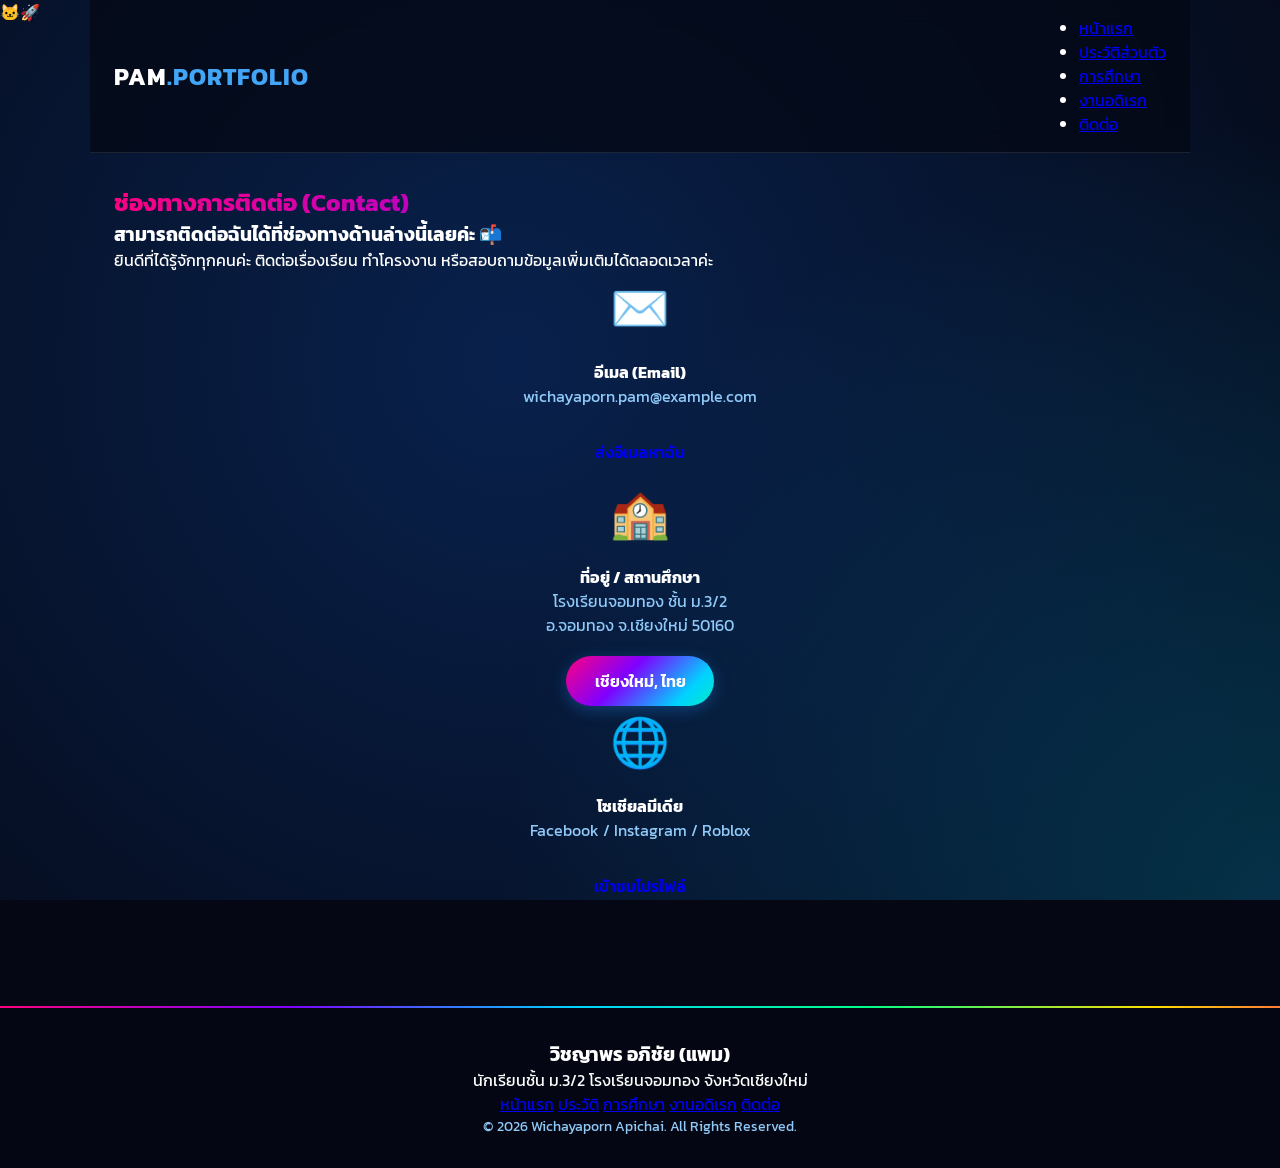
==== contact.html @ 052b51fb "Update contact.html" ====
<!DOCTYPE html>
<html lang="th">
<head>
    <meta charset="UTF-8">
    <meta name="viewport" content="width=device-width, initial-scale=1.0">
    <title>ติดต่อ | Pam Wichayaporn Portfolio</title>
    <link rel="stylesheet" href="style.css">
    <link href="https://fonts.googleapis.com/css2?family=Kanit:wght@300;400;600;700&display=swap" rel="stylesheet">
</head>
<body>
    <div class="space-bg"></div>
    <div class="stars"></div>
    <div class="floating-animal space-cat">🐱‍🚀</div>

    <header class="navbar">
        <div class="logo">PAM<span>.PORTFOLIO</span></div>
        <nav>
            <ul>
                <li><a href="index.html">หน้าแรก</a></li>
                <li><a href="profile.html">ประวัติส่วนตัว</a></li>
                <li><a href="education.html">การศึกษา</a></li>
                <li><a href="hobby.html">งานอดิเรก</a></li>
                <li><a href="contact.html" class="active">ติดต่อ</a></li>
            </ul>
        </nav>
    </header>

    <main class="container">
        <h2 class="page-title rainbow-text">ช่องทางการติดต่อ (Contact)</h2>

        <section class="contact-section">
            <div class="contact-cta">
                <h3>สามารถติดต่อฉันได้ที่ช่องทางด้านล่างนี้เลยค่ะ 📬</h3>
                <p>ยินดีที่ได้รู้จักทุกคนค่ะ ติดต่อเรื่องเรียน ทำโครงงาน หรือสอบถามข้อมูลเพิ่มเติมได้ตลอดเวลาค่ะ</p>
            </div>

            <div class="contact-grid">
                <div class="contact-card">
                    <div class="contact-icon">✉️</div>
                    <h4>อีเมล (Email)</h4>
                    <p>wichayaporn.pam@example.com</p>
                    <a href="mailto:wichayaporn.pam@example.com" class="btn btn-outline">ส่งอีเมลหาฉัน</a>
                </div>

                <div class="contact-card">
                    <div class="contact-icon">🏫</div>
                    <h4>ที่อยู่ / สถานศึกษา</h4>
                    <p>โรงเรียนจอมทอง ชั้น ม.3/2<br>อ.จอมทอง จ.เชียงใหม่ 50160</p>
                    <span class="btn btn-primary">เชียงใหม่, ไทย</span>
                </div>

                <div class="contact-card">
                    <div class="contact-icon">🌐</div>
                    <h4>โซเชียลมีเดีย</h4>
                    <p>Facebook / Instagram / Roblox</p>
                    <a href="https://facebook.com" target="_blank" class="btn btn-outline">เข้าชมโปรไฟล์</a>
                </div>
            </div>
        </section>
    </main>

    <footer>
        <div class="footer-container">
            <div class="footer-info">
                <h3>วิชญาพร อภิชัย (แพม)</h3>
                <p>นักเรียนชั้น ม.3/2 โรงเรียนจอมทอง จังหวัดเชียงใหม่</p>
            </div>
            <div class="footer-links">
                <a href="index.html">หน้าแรก</a>
                <a href="profile.html">ประวัติ</a>
                <a href="education.html">การศึกษา</a>
                <a href="hobby.html">งานอดิเรก</a>
                <a href="contact.html">ติดต่อ</a>
            </div>
        </div>
        <div class="copyright">
            &copy; 2026 Wichayaporn Apichai. All Rights Reserved.
        </div>
    </footer>
</body>
</html>
---- style.css ----
/* ==========================================================================
   Global Variables & Reset
   ========================================================================== */
* {
    margin: 0;
    padding: 0;
    box-sizing: border-box;
    font-family: 'Kanit', sans-serif;
}

:root {
    --bg-dark: #050814;
    --blue-deep: #0D47A1;
    --blue-mid: #1976D2;
    --blue-light: #42A5F5;
    --blue-soft: #90CAF9;
    --blue-bg: #E3F2FD;
    --white: #FFFFFF;
    --rainbow-gradient: linear-gradient(135deg, #ff007f, #7f00ff, #00d4ff, #00ff88, #ffdd00, #ff007f);
}

body {
    background-color: var(--bg-dark);
    color: var(--white);
    min-height: 100vh;
    overflow-x: hidden;
    position: relative;
}

/* ==========================================================================
   Space & Rainbow Background Animation
   ========================================================================== */
.space-bg {
    position: fixed;
    top: 0;
    left: 0;
    width: 100%;
    height: 100%;
    z-index: -1;
    background: radial-gradient(circle at 20% 20%, rgba(13, 71, 161, 0.4) 0%, transparent 40%),
                radial-gradient(circle at 80% 80%, rgba(127, 0, 255, 0.3) 0%, transparent 40%),
                radial-gradient(circle at 50% 50%, rgba(0, 212, 255, 0.2) 0%, transparent 50%),
                var(--bg-dark);
    background-size: 200% 200%;
    animation: galaxyMove 15s ease infinite alternate;
}

@keyframes galaxyMove {
    0% { background-position: 0% 0%; }
    100% { background-position: 100% 100%; }
}

/* Floating Stars & Celestial Animals */
.star, .floating-animal {
    position: absolute;
    pointer-events: none;
}

.star1 { top: 15%; left: 10%; font-size: 1.5rem; animation: twinkle 2s infinite alternate; }
.star2 { top: 70%; left: 85%; font-size: 2rem; animation: twinkle 3s infinite alternate 1s; }
.star3 { top: 40%; left: 80%; font-size: 1.2rem; animation: twinkle 2.5s infinite alternate 0.5s; }

@keyframes twinkle {
    0% { opacity: 0.3; transform: scale(0.8); }
    100% { opacity: 1; transform: scale(1.3); }
}

.animal1 {
    top: 25%;
    left: 5%;
    font-size: 3.5rem;
    animation: floatAnimal1 12s ease-in-out infinite;
}

.animal2 {
    bottom: 15%;
    right: 8%;
    font-size: 4rem;
    animation: floatAnimal2 16s ease-in-out infinite;
}

.animal3 {
    top: 60%;
    left: 88%;
    font-size: 3rem;
    animation: floatAnimal1 10s ease-in-out infinite reverse;
}

@keyframes floatAnimal1 {
    0% { transform: translateY(0px) rotate(0deg); }
    50% { transform: translateY(-30px) rotate(10deg); }
    100% { transform: translateY(0px) rotate(0deg); }
}

@keyframes floatAnimal2 {
    0% { transform: translateY(0px) translateX(0px) rotate(0deg); }
    50% { transform: translateY(-40px) translateX(-20px) rotate(-12deg); }
    100% { transform: translateY(0px) translateX(0px) rotate(0deg); }
}

/* ==========================================================================
   Typography & Common Effects
   ========================================================================== */
.rainbow-text {
    background: var(--rainbow-gradient);
    background-size: 300% 300%;
    -webkit-background-clip: text;
    -webkit-text-fill-color: transparent;
    animation: rainbowShift 6s ease infinite;
}

@keyframes rainbowShift {
    0% { background-position: 0% 50%; }
    50% { background-position: 100% 50%; }
    100% { background-position: 0% 50%; }
}

/* Glassmorphism Cards */
.glass-card {
    background: rgba(255, 255, 255, 0.06);
    backdrop-filter: blur(16px);
    -webkit-backdrop-filter: blur(16px);
    border: 1px solid rgba(255, 255, 255, 0.15);
    border-radius: 20px;
    padding: 2rem;
    box-shadow: 0 8px 32px 0 rgba(0, 0, 0, 0.37);
    transition: all 0.4s ease;
}

.glass-card:hover {
    transform: translateY(-8px);
    border-color: rgba(66, 165, 245, 0.6);
    box-shadow: 0 12px 40px rgba(25, 118, 210, 0.4);
}

.container {
    max-width: 1100px;
    margin: 0 auto;
    padding: 2rem 1.5rem;
}

.page-header {
    text-align: center;
    margin-bottom: 3rem;
}

.page-header h1 {
    font-size: 2.5rem;
    margin-bottom: 0.5rem;
}

.page-header p {
    color: var(--blue-soft);
    font-size: 1.1rem;
}

/* ==========================================================================
   Navigation Bar
   ========================================================================== */
header {
    position: sticky;
    top: 0;
    z-index: 1000;
    background: rgba(5, 8, 20, 0.75);
    backdrop-filter: blur(12px);
    border-bottom: 1px solid rgba(255, 255, 255, 0.1);
}

.navbar {
    display: flex;
    justify-content: space-between;
    align-items: center;
    max-width: 1100px;
    margin: 0 auto;
    padding: 1rem 1.5rem;
}

.logo {
    font-size: 1.5rem;
    font-weight: 700;
    color: var(--white);
    letter-spacing: 1px;
}

.logo span {
    color: var(--blue-light);
}

.nav-links {
    display: flex;
    list-style: none;
    gap: 1.5rem;
}

.nav-links a {
    color: var(--white);
    text-decoration: none;
    font-size: 1rem;
    padding: 0.5rem 1rem;
    border-radius: 20px;
    transition: all 0.3s ease;
}

.nav-links a:hover, .nav-links a.active {
    background: var(--rainbow-gradient);
    background-size: 200% 200%;
    color: var(--white);
    box-shadow: 0 0 15px rgba(0, 212, 255, 0.5);
}

/* ==========================================================================
   Buttons
   ========================================================================== */
.btn {
    display: inline-block;
    padding: 0.8rem 1.8rem;
    border-radius: 30px;
    text-decoration: none;
    font-weight: 600;
    transition: all 0.3s ease;
}

.btn-primary {
    background: var(--rainbow-gradient);
    background-size: 200% 200%;
    color: var(--white);
    box-shadow: 0 4px 15px rgba(25, 118, 210, 0.4);
}

.btn-primary:hover {
    transform: scale(1.05);
    box-shadow: 0 6px 20px rgba(0, 212, 255, 0.7);
}

.btn-secondary {
    background: rgba(255, 255, 255, 0.1);
    color: var(--white);
    border: 1px solid rgba(255, 255, 255, 0.3);
}

.btn-secondary:hover {
    background: rgba(255, 255, 255, 0.25);
    transform: scale(1.05);
}

/* ==========================================================================
   Hero Section (Index Page)
   ========================================================================== */
.hero-section {
    display: grid;
    grid-template-columns: 1fr 1fr;
    gap: 3rem;
    align-items: center;
    padding: 3rem 0;
}

.badge {
    display: inline-block;
    background: rgba(25, 118, 210, 0.3);
    border: 1px solid var(--blue-light);
    color: var(--blue-soft);
    padding: 0.4rem 1rem;
    border-radius: 20px;
    font-size: 0.9rem;
    margin-bottom: 1rem;
}

.hero-content h1 {
    font-size: 3rem;
    margin-bottom: 0.5rem;
}

.hero-subtitle {
    font-size: 1.3rem;
    color: var(--blue-soft);
    margin-bottom: 1rem;
}

.hero-desc {
    color: rgba(255, 255, 255, 0.8);
    line-height: 1.6;
    margin-bottom: 2rem;
}

.cta-buttons {
    display: flex;
    gap: 1rem;
}

.hero-image-wrapper {
    position: relative;
    display: flex;
    justify-content: center;
}

.profile-img {
    width: 320px;
    height: 320px;
    object-fit: cover;
    border-radius: 50%;
    border: 4px solid rgba(255, 255, 255, 0.5);
    z-index: 2;
    box-shadow: 0 10px 30px rgba(0,0,0,0.5);
}

.profile-glow-ring {
    position: absolute;
    width: 340px;
    height: 340px;
    border-radius: 50%;
    background: var(--rainbow-gradient);
    background-size: 200% 200%;
    animation: rainbowShift 4s linear infinite;
    top: -10px;
    filter: blur(10px);
    z-index: 1;
}

.highlight-grid {
    display: grid;
    grid-template-columns: repeat(3, 1fr);
    gap: 1.5rem;
    margin-top: 3rem;
}

.stat-card {
    text-align: center;
}

.card-icon {
    font-size: 2.5rem;
    margin-bottom: 0.5rem;
}

/* ==========================================================================
   Profile Page
   ========================================================================== */
.profile-container {
    display: grid;
    grid-template-columns: 320px 1fr;
    gap: 2rem;
}

.profile-sidebar {
    text-align: center;
}

.profile-avatar {
    width: 180px;
    height: 180px;
    border-radius: 50%;
    border: 3px solid var(--blue-light);
    margin-bottom: 1rem;
}

.nickname-badge {
    display: inline-block;
    background: var(--blue-deep);
    padding: 0.3rem 1rem;
    border-radius: 15px;
    font-size: 0.9rem;
    margin: 0.8rem 0 1.5rem;
}

.quick-info p {
    margin-bottom: 0.5rem;
    color: var(--blue-soft);
}

.info-box {
    margin-bottom: 1.5rem;
}

.info-box h2 {
    font-size: 1.4rem;
    margin-bottom: 1rem;
    color: var(--blue-light);
    border-bottom: 1px solid rgba(255,255,255,0.1);
    padding-bottom: 0.5rem;
}

.info-grid {
    display: grid;
    grid-template-columns: repeat(2, 1fr);
    gap: 1rem;
}

.info-item {
    display: flex;
    flex-direction: column;
}

.info-item .label {
    font-size: 0.85rem;
    color: var(--blue-soft);
}

.info-item .value {
    font-weight: 600;
}

.about-text {
    line-height: 1.8;
    color: rgba(255, 255, 255, 0.9);
}

/* ==========================================================================
   Education Page & Timeline
   ========================================================================== */
.edu-highlight-card {
    text-align: center;
    margin-bottom: 3rem;
    background: linear-gradient(135deg, rgba(13, 71, 161, 0.4), rgba(25, 118, 210, 0.2));
}

.school-title {
    font-size: 2rem;
    margin: 0.5rem 0 1rem;
    color: var(--blue-soft);
}

.edu-tags {
    display: flex;
    justify-content: center;
    gap: 1rem;
    flex-wrap: wrap;
}

.tag {
    background: rgba(255, 255, 255, 0.1);
    padding: 0.4rem 1rem;
    border-radius: 15px;
    font-size: 0.9rem;
}

.rainbow-tag {
    background: var(--rainbow-gradient);
    color: var(--white);
    font-weight: 600;
}

.section-title {
    text-align: center;
    margin-bottom: 2rem;
    font-size: 2rem;
}

.timeline {
    position: relative;
    max-width: 800px;
    margin: 0 auto 3rem;
}

.timeline::after {
    content: '';
    position: absolute;
    width: 4px;
    background: var(--blue-light);
    top: 0;
    bottom: 0;
    left: 50%;
    margin-left: -2px;
}

.timeline-item {
    padding: 10px 40px;
    position: relative;
    width: 50%;
}

.timeline-item.left { left: 0; }
.timeline-item.right { left: 50%; }

.timeline-dot {
    position: absolute;
    width: 20px;
    height: 20px;
    right: -10px;
    background: var(--blue-light);
    border: 4px solid var(--bg-dark);
    top: 20px;
    border-radius: 50%;
    z-index: 1;
    box-shadow: 0 0 10px var(--blue-light);
}

.timeline-item.right .timeline-dot {
    left: -10px;
}

.timeline-year {
    display: inline-block;
    color: var(--blue-soft);
    font-size: 0.85rem;
    font-weight: bold;
    margin-bottom: 0.3rem;
}

.table-section {
    margin-top: 2rem;
}

.table-section h2 {
    margin-bottom: 1rem;
    color: var(--blue-light);
}

.table-responsive {
    overflow-x: auto;
}

.edu-table {
    width: 100%;
    border-collapse: collapse;
    text-align: left;
}

.edu-table th, .edu-table td {
    padding: 1rem;
    border-bottom: 1px solid rgba(255, 255, 255, 0.1);
}

.edu-table th {
    background: rgba(25, 118, 210, 0.3);
    color: var(--blue-soft);
}

.status-badge {
    padding: 0.3rem 0.8rem;
    border-radius: 12px;
    font-size: 0.8rem;
}

.status-badge.success { background: rgba(0, 255, 136, 0.2); color: #00ff88; }
.status-badge.active { background: rgba(0, 212, 255, 0.2); color: #00d4ff; }

/* ==========================================================================
   Hobby Page
   ========================================================================== */
.hobby-grid {
    display: grid;
    grid-template-columns: repeat(2, 1fr);
    gap: 2rem;
}

.hobby-card {
    text-align: center;
    position: relative;
    overflow: hidden;
}

.hobby-icon {
    font-size: 3.5rem;
    margin-bottom: 1rem;
}

.hobby-category {
    display: inline-block;
    color: var(--blue-soft);
    font-size: 0.85rem;
    margin-bottom: 0.8rem;
    text-transform: uppercase;
    letter-spacing: 1px;
}

.hobby-card h3 {
    font-size: 1.5rem;
    margin-bottom: 0.8rem;
}

.hobby-card p {
    color: rgba(255, 255, 255, 0.8);
    line-height: 1.6;
}

/* ==========================================================================
   Contact Page
   ========================================================================== */
.contact-wrapper {
    display: grid;
    grid-template-columns: repeat(3, 1fr);
    gap: 2rem;
    margin-bottom: 3rem;
}

.contact-card {
    text-align: center;
}

.contact-icon {
    font-size: 3rem;
    margin-bottom: 1rem;
}

.contact-card h3 {
    margin-bottom: 0.5rem;
}

.contact-card p {
    color: var(--blue-soft);
    margin-bottom: 1.2rem;
}

.contact-badge {
    display: inline-block;
    background: rgba(255,255,255,0.1);
    padding: 0.3rem 0.8rem;
    border-radius: 10px;
    font-size: 0.85rem;
}

.cta-box {
    text-align: center;
    padding: 3rem;
}

.cta-box h2 {
    font-size: 2rem;
    margin-bottom: 1rem;
}

.cta-box p {
    color: var(--blue-soft);
}

/* ==========================================================================
   Footer
   ========================================================================== */
footer {
    background: rgba(5, 8, 20, 0.95);
    border-top: 2px solid;
    border-image: var(--rainbow-gradient) 1;
    padding: 2rem 0;
    margin-top: 4rem;
    text-align: center;
}

.footer-content p {
    margin-bottom: 0.5rem;
}

.copyright {
    color: var(--blue-soft);
    font-size: 0.85rem;
}

/* ==========================================================================
   Responsive Design (Media Queries)
   ========================================================================== */
@media (max-width: 768px) {
    .navbar {
        flex-direction: column;
        gap: 1rem;
    }

    .nav-links {
        width: 100%;
        justify-content: center;
        flex-wrap: wrap;
        gap: 0.5rem;
    }

    .nav-links a {
        font-size: 0.9rem;
        padding: 0.4rem 0.8rem;
    }

    .hero-section {
        grid-template-columns: 1fr;
        text-align: center;
    }

    .hero-image-wrapper {
        order: -1;
    }

    .profile-img, .profile-glow-ring {
        width: 240px;
        height: 240px;
    }

    .cta-buttons {
        justify-content: center;
    }

    .highlight-grid, .profile-container, .hobby-grid, .contact-wrapper {
        grid-template-columns: 1fr;
    }

    .info-grid {
        grid-template-columns: 1fr;
    }

    .timeline::after {
        left: 31px;
    }

    .timeline-item {
        width: 100%;
        padding-left: 70px;
        padding-right: 25px;
    }

    .timeline-item.right {
        left: 0%;
    }

    .timeline-dot {
        left: 21px !important;
    }
}
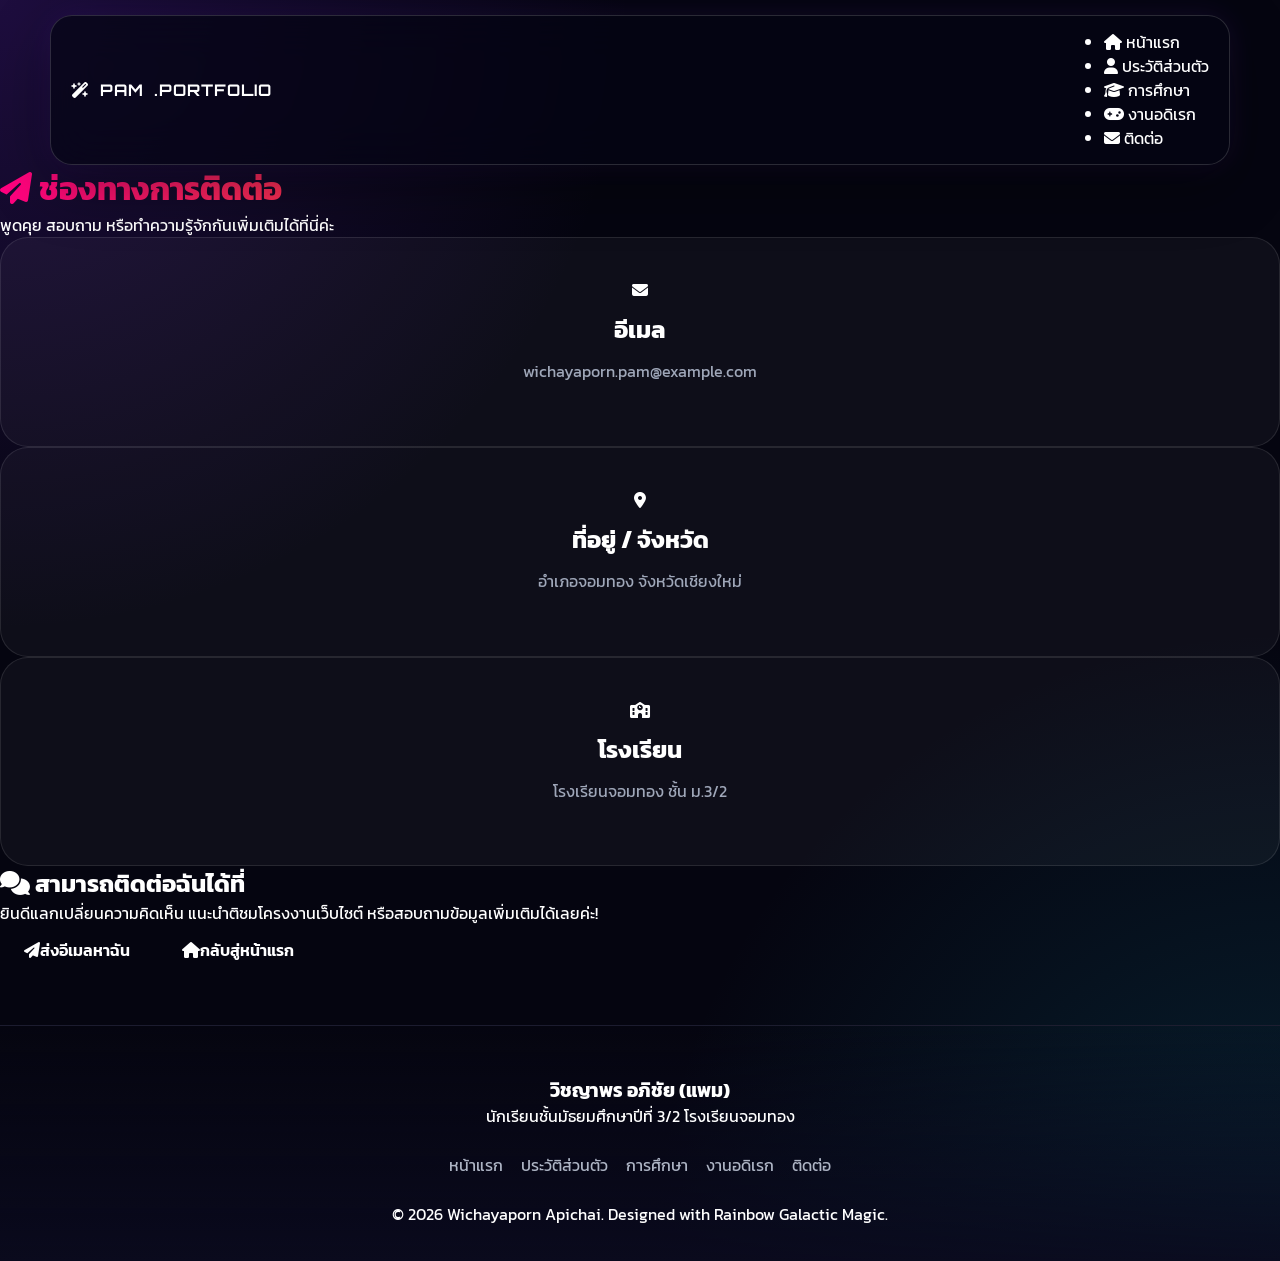
==== commit 42d75c50: "Update contact.html" ====
--- a/contact.html
+++ b/contact.html
@@ -3,78 +3,89 @@
 <head>
     <meta charset="UTF-8">
     <meta name="viewport" content="width=device-width, initial-scale=1.0">
-    <title>ติดต่อ | Pam Wichayaporn Portfolio</title>
+    <title>ติดต่อ - Pam Wichayaporn Portfolio</title>
     <link rel="stylesheet" href="style.css">
-    <link href="https://fonts.googleapis.com/css2?family=Kanit:wght@300;400;600;700&display=swap" rel="stylesheet">
+    <link rel="stylesheet" href="https://cdnjs.cloudflare.com/ajax/libs/font-awesome/6.4.0/css/all.min.css">
 </head>
 <body>
-    <div class="space-bg"></div>
-    <div class="stars"></div>
-    <div class="floating-animal space-cat">🐱‍🚀</div>
+    <div class="stars-container"></div>
+    <div class="cosmic-whale"></div>
 
-    <header class="navbar">
-        <div class="logo">PAM<span>.PORTFOLIO</span></div>
-        <nav>
-            <ul>
-                <li><a href="index.html">หน้าแรก</a></li>
-                <li><a href="profile.html">ประวัติส่วนตัว</a></li>
-                <li><a href="education.html">การศึกษา</a></li>
-                <li><a href="hobby.html">งานอดิเรก</a></li>
-                <li><a href="contact.html" class="active">ติดต่อ</a></li>
+    <header class="header">
+        <nav class="navbar">
+            <a href="index.html" class="logo">
+                <i class="fa-solid fa-wand-magic-sparkles"></i> PAM<span>.PORTFOLIO</span>
+            </a>
+            <ul class="nav-links">
+                <li><a href="index.html"><i class="fa-solid fa-house"></i> หน้าแรก</a></li>
+                <li><a href="profile.html"><i class="fa-solid fa-user"></i> ประวัติส่วนตัว</a></li>
+                <li><a href="education.html"><i class="fa-solid fa-graduation-cap"></i> การศึกษา</a></li>
+                <li><a href="hobby.html"><i class="fa-solid fa-gamepad"></i> งานอดิเรก</a></li>
+                <li><a href="contact.html" class="active"><i class="fa-solid fa-envelope"></i> ติดต่อ</a></li>
             </ul>
         </nav>
     </header>
 
-    <main class="container">
-        <h2 class="page-title rainbow-text">ช่องทางการติดต่อ (Contact)</h2>
+    <main class="main-container">
+        <div class="page-header">
+            <h1 class="rainbow-text"><i class="fa-solid fa-paper-plane"></i> ช่องทางการติดต่อ</h1>
+            <p>พูดคุย สอบถาม หรือทำความรู้จักกันเพิ่มเติมได้ที่นี่ค่ะ</p>
+        </div>
 
-        <section class="contact-section">
-            <div class="contact-cta">
-                <h3>สามารถติดต่อฉันได้ที่ช่องทางด้านล่างนี้เลยค่ะ 📬</h3>
-                <p>ยินดีที่ได้รู้จักทุกคนค่ะ ติดต่อเรื่องเรียน ทำโครงงาน หรือสอบถามข้อมูลเพิ่มเติมได้ตลอดเวลาค่ะ</p>
+        <section class="contact-wrapper">
+            <div class="contact-info-cards">
+                <div class="contact-card glass-box">
+                    <div class="contact-icon-wrapper">
+                        <i class="fa-solid fa-envelope"></i>
+                    </div>
+                    <h3>อีเมล</h3>
+                    <p>wichayaporn.pam@example.com</p>
+                </div>
+
+                <div class="contact-card glass-box">
+                    <div class="contact-icon-wrapper">
+                        <i class="fa-solid fa-location-dot"></i>
+                    </div>
+                    <h3>ที่อยู่ / จังหวัด</h3>
+                    <p>อำเภอจอมทอง จังหวัดเชียงใหม่</p>
+                </div>
+
+                <div class="contact-card glass-box">
+                    <div class="contact-icon-wrapper">
+                        <i class="fa-solid fa-school"></i>
+                    </div>
+                    <h3>โรงเรียน</h3>
+                    <p>โรงเรียนจอมทอง ชั้น ม.3/2</p>
+                </div>
             </div>
 
-            <div class="contact-grid">
-                <div class="contact-card">
-                    <div class="contact-icon">✉️</div>
-                    <h4>อีเมล (Email)</h4>
-                    <p>wichayaporn.pam@example.com</p>
-                    <a href="mailto:wichayaporn.pam@example.com" class="btn btn-outline">ส่งอีเมลหาฉัน</a>
-                </div>
-
-                <div class="contact-card">
-                    <div class="contact-icon">🏫</div>
-                    <h4>ที่อยู่ / สถานศึกษา</h4>
-                    <p>โรงเรียนจอมทอง ชั้น ม.3/2<br>อ.จอมทอง จ.เชียงใหม่ 50160</p>
-                    <span class="btn btn-primary">เชียงใหม่, ไทย</span>
-                </div>
-
-                <div class="contact-card">
-                    <div class="contact-icon">🌐</div>
-                    <h4>โซเชียลมีเดีย</h4>
-                    <p>Facebook / Instagram / Roblox</p>
-                    <a href="https://facebook.com" target="_blank" class="btn btn-outline">เข้าชมโปรไฟล์</a>
+            <div class="cta-box glass-box glow-border">
+                <h2><i class="fa-solid fa-comments"></i> สามารถติดต่อฉันได้ที่</h2>
+                <p>ยินดีแลกเปลี่ยนความคิดเห็น แนะนำติชมโครงงานเว็บไซต์ หรือสอบถามข้อมูลเพิ่มเติมได้เลยค่ะ!</p>
+                <div class="social-buttons">
+                    <a href="mailto:wichayaporn.pam@example.com" class="btn btn-primary"><i class="fa-solid fa-paper-plane"></i> ส่งอีเมลหาฉัน</a>
+                    <a href="index.html" class="btn btn-secondary"><i class="fa-solid fa-house"></i> กลับสู่หน้าแรก</a>
                 </div>
             </div>
         </section>
     </main>
 
-    <footer>
-        <div class="footer-container">
-            <div class="footer-info">
+    <footer class="footer">
+        <div class="footer-content">
+            <div class="footer-brand">
                 <h3>วิชญาพร อภิชัย (แพม)</h3>
-                <p>นักเรียนชั้น ม.3/2 โรงเรียนจอมทอง จังหวัดเชียงใหม่</p>
+                <p>นักเรียนชั้นมัธยมศึกษาปีที่ 3/2 โรงเรียนจอมทอง</p>
             </div>
             <div class="footer-links">
                 <a href="index.html">หน้าแรก</a>
-                <a href="profile.html">ประวัติ</a>
+                <a href="profile.html">ประวัติส่วนตัว</a>
                 <a href="education.html">การศึกษา</a>
                 <a href="hobby.html">งานอดิเรก</a>
                 <a href="contact.html">ติดต่อ</a>
             </div>
         </div>
-        <div class="copyright">
-            &copy; 2026 Wichayaporn Apichai. All Rights Reserved.
+        <div class="footer-bottom">
+            <p>&copy; 2026 Wichayaporn Apichai. Designed with Rainbow Galactic Magic.</p>
         </div>
     </footer>
 </body>
--- a/style.css
+++ b/style.css
@@ -1,711 +1,3580 @@
-/* ==========================================================================
-   Global Variables & Reset
-   ========================================================================== */
+/* =========================================================
+   RAINBOW CYBER GALAXY PORTFOLIO
+   Main CSS
+========================================================= */
+
+
+/* =========================================================
+   GOOGLE FONT
+========================================================= */
+
+@import url('https://fonts.googleapis.com/css2?family=Kanit:wght@300;400;500;600;700&family=Orbitron:wght@400;500;600;700;800&display=swap');
+
+
+/* =========================================================
+   RESET
+========================================================= */
+
 * {
     margin: 0;
     padding: 0;
     box-sizing: border-box;
-    font-family: 'Kanit', sans-serif;
-}
-
-:root {
-    --bg-dark: #050814;
-    --blue-deep: #0D47A1;
-    --blue-mid: #1976D2;
-    --blue-light: #42A5F5;
-    --blue-soft: #90CAF9;
-    --blue-bg: #E3F2FD;
-    --white: #FFFFFF;
-    --rainbow-gradient: linear-gradient(135deg, #ff007f, #7f00ff, #00d4ff, #00ff88, #ffdd00, #ff007f);
-}
+}
+
+
+html {
+    scroll-behavior: smooth;
+}
+
 
 body {
-    background-color: var(--bg-dark);
-    color: var(--white);
+    font-family: "Kanit", sans-serif;
+
+    background:
+        radial-gradient(
+            circle at top left,
+            rgba(76, 29, 149, 0.35),
+            transparent 35%
+        ),
+        radial-gradient(
+            circle at bottom right,
+            rgba(14, 116, 144, 0.25),
+            transparent 35%
+        ),
+        #050510;
+
+    color: #ffffff;
+
     min-height: 100vh;
+
     overflow-x: hidden;
-    position: relative;
-}
-
-/* ==========================================================================
-   Space & Rainbow Background Animation
-   ========================================================================== */
+}
+
+
+a {
+    text-decoration: none;
+    color: inherit;
+}
+
+
+img {
+    max-width: 100%;
+    display: block;
+}
+
+
+button,
+a {
+    -webkit-tap-highlight-color: transparent;
+}
+
+
+/* =========================================================
+   GLOBAL SPACE BACKGROUND
+========================================================= */
+
 .space-bg {
+
     position: fixed;
-    top: 0;
-    left: 0;
-    width: 100%;
-    height: 100%;
-    z-index: -1;
-    background: radial-gradient(circle at 20% 20%, rgba(13, 71, 161, 0.4) 0%, transparent 40%),
-                radial-gradient(circle at 80% 80%, rgba(127, 0, 255, 0.3) 0%, transparent 40%),
-                radial-gradient(circle at 50% 50%, rgba(0, 212, 255, 0.2) 0%, transparent 50%),
-                var(--bg-dark);
-    background-size: 200% 200%;
-    animation: galaxyMove 15s ease infinite alternate;
-}
-
-@keyframes galaxyMove {
-    0% { background-position: 0% 0%; }
-    100% { background-position: 100% 100%; }
-}
-
-/* Floating Stars & Celestial Animals */
-.star, .floating-animal {
+
+    inset: 0;
+
+    z-index: -10;
+
+    background:
+
+        linear-gradient(
+            120deg,
+            rgba(255, 0, 128, 0.04),
+            rgba(0, 255, 255, 0.04),
+            rgba(128, 0, 255, 0.04)
+        ),
+
+        radial-gradient(
+            circle at 20% 20%,
+            rgba(255, 0, 128, 0.14),
+            transparent 22%
+        ),
+
+        radial-gradient(
+            circle at 80% 30%,
+            rgba(0, 255, 255, 0.12),
+            transparent 22%
+        ),
+
+        radial-gradient(
+            circle at 50% 90%,
+            rgba(128, 0, 255, 0.15),
+            transparent 30%
+        ),
+
+        #050510;
+
+    animation: backgroundMove 14s ease-in-out infinite alternate;
+}
+
+
+@keyframes backgroundMove {
+
+    from {
+        transform: scale(1);
+    }
+
+    to {
+        transform: scale(1.08);
+    }
+
+}
+
+
+/* =========================================================
+   STARS
+========================================================= */
+
+.stars {
+
+    position: fixed;
+
+    inset: 0;
+
+    z-index: -8;
+
+    pointer-events: none;
+
+    opacity: 0.7;
+
+}
+
+
+.stars::before,
+.stars::after {
+
+    content: "";
+
     position: absolute;
+
+    inset: 0;
+
+    background-image:
+        radial-gradient(circle, #ffffff 1px, transparent 1px);
+
+    background-size: 80px 80px;
+
+    animation: starsMove 25s linear infinite;
+
+}
+
+
+.stars::after {
+
+    background-size: 130px 130px;
+
+    opacity: 0.45;
+
+    animation-duration: 45s;
+
+}
+
+
+.stars-2::before {
+
+    background-image:
+        radial-gradient(circle, #00ffff 1px, transparent 1px);
+
+    background-size: 180px 180px;
+
+}
+
+
+.stars-3::before {
+
+    background-image:
+        radial-gradient(circle, #ff4fd8 1px, transparent 1px);
+
+    background-size: 240px 240px;
+
+}
+
+
+@keyframes starsMove {
+
+    from {
+        transform: translateY(0);
+    }
+
+    to {
+        transform: translateY(100px);
+    }
+
+}
+
+
+/* =========================================================
+   FLOATING ORBS
+========================================================= */
+
+.orb {
+
+    position: fixed;
+
+    border-radius: 50%;
+
+    filter: blur(35px);
+
+    opacity: 0.35;
+
+    z-index: -7;
+
     pointer-events: none;
-}
-
-.star1 { top: 15%; left: 10%; font-size: 1.5rem; animation: twinkle 2s infinite alternate; }
-.star2 { top: 70%; left: 85%; font-size: 2rem; animation: twinkle 3s infinite alternate 1s; }
-.star3 { top: 40%; left: 80%; font-size: 1.2rem; animation: twinkle 2.5s infinite alternate 0.5s; }
-
-@keyframes twinkle {
-    0% { opacity: 0.3; transform: scale(0.8); }
-    100% { opacity: 1; transform: scale(1.3); }
-}
-
-.animal1 {
+
+    animation:
+        orbFloat 8s ease-in-out infinite alternate;
+}
+
+
+.orb-1 {
+
+    width: 280px;
+    height: 280px;
+
+    top: 10%;
+    left: -100px;
+
+    background:
+        linear-gradient(
+            135deg,
+            #ff0080,
+            #7928ca
+        );
+}
+
+
+.orb-2 {
+
+    width: 350px;
+    height: 350px;
+
+    right: -130px;
+    top: 45%;
+
+    background:
+        linear-gradient(
+            135deg,
+            #00e5ff,
+            #0066ff
+        );
+
+    animation-delay: -3s;
+}
+
+
+.orb-3 {
+
+    width: 220px;
+    height: 220px;
+
+    bottom: 5%;
+    left: 40%;
+
+    background:
+        linear-gradient(
+            135deg,
+            #ffe600,
+            #ff0080
+        );
+
+    animation-delay: -5s;
+}
+
+
+@keyframes orbFloat {
+
+    from {
+        transform: translateY(-20px);
+    }
+
+    to {
+        transform: translateY(40px);
+    }
+
+}
+
+
+/* =========================================================
+   CYBER ANIMALS
+========================================================= */
+
+.cyber-animal {
+
+    position: fixed;
+
+    z-index: -3;
+
+    pointer-events: none;
+
+    user-select: none;
+
+    filter:
+        drop-shadow(0 0 10px #00ffff)
+        drop-shadow(0 0 30px #ff00cc);
+
+    opacity: 0.13;
+
+    font-size: 180px;
+
+    animation:
+        animalFloat 9s ease-in-out infinite alternate,
+        animalGlow 4s ease-in-out infinite alternate;
+}
+
+
+.animal-dragon {
+
+    right: -40px;
     top: 25%;
-    left: 5%;
-    font-size: 3.5rem;
-    animation: floatAnimal1 12s ease-in-out infinite;
-}
-
-.animal2 {
-    bottom: 15%;
-    right: 8%;
-    font-size: 4rem;
-    animation: floatAnimal2 16s ease-in-out infinite;
-}
-
-.animal3 {
-    top: 60%;
-    left: 88%;
-    font-size: 3rem;
-    animation: floatAnimal1 10s ease-in-out infinite reverse;
-}
-
-@keyframes floatAnimal1 {
-    0% { transform: translateY(0px) rotate(0deg); }
-    50% { transform: translateY(-30px) rotate(10deg); }
-    100% { transform: translateY(0px) rotate(0deg); }
-}
-
-@keyframes floatAnimal2 {
-    0% { transform: translateY(0px) translateX(0px) rotate(0deg); }
-    50% { transform: translateY(-40px) translateX(-20px) rotate(-12deg); }
-    100% { transform: translateY(0px) translateX(0px) rotate(0deg); }
-}
-
-/* ==========================================================================
-   Typography & Common Effects
-   ========================================================================== */
+
+    font-size: 260px;
+
+    transform: rotate(-8deg);
+
+}
+
+
+.animal-cat {
+
+    left: -50px;
+    top: 55%;
+
+    font-size: 190px;
+
+    animation-delay: -4s;
+
+}
+
+
+.animal-butterfly {
+
+    right: 13%;
+    top: 70%;
+
+    font-size: 120px;
+
+    animation-delay: -2s;
+
+}
+
+
+@keyframes animalFloat {
+
+    from {
+        transform:
+            translate3d(0, 0, 0)
+            rotate(-5deg);
+    }
+
+    to {
+        transform:
+            translate3d(0, -50px, 0)
+            rotate(8deg);
+    }
+
+}
+
+
+@keyframes animalGlow {
+
+    from {
+        filter:
+            drop-shadow(0 0 5px #00ffff)
+            drop-shadow(0 0 15px #ff00cc);
+    }
+
+    to {
+        filter:
+            drop-shadow(0 0 20px #00ffff)
+            drop-shadow(0 0 50px #ff00cc);
+    }
+
+}
+
+
+/* =========================================================
+   NAVBAR
+========================================================= */
+
+.navbar {
+
+    position: sticky;
+
+    top: 15px;
+
+    z-index: 100;
+
+    width: min(1180px, calc(100% - 30px));
+
+    margin: 15px auto 0;
+
+    padding: 14px 20px;
+
+    display: flex;
+
+    justify-content: space-between;
+
+    align-items: center;
+
+    gap: 20px;
+
+    border:
+
+        1px solid
+        rgba(255,255,255,0.15);
+
+    border-radius: 22px;
+
+    background:
+        rgba(5, 5, 20, 0.72);
+
+    backdrop-filter:
+        blur(22px);
+
+    box-shadow:
+        0 20px 60px rgba(0,0,0,0.4),
+        0 0 30px rgba(124,58,237,0.12);
+
+}
+
+
+.logo {
+
+    font-family: "Orbitron", sans-serif;
+
+    font-weight: 700;
+
+    letter-spacing: 1px;
+
+    display: flex;
+
+    align-items: center;
+
+    gap: 10px;
+
+    white-space: nowrap;
+
+}
+
+
+.logo-icon {
+
+    width: 36px;
+    height: 36px;
+
+    display: grid;
+    place-items: center;
+
+    border-radius: 12px;
+
+    background:
+        linear-gradient(
+            135deg,
+            #ff0080,
+            #7928ca,
+            #00e5ff
+        );
+
+    box-shadow:
+        0 0 20px rgba(255,0,128,0.5);
+
+}
+
+
+.nav-menu {
+
+    display: flex;
+
+    align-items: center;
+
+    gap: 5px;
+
+}
+
+
+.nav-menu a {
+
+    padding: 9px 13px;
+
+    border-radius: 12px;
+
+    font-size: 0.88rem;
+
+    color: rgba(255,255,255,0.72);
+
+    transition:
+        0.3s ease;
+
+}
+
+
+.nav-menu a:hover {
+
+    color: #ffffff;
+
+    background:
+        rgba(255,255,255,0.08);
+
+    transform:
+        translateY(-2px);
+
+    box-shadow:
+        0 0 18px rgba(0,255,255,0.12);
+
+}
+
+
+.nav-menu a.active {
+
+    color: white;
+
+    background:
+        linear-gradient(
+            90deg,
+            rgba(255,0,128,0.2),
+            rgba(124,58,237,0.25),
+            rgba(0,229,255,0.18)
+        );
+
+    border:
+        1px solid
+        rgba(255,255,255,0.14);
+
+}
+
+
+/* =========================================================
+   SECTIONS
+========================================================= */
+
+.section {
+
+    width: min(1180px, calc(100% - 30px));
+
+    margin:
+        0 auto;
+
+    padding:
+        90px 0;
+
+}
+
+
+/* =========================================================
+   HERO
+========================================================= */
+
+.hero {
+
+    min-height:
+        calc(100vh - 100px);
+
+    display:
+        grid;
+
+    grid-template-columns:
+        1.1fr 0.9fr;
+
+    align-items:
+        center;
+
+    gap:
+        60px;
+
+}
+
+
+.hero-content {
+
+    position:
+        relative;
+
+    z-index:
+        2;
+
+}
+
+
+.mini-badge {
+
+    display:
+        inline-flex;
+
+    align-items:
+        center;
+
+    padding:
+        9px 16px;
+
+    border-radius:
+        999px;
+
+    background:
+        rgba(255,255,255,0.06);
+
+    border:
+        1px solid
+        rgba(255,255,255,0.15);
+
+    box-shadow:
+        0 0 25px rgba(255,0,128,0.1);
+
+    font-size:
+        0.78rem;
+
+    letter-spacing:
+        1px;
+
+    margin-bottom:
+        22px;
+
+}
+
+
+.hero-small {
+
+    font-family:
+        "Orbitron", sans-serif;
+
+    letter-spacing:
+        4px;
+
+    color:
+        #9ca3af;
+
+    margin-bottom:
+        10px;
+
+}
+
+
+.hero h1 {
+
+    font-size:
+        clamp(3rem, 7vw, 6.7rem);
+
+    line-height:
+        0.95;
+
+    letter-spacing:
+        -3px;
+
+    margin-bottom:
+        20px;
+
+}
+
+
+.hero h1 span {
+
+    display:
+        block;
+
+}
+
+
 .rainbow-text {
-    background: var(--rainbow-gradient);
-    background-size: 300% 300%;
-    -webkit-background-clip: text;
-    -webkit-text-fill-color: transparent;
-    animation: rainbowShift 6s ease infinite;
-}
-
-@keyframes rainbowShift {
-    0% { background-position: 0% 50%; }
-    50% { background-position: 100% 50%; }
-    100% { background-position: 0% 50%; }
-}
-
-/* Glassmorphism Cards */
-.glass-card {
-    background: rgba(255, 255, 255, 0.06);
-    backdrop-filter: blur(16px);
-    -webkit-backdrop-filter: blur(16px);
-    border: 1px solid rgba(255, 255, 255, 0.15);
-    border-radius: 20px;
-    padding: 2rem;
-    box-shadow: 0 8px 32px 0 rgba(0, 0, 0, 0.37);
-    transition: all 0.4s ease;
-}
-
-.glass-card:hover {
-    transform: translateY(-8px);
-    border-color: rgba(66, 165, 245, 0.6);
-    box-shadow: 0 12px 40px rgba(25, 118, 210, 0.4);
-}
-
-.container {
-    max-width: 1100px;
-    margin: 0 auto;
-    padding: 2rem 1.5rem;
-}
-
-.page-header {
-    text-align: center;
-    margin-bottom: 3rem;
-}
-
-.page-header h1 {
-    font-size: 2.5rem;
-    margin-bottom: 0.5rem;
-}
-
-.page-header p {
-    color: var(--blue-soft);
-    font-size: 1.1rem;
-}
-
-/* ==========================================================================
-   Navigation Bar
-   ========================================================================== */
-header {
-    position: sticky;
-    top: 0;
-    z-index: 1000;
-    background: rgba(5, 8, 20, 0.75);
-    backdrop-filter: blur(12px);
-    border-bottom: 1px solid rgba(255, 255, 255, 0.1);
-}
-
-.navbar {
-    display: flex;
-    justify-content: space-between;
-    align-items: center;
-    max-width: 1100px;
-    margin: 0 auto;
-    padding: 1rem 1.5rem;
-}
-
-.logo {
-    font-size: 1.5rem;
-    font-weight: 700;
-    color: var(--white);
-    letter-spacing: 1px;
-}
-
-.logo span {
-    color: var(--blue-light);
-}
-
-.nav-links {
-    display: flex;
-    list-style: none;
-    gap: 1.5rem;
-}
-
-.nav-links a {
-    color: var(--white);
-    text-decoration: none;
-    font-size: 1rem;
-    padding: 0.5rem 1rem;
-    border-radius: 20px;
-    transition: all 0.3s ease;
-}
-
-.nav-links a:hover, .nav-links a.active {
-    background: var(--rainbow-gradient);
-    background-size: 200% 200%;
-    color: var(--white);
-    box-shadow: 0 0 15px rgba(0, 212, 255, 0.5);
-}
-
-/* ==========================================================================
-   Buttons
-   ========================================================================== */
+
+    background:
+        linear-gradient(
+            90deg,
+            #ff0080,
+            #ff8a00,
+            #ffe600,
+            #00ff85,
+            #00e5ff,
+            #7c3aed,
+            #ff0080
+        );
+
+    background-size:
+        400% auto;
+
+    -webkit-background-clip:
+        text;
+
+    background-clip:
+        text;
+
+    color:
+        transparent;
+
+    animation:
+        rainbowFlow 8s linear infinite;
+
+}
+
+
+@keyframes rainbowFlow {
+
+    to {
+        background-position:
+            400% center;
+    }
+
+}
+
+
+.hero h2 {
+
+    font-family:
+        "Orbitron", sans-serif;
+
+    font-size:
+        clamp(1rem, 2vw, 1.5rem);
+
+    margin-bottom:
+        22px;
+
+}
+
+
+.hero-description {
+
+    max-width:
+        620px;
+
+    color:
+        #b9c0d0;
+
+    line-height:
+        1.9;
+
+    font-size:
+        1rem;
+
+}
+
+
+.hero-buttons {
+
+    display:
+        flex;
+
+    gap:
+        14px;
+
+    flex-wrap:
+        wrap;
+
+    margin-top:
+        30px;
+
+}
+
+
+/* =========================================================
+   BUTTONS
+========================================================= */
+
 .btn {
-    display: inline-block;
-    padding: 0.8rem 1.8rem;
-    border-radius: 30px;
-    text-decoration: none;
-    font-weight: 600;
-    transition: all 0.3s ease;
-}
-
-.btn-primary {
-    background: var(--rainbow-gradient);
-    background-size: 200% 200%;
-    color: var(--white);
-    box-shadow: 0 4px 15px rgba(25, 118, 210, 0.4);
-}
-
-.btn-primary:hover {
-    transform: scale(1.05);
-    box-shadow: 0 6px 20px rgba(0, 212, 255, 0.7);
-}
-
-.btn-secondary {
-    background: rgba(255, 255, 255, 0.1);
-    color: var(--white);
-    border: 1px solid rgba(255, 255, 255, 0.3);
-}
-
-.btn-secondary:hover {
-    background: rgba(255, 255, 255, 0.25);
-    transform: scale(1.05);
-}
-
-/* ==========================================================================
-   Hero Section (Index Page)
-   ========================================================================== */
-.hero-section {
-    display: grid;
-    grid-template-columns: 1fr 1fr;
-    gap: 3rem;
-    align-items: center;
-    padding: 3rem 0;
-}
-
-.badge {
-    display: inline-block;
-    background: rgba(25, 118, 210, 0.3);
-    border: 1px solid var(--blue-light);
-    color: var(--blue-soft);
-    padding: 0.4rem 1rem;
-    border-radius: 20px;
-    font-size: 0.9rem;
-    margin-bottom: 1rem;
-}
-
-.hero-content h1 {
-    font-size: 3rem;
-    margin-bottom: 0.5rem;
-}
-
-.hero-subtitle {
-    font-size: 1.3rem;
-    color: var(--blue-soft);
-    margin-bottom: 1rem;
-}
-
-.hero-desc {
-    color: rgba(255, 255, 255, 0.8);
-    line-height: 1.6;
-    margin-bottom: 2rem;
-}
-
-.cta-buttons {
-    display: flex;
-    gap: 1rem;
-}
-
-.hero-image-wrapper {
-    position: relative;
-    display: flex;
-    justify-content: center;
-}
-
-.profile-img {
-    width: 320px;
-    height: 320px;
-    object-fit: cover;
-    border-radius: 50%;
-    border: 4px solid rgba(255, 255, 255, 0.5);
-    z-index: 2;
-    box-shadow: 0 10px 30px rgba(0,0,0,0.5);
-}
-
-.profile-glow-ring {
-    position: absolute;
-    width: 340px;
-    height: 340px;
-    border-radius: 50%;
-    background: var(--rainbow-gradient);
-    background-size: 200% 200%;
-    animation: rainbowShift 4s linear infinite;
-    top: -10px;
-    filter: blur(10px);
-    z-index: 1;
-}
-
-.highlight-grid {
-    display: grid;
-    grid-template-columns: repeat(3, 1fr);
-    gap: 1.5rem;
-    margin-top: 3rem;
-}
-
-.stat-card {
-    text-align: center;
-}
-
-.card-icon {
-    font-size: 2.5rem;
-    margin-bottom: 0.5rem;
-}
-
-/* ==========================================================================
-   Profile Page
-   ========================================================================== */
-.profile-container {
-    display: grid;
-    grid-template-columns: 320px 1fr;
-    gap: 2rem;
-}
-
-.profile-sidebar {
-    text-align: center;
-}
-
-.profile-avatar {
-    width: 180px;
-    height: 180px;
-    border-radius: 50%;
-    border: 3px solid var(--blue-light);
-    margin-bottom: 1rem;
-}
-
-.nickname-badge {
-    display: inline-block;
-    background: var(--blue-deep);
-    padding: 0.3rem 1rem;
-    border-radius: 15px;
-    font-size: 0.9rem;
-    margin: 0.8rem 0 1.5rem;
-}
-
-.quick-info p {
-    margin-bottom: 0.5rem;
-    color: var(--blue-soft);
-}
+
+    display:
+        inline-flex;
+
+    align-items:
+        center;
+
+    justify-content:
+        center;
+
+    min-height:
+        50px;
+
+    padding:
+        0 24px;
+
+    border-radius:
+        15px;
+
+    font-weight:
+        600;
+
+    transition:
+        0.3s ease;
+
+}
+
+
+.btn:hover {
+
+    transform:
+        translateY(-4px)
+        scale(1.02);
+
+}
+
+
+.btn-rainbow {
+
+    color:
+        white;
+
+    background:
+        linear-gradient(
+            90deg,
+            #ff0080,
+            #7928ca,
+            #00e5ff
+        );
+
+    box-shadow:
+        0 10px 30px
+        rgba(124,58,237,0.3);
+
+}
+
+
+.btn-rainbow:hover {
+
+    box-shadow:
+        0 15px 45px
+        rgba(255,0,128,0.4);
+
+}
+
+
+.btn-glass {
+
+    border:
+        1px solid
+        rgba(255,255,255,0.18);
+
+    background:
+        rgba(255,255,255,0.05);
+
+    backdrop-filter:
+        blur(15px);
+
+}
+
+
+/* =========================================================
+   HERO VISUAL
+========================================================= */
+
+.hero-visual {
+
+    min-height:
+        600px;
+
+    position:
+        relative;
+
+    display:
+        grid;
+
+    place-items:
+        center;
+
+}
+
+
+.profile-orbit {
+
+    width:
+        390px;
+
+    height:
+        390px;
+
+    position:
+        relative;
+
+    display:
+        grid;
+
+    place-items:
+        center;
+
+}
+
+
+.profile-frame {
+
+    width:
+        290px;
+
+    height:
+        350px;
+
+    padding:
+        7px;
+
+    border-radius:
+        48% 52% 45% 55% /
+        55% 45% 55% 45%;
+
+    background:
+        linear-gradient(
+            135deg,
+            #ff0080,
+            #ff8a00,
+            #ffe600,
+            #00ff85,
+            #00e5ff,
+            #7c3aed
+        );
+
+    background-size:
+        300% 300%;
+
+    animation:
+        rainbowFlow 8s linear infinite,
+        profileMorph 7s ease-in-out infinite;
+
+    box-shadow:
+        0 0 25px rgba(255,0,128,0.4),
+        0 0 80px rgba(0,229,255,0.15);
+
+}
+
+
+.profile-frame img {
+
+    width:
+        100%;
+
+    height:
+        100%;
+
+    object-fit:
+        cover;
+
+    border-radius:
+        inherit;
+
+    background:
+        #111827;
+
+}
+
+
+@keyframes profileMorph {
+
+    0%,
+    100% {
+        border-radius:
+            48% 52% 45% 55% /
+            55% 45% 55% 45%;
+    }
+
+    50% {
+        border-radius:
+            55% 45% 55% 45% /
+            45% 55% 45% 55%;
+    }
+
+}
+
+
+/* =========================================================
+   ENERGY RINGS
+========================================================= */
+
+.energy-ring {
+
+    position:
+        absolute;
+
+    border:
+        1px solid
+        rgba(0,229,255,0.4);
+
+    border-radius:
+        50%;
+
+    transform:
+        rotateX(70deg);
+
+    animation:
+        ringSpin 12s linear infinite;
+
+}
+
+
+.ring-1 {
+
+    width:
+        470px;
+
+    height:
+        170px;
+
+}
+
+
+.ring-2 {
+
+    width:
+        510px;
+
+    height:
+        210px;
+
+    transform:
+        rotateX(70deg)
+        rotateZ(50deg);
+
+    animation-duration:
+        16s;
+
+}
+
+
+.ring-3 {
+
+    width:
+        430px;
+
+    height:
+        150px;
+
+    transform:
+        rotateX(70deg)
+        rotateZ(-50deg);
+
+    animation-duration:
+        10s;
+
+}
+
+
+@keyframes ringSpin {
+
+    from {
+        transform:
+            rotateX(70deg)
+            rotateZ(0);
+    }
+
+    to {
+        transform:
+            rotateX(70deg)
+            rotateZ(360deg);
+    }
+
+}
+
+
+/* =========================================================
+   FLOATING TAGS
+========================================================= */
+
+.floating-tag {
+
+    position:
+        absolute;
+
+    padding:
+        9px 15px;
+
+    border-radius:
+        12px;
+
+    background:
+        rgba(10,10,30,0.7);
+
+    border:
+        1px solid
+        rgba(255,255,255,0.18);
+
+    backdrop-filter:
+        blur(12px);
+
+    font-family:
+        "Orbitron", sans-serif;
+
+    font-size:
+        0.7rem;
+
+    animation:
+        tagFloat 4s ease-in-out infinite alternate;
+
+}
+
+
+.tag-1 {
+
+    top:
+        12%;
+
+    left:
+        5%;
+
+}
+
+
+.tag-2 {
+
+    right:
+        0;
+
+    top:
+        40%;
+
+    animation-delay:
+        -1.5s;
+
+}
+
+
+.tag-3 {
+
+    left:
+        10%;
+
+    bottom:
+        12%;
+
+    animation-delay:
+        -2.5s;
+
+}
+
+
+@keyframes tagFloat {
+
+    from {
+        transform:
+            translateY(0);
+    }
+
+    to {
+        transform:
+            translateY(-15px);
+    }
+
+}
+
+
+/* =========================================================
+   HERO STATS
+========================================================= */
+
+.hero-stats {
+
+    display:
+        flex;
+
+    gap:
+        30px;
+
+    margin-top:
+        45px;
+
+}
+
+
+.hero-stats div {
+
+    display:
+        flex;
+
+    flex-direction:
+        column;
+
+}
+
+
+.hero-stats strong {
+
+    font-family:
+        "Orbitron", sans-serif;
+
+    font-size:
+        1.4rem;
+
+}
+
+
+.hero-stats span {
+
+    color:
+        #8d94a5;
+
+    font-size:
+        0.75rem;
+
+}
+
+
+/* =========================================================
+   SECTION HEADING
+========================================================= */
+
+.section-heading {
+
+    display:
+        flex;
+
+    gap:
+        20px;
+
+    align-items:
+        flex-start;
+
+    margin-bottom:
+        45px;
+
+}
+
+
+.section-number {
+
+    font-family:
+        "Orbitron", sans-serif;
+
+    font-size:
+        0.9rem;
+
+    color:
+        #00e5ff;
+
+    padding-top:
+        5px;
+
+}
+
+
+.eyebrow {
+
+    font-family:
+        "Orbitron", sans-serif;
+
+    font-size:
+        0.7rem;
+
+    letter-spacing:
+        2px;
+
+    color:
+        #8f98aa;
+
+    margin-bottom:
+        10px;
+
+}
+
+
+.section-heading h2 {
+
+    font-size:
+        clamp(2rem, 5vw, 3.5rem);
+
+}
+
+
+/* =========================================================
+   FEATURE GRID
+========================================================= */
+
+.feature-grid {
+
+    display:
+        grid;
+
+    grid-template-columns:
+        repeat(3, 1fr);
+
+    gap:
+        20px;
+
+}
+
+
+.feature-card {
+
+    position:
+        relative;
+
+    padding:
+        30px;
+
+    min-height:
+        240px;
+
+    border-radius:
+        25px;
+
+    border:
+        1px solid
+        rgba(255,255,255,0.1);
+
+    background:
+        linear-gradient(
+            145deg,
+            rgba(255,255,255,0.09),
+            rgba(255,255,255,0.025)
+        );
+
+    backdrop-filter:
+        blur(15px);
+
+    overflow:
+        hidden;
+
+    transition:
+        transform 0.4s ease,
+        box-shadow 0.4s ease,
+        border-color 0.4s ease;
+
+}
+
+
+.feature-card::before {
+
+    content:
+        "";
+
+    position:
+        absolute;
+
+    width:
+        180px;
+
+    height:
+        180px;
+
+    right:
+        -90px;
+
+    top:
+        -90px;
+
+    background:
+        linear-gradient(
+            135deg,
+            #ff0080,
+            #00e5ff
+        );
+
+    border-radius:
+        50%;
+
+    filter:
+        blur(45px);
+
+    opacity:
+        0.15;
+
+}
+
+
+.feature-card:hover {
+
+    transform:
+        translateY(-10px);
+
+    border-color:
+        rgba(255,255,255,0.3);
+
+    box-shadow:
+        0 20px 50px rgba(0,0,0,0.35),
+        0 0 35px rgba(124,58,237,0.2);
+
+}
+
+
+.feature-icon {
+
+    font-size:
+        2.6rem;
+
+    margin-bottom:
+        25px;
+
+    filter:
+        drop-shadow(0 0 10px rgba(255,255,255,0.3));
+
+}
+
+
+.feature-card h3 {
+
+    font-size:
+        1.4rem;
+
+    margin-bottom:
+        10px;
+
+}
+
+
+.feature-card p {
+
+    color:
+        #aeb5c5;
+
+    line-height:
+        1.8;
+
+}
+
+
+/* =========================================================
+   RAINBOW BORDER
+========================================================= */
+
+.rainbow-border {
+
+    border:
+        1px solid transparent;
+
+    background:
+        linear-gradient(#0b0b1a, #0b0b1a)
+        padding-box,
+
+        linear-gradient(
+            120deg,
+            #ff0080,
+            #ff8a00,
+            #ffe600,
+            #00ff85,
+            #00e5ff,
+            #7c3aed
+        )
+        border-box;
+
+}
+
+
+/* =========================================================
+   CTA
+========================================================= */
+
+.cta-section {
+
+    padding-top:
+        40px;
+
+}
+
+
+.cta-card {
+
+    position:
+        relative;
+
+    padding:
+        70px 40px;
+
+    text-align:
+        center;
+
+    border-radius:
+        35px;
+
+    border:
+        1px solid
+        rgba(255,255,255,0.15);
+
+    overflow:
+        hidden;
+
+    background:
+        linear-gradient(
+            135deg,
+            rgba(255,0,128,0.12),
+            rgba(124,58,237,0.15),
+            rgba(0,229,255,0.1)
+        );
+
+}
+
+
+.cta-glow {
+
+    position:
+        absolute;
+
+    width:
+        350px;
+
+    height:
+        350px;
+
+    left:
+        50%;
+
+    top:
+        50%;
+
+    transform:
+        translate(-50%, -50%);
+
+    border-radius:
+        50%;
+
+    background:
+        linear-gradient(
+            90deg,
+            #ff0080,
+            #00e5ff
+        );
+
+    filter:
+        blur(100px);
+
+    opacity:
+        0.12;
+
+}
+
+
+.cta-card > * {
+
+    position:
+        relative;
+
+    z-index:
+        2;
+
+}
+
+
+.cta-card h2 {
+
+    font-size:
+        clamp(2rem, 5vw, 4rem);
+
+    margin-bottom:
+        20px;
+
+}
+
+
+.cta-card p:not(.eyebrow) {
+
+    max-width:
+        650px;
+
+    margin:
+        0 auto 30px;
+
+    color:
+        #adb4c5;
+
+    line-height:
+        1.8;
+
+}
+
+
+/* =========================================================
+   PAGE HERO
+========================================================= */
+
+.page-hero {
+
+    text-align:
+        center;
+
+    padding-top:
+        120px;
+
+    padding-bottom:
+        50px;
+
+}
+
+
+.page-hero h1 {
+
+    font-size:
+        clamp(3rem, 8vw, 6rem);
+
+    font-family:
+        "Orbitron", sans-serif;
+
+    margin-bottom:
+        20px;
+
+}
+
+
+.page-hero p {
+
+    color:
+        #aeb5c5;
+
+    font-size:
+        1.1rem;
+
+}
+
+
+/* =========================================================
+   PROFILE PAGE
+========================================================= */
+
+.profile-section {
+
+    display:
+        grid;
+
+    grid-template-columns:
+        0.75fr 1.25fr;
+
+    gap:
+        70px;
+
+    align-items:
+        center;
+
+}
+
+
+.profile-big {
+
+    position:
+        relative;
+
+    padding:
+        15px;
+
+}
+
+
+.profile-big::before {
+
+    content:
+        "";
+
+    position:
+        absolute;
+
+    inset:
+        0;
+
+    border-radius:
+        40px;
+
+    background:
+        linear-gradient(
+            135deg,
+            #ff0080,
+            #ffe600,
+            #00e5ff,
+            #7c3aed
+        );
+
+    filter:
+        blur(25px);
+
+    opacity:
+        0.35;
+
+    animation:
+        rainbowFlow 8s linear infinite;
+
+}
+
+
+.profile-big img {
+
+    position:
+        relative;
+
+    width:
+        100%;
+
+    border-radius:
+        35px;
+
+    border:
+        1px solid
+        rgba(255,255,255,0.2);
+
+}
+
+
+.profile-info h2 {
+
+    font-size:
+        clamp(2.5rem, 5vw, 4.5rem);
+
+    line-height:
+        1;
+
+    margin-bottom:
+        20px;
+
+}
+
+
+.profile-intro {
+
+    color:
+        #b0b7c7;
+
+    line-height:
+        1.9;
+
+    margin-bottom:
+        30px;
+
+}
+
+
+.info-grid {
+
+    display:
+        grid;
+
+    grid-template-columns:
+        repeat(2, 1fr);
+
+    gap:
+        12px;
+
+}
+
 
 .info-box {
-    margin-bottom: 1.5rem;
-}
-
-.info-box h2 {
-    font-size: 1.4rem;
-    margin-bottom: 1rem;
-    color: var(--blue-light);
-    border-bottom: 1px solid rgba(255,255,255,0.1);
-    padding-bottom: 0.5rem;
-}
-
-.info-grid {
-    display: grid;
-    grid-template-columns: repeat(2, 1fr);
-    gap: 1rem;
-}
-
-.info-item {
-    display: flex;
-    flex-direction: column;
-}
-
-.info-item .label {
-    font-size: 0.85rem;
-    color: var(--blue-soft);
-}
-
-.info-item .value {
-    font-weight: 600;
-}
-
-.about-text {
-    line-height: 1.8;
-    color: rgba(255, 255, 255, 0.9);
-}
-
-/* ==========================================================================
-   Education Page & Timeline
-   ========================================================================== */
-.edu-highlight-card {
-    text-align: center;
-    margin-bottom: 3rem;
-    background: linear-gradient(135deg, rgba(13, 71, 161, 0.4), rgba(25, 118, 210, 0.2));
-}
-
-.school-title {
-    font-size: 2rem;
-    margin: 0.5rem 0 1rem;
-    color: var(--blue-soft);
-}
-
-.edu-tags {
-    display: flex;
-    justify-content: center;
-    gap: 1rem;
-    flex-wrap: wrap;
-}
-
-.tag {
-    background: rgba(255, 255, 255, 0.1);
-    padding: 0.4rem 1rem;
-    border-radius: 15px;
-    font-size: 0.9rem;
-}
-
-.rainbow-tag {
-    background: var(--rainbow-gradient);
-    color: var(--white);
-    font-weight: 600;
-}
-
-.section-title {
-    text-align: center;
-    margin-bottom: 2rem;
-    font-size: 2rem;
-}
+
+    padding:
+        18px;
+
+    border-radius:
+        16px;
+
+    background:
+        rgba(255,255,255,0.045);
+
+    border:
+        1px solid
+        rgba(255,255,255,0.09);
+
+    transition:
+        0.3s ease;
+
+}
+
+
+.info-box:hover {
+
+    transform:
+        translateY(-4px);
+
+    background:
+        rgba(255,255,255,0.08);
+
+    box-shadow:
+        0 10px 30px rgba(0,0,0,0.3);
+
+}
+
+
+.info-box span {
+
+    display:
+        block;
+
+    color:
+        #7f8799;
+
+    font-size:
+        0.75rem;
+
+    margin-bottom:
+        4px;
+
+}
+
+
+.info-box strong {
+
+    font-size:
+        1rem;
+
+}
+
+
+.about-panel {
+
+    display:
+        grid;
+
+    grid-template-columns:
+        100px 1fr;
+
+    gap:
+        30px;
+
+    padding:
+        45px;
+
+    border-radius:
+        30px;
+
+    background:
+        rgba(255,255,255,0.04);
+
+    border:
+        1px solid
+        rgba(255,255,255,0.1);
+
+}
+
+
+.about-number {
+
+    font-family:
+        "Orbitron", sans-serif;
+
+    font-size:
+        3rem;
+
+    background:
+        linear-gradient(
+            135deg,
+            #ff0080,
+            #00e5ff
+        );
+
+    -webkit-background-clip:
+        text;
+
+    background-clip:
+        text;
+
+    color:
+        transparent;
+
+}
+
+
+.about-panel h2 {
+
+    font-size:
+        2.5rem;
+
+    margin-bottom:
+        15px;
+
+}
+
+
+.about-panel p {
+
+    color:
+        #aeb5c5;
+
+    line-height:
+        1.9;
+
+}
+
+
+.quote-box {
+
+    margin-top:
+        25px;
+
+    padding:
+        18px;
+
+    border-left:
+        3px solid
+        #ff0080;
+
+    background:
+        rgba(255,0,128,0.05);
+
+}
+
+
+/* =========================================================
+   EDUCATION TIMELINE
+========================================================= */
 
 .timeline {
-    position: relative;
-    max-width: 800px;
-    margin: 0 auto 3rem;
-}
-
-.timeline::after {
-    content: '';
-    position: absolute;
-    width: 4px;
-    background: var(--blue-light);
-    top: 0;
-    bottom: 0;
-    left: 50%;
-    margin-left: -2px;
-}
+
+    position:
+        relative;
+
+    max-width:
+        850px;
+
+    margin:
+        0 auto;
+
+}
+
+
+.timeline::before {
+
+    content:
+        "";
+
+    position:
+        absolute;
+
+    left:
+        32px;
+
+    top:
+        0;
+
+    bottom:
+        0;
+
+    width:
+        2px;
+
+    background:
+        linear-gradient(
+            #ff0080,
+            #ffe600,
+            #00e5ff,
+            #7c3aed
+        );
+
+    box-shadow:
+        0 0 20px rgba(0,229,255,0.5);
+
+}
+
 
 .timeline-item {
-    padding: 10px 40px;
-    position: relative;
-    width: 50%;
-}
-
-.timeline-item.left { left: 0; }
-.timeline-item.right { left: 50%; }
+
+    position:
+        relative;
+
+    display:
+        grid;
+
+    grid-template-columns:
+        65px 1fr;
+
+    gap:
+        25px;
+
+    margin-bottom:
+        35px;
+
+}
+
 
 .timeline-dot {
-    position: absolute;
-    width: 20px;
-    height: 20px;
-    right: -10px;
-    background: var(--blue-light);
-    border: 4px solid var(--bg-dark);
-    top: 20px;
-    border-radius: 50%;
-    z-index: 1;
-    box-shadow: 0 0 10px var(--blue-light);
-}
-
-.timeline-item.right .timeline-dot {
-    left: -10px;
-}
+
+    width:
+        65px;
+
+    height:
+        65px;
+
+    display:
+        grid;
+
+    place-items:
+        center;
+
+    border-radius:
+        50%;
+
+    background:
+        #080817;
+
+    border:
+        2px solid
+        #00e5ff;
+
+    box-shadow:
+        0 0 25px rgba(0,229,255,0.3);
+
+    position:
+        relative;
+
+    z-index:
+        2;
+
+}
+
+
+.timeline-card {
+
+    padding:
+        30px;
+
+    border-radius:
+        24px;
+
+    border:
+        1px solid
+        rgba(255,255,255,0.1);
+
+    background:
+        rgba(255,255,255,0.04);
+
+    transition:
+        0.35s ease;
+
+}
+
+
+.timeline-card:hover {
+
+    transform:
+        translateX(8px);
+
+    background:
+        rgba(255,255,255,0.07);
+
+}
+
 
 .timeline-year {
-    display: inline-block;
-    color: var(--blue-soft);
-    font-size: 0.85rem;
-    font-weight: bold;
-    margin-bottom: 0.3rem;
-}
-
-.table-section {
-    margin-top: 2rem;
-}
-
-.table-section h2 {
-    margin-bottom: 1rem;
-    color: var(--blue-light);
-}
-
-.table-responsive {
-    overflow-x: auto;
-}
-
-.edu-table {
-    width: 100%;
-    border-collapse: collapse;
-    text-align: left;
-}
-
-.edu-table th, .edu-table td {
-    padding: 1rem;
-    border-bottom: 1px solid rgba(255, 255, 255, 0.1);
-}
-
-.edu-table th {
-    background: rgba(25, 118, 210, 0.3);
-    color: var(--blue-soft);
-}
-
-.status-badge {
-    padding: 0.3rem 0.8rem;
-    border-radius: 12px;
-    font-size: 0.8rem;
-}
-
-.status-badge.success { background: rgba(0, 255, 136, 0.2); color: #00ff88; }
-.status-badge.active { background: rgba(0, 212, 255, 0.2); color: #00d4ff; }
-
-/* ==========================================================================
-   Hobby Page
-   ========================================================================== */
+
+    font-family:
+        "Orbitron", sans-serif;
+
+    font-size:
+        0.65rem;
+
+    letter-spacing:
+        2px;
+
+    color:
+        #00e5ff;
+
+}
+
+
+.timeline-card h2 {
+
+    margin:
+        10px 0;
+
+    font-size:
+        1.7rem;
+
+}
+
+
+.timeline-card p {
+
+    color:
+        #aeb5c5;
+
+    line-height:
+        1.8;
+
+}
+
+
+.current .timeline-dot {
+
+    border-color:
+        #ff0080;
+
+    animation:
+        pulseDot 2s infinite;
+
+}
+
+
+@keyframes pulseDot {
+
+    0%,
+    100% {
+        box-shadow:
+            0 0 10px rgba(255,0,128,0.4);
+    }
+
+    50% {
+        box-shadow:
+            0 0 40px rgba(255,0,128,0.8);
+    }
+
+}
+
+
+.current-label {
+
+    display:
+        inline-block;
+
+    margin-top:
+        15px;
+
+    padding:
+        7px 12px;
+
+    border-radius:
+        999px;
+
+    font-size:
+        0.7rem;
+
+    background:
+        rgba(255,0,128,0.12);
+
+    color:
+        #ff75c8;
+
+}
+
+
+.education-highlight {
+
+    display:
+        flex;
+
+    justify-content:
+        space-between;
+
+    align-items:
+        center;
+
+    gap:
+        30px;
+
+    padding:
+        45px;
+
+    border-radius:
+        30px;
+
+    background:
+        linear-gradient(
+            120deg,
+            rgba(255,0,128,0.08),
+            rgba(0,229,255,0.08)
+        );
+
+    border:
+        1px solid
+        rgba(255,255,255,0.1);
+
+}
+
+
+.edu-main h2 {
+
+    font-size:
+        clamp(2rem, 5vw, 3.5rem);
+
+}
+
+
+.edu-main p {
+
+    color:
+        #adb5c6;
+
+}
+
+
+.edu-stat {
+
+    text-align:
+        center;
+
+}
+
+
+.edu-stat strong {
+
+    display:
+        block;
+
+    font-family:
+        "Orbitron", sans-serif;
+
+    font-size:
+        3rem;
+
+}
+
+
+.edu-stat span {
+
+    font-size:
+        0.65rem;
+
+    color:
+        #7f8799;
+
+}
+
+
+.subject-card {
+
+    display:
+        flex;
+
+    align-items:
+        center;
+
+    gap:
+        30px;
+
+    padding:
+        45px;
+
+    border-radius:
+        30px;
+
+    background:
+        rgba(255,255,255,0.04);
+
+    border:
+        1px solid
+        rgba(255,255,255,0.1);
+
+    transition:
+        0.35s ease;
+
+}
+
+
+.subject-card:hover {
+
+    transform:
+        scale(1.02);
+
+    box-shadow:
+        0 20px 50px rgba(0,0,0,0.3);
+
+}
+
+
+.math-symbol {
+
+    width:
+        100px;
+
+    height:
+        100px;
+
+    display:
+        grid;
+
+    place-items:
+        center;
+
+    border-radius:
+        25px;
+
+    font-family:
+        "Orbitron", sans-serif;
+
+    font-size:
+        3rem;
+
+    color:
+        white;
+
+    background:
+        linear-gradient(
+            135deg,
+            #ff0080,
+            #7c3aed,
+            #00e5ff
+        );
+
+    box-shadow:
+        0 0 30px rgba(124,58,237,0.3);
+
+}
+
+
+.subject-card h2 {
+
+    font-size:
+        2rem;
+
+    margin-bottom:
+        10px;
+
+}
+
+
+.subject-card p {
+
+    color:
+        #aeb5c5;
+
+    line-height:
+        1.8;
+
+}
+
+
+/* =========================================================
+   HOBBY
+========================================================= */
+
 .hobby-grid {
-    display: grid;
-    grid-template-columns: repeat(2, 1fr);
-    gap: 2rem;
-}
+
+    display:
+        grid;
+
+    grid-template-columns:
+        repeat(3, 1fr);
+
+    gap:
+        20px;
+
+}
+
 
 .hobby-card {
-    text-align: center;
-    position: relative;
-    overflow: hidden;
-}
+
+    position:
+        relative;
+
+    min-height:
+        330px;
+
+    padding:
+        30px;
+
+    border-radius:
+        30px;
+
+    overflow:
+        hidden;
+
+    background:
+        rgba(255,255,255,0.045);
+
+    border:
+        1px solid
+        rgba(255,255,255,0.1);
+
+    transition:
+        0.45s cubic-bezier(
+            .2,
+            .8,
+            .2,
+            1
+        );
+
+}
+
+
+.hobby-card::before {
+
+    content:
+        "";
+
+    position:
+        absolute;
+
+    width:
+        250px;
+
+    height:
+        250px;
+
+    right:
+        -130px;
+
+    bottom:
+        -130px;
+
+    border-radius:
+        50%;
+
+    background:
+        var(--hobby-gradient);
+
+    filter:
+        blur(50px);
+
+    opacity:
+        0.2;
+
+}
+
+
+.hobby-card:hover {
+
+    transform:
+        translateY(-12px)
+        rotateX(2deg);
+
+    border-color:
+        rgba(255,255,255,0.25);
+
+    box-shadow:
+        0 25px 70px rgba(0,0,0,0.35),
+        0 0 35px
+        color-mix(
+            in srgb,
+            var(--hobby-main),
+            transparent 65%
+        );
+
+}
+
 
 .hobby-icon {
-    font-size: 3.5rem;
-    margin-bottom: 1rem;
-}
-
-.hobby-category {
-    display: inline-block;
-    color: var(--blue-soft);
-    font-size: 0.85rem;
-    margin-bottom: 0.8rem;
-    text-transform: uppercase;
-    letter-spacing: 1px;
-}
-
-.hobby-card h3 {
-    font-size: 1.5rem;
-    margin-bottom: 0.8rem;
-}
+
+    font-size:
+        3.5rem;
+
+    margin-bottom:
+        20px;
+
+    animation:
+        hobbyFloat 4s ease-in-out infinite;
+
+}
+
+
+@keyframes hobbyFloat {
+
+    0%,
+    100% {
+        transform:
+            translateY(0);
+    }
+
+    50% {
+        transform:
+            translateY(-8px);
+    }
+
+}
+
+
+.hobby-label {
+
+    font-family:
+        "Orbitron", sans-serif;
+
+    font-size:
+        0.65rem;
+
+    letter-spacing:
+        2px;
+
+    color:
+        var(--hobby-main);
+
+}
+
+
+.hobby-card h2 {
+
+    font-size:
+        2rem;
+
+    margin:
+        8px 0 12px;
+
+}
+
 
 .hobby-card p {
-    color: rgba(255, 255, 255, 0.8);
-    line-height: 1.6;
-}
-
-/* ==========================================================================
-   Contact Page
-   ========================================================================== */
-.contact-wrapper {
-    display: grid;
-    grid-template-columns: repeat(3, 1fr);
-    gap: 2rem;
-    margin-bottom: 3rem;
-}
+
+    color:
+        #aeb5c5;
+
+    line-height:
+        1.8;
+
+}
+
+
+.card-line {
+
+    position:
+        absolute;
+
+    left:
+        30px;
+
+    right:
+        30px;
+
+    bottom:
+        25px;
+
+    height:
+        2px;
+
+    background:
+        var(--hobby-gradient);
+
+    opacity:
+        0.7;
+
+}
+
+
+.hobby-game {
+
+    --hobby-main: #00e5ff;
+
+    --hobby-gradient:
+        linear-gradient(
+            90deg,
+            #00e5ff,
+            #0066ff
+        );
+
+}
+
+
+.hobby-sport {
+
+    --hobby-main: #00ff85;
+
+    --hobby-gradient:
+        linear-gradient(
+            90deg,
+            #00ff85,
+            #00e5ff
+        );
+
+}
+
+
+.hobby-music {
+
+    --hobby-main: #ff55c9;
+
+    --hobby-gradient:
+        linear-gradient(
+            90deg,
+            #ff0080,
+            #7c3aed
+        );
+
+}
+
+
+.hobby-movie {
+
+    --hobby-main: #ffe600;
+
+    --hobby-gradient:
+        linear-gradient(
+            90deg,
+            #ffe600,
+            #ff8a00
+        );
+
+}
+
+
+.hobby-tech {
+
+    --hobby-main: #a78bfa;
+
+    --hobby-gradient:
+        linear-gradient(
+            90deg,
+            #7c3aed,
+            #00e5ff
+        );
+
+}
+
+
+.hobby-dream {
+
+    --hobby-main: #ff8a00;
+
+    --hobby-gradient:
+        linear-gradient(
+            90deg,
+            #ff0080,
+            #ff8a00,
+            #ffe600
+        );
+
+}
+
+
+.neon-quote {
+
+    text-align:
+        center;
+
+    padding:
+        70px 30px;
+
+    border-radius:
+        35px;
+
+    border:
+        1px solid
+        rgba(255,255,255,0.1);
+
+    background:
+        rgba(255,255,255,0.035);
+
+}
+
+
+.neon-quote > span {
+
+    font-size:
+        3rem;
+
+    background:
+        linear-gradient(
+            90deg,
+            #ff0080,
+            #ffe600,
+            #00e5ff
+        );
+
+    -webkit-background-clip:
+        text;
+
+    color:
+        transparent;
+
+}
+
+
+.neon-quote h2 {
+
+    font-size:
+        clamp(1.8rem, 5vw, 3.5rem);
+
+    margin:
+        15px 0;
+
+}
+
+
+.neon-quote p {
+
+    color:
+        #9fa7b9;
+
+}
+
+
+/* =========================================================
+   CONTACT
+========================================================= */
+
+.contact-intro {
+
+    max-width:
+        750px;
+
+    margin:
+        0 auto 50px;
+
+    text-align:
+        center;
+
+}
+
+
+.contact-intro h2 {
+
+    font-size:
+        clamp(2.2rem, 5vw, 4rem);
+
+    margin-bottom:
+        15px;
+
+}
+
+
+.contact-intro > p:last-child {
+
+    color:
+        #adb5c6;
+
+    line-height:
+        1.9;
+
+}
+
+
+.contact-grid {
+
+    display:
+        grid;
+
+    grid-template-columns:
+        repeat(3, 1fr);
+
+    gap:
+        20px;
+
+}
+
 
 .contact-card {
-    text-align: center;
-}
+
+    text-align:
+        center;
+
+    padding:
+        40px 25px;
+
+    border-radius:
+        28px;
+
+    border:
+        1px solid
+        rgba(255,255,255,0.1);
+
+    background:
+        rgba(255,255,255,0.04);
+
+    transition:
+        0.4s ease;
+
+}
+
+
+.contact-card:hover {
+
+    transform:
+        translateY(-10px);
+
+    border-color:
+        rgba(0,229,255,0.4);
+
+    box-shadow:
+        0 20px 60px rgba(0,0,0,0.3),
+        0 0 30px rgba(0,229,255,0.12);
+
+}
+
 
 .contact-icon {
-    font-size: 3rem;
-    margin-bottom: 1rem;
-}
+
+    font-size:
+        3rem;
+
+    margin-bottom:
+        15px;
+
+}
+
+
+.contact-card > span {
+
+    font-family:
+        "Orbitron", sans-serif;
+
+    font-size:
+        0.65rem;
+
+    letter-spacing:
+        2px;
+
+    color:
+        #00e5ff;
+
+}
+
 
 .contact-card h3 {
-    margin-bottom: 0.5rem;
-}
+
+    font-size:
+        1.5rem;
+
+    margin:
+        10px 0;
+
+}
+
 
 .contact-card p {
-    color: var(--blue-soft);
-    margin-bottom: 1.2rem;
-}
-
-.contact-badge {
-    display: inline-block;
-    background: rgba(255,255,255,0.1);
-    padding: 0.3rem 0.8rem;
-    border-radius: 10px;
-    font-size: 0.85rem;
-}
-
-.cta-box {
-    text-align: center;
-    padding: 3rem;
-}
-
-.cta-box h2 {
-    font-size: 2rem;
-    margin-bottom: 1rem;
-}
-
-.cta-box p {
-    color: var(--blue-soft);
-}
-
-/* ==========================================================================
-   Footer
-   ========================================================================== */
-footer {
-    background: rgba(5, 8, 20, 0.95);
-    border-top: 2px solid;
-    border-image: var(--rainbow-gradient) 1;
-    padding: 2rem 0;
-    margin-top: 4rem;
-    text-align: center;
-}
-
-.footer-content p {
-    margin-bottom: 0.5rem;
-}
+
+    color:
+        #9fa7b9;
+
+    line-height:
+        1.8;
+
+    margin-bottom:
+        20px;
+
+}
+
+
+.contact-button {
+
+    display:
+        inline-flex;
+
+    padding:
+        10px 18px;
+
+    border-radius:
+        12px;
+
+    background:
+        rgba(255,255,255,0.06);
+
+    border:
+        1px solid
+        rgba(255,255,255,0.1);
+
+    transition:
+        0.3s ease;
+
+}
+
+
+.contact-button:hover {
+
+    background:
+        linear-gradient(
+            90deg,
+            #ff0080,
+            #7c3aed
+        );
+
+    transform:
+        translateY(-3px);
+
+}
+
+
+.terminal-card {
+
+    overflow:
+        hidden;
+
+    border-radius:
+        25px;
+
+    border:
+        1px solid
+        rgba(0,229,255,0.2);
+
+    background:
+        #030308;
+
+    box-shadow:
+        0 20px 60px rgba(0,0,0,0.4);
+
+}
+
+
+.terminal-header {
+
+    display:
+        flex;
+
+    align-items:
+        center;
+
+    gap:
+        8px;
+
+    padding:
+        14px 18px;
+
+    background:
+        rgba(255,255,255,0.05);
+
+    border-bottom:
+        1px solid
+        rgba(255,255,255,0.08);
+
+    color:
+        #7f8799;
+
+    font-family:
+        monospace;
+
+}
+
+
+.terminal-dot {
+
+    width:
+        10px;
+
+    height:
+        10px;
+
+    border-radius:
+        50%;
+
+    background:
+        #ff0080;
+
+}
+
+
+.terminal-dot:nth-child(2) {
+
+    background:
+        #ffe600;
+
+}
+
+
+.terminal-dot:nth-child(3) {
+
+    background:
+        #00ff85;
+
+}
+
+
+.terminal-body {
+
+    padding:
+        30px;
+
+    font-family:
+        monospace;
+
+    line-height:
+        2;
+
+    color:
+        #d1d5db;
+
+}
+
+
+.terminal-green {
+
+    color:
+        #00ff85;
+
+}
+
+
+.terminal-pulse {
+
+    color:
+        #00e5ff;
+
+    animation:
+        terminalPulse 1.5s infinite;
+
+}
+
+
+@keyframes terminalPulse {
+
+    50% {
+        opacity:
+            0.4;
+    }
+
+}
+
+
+/* =========================================================
+   FOOTER
+========================================================= */
+
+.footer {
+
+    margin-top:
+        50px;
+
+    padding:
+        50px 20px 35px;
+
+    text-align:
+        center;
+
+    background:
+        linear-gradient(
+            180deg,
+            rgba(5,5,16,0),
+            rgba(10,10,30,0.9)
+        );
+
+    border-top:
+        1px solid
+        rgba(255,255,255,0.08);
+
+}
+
+
+.footer-logo {
+
+    font-family:
+        "Orbitron", sans-serif;
+
+    font-size:
+        1.3rem;
+
+    font-weight:
+        700;
+
+    margin-bottom:
+        12px;
+
+}
+
+
+.footer > p {
+
+    color:
+        #858da0;
+
+}
+
+
+.footer-links {
+
+    display:
+        flex;
+
+    justify-content:
+        center;
+
+    flex-wrap:
+        wrap;
+
+    gap:
+        18px;
+
+    margin:
+        25px 0;
+
+}
+
+
+.footer-links a {
+
+    color:
+        #aeb5c5;
+
+    transition:
+        0.3s ease;
+
+}
+
+
+.footer-links a:hover {
+
+    color:
+        #00e5ff;
+
+}
+
 
 .copyright {
-    color: var(--blue-soft);
-    font-size: 0.85rem;
-}
-
-/* ==========================================================================
-   Responsive Design (Media Queries)
-   ========================================================================== */
-@media (max-width: 768px) {
+
+    font-size:
+        0.75rem;
+
+}
+
+
+/* =========================================================
+   SCROLL REVEAL
+========================================================= */
+
+.reveal {
+
+    opacity:
+        0;
+
+    transform:
+        translateY(30px);
+
+    transition:
+        opacity 0.8s ease,
+        transform 0.8s ease;
+
+}
+
+
+.reveal.show {
+
+    opacity:
+        1;
+
+    transform:
+        translateY(0);
+
+}
+
+
+/* =========================================================
+   RESPONSIVE TABLET
+========================================================= */
+
+@media (max-width: 950px) {
+
     .navbar {
-        flex-direction: column;
-        gap: 1rem;
-    }
-
-    .nav-links {
-        width: 100%;
-        justify-content: center;
-        flex-wrap: wrap;
-        gap: 0.5rem;
-    }
-
-    .nav-links a {
-        font-size: 0.9rem;
-        padding: 0.4rem 0.8rem;
-    }
-
-    .hero-section {
-        grid-template-columns: 1fr;
-        text-align: center;
-    }
-
-    .hero-image-wrapper {
-        order: -1;
-    }
-
-    .profile-img, .profile-glow-ring {
-        width: 240px;
-        height: 240px;
-    }
-
-    .cta-buttons {
-        justify-content: center;
-    }
-
-    .highlight-grid, .profile-container, .hobby-grid, .contact-wrapper {
-        grid-template-columns: 1fr;
-    }
+
+        flex-direction:
+            column;
+
+    }
+
+
+    .nav-menu {
+
+        width:
+            100%;
+
+        justify-content:
+            center;
+
+        flex-wrap:
+            wrap;
+
+    }
+
+
+    .hero {
+
+        grid-template-columns:
+            1fr;
+
+        text-align:
+            center;
+
+        padding-top:
+            70px;
+
+    }
+
+
+    .hero-description {
+
+        margin:
+            0 auto;
+
+    }
+
+
+    .hero-buttons {
+
+        justify-content:
+            center;
+
+    }
+
+
+    .hero-stats {
+
+        justify-content:
+            center;
+
+    }
+
+
+    .hero-visual {
+
+        min-height:
+            500px;
+
+    }
+
+
+    .profile-section {
+
+        grid-template-columns:
+            1fr;
+
+    }
+
+
+    .profile-big {
+
+        max-width:
+            500px;
+
+        margin:
+            auto;
+
+    }
+
+
+    .feature-grid {
+
+        grid-template-columns:
+            repeat(2, 1fr);
+
+    }
+
+
+    .hobby-grid {
+
+        grid-template-columns:
+            repeat(2, 1fr);
+
+    }
+
+
+    .contact-grid {
+
+        grid-template-columns:
+            repeat(2, 1fr);
+
+    }
+
+}
+
+
+/* =========================================================
+   RESPONSIVE MOBILE
+========================================================= */
+
+@media (max-width: 650px) {
+
+    body {
+
+        font-size:
+            14px;
+
+    }
+
+
+    .navbar {
+
+        top:
+            8px;
+
+        margin-top:
+            8px;
+
+        padding:
+            12px;
+
+        border-radius:
+            18px;
+
+    }
+
+
+    .logo {
+
+        font-size:
+            0.9rem;
+
+    }
+
+
+    .nav-menu {
+
+        gap:
+            3px;
+
+    }
+
+
+    .nav-menu a {
+
+        font-size:
+            0.7rem;
+
+        padding:
+            7px 8px;
+
+    }
+
+
+    .section {
+
+        width:
+            min(
+                100% - 24px,
+                1180px
+            );
+
+        padding:
+            60px 0;
+
+    }
+
+
+    .hero {
+
+        min-height:
+            auto;
+
+    }
+
+
+    .hero h1 {
+
+        font-size:
+            clamp(3rem, 15vw, 5rem);
+
+    }
+
+
+    .hero-visual {
+
+        min-height:
+            400px;
+
+    }
+
+
+    .profile-orbit {
+
+        width:
+            290px;
+
+        height:
+            290px;
+
+    }
+
+
+    .profile-frame {
+
+        width:
+            210px;
+
+        height:
+            260px;
+
+    }
+
+
+    .energy-ring {
+
+        transform:
+            scale(0.7)
+            rotateX(70deg);
+
+    }
+
+
+    .floating-tag {
+
+        font-size:
+            0.55rem;
+
+    }
+
+
+    .hero-stats {
+
+        gap:
+            18px;
+
+    }
+
+
+    .feature-grid,
+    .hobby-grid,
+    .contact-grid {
+
+        grid-template-columns:
+            1fr;
+
+    }
+
+
+    .feature-card {
+
+        min-height:
+            210px;
+
+    }
+
+
+    .page-hero {
+
+        padding-top:
+            80px;
+
+    }
+
+
+    .page-hero h1 {
+
+        font-size:
+            clamp(2.5rem, 14vw, 4rem);
+
+    }
+
 
     .info-grid {
-        grid-template-columns: 1fr;
-    }
-
-    .timeline::after {
-        left: 31px;
-    }
+
+        grid-template-columns:
+            1fr;
+
+    }
+
+
+    .about-panel {
+
+        grid-template-columns:
+            1fr;
+
+        padding:
+            30px;
+
+    }
+
+
+    .about-number {
+
+        font-size:
+            2rem;
+
+    }
+
+
+    .timeline::before {
+
+        left:
+            25px;
+
+    }
+
 
     .timeline-item {
-        width: 100%;
-        padding-left: 70px;
-        padding-right: 25px;
-    }
-
-    .timeline-item.right {
-        left: 0%;
-    }
+
+        grid-template-columns:
+            50px 1fr;
+
+        gap:
+            15px;
+
+    }
+
 
     .timeline-dot {
-        left: 21px !important;
-    }
-}
+
+        width:
+            50px;
+
+        height:
+            50px;
+
+    }
+
+
+    .timeline-card {
+
+        padding:
+            22px;
+
+    }
+
+
+    .education-highlight {
+
+        flex-direction:
+            column;
+
+        align-items:
+            flex-start;
+
+        padding:
+            30px;
+
+    }
+
+
+    .subject-card {
+
+        flex-direction:
+            column;
+
+        text-align:
+            center;
+
+    }
+
+
+    .math-symbol {
+
+        width:
+            80px;
+
+        height:
+            80px;
+
+    }
+
+
+    .cyber-animal {
+
+        opacity:
+            0.07;
+
+    }
+
+
+    .animal-dragon {
+
+        font-size:
+            150px;
+
+    }
+
+
+    .animal-cat {
+
+        font-size:
+            110px;
+
+    }
+
+
+    .animal-butterfly {
+
+        font-size:
+            80px;
+
+    }
+
+
+    .cta-card {
+
+        padding:
+            50px 22px;
+
+    }
+
+
+    .footer-links {
+
+        gap:
+            10px;
+
+    }
+
+}
+
+
+/* =========================================================
+   REDUCE MOTION ACCESSIBILITY
+========================================================= */
+
+@media (prefers-reduced-motion: reduce) {
+
+    *,
+    *::before,
+    *::after {
+
+        animation-duration:
+            0.01ms !important;
+
+        animation-iteration-count:
+            1 !important;
+
+        scroll-behavior:
+            auto !important;
+
+        transition-duration:
+            0.01ms !important;
+
+    }
+
+}
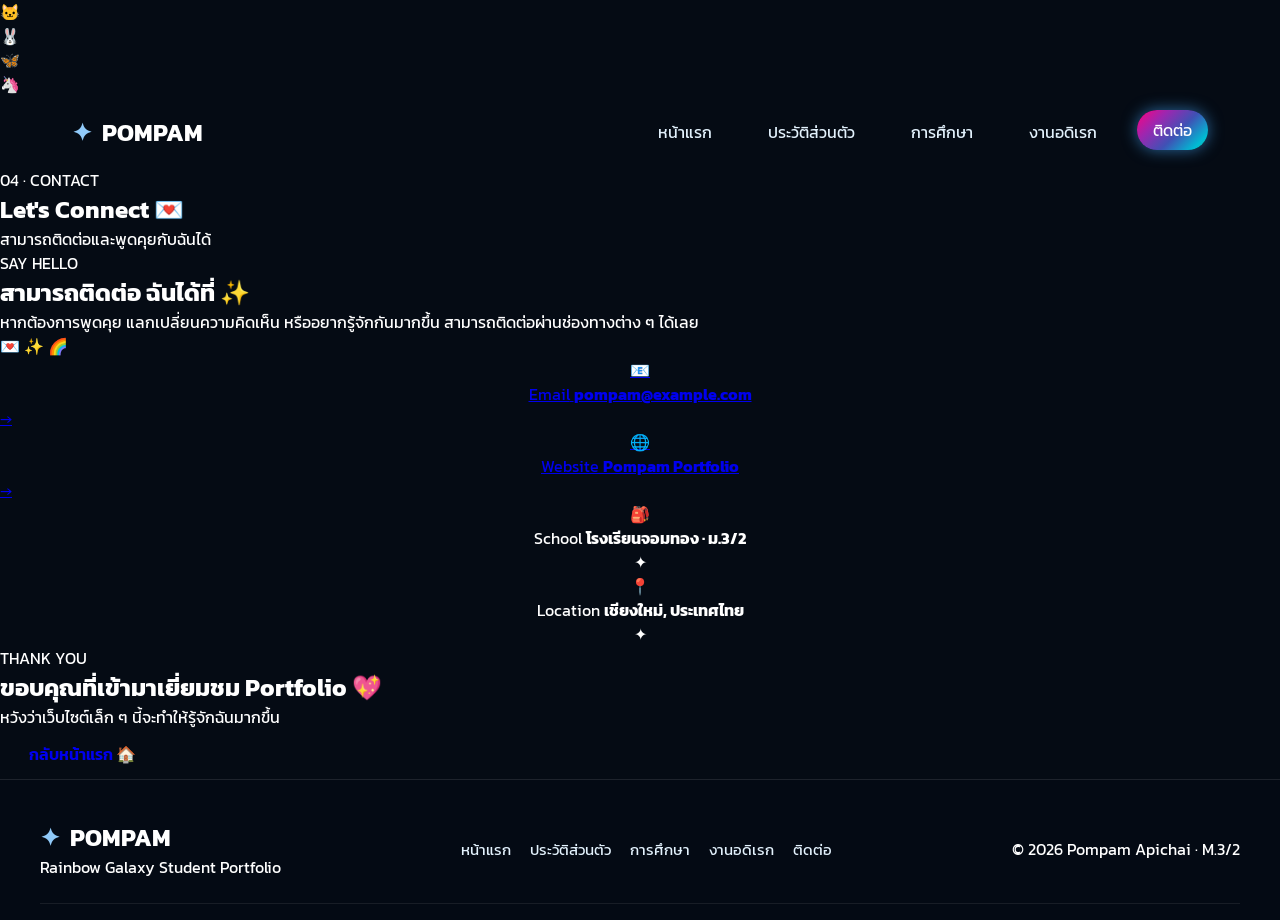
==== commit 40335770: "Update contact.html" ====
--- a/contact.html
+++ b/contact.html
@@ -3,79 +3,168 @@
 <head>
     <meta charset="UTF-8">
     <meta name="viewport" content="width=device-width, initial-scale=1.0">
-    <title>ติดต่อ - Pam Wichayaporn Portfolio</title>
+    <meta name="description" content="Contact Pompam Apichai">
+    <title>Pompam Apichai | Contact</title>
     <link rel="stylesheet" href="style.css">
-    <link rel="stylesheet" href="https://cdnjs.cloudflare.com/ajax/libs/font-awesome/6.4.0/css/all.min.css">
 </head>
+
 <body>
-    <div class="stars-container"></div>
-    <div class="cosmic-whale"></div>
 
-    <header class="header">
-        <nav class="navbar">
-            <a href="index.html" class="logo">
-                <i class="fa-solid fa-wand-magic-sparkles"></i> PAM<span>.PORTFOLIO</span>
+    <div class="galaxy"></div>
+    <div class="stars stars-1"></div>
+    <div class="stars stars-2"></div>
+
+    <div class="floating-animal animal-cat">🐱</div>
+    <div class="floating-animal animal-bunny">🐰</div>
+    <div class="floating-animal animal-butterfly">🦋</div>
+    <div class="floating-animal animal-unicorn">🦄</div>
+
+    <header class="site-header">
+        <nav class="navbar container">
+
+            <a class="logo" href="index.html">
+                <span>✦</span> POMPAM
             </a>
-            <ul class="nav-links">
-                <li><a href="index.html"><i class="fa-solid fa-house"></i> หน้าแรก</a></li>
-                <li><a href="profile.html"><i class="fa-solid fa-user"></i> ประวัติส่วนตัว</a></li>
-                <li><a href="education.html"><i class="fa-solid fa-graduation-cap"></i> การศึกษา</a></li>
-                <li><a href="hobby.html"><i class="fa-solid fa-gamepad"></i> งานอดิเรก</a></li>
-                <li><a href="contact.html" class="active"><i class="fa-solid fa-envelope"></i> ติดต่อ</a></li>
-            </ul>
+
+            <div class="nav-links">
+                <a href="index.html">หน้าแรก</a>
+                <a href="profile.html">ประวัติส่วนตัว</a>
+                <a href="education.html">การศึกษา</a>
+                <a href="hobby.html">งานอดิเรก</a>
+                <a class="active" href="contact.html">ติดต่อ</a>
+            </div>
+
         </nav>
     </header>
 
-    <main class="main-container">
-        <div class="page-header">
-            <h1 class="rainbow-text"><i class="fa-solid fa-paper-plane"></i> ช่องทางการติดต่อ</h1>
-            <p>พูดคุย สอบถาม หรือทำความรู้จักกันเพิ่มเติมได้ที่นี่ค่ะ</p>
-        </div>
+    <main>
 
-        <section class="contact-wrapper">
-            <div class="contact-info-cards">
-                <div class="contact-card glass-box">
-                    <div class="contact-icon-wrapper">
-                        <i class="fa-solid fa-envelope"></i>
-                    </div>
-                    <h3>อีเมล</h3>
-                    <p>wichayaporn.pam@example.com</p>
+        <section class="page-hero container">
+
+            <span class="section-label">04 · CONTACT</span>
+
+            <h1>
+                Let's <span class="gradient-text">Connect</span> 💌
+            </h1>
+
+            <p>
+                สามารถติดต่อและพูดคุยกับฉันได้
+            </p>
+
+        </section>
+
+        <section class="contact-section container">
+
+            <div class="contact-intro">
+
+                <span class="section-label">SAY HELLO</span>
+
+                <h2>
+                    สามารถติดต่อ
+                    <span class="gradient-text">ฉันได้ที่</span> ✨
+                </h2>
+
+                <p>
+                    หากต้องการพูดคุย แลกเปลี่ยนความคิดเห็น
+                    หรืออยากรู้จักกันมากขึ้น
+                    สามารถติดต่อผ่านช่องทางต่าง ๆ ได้เลย
+                </p>
+
+                <div class="contact-orbit">
+                    <span>💌</span>
+                    <span>✨</span>
+                    <span>🌈</span>
                 </div>
 
-                <div class="contact-card glass-box">
-                    <div class="contact-icon-wrapper">
-                        <i class="fa-solid fa-location-dot"></i>
+            </div>
+
+            <div class="contact-cards">
+
+                <a class="contact-card" href="mailto:pompam@example.com">
+
+                    <div class="contact-icon">📧</div>
+
+                    <div>
+                        <span>Email</span>
+                        <strong>pompam@example.com</strong>
                     </div>
-                    <h3>ที่อยู่ / จังหวัด</h3>
-                    <p>อำเภอจอมทอง จังหวัดเชียงใหม่</p>
+
+                    <span class="arrow">→</span>
+
+                </a>
+
+                <a class="contact-card" href="index.html">
+
+                    <div class="contact-icon">🌐</div>
+
+                    <div>
+                        <span>Website</span>
+                        <strong>Pompam Portfolio</strong>
+                    </div>
+
+                    <span class="arrow">→</span>
+
+                </a>
+
+                <div class="contact-card">
+
+                    <div class="contact-icon">🎒</div>
+
+                    <div>
+                        <span>School</span>
+                        <strong>โรงเรียนจอมทอง · ม.3/2</strong>
+                    </div>
+
+                    <span class="arrow">✦</span>
+
                 </div>
 
-                <div class="contact-card glass-box">
-                    <div class="contact-icon-wrapper">
-                        <i class="fa-solid fa-school"></i>
+                <div class="contact-card">
+
+                    <div class="contact-icon">📍</div>
+
+                    <div>
+                        <span>Location</span>
+                        <strong>เชียงใหม่, ประเทศไทย</strong>
                     </div>
-                    <h3>โรงเรียน</h3>
-                    <p>โรงเรียนจอมทอง ชั้น ม.3/2</p>
+
+                    <span class="arrow">✦</span>
+
                 </div>
+
             </div>
 
-            <div class="cta-box glass-box glow-border">
-                <h2><i class="fa-solid fa-comments"></i> สามารถติดต่อฉันได้ที่</h2>
-                <p>ยินดีแลกเปลี่ยนความคิดเห็น แนะนำติชมโครงงานเว็บไซต์ หรือสอบถามข้อมูลเพิ่มเติมได้เลยค่ะ!</p>
-                <div class="social-buttons">
-                    <a href="mailto:wichayaporn.pam@example.com" class="btn btn-primary"><i class="fa-solid fa-paper-plane"></i> ส่งอีเมลหาฉัน</a>
-                    <a href="index.html" class="btn btn-secondary"><i class="fa-solid fa-house"></i> กลับสู่หน้าแรก</a>
-                </div>
+        </section>
+
+        <section class="cta container">
+
+            <div>
+                <span class="section-label">THANK YOU</span>
+                <h2>ขอบคุณที่เข้ามาเยี่ยมชม Portfolio 💖</h2>
+                <p>
+                    หวังว่าเว็บไซต์เล็ก ๆ นี้จะทำให้รู้จักฉันมากขึ้น
+                </p>
             </div>
+
+            <a class="btn btn-rainbow" href="index.html">
+                กลับหน้าแรก 🏠
+            </a>
+
         </section>
+
     </main>
 
     <footer class="footer">
-        <div class="footer-content">
-            <div class="footer-brand">
-                <h3>วิชญาพร อภิชัย (แพม)</h3>
-                <p>นักเรียนชั้นมัธยมศึกษาปีที่ 3/2 โรงเรียนจอมทอง</p>
+
+        <div class="container footer-content">
+
+            <div>
+                <a class="logo" href="index.html">
+                    <span>✦</span> POMPAM
+                </a>
+                <p>Rainbow Galaxy Student Portfolio</p>
             </div>
+
             <div class="footer-links">
                 <a href="index.html">หน้าแรก</a>
                 <a href="profile.html">ประวัติส่วนตัว</a>
@@ -83,10 +172,14 @@
                 <a href="hobby.html">งานอดิเรก</a>
                 <a href="contact.html">ติดต่อ</a>
             </div>
+
+            <div class="copyright">
+                © 2026 Pompam Apichai · M.3/2
+            </div>
+
         </div>
-        <div class="footer-bottom">
-            <p>&copy; 2026 Wichayaporn Apichai. Designed with Rainbow Galactic Magic.</p>
-        </div>
+
     </footer>
+
 </body>
 </html>
--- a/style.css
+++ b/style.css
@@ -1,3580 +1,734 @@
-/* =========================================================
-   RAINBOW CYBER GALAXY PORTFOLIO
-   Main CSS
-========================================================= */
-
-
-/* =========================================================
-   GOOGLE FONT
-========================================================= */
-
-@import url('https://fonts.googleapis.com/css2?family=Kanit:wght@300;400;500;600;700&family=Orbitron:wght@400;500;600;700;800&display=swap');
-
-
-/* =========================================================
-   RESET
-========================================================= */
+/* ==========================================================================
+   GLOBAL SETTINGS & RAINBOW COSMIC THEME
+   ========================================================================== */
+@import url('https://fonts.googleapis.com/css2?family=Kanit:wght@300;400;600;700&display=swap');
 
 * {
     margin: 0;
     padding: 0;
     box-sizing: border-box;
-}
-
-
-html {
-    scroll-behavior: smooth;
-}
-
+    font-family: 'Kanit', sans-serif;
+}
+
+:root {
+    --bg-dark: #050b14;
+    --blue-dark: #0D47A1;
+    --blue-mid: #1976D2;
+    --blue-light: #42A5F5;
+    --blue-soft: #90CAF9;
+    --blue-ultra-light: #E3F2FD;
+    --white: #FFFFFF;
+    --rainbow-gradient: linear-gradient(135deg, #ff007f, #9c27b0, #3f51b5, #00bcd4, #4caf50, #ffeb3b, #ff9800, #ff007f);
+}
 
 body {
-    font-family: "Kanit", sans-serif;
-
-    background:
-        radial-gradient(
-            circle at top left,
-            rgba(76, 29, 149, 0.35),
-            transparent 35%
-        ),
-        radial-gradient(
-            circle at bottom right,
-            rgba(14, 116, 144, 0.25),
-            transparent 35%
-        ),
-        #050510;
-
-    color: #ffffff;
-
+    background-color: var(--bg-dark);
+    color: var(--white);
     min-height: 100vh;
-
+    display: flex;
+    flex-direction: column;
     overflow-x: hidden;
-}
-
-
-a {
+    position: relative;
+}
+
+/* ==========================================================================
+   ANIMATED BACKGROUND & COSMIC WHALE (สัตว์อวกาศขยับได้)
+   ========================================================================== */
+.stars-container {
+    position: fixed;
+    top: 0;
+    left: 0;
+    width: 100vw;
+    height: 100vh;
+    background: 
+        radial-gradient(circle at 20% 30%, rgba(13, 71, 161, 0.4) 0%, transparent 50%),
+        radial-gradient(circle at 80% 70%, rgba(156, 39, 176, 0.3) 0%, transparent 50%),
+        radial-gradient(circle at 50% 50%, rgba(0, 188, 212, 0.2) 0%, transparent 60%),
+        url("data:image/svg+xml,%3Csvg xmlns='http://www.w3.org/2000/svg' width='400' height='400' viewBox='0 0 800 800'%3E%3Cg fill='%23ffffff' fill-opacity='0.15'%3E%3Ccircle cx='100' cy='100' r='2'/%3E%3Ccircle cx='300' cy='200' r='3'/%3E%3Ccircle cx='500' cy='150' r='1.5'/%3E%3Ccircle cx='700' cy='300' r='2.5'/%3E%3Ccircle cx='200' cy='600' r='2'/%3E%3Ccircle cx='600' cy='700' r='3'/%3E%3C/g%3E%3C/svg%3E");
+    z-index: -2;
+    animation: cosmicShift 20s ease infinite alternate;
+}
+
+@keyframes cosmicShift {
+    0% { transform: scale(1) rotate(0deg); }
+    100% { transform: scale(1.1) rotate(2deg); }
+}
+
+/* Cosmic Whale Floating Animation (สัตว์ยักษ์อวกาศลอยข้ามหน้าจอ) */
+.cosmic-whale {
+    position: fixed;
+    top: 20%;
+    left: -300px;
+    width: 280px;
+    height: 140px;
+    z-index: -1;
+    opacity: 0.35;
+    pointer-events: none;
+    background: url("data:image/svg+xml,%3Csvg xmlns='http://www.w3.org/2000/svg' viewBox='0 0 200 100'%3E%3Cpath fill='%2390CAF9' d='M180,40 C150,10 100,10 60,30 C40,40 20,35 5,20 C15,50 30,65 60,65 C100,65 140,80 170,60 C190,45 195,50 180,40 Z'/%3E%3Ccircle cx='160' cy='35' r='3' fill='%23ffffff'/%3E%3C/svg%3E") no-repeat center center/contain;
+    filter: drop-shadow(0 0 15px rgba(66, 165, 245, 0.8));
+    animation: floatWhale 35s linear infinite;
+}
+
+@keyframes floatWhale {
+    0% { transform: translateX(0) translateY(0) rotate(0deg); }
+    50% { transform: translateX(calc(100vw + 400px)) translateY(-80px) rotate(5deg); }
+    50.01% { transform: translateX(calc(100vw + 400px)) translateY(100px) rotate(180deg); }
+    100% { transform: translateX(-400px) translateY(0) rotate(180deg); }
+}
+
+/* ==========================================================================
+   NAVIGATION BAR (Glassmorphism & Sticky)
+   ========================================================================== */
+.header {
+    position: sticky;
+    top: 0;
+    z-index: 1000;
+    background: rgba(13, 71, 161, 0.4);
+    backdrop-filter: blur(16px);
+    -webkit-backdrop-filter: blur(16px);
+    border-bottom: 1px solid rgba(255, 255, 255, 0.15);
+    box-shadow: 0 4px 20px rgba(0, 0, 0, 0.4);
+}
+
+.navbar {
+    max-width: 1200px;
+    margin: 0 auto;
+    display: flex;
+    justify-content: space-between;
+    align-items: center;
+    padding: 1rem 2rem;
+}
+
+.logo {
+    font-size: 1.5rem;
+    font-weight: 700;
+    color: var(--white);
     text-decoration: none;
-    color: inherit;
-}
-
-
-img {
-    max-width: 100%;
+    display: flex;
+    align-items: center;
+    gap: 10px;
+}
+
+.logo span {
+    color: var(--blue-soft);
+}
+
+.nav-links {
+    display: flex;
+    list-style: none;
+    gap: 1.5rem;
+}
+
+.nav-links a {
+    color: var(--blue-ultra-light);
+    text-decoration: none;
+    font-weight: 400;
+    padding: 0.5rem 1rem;
+    border-radius: 20px;
+    transition: all 0.3s ease;
+    display: flex;
+    align-items: center;
+    gap: 8px;
+}
+
+.nav-links a:hover,
+.nav-links a.active {
+    background: var(--rainbow-gradient);
+    background-size: 200% 200%;
+    animation: rainbowGlow 4s linear infinite;
+    color: var(--white);
+    box-shadow: 0 0 15px rgba(66, 165, 245, 0.6);
+    transform: translateY(-2px);
+}
+
+/* ==========================================================================
+   MAIN LAYOUT & GLASS CARDS
+   ========================================================================== */
+.main-container {
+    max-width: 1200px;
+    margin: 2rem auto;
+    padding: 0 1.5rem;
+    flex: 1;
+}
+
+.glass-box {
+    background: rgba(15, 23, 42, 0.65);
+    backdrop-filter: blur(12px);
+    border: 1px solid rgba(255, 255, 255, 0.12);
+    border-radius: 20px;
+    padding: 2rem;
+    box-shadow: 0 8px 32px 0 rgba(0, 0, 0, 0.37);
+    transition: all 0.3s ease;
+}
+
+.glass-box:hover {
+    border-color: rgba(144, 202, 249, 0.4);
+    box-shadow: 0 12px 40px rgba(25, 118, 210, 0.3);
+}
+
+.rainbow-text {
+    background: var(--rainbow-gradient);
+    background-size: 300% 300%;
+    -webkit-background-clip: text;
+    -webkit-text-fill-color: transparent;
+    animation: rainbowShift 6s ease infinite;
+}
+
+@keyframes rainbowShift {
+    0% { background-position: 0% 50%; }
+    50% { background-position: 100% 50%; }
+    100% { background-position: 0% 50%; }
+}
+
+@keyframes rainbowGlow {
+    0% { background-position: 0% 50%; }
+    50% { background-position: 100% 50%; }
+    100% { background-position: 0% 50%; }
+}
+
+/* Page Header Title */
+.page-header {
+    text-align: center;
+    margin-bottom: 2.5rem;
+}
+
+.page-header h1 {
+    font-size: 2.5rem;
+    margin-bottom: 0.5rem;
+}
+
+.page-header p {
+    color: var(--blue-soft);
+    font-size: 1.1rem;
+}
+
+/* ==========================================================================
+   HERO SECTION (INDEX)
+   ========================================================================== */
+.hero-section {
+    display: grid;
+    grid-template-columns: 1fr 1fr;
+    gap: 3rem;
+    align-items: center;
+    min-height: 70vh;
+}
+
+.badge-sparkle {
+    display: inline-block;
+    background: rgba(25, 118, 210, 0.3);
+    border: 1px solid var(--blue-light);
+    padding: 0.4rem 1.2rem;
+    border-radius: 50px;
+    color: var(--blue-soft);
+    font-size: 0.9rem;
+    margin-bottom: 1.5rem;
+}
+
+.hero-title {
+    font-size: 3rem;
+    line-height: 1.2;
+    margin-bottom: 1rem;
+}
+
+.hero-subtitle {
+    font-size: 1.2rem;
+    color: var(--blue-ultra-light);
+    margin-bottom: 2rem;
+    line-height: 1.6;
+}
+
+.hero-buttons {
+    display: flex;
+    gap: 1rem;
+}
+
+.btn {
+    display: inline-flex;
+    align-items: center;
+    gap: 10px;
+    padding: 0.8rem 1.8rem;
+    border-radius: 50px;
+    text-decoration: none;
+    font-weight: 600;
+    transition: all 0.3s ease;
+}
+
+.btn-primary {
+    background: var(--rainbow-gradient);
+    background-size: 200% 200%;
+    color: var(--white);
+    animation: rainbowGlow 5s ease infinite;
+    box-shadow: 0 4px 20px rgba(0, 0, 0, 0.3);
+}
+
+.btn-primary:hover {
+    transform: translateY(-3px) scale(1.03);
+    box-shadow: 0 8px 25px rgba(233, 30, 99, 0.5);
+}
+
+.btn-secondary {
+    background: rgba(255, 255, 255, 0.1);
+    color: var(--white);
+    border: 1px solid rgba(255, 255, 255, 0.2);
+}
+
+.btn-secondary:hover {
+    background: rgba(255, 255, 255, 0.25);
+    transform: translateY(-3px);
+}
+
+.hero-image-wrapper {
+    position: relative;
+    display: flex;
+    justify-content: center;
+    align-items: center;
+}
+
+.glowing-ring {
+    position: absolute;
+    width: 320px;
+    height: 320px;
+    border-radius: 50%;
+    background: var(--rainbow-gradient);
+    filter: blur(25px);
+    opacity: 0.6;
+    animation: rotateGlow 8s linear infinite;
+}
+
+@keyframes rotateGlow {
+    0% { transform: rotate(0deg); }
+    100% { transform: rotate(360deg); }
+}
+
+.hero-image-card {
+    position: relative;
+    width: 300px;
+    height: 300px;
+    border-radius: 50%;
+    overflow: hidden;
+    border: 4px solid rgba(255, 255, 255, 0.8);
+    box-shadow: 0 10px 30px rgba(0, 0, 0, 0.5);
+    transition: transform 0.4s ease;
+}
+
+.hero-image-card:hover {
+    transform: scale(1.05) rotate(2deg);
+}
+
+.hero-image-card img {
+    width: 100%;
+    height: 100%;
+    object-fit: cover;
+}
+
+/* Quick Highlights */
+.quick-highlights {
+    display: grid;
+    grid-template-columns: repeat(auto-fit, minmax(250px, 1fr));
+    gap: 1.5rem;
+    margin-top: 4rem;
+}
+
+.highlight-card {
+    background: rgba(13, 71, 161, 0.25);
+    border: 1px solid rgba(66, 165, 245, 0.2);
+    border-radius: 16px;
+    padding: 1.5rem;
+    text-align: center;
+    backdrop-filter: blur(8px);
+    transition: transform 0.3s ease;
+}
+
+.highlight-card:hover {
+    transform: translateY(-5px);
+    border-color: var(--blue-light);
+}
+
+.highlight-icon {
+    font-size: 2rem;
+    color: var(--blue-light);
+    margin-bottom: 0.8rem;
+}
+
+/* ==========================================================================
+   PROFILE SECTION (PROFILE.HTML)
+   ========================================================================== */
+.profile-section-wrapper {
+    display: grid;
+    grid-template-columns: 1fr 2fr;
+    gap: 2.5rem;
+}
+
+.profile-card-main {
+    position: relative;
+    border-radius: 20px;
+    overflow: hidden;
+    border: 2px solid rgba(255, 255, 255, 0.2);
+    box-shadow: 0 10px 30px rgba(0, 0, 0, 0.5);
+}
+
+.profile-card-main img {
+    width: 100%;
+    height: 100%;
+    object-fit: cover;
     display: block;
 }
 
-
-button,
-a {
-    -webkit-tap-highlight-color: transparent;
-}
-
-
-/* =========================================================
-   GLOBAL SPACE BACKGROUND
-========================================================= */
-
-.space-bg {
-
-    position: fixed;
-
-    inset: 0;
-
-    z-index: -10;
-
-    background:
-
-        linear-gradient(
-            120deg,
-            rgba(255, 0, 128, 0.04),
-            rgba(0, 255, 255, 0.04),
-            rgba(128, 0, 255, 0.04)
-        ),
-
-        radial-gradient(
-            circle at 20% 20%,
-            rgba(255, 0, 128, 0.14),
-            transparent 22%
-        ),
-
-        radial-gradient(
-            circle at 80% 30%,
-            rgba(0, 255, 255, 0.12),
-            transparent 22%
-        ),
-
-        radial-gradient(
-            circle at 50% 90%,
-            rgba(128, 0, 255, 0.15),
-            transparent 30%
-        ),
-
-        #050510;
-
-    animation: backgroundMove 14s ease-in-out infinite alternate;
-}
-
-
-@keyframes backgroundMove {
-
-    from {
-        transform: scale(1);
-    }
-
-    to {
-        transform: scale(1.08);
-    }
-
-}
-
-
-/* =========================================================
-   STARS
-========================================================= */
-
-.stars {
-
-    position: fixed;
-
-    inset: 0;
-
-    z-index: -8;
-
-    pointer-events: none;
-
-    opacity: 0.7;
-
-}
-
-
-.stars::before,
-.stars::after {
-
-    content: "";
-
+.profile-badge {
     position: absolute;
-
-    inset: 0;
-
-    background-image:
-        radial-gradient(circle, #ffffff 1px, transparent 1px);
-
-    background-size: 80px 80px;
-
-    animation: starsMove 25s linear infinite;
-
-}
-
-
-.stars::after {
-
-    background-size: 130px 130px;
-
-    opacity: 0.45;
-
-    animation-duration: 45s;
-
-}
-
-
-.stars-2::before {
-
-    background-image:
-        radial-gradient(circle, #00ffff 1px, transparent 1px);
-
-    background-size: 180px 180px;
-
-}
-
-
-.stars-3::before {
-
-    background-image:
-        radial-gradient(circle, #ff4fd8 1px, transparent 1px);
-
-    background-size: 240px 240px;
-
-}
-
-
-@keyframes starsMove {
-
-    from {
-        transform: translateY(0);
-    }
-
-    to {
-        transform: translateY(100px);
-    }
-
-}
-
-
-/* =========================================================
-   FLOATING ORBS
-========================================================= */
-
-.orb {
-
-    position: fixed;
-
+    bottom: 15px;
+    left: 50%;
+    transform: translateX(-50%);
+    background: var(--rainbow-gradient);
+    padding: 0.4rem 1.2rem;
+    border-radius: 20px;
+    font-weight: 600;
+    white-space: nowrap;
+}
+
+.info-list {
+    list-style: none;
+    margin-top: 1rem;
+}
+
+.info-list li {
+    font-size: 1.1rem;
+    padding: 0.8rem 0;
+    border-bottom: 1px solid rgba(255, 255, 255, 0.1);
+    display: flex;
+    align-items: center;
+    gap: 12px;
+}
+
+.info-list li strong {
+    color: var(--blue-soft);
+    min-width: 140px;
+}
+
+.margin-top { margin-top: 1.5rem; }
+.margin-top-large { margin-top: 3rem; }
+
+.about-text {
+    line-height: 1.8;
+    color: var(--blue-ultra-light);
+    font-size: 1.05rem;
+    margin-top: 0.8rem;
+}
+
+/* ==========================================================================
+   EDUCATION TIMELINE & TABLE (EDUCATION.HTML)
+   ========================================================================== */
+.timeline-container {
+    position: relative;
+    max-width: 800px;
+    margin: 0 auto;
+    padding-left: 2rem;
+    border-left: 3px solid var(--blue-mid);
+}
+
+.timeline-item {
+    position: relative;
+    margin-bottom: 2.5rem;
+}
+
+.timeline-dot {
+    position: absolute;
+    left: -2.7rem;
+    top: 5px;
+    width: 20px;
+    height: 20px;
     border-radius: 50%;
-
-    filter: blur(35px);
-
-    opacity: 0.35;
-
-    z-index: -7;
-
-    pointer-events: none;
-
-    animation:
-        orbFloat 8s ease-in-out infinite alternate;
-}
-
-
-.orb-1 {
-
-    width: 280px;
-    height: 280px;
-
-    top: 10%;
-    left: -100px;
-
-    background:
-        linear-gradient(
-            135deg,
-            #ff0080,
-            #7928ca
-        );
-}
-
-
-.orb-2 {
-
-    width: 350px;
-    height: 350px;
-
-    right: -130px;
-    top: 45%;
-
-    background:
-        linear-gradient(
-            135deg,
-            #00e5ff,
-            #0066ff
-        );
-
-    animation-delay: -3s;
-}
-
-
-.orb-3 {
-
-    width: 220px;
-    height: 220px;
-
-    bottom: 5%;
-    left: 40%;
-
-    background:
-        linear-gradient(
-            135deg,
-            #ffe600,
-            #ff0080
-        );
-
-    animation-delay: -5s;
-}
-
-
-@keyframes orbFloat {
-
-    from {
-        transform: translateY(-20px);
-    }
-
-    to {
-        transform: translateY(40px);
-    }
-
-}
-
-
-/* =========================================================
-   CYBER ANIMALS
-========================================================= */
-
-.cyber-animal {
-
-    position: fixed;
-
-    z-index: -3;
-
-    pointer-events: none;
-
-    user-select: none;
-
-    filter:
-        drop-shadow(0 0 10px #00ffff)
-        drop-shadow(0 0 30px #ff00cc);
-
-    opacity: 0.13;
-
-    font-size: 180px;
-
-    animation:
-        animalFloat 9s ease-in-out infinite alternate,
-        animalGlow 4s ease-in-out infinite alternate;
-}
-
-
-.animal-dragon {
-
-    right: -40px;
-    top: 25%;
-
-    font-size: 260px;
-
-    transform: rotate(-8deg);
-
-}
-
-
-.animal-cat {
-
-    left: -50px;
-    top: 55%;
-
-    font-size: 190px;
-
-    animation-delay: -4s;
-
-}
-
-
-.animal-butterfly {
-
-    right: 13%;
-    top: 70%;
-
-    font-size: 120px;
-
-    animation-delay: -2s;
-
-}
-
-
-@keyframes animalFloat {
-
-    from {
-        transform:
-            translate3d(0, 0, 0)
-            rotate(-5deg);
-    }
-
-    to {
-        transform:
-            translate3d(0, -50px, 0)
-            rotate(8deg);
-    }
-
-}
-
-
-@keyframes animalGlow {
-
-    from {
-        filter:
-            drop-shadow(0 0 5px #00ffff)
-            drop-shadow(0 0 15px #ff00cc);
-    }
-
-    to {
-        filter:
-            drop-shadow(0 0 20px #00ffff)
-            drop-shadow(0 0 50px #ff00cc);
-    }
-
-}
-
-
-/* =========================================================
-   NAVBAR
-========================================================= */
-
-.navbar {
-
-    position: sticky;
-
-    top: 15px;
-
-    z-index: 100;
-
-    width: min(1180px, calc(100% - 30px));
-
-    margin: 15px auto 0;
-
-    padding: 14px 20px;
-
-    display: flex;
-
+    background: var(--blue-light);
+    border: 3px solid var(--bg-dark);
+}
+
+.highlight-dot {
+    background: #ff007f;
+    box-shadow: 0 0 12px #ff007f;
+}
+
+.timeline-date {
+    display: inline-block;
+    background: var(--blue-dark);
+    padding: 0.2rem 0.8rem;
+    border-radius: 12px;
+    font-size: 0.85rem;
+    color: var(--blue-soft);
+    margin-bottom: 0.5rem;
+}
+
+.edu-tags {
+    display: flex;
+    gap: 10px;
+    margin-top: 1rem;
+}
+
+.edu-tags span {
+    background: rgba(255, 255, 255, 0.1);
+    padding: 0.3rem 0.8rem;
+    border-radius: 8px;
+    font-size: 0.9rem;
+    color: var(--blue-soft);
+}
+
+/* Table Styling */
+.table-wrapper {
+    overflow-x: auto;
+}
+
+.styled-table {
+    width: 100%;
+    border-collapse: collapse;
+    text-align: left;
+}
+
+.styled-table th, .styled-table td {
+    padding: 1rem;
+}
+
+.styled-table thead tr {
+    background: rgba(25, 118, 210, 0.4);
+    color: var(--white);
+    border-bottom: 2px solid var(--blue-light);
+}
+
+.styled-table tbody tr {
+    border-bottom: 1px solid rgba(255, 255, 255, 0.1);
+}
+
+.styled-table tbody tr:hover {
+    background: rgba(255, 255, 255, 0.05);
+}
+
+.active-row {
+    background: rgba(255, 0, 127, 0.15) !important;
+}
+
+/* ==========================================================================
+   HOBBY GRID (HOBBY.HTML)
+   ========================================================================== */
+.hobby-grid {
+    display: grid;
+    grid-template-columns: repeat(auto-fit, minmax(280px, 1fr));
+    gap: 2rem;
+}
+
+.hobby-card {
+    background: rgba(15, 23, 42, 0.65);
+    backdrop-filter: blur(10px);
+    border: 1px solid rgba(255, 255, 255, 0.1);
+    border-radius: 20px;
+    padding: 2rem;
+    text-align: center;
+    transition: all 0.3s ease;
+}
+
+.hobby-card:hover {
+    transform: translateY(-10px) scale(1.02);
+    box-shadow: 0 15px 30px rgba(0, 0, 0, 0.4);
+    border-color: rgba(255, 255, 255, 0.3);
+}
+
+.hobby-icon-box {
+    width: 70px;
+    height: 70px;
+    border-radius: 50%;
+    display: flex;
+    justify-content: center;
+    align-items: center;
+    margin: 0 auto 1.2rem auto;
+    font-size: 1.8rem;
+    color: var(--white);
+}
+
+.color-1 { background: linear-gradient(135deg, #ff007f, #ff758c); }
+.color-2 { background: linear-gradient(135deg, #00bcd4, #00e5ff); }
+.color-3 { background: linear-gradient(135deg, #9c27b0, #ea80fc); }
+.color-4 { background: linear-gradient(135deg, #ff9800, #ffb74d); }
+.color-5 { background: linear-gradient(135deg, #3f51b5, #5c6bc0); }
+.color-6 { background: linear-gradient(135deg, #4caf50, #81c784); }
+
+.hobby-card h3 {
+    margin-bottom: 0.8rem;
+    font-size: 1.3rem;
+}
+
+.hobby-card p {
+    color: var(--blue-ultra-light);
+    font-size: 0.95rem;
+    line-height: 1.6;
+}
+
+/* ==========================================================================
+   CONTACT SECTION (CONTACT.HTML)
+   ========================================================================== */
+.contact-wrapper {
+    display: flex;
+    flex-direction: column;
+    gap: 2rem;
+}
+
+.contact-info-cards {
+    display: grid;
+    grid-template-columns: repeat(auto-fit, minmax(250px, 1fr));
+    gap: 1.5rem;
+}
+
+.contact-card {
+    text-align: center;
+}
+
+.contact-icon-wrapper {
+    width: 60px;
+    height: 60px;
+    border-radius: 50%;
+    background: rgba(25, 118, 210, 0.3);
+    border: 1px solid var(--blue-light);
+    display: flex;
+    justify-content: center;
+    align-items: center;
+    margin: 0 auto 1rem auto;
+    font-size: 1.5rem;
+    color: var(--blue-soft);
+}
+
+.cta-box {
+    text-align: center;
+    padding: 3rem 2rem;
+}
+
+.cta-box h2 {
+    font-size: 2rem;
+    margin-bottom: 1rem;
+}
+
+.cta-box p {
+    color: var(--blue-ultra-light);
+    margin-bottom: 2rem;
+}
+
+.social-buttons {
+    display: flex;
+    justify-content: center;
+    gap: 1rem;
+    flex-wrap: wrap;
+}
+
+/* Glow Border Special */
+.glow-border {
+    position: relative;
+    border: 1px solid transparent;
+    background-clip: padding-box;
+}
+
+.glow-border::after {
+    content: '';
+    position: absolute;
+    top: -2px; bottom: -2px; left: -2px; right: -2px;
+    background: var(--rainbow-gradient);
+    z-index: -1;
+    border-radius: 22px;
+    animation: rainbowShift 6s ease infinite;
+}
+
+/* ==========================================================================
+   FOOTER
+   ========================================================================== */
+.footer {
+    background: rgba(5, 11, 20, 0.9);
+    border-top: 1px solid rgba(255, 255, 255, 0.1);
+    padding: 2.5rem 1.5rem 1rem 1.5rem;
+    margin-top: auto;
+}
+
+.footer-content {
+    max-width: 1200px;
+    margin: 0 auto;
+    display: flex;
     justify-content: space-between;
-
-    align-items: center;
-
-    gap: 20px;
-
-    border:
-
-        1px solid
-        rgba(255,255,255,0.15);
-
-    border-radius: 22px;
-
-    background:
-        rgba(5, 5, 20, 0.72);
-
-    backdrop-filter:
-        blur(22px);
-
-    box-shadow:
-        0 20px 60px rgba(0,0,0,0.4),
-        0 0 30px rgba(124,58,237,0.12);
-
-}
-
-
-.logo {
-
-    font-family: "Orbitron", sans-serif;
-
-    font-weight: 700;
-
-    letter-spacing: 1px;
-
-    display: flex;
-
-    align-items: center;
-
-    gap: 10px;
-
-    white-space: nowrap;
-
-}
-
-
-.logo-icon {
-
-    width: 36px;
-    height: 36px;
-
-    display: grid;
-    place-items: center;
-
-    border-radius: 12px;
-
-    background:
-        linear-gradient(
-            135deg,
-            #ff0080,
-            #7928ca,
-            #00e5ff
-        );
-
-    box-shadow:
-        0 0 20px rgba(255,0,128,0.5);
-
-}
-
-
-.nav-menu {
-
-    display: flex;
-
-    align-items: center;
-
-    gap: 5px;
-
-}
-
-
-.nav-menu a {
-
-    padding: 9px 13px;
-
-    border-radius: 12px;
-
-    font-size: 0.88rem;
-
-    color: rgba(255,255,255,0.72);
-
-    transition:
-        0.3s ease;
-
-}
-
-
-.nav-menu a:hover {
-
-    color: #ffffff;
-
-    background:
-        rgba(255,255,255,0.08);
-
-    transform:
-        translateY(-2px);
-
-    box-shadow:
-        0 0 18px rgba(0,255,255,0.12);
-
-}
-
-
-.nav-menu a.active {
-
-    color: white;
-
-    background:
-        linear-gradient(
-            90deg,
-            rgba(255,0,128,0.2),
-            rgba(124,58,237,0.25),
-            rgba(0,229,255,0.18)
-        );
-
-    border:
-        1px solid
-        rgba(255,255,255,0.14);
-
-}
-
-
-/* =========================================================
-   SECTIONS
-========================================================= */
-
-.section {
-
-    width: min(1180px, calc(100% - 30px));
-
-    margin:
-        0 auto;
-
-    padding:
-        90px 0;
-
-}
-
-
-/* =========================================================
-   HERO
-========================================================= */
-
-.hero {
-
-    min-height:
-        calc(100vh - 100px);
-
-    display:
-        grid;
-
-    grid-template-columns:
-        1.1fr 0.9fr;
-
-    align-items:
-        center;
-
-    gap:
-        60px;
-
-}
-
-
-.hero-content {
-
-    position:
-        relative;
-
-    z-index:
-        2;
-
-}
-
-
-.mini-badge {
-
-    display:
-        inline-flex;
-
-    align-items:
-        center;
-
-    padding:
-        9px 16px;
-
-    border-radius:
-        999px;
-
-    background:
-        rgba(255,255,255,0.06);
-
-    border:
-        1px solid
-        rgba(255,255,255,0.15);
-
-    box-shadow:
-        0 0 25px rgba(255,0,128,0.1);
-
-    font-size:
-        0.78rem;
-
-    letter-spacing:
-        1px;
-
-    margin-bottom:
-        22px;
-
-}
-
-
-.hero-small {
-
-    font-family:
-        "Orbitron", sans-serif;
-
-    letter-spacing:
-        4px;
-
-    color:
-        #9ca3af;
-
-    margin-bottom:
-        10px;
-
-}
-
-
-.hero h1 {
-
-    font-size:
-        clamp(3rem, 7vw, 6.7rem);
-
-    line-height:
-        0.95;
-
-    letter-spacing:
-        -3px;
-
-    margin-bottom:
-        20px;
-
-}
-
-
-.hero h1 span {
-
-    display:
-        block;
-
-}
-
-
-.rainbow-text {
-
-    background:
-        linear-gradient(
-            90deg,
-            #ff0080,
-            #ff8a00,
-            #ffe600,
-            #00ff85,
-            #00e5ff,
-            #7c3aed,
-            #ff0080
-        );
-
-    background-size:
-        400% auto;
-
-    -webkit-background-clip:
-        text;
-
-    background-clip:
-        text;
-
-    color:
-        transparent;
-
-    animation:
-        rainbowFlow 8s linear infinite;
-
-}
-
-
-@keyframes rainbowFlow {
-
-    to {
-        background-position:
-            400% center;
-    }
-
-}
-
-
-.hero h2 {
-
-    font-family:
-        "Orbitron", sans-serif;
-
-    font-size:
-        clamp(1rem, 2vw, 1.5rem);
-
-    margin-bottom:
-        22px;
-
-}
-
-
-.hero-description {
-
-    max-width:
-        620px;
-
-    color:
-        #b9c0d0;
-
-    line-height:
-        1.9;
-
-    font-size:
-        1rem;
-
-}
-
-
-.hero-buttons {
-
-    display:
-        flex;
-
-    gap:
-        14px;
-
-    flex-wrap:
-        wrap;
-
-    margin-top:
-        30px;
-
-}
-
-
-/* =========================================================
-   BUTTONS
-========================================================= */
-
-.btn {
-
-    display:
-        inline-flex;
-
-    align-items:
-        center;
-
-    justify-content:
-        center;
-
-    min-height:
-        50px;
-
-    padding:
-        0 24px;
-
-    border-radius:
-        15px;
-
-    font-weight:
-        600;
-
-    transition:
-        0.3s ease;
-
-}
-
-
-.btn:hover {
-
-    transform:
-        translateY(-4px)
-        scale(1.02);
-
-}
-
-
-.btn-rainbow {
-
-    color:
-        white;
-
-    background:
-        linear-gradient(
-            90deg,
-            #ff0080,
-            #7928ca,
-            #00e5ff
-        );
-
-    box-shadow:
-        0 10px 30px
-        rgba(124,58,237,0.3);
-
-}
-
-
-.btn-rainbow:hover {
-
-    box-shadow:
-        0 15px 45px
-        rgba(255,0,128,0.4);
-
-}
-
-
-.btn-glass {
-
-    border:
-        1px solid
-        rgba(255,255,255,0.18);
-
-    background:
-        rgba(255,255,255,0.05);
-
-    backdrop-filter:
-        blur(15px);
-
-}
-
-
-/* =========================================================
-   HERO VISUAL
-========================================================= */
-
-.hero-visual {
-
-    min-height:
-        600px;
-
-    position:
-        relative;
-
-    display:
-        grid;
-
-    place-items:
-        center;
-
-}
-
-
-.profile-orbit {
-
-    width:
-        390px;
-
-    height:
-        390px;
-
-    position:
-        relative;
-
-    display:
-        grid;
-
-    place-items:
-        center;
-
-}
-
-
-.profile-frame {
-
-    width:
-        290px;
-
-    height:
-        350px;
-
-    padding:
-        7px;
-
-    border-radius:
-        48% 52% 45% 55% /
-        55% 45% 55% 45%;
-
-    background:
-        linear-gradient(
-            135deg,
-            #ff0080,
-            #ff8a00,
-            #ffe600,
-            #00ff85,
-            #00e5ff,
-            #7c3aed
-        );
-
-    background-size:
-        300% 300%;
-
-    animation:
-        rainbowFlow 8s linear infinite,
-        profileMorph 7s ease-in-out infinite;
-
-    box-shadow:
-        0 0 25px rgba(255,0,128,0.4),
-        0 0 80px rgba(0,229,255,0.15);
-
-}
-
-
-.profile-frame img {
-
-    width:
-        100%;
-
-    height:
-        100%;
-
-    object-fit:
-        cover;
-
-    border-radius:
-        inherit;
-
-    background:
-        #111827;
-
-}
-
-
-@keyframes profileMorph {
-
-    0%,
-    100% {
-        border-radius:
-            48% 52% 45% 55% /
-            55% 45% 55% 45%;
-    }
-
-    50% {
-        border-radius:
-            55% 45% 55% 45% /
-            45% 55% 45% 55%;
-    }
-
-}
-
-
-/* =========================================================
-   ENERGY RINGS
-========================================================= */
-
-.energy-ring {
-
-    position:
-        absolute;
-
-    border:
-        1px solid
-        rgba(0,229,255,0.4);
-
-    border-radius:
-        50%;
-
-    transform:
-        rotateX(70deg);
-
-    animation:
-        ringSpin 12s linear infinite;
-
-}
-
-
-.ring-1 {
-
-    width:
-        470px;
-
-    height:
-        170px;
-
-}
-
-
-.ring-2 {
-
-    width:
-        510px;
-
-    height:
-        210px;
-
-    transform:
-        rotateX(70deg)
-        rotateZ(50deg);
-
-    animation-duration:
-        16s;
-
-}
-
-
-.ring-3 {
-
-    width:
-        430px;
-
-    height:
-        150px;
-
-    transform:
-        rotateX(70deg)
-        rotateZ(-50deg);
-
-    animation-duration:
-        10s;
-
-}
-
-
-@keyframes ringSpin {
-
-    from {
-        transform:
-            rotateX(70deg)
-            rotateZ(0);
-    }
-
-    to {
-        transform:
-            rotateX(70deg)
-            rotateZ(360deg);
-    }
-
-}
-
-
-/* =========================================================
-   FLOATING TAGS
-========================================================= */
-
-.floating-tag {
-
-    position:
-        absolute;
-
-    padding:
-        9px 15px;
-
-    border-radius:
-        12px;
-
-    background:
-        rgba(10,10,30,0.7);
-
-    border:
-        1px solid
-        rgba(255,255,255,0.18);
-
-    backdrop-filter:
-        blur(12px);
-
-    font-family:
-        "Orbitron", sans-serif;
-
-    font-size:
-        0.7rem;
-
-    animation:
-        tagFloat 4s ease-in-out infinite alternate;
-
-}
-
-
-.tag-1 {
-
-    top:
-        12%;
-
-    left:
-        5%;
-
-}
-
-
-.tag-2 {
-
-    right:
-        0;
-
-    top:
-        40%;
-
-    animation-delay:
-        -1.5s;
-
-}
-
-
-.tag-3 {
-
-    left:
-        10%;
-
-    bottom:
-        12%;
-
-    animation-delay:
-        -2.5s;
-
-}
-
-
-@keyframes tagFloat {
-
-    from {
-        transform:
-            translateY(0);
-    }
-
-    to {
-        transform:
-            translateY(-15px);
-    }
-
-}
-
-
-/* =========================================================
-   HERO STATS
-========================================================= */
-
-.hero-stats {
-
-    display:
-        flex;
-
-    gap:
-        30px;
-
-    margin-top:
-        45px;
-
-}
-
-
-.hero-stats div {
-
-    display:
-        flex;
-
-    flex-direction:
-        column;
-
-}
-
-
-.hero-stats strong {
-
-    font-family:
-        "Orbitron", sans-serif;
-
-    font-size:
-        1.4rem;
-
-}
-
-
-.hero-stats span {
-
-    color:
-        #8d94a5;
-
-    font-size:
-        0.75rem;
-
-}
-
-
-/* =========================================================
-   SECTION HEADING
-========================================================= */
-
-.section-heading {
-
-    display:
-        flex;
-
-    gap:
-        20px;
-
-    align-items:
-        flex-start;
-
-    margin-bottom:
-        45px;
-
-}
-
-
-.section-number {
-
-    font-family:
-        "Orbitron", sans-serif;
-
-    font-size:
-        0.9rem;
-
-    color:
-        #00e5ff;
-
-    padding-top:
-        5px;
-
-}
-
-
-.eyebrow {
-
-    font-family:
-        "Orbitron", sans-serif;
-
-    font-size:
-        0.7rem;
-
-    letter-spacing:
-        2px;
-
-    color:
-        #8f98aa;
-
-    margin-bottom:
-        10px;
-
-}
-
-
-.section-heading h2 {
-
-    font-size:
-        clamp(2rem, 5vw, 3.5rem);
-
-}
-
-
-/* =========================================================
-   FEATURE GRID
-========================================================= */
-
-.feature-grid {
-
-    display:
-        grid;
-
-    grid-template-columns:
-        repeat(3, 1fr);
-
-    gap:
-        20px;
-
-}
-
-
-.feature-card {
-
-    position:
-        relative;
-
-    padding:
-        30px;
-
-    min-height:
-        240px;
-
-    border-radius:
-        25px;
-
-    border:
-        1px solid
-        rgba(255,255,255,0.1);
-
-    background:
-        linear-gradient(
-            145deg,
-            rgba(255,255,255,0.09),
-            rgba(255,255,255,0.025)
-        );
-
-    backdrop-filter:
-        blur(15px);
-
-    overflow:
-        hidden;
-
-    transition:
-        transform 0.4s ease,
-        box-shadow 0.4s ease,
-        border-color 0.4s ease;
-
-}
-
-
-.feature-card::before {
-
-    content:
-        "";
-
-    position:
-        absolute;
-
-    width:
-        180px;
-
-    height:
-        180px;
-
-    right:
-        -90px;
-
-    top:
-        -90px;
-
-    background:
-        linear-gradient(
-            135deg,
-            #ff0080,
-            #00e5ff
-        );
-
-    border-radius:
-        50%;
-
-    filter:
-        blur(45px);
-
-    opacity:
-        0.15;
-
-}
-
-
-.feature-card:hover {
-
-    transform:
-        translateY(-10px);
-
-    border-color:
-        rgba(255,255,255,0.3);
-
-    box-shadow:
-        0 20px 50px rgba(0,0,0,0.35),
-        0 0 35px rgba(124,58,237,0.2);
-
-}
-
-
-.feature-icon {
-
-    font-size:
-        2.6rem;
-
-    margin-bottom:
-        25px;
-
-    filter:
-        drop-shadow(0 0 10px rgba(255,255,255,0.3));
-
-}
-
-
-.feature-card h3 {
-
-    font-size:
-        1.4rem;
-
-    margin-bottom:
-        10px;
-
-}
-
-
-.feature-card p {
-
-    color:
-        #aeb5c5;
-
-    line-height:
-        1.8;
-
-}
-
-
-/* =========================================================
-   RAINBOW BORDER
-========================================================= */
-
-.rainbow-border {
-
-    border:
-        1px solid transparent;
-
-    background:
-        linear-gradient(#0b0b1a, #0b0b1a)
-        padding-box,
-
-        linear-gradient(
-            120deg,
-            #ff0080,
-            #ff8a00,
-            #ffe600,
-            #00ff85,
-            #00e5ff,
-            #7c3aed
-        )
-        border-box;
-
-}
-
-
-/* =========================================================
-   CTA
-========================================================= */
-
-.cta-section {
-
-    padding-top:
-        40px;
-
-}
-
-
-.cta-card {
-
-    position:
-        relative;
-
-    padding:
-        70px 40px;
-
-    text-align:
-        center;
-
-    border-radius:
-        35px;
-
-    border:
-        1px solid
-        rgba(255,255,255,0.15);
-
-    overflow:
-        hidden;
-
-    background:
-        linear-gradient(
-            135deg,
-            rgba(255,0,128,0.12),
-            rgba(124,58,237,0.15),
-            rgba(0,229,255,0.1)
-        );
-
-}
-
-
-.cta-glow {
-
-    position:
-        absolute;
-
-    width:
-        350px;
-
-    height:
-        350px;
-
-    left:
-        50%;
-
-    top:
-        50%;
-
-    transform:
-        translate(-50%, -50%);
-
-    border-radius:
-        50%;
-
-    background:
-        linear-gradient(
-            90deg,
-            #ff0080,
-            #00e5ff
-        );
-
-    filter:
-        blur(100px);
-
-    opacity:
-        0.12;
-
-}
-
-
-.cta-card > * {
-
-    position:
-        relative;
-
-    z-index:
-        2;
-
-}
-
-
-.cta-card h2 {
-
-    font-size:
-        clamp(2rem, 5vw, 4rem);
-
-    margin-bottom:
-        20px;
-
-}
-
-
-.cta-card p:not(.eyebrow) {
-
-    max-width:
-        650px;
-
-    margin:
-        0 auto 30px;
-
-    color:
-        #adb4c5;
-
-    line-height:
-        1.8;
-
-}
-
-
-/* =========================================================
-   PAGE HERO
-========================================================= */
-
-.page-hero {
-
-    text-align:
-        center;
-
-    padding-top:
-        120px;
-
-    padding-bottom:
-        50px;
-
-}
-
-
-.page-hero h1 {
-
-    font-size:
-        clamp(3rem, 8vw, 6rem);
-
-    font-family:
-        "Orbitron", sans-serif;
-
-    margin-bottom:
-        20px;
-
-}
-
-
-.page-hero p {
-
-    color:
-        #aeb5c5;
-
-    font-size:
-        1.1rem;
-
-}
-
-
-/* =========================================================
-   PROFILE PAGE
-========================================================= */
-
-.profile-section {
-
-    display:
-        grid;
-
-    grid-template-columns:
-        0.75fr 1.25fr;
-
-    gap:
-        70px;
-
-    align-items:
-        center;
-
-}
-
-
-.profile-big {
-
-    position:
-        relative;
-
-    padding:
-        15px;
-
-}
-
-
-.profile-big::before {
-
-    content:
-        "";
-
-    position:
-        absolute;
-
-    inset:
-        0;
-
-    border-radius:
-        40px;
-
-    background:
-        linear-gradient(
-            135deg,
-            #ff0080,
-            #ffe600,
-            #00e5ff,
-            #7c3aed
-        );
-
-    filter:
-        blur(25px);
-
-    opacity:
-        0.35;
-
-    animation:
-        rainbowFlow 8s linear infinite;
-
-}
-
-
-.profile-big img {
-
-    position:
-        relative;
-
-    width:
-        100%;
-
-    border-radius:
-        35px;
-
-    border:
-        1px solid
-        rgba(255,255,255,0.2);
-
-}
-
-
-.profile-info h2 {
-
-    font-size:
-        clamp(2.5rem, 5vw, 4.5rem);
-
-    line-height:
-        1;
-
-    margin-bottom:
-        20px;
-
-}
-
-
-.profile-intro {
-
-    color:
-        #b0b7c7;
-
-    line-height:
-        1.9;
-
-    margin-bottom:
-        30px;
-
-}
-
-
-.info-grid {
-
-    display:
-        grid;
-
-    grid-template-columns:
-        repeat(2, 1fr);
-
-    gap:
-        12px;
-
-}
-
-
-.info-box {
-
-    padding:
-        18px;
-
-    border-radius:
-        16px;
-
-    background:
-        rgba(255,255,255,0.045);
-
-    border:
-        1px solid
-        rgba(255,255,255,0.09);
-
-    transition:
-        0.3s ease;
-
-}
-
-
-.info-box:hover {
-
-    transform:
-        translateY(-4px);
-
-    background:
-        rgba(255,255,255,0.08);
-
-    box-shadow:
-        0 10px 30px rgba(0,0,0,0.3);
-
-}
-
-
-.info-box span {
-
-    display:
-        block;
-
-    color:
-        #7f8799;
-
-    font-size:
-        0.75rem;
-
-    margin-bottom:
-        4px;
-
-}
-
-
-.info-box strong {
-
-    font-size:
-        1rem;
-
-}
-
-
-.about-panel {
-
-    display:
-        grid;
-
-    grid-template-columns:
-        100px 1fr;
-
-    gap:
-        30px;
-
-    padding:
-        45px;
-
-    border-radius:
-        30px;
-
-    background:
-        rgba(255,255,255,0.04);
-
-    border:
-        1px solid
-        rgba(255,255,255,0.1);
-
-}
-
-
-.about-number {
-
-    font-family:
-        "Orbitron", sans-serif;
-
-    font-size:
-        3rem;
-
-    background:
-        linear-gradient(
-            135deg,
-            #ff0080,
-            #00e5ff
-        );
-
-    -webkit-background-clip:
-        text;
-
-    background-clip:
-        text;
-
-    color:
-        transparent;
-
-}
-
-
-.about-panel h2 {
-
-    font-size:
-        2.5rem;
-
-    margin-bottom:
-        15px;
-
-}
-
-
-.about-panel p {
-
-    color:
-        #aeb5c5;
-
-    line-height:
-        1.9;
-
-}
-
-
-.quote-box {
-
-    margin-top:
-        25px;
-
-    padding:
-        18px;
-
-    border-left:
-        3px solid
-        #ff0080;
-
-    background:
-        rgba(255,0,128,0.05);
-
-}
-
-
-/* =========================================================
-   EDUCATION TIMELINE
-========================================================= */
-
-.timeline {
-
-    position:
-        relative;
-
-    max-width:
-        850px;
-
-    margin:
-        0 auto;
-
-}
-
-
-.timeline::before {
-
-    content:
-        "";
-
-    position:
-        absolute;
-
-    left:
-        32px;
-
-    top:
-        0;
-
-    bottom:
-        0;
-
-    width:
-        2px;
-
-    background:
-        linear-gradient(
-            #ff0080,
-            #ffe600,
-            #00e5ff,
-            #7c3aed
-        );
-
-    box-shadow:
-        0 0 20px rgba(0,229,255,0.5);
-
-}
-
-
-.timeline-item {
-
-    position:
-        relative;
-
-    display:
-        grid;
-
-    grid-template-columns:
-        65px 1fr;
-
-    gap:
-        25px;
-
-    margin-bottom:
-        35px;
-
-}
-
-
-.timeline-dot {
-
-    width:
-        65px;
-
-    height:
-        65px;
-
-    display:
-        grid;
-
-    place-items:
-        center;
-
-    border-radius:
-        50%;
-
-    background:
-        #080817;
-
-    border:
-        2px solid
-        #00e5ff;
-
-    box-shadow:
-        0 0 25px rgba(0,229,255,0.3);
-
-    position:
-        relative;
-
-    z-index:
-        2;
-
-}
-
-
-.timeline-card {
-
-    padding:
-        30px;
-
-    border-radius:
-        24px;
-
-    border:
-        1px solid
-        rgba(255,255,255,0.1);
-
-    background:
-        rgba(255,255,255,0.04);
-
-    transition:
-        0.35s ease;
-
-}
-
-
-.timeline-card:hover {
-
-    transform:
-        translateX(8px);
-
-    background:
-        rgba(255,255,255,0.07);
-
-}
-
-
-.timeline-year {
-
-    font-family:
-        "Orbitron", sans-serif;
-
-    font-size:
-        0.65rem;
-
-    letter-spacing:
-        2px;
-
-    color:
-        #00e5ff;
-
-}
-
-
-.timeline-card h2 {
-
-    margin:
-        10px 0;
-
-    font-size:
-        1.7rem;
-
-}
-
-
-.timeline-card p {
-
-    color:
-        #aeb5c5;
-
-    line-height:
-        1.8;
-
-}
-
-
-.current .timeline-dot {
-
-    border-color:
-        #ff0080;
-
-    animation:
-        pulseDot 2s infinite;
-
-}
-
-
-@keyframes pulseDot {
-
-    0%,
-    100% {
-        box-shadow:
-            0 0 10px rgba(255,0,128,0.4);
-    }
-
-    50% {
-        box-shadow:
-            0 0 40px rgba(255,0,128,0.8);
-    }
-
-}
-
-
-.current-label {
-
-    display:
-        inline-block;
-
-    margin-top:
-        15px;
-
-    padding:
-        7px 12px;
-
-    border-radius:
-        999px;
-
-    font-size:
-        0.7rem;
-
-    background:
-        rgba(255,0,128,0.12);
-
-    color:
-        #ff75c8;
-
-}
-
-
-.education-highlight {
-
-    display:
-        flex;
-
-    justify-content:
-        space-between;
-
-    align-items:
-        center;
-
-    gap:
-        30px;
-
-    padding:
-        45px;
-
-    border-radius:
-        30px;
-
-    background:
-        linear-gradient(
-            120deg,
-            rgba(255,0,128,0.08),
-            rgba(0,229,255,0.08)
-        );
-
-    border:
-        1px solid
-        rgba(255,255,255,0.1);
-
-}
-
-
-.edu-main h2 {
-
-    font-size:
-        clamp(2rem, 5vw, 3.5rem);
-
-}
-
-
-.edu-main p {
-
-    color:
-        #adb5c6;
-
-}
-
-
-.edu-stat {
-
-    text-align:
-        center;
-
-}
-
-
-.edu-stat strong {
-
-    display:
-        block;
-
-    font-family:
-        "Orbitron", sans-serif;
-
-    font-size:
-        3rem;
-
-}
-
-
-.edu-stat span {
-
-    font-size:
-        0.65rem;
-
-    color:
-        #7f8799;
-
-}
-
-
-.subject-card {
-
-    display:
-        flex;
-
-    align-items:
-        center;
-
-    gap:
-        30px;
-
-    padding:
-        45px;
-
-    border-radius:
-        30px;
-
-    background:
-        rgba(255,255,255,0.04);
-
-    border:
-        1px solid
-        rgba(255,255,255,0.1);
-
-    transition:
-        0.35s ease;
-
-}
-
-
-.subject-card:hover {
-
-    transform:
-        scale(1.02);
-
-    box-shadow:
-        0 20px 50px rgba(0,0,0,0.3);
-
-}
-
-
-.math-symbol {
-
-    width:
-        100px;
-
-    height:
-        100px;
-
-    display:
-        grid;
-
-    place-items:
-        center;
-
-    border-radius:
-        25px;
-
-    font-family:
-        "Orbitron", sans-serif;
-
-    font-size:
-        3rem;
-
-    color:
-        white;
-
-    background:
-        linear-gradient(
-            135deg,
-            #ff0080,
-            #7c3aed,
-            #00e5ff
-        );
-
-    box-shadow:
-        0 0 30px rgba(124,58,237,0.3);
-
-}
-
-
-.subject-card h2 {
-
-    font-size:
-        2rem;
-
-    margin-bottom:
-        10px;
-
-}
-
-
-.subject-card p {
-
-    color:
-        #aeb5c5;
-
-    line-height:
-        1.8;
-
-}
-
-
-/* =========================================================
-   HOBBY
-========================================================= */
-
-.hobby-grid {
-
-    display:
-        grid;
-
-    grid-template-columns:
-        repeat(3, 1fr);
-
-    gap:
-        20px;
-
-}
-
-
-.hobby-card {
-
-    position:
-        relative;
-
-    min-height:
-        330px;
-
-    padding:
-        30px;
-
-    border-radius:
-        30px;
-
-    overflow:
-        hidden;
-
-    background:
-        rgba(255,255,255,0.045);
-
-    border:
-        1px solid
-        rgba(255,255,255,0.1);
-
-    transition:
-        0.45s cubic-bezier(
-            .2,
-            .8,
-            .2,
-            1
-        );
-
-}
-
-
-.hobby-card::before {
-
-    content:
-        "";
-
-    position:
-        absolute;
-
-    width:
-        250px;
-
-    height:
-        250px;
-
-    right:
-        -130px;
-
-    bottom:
-        -130px;
-
-    border-radius:
-        50%;
-
-    background:
-        var(--hobby-gradient);
-
-    filter:
-        blur(50px);
-
-    opacity:
-        0.2;
-
-}
-
-
-.hobby-card:hover {
-
-    transform:
-        translateY(-12px)
-        rotateX(2deg);
-
-    border-color:
-        rgba(255,255,255,0.25);
-
-    box-shadow:
-        0 25px 70px rgba(0,0,0,0.35),
-        0 0 35px
-        color-mix(
-            in srgb,
-            var(--hobby-main),
-            transparent 65%
-        );
-
-}
-
-
-.hobby-icon {
-
-    font-size:
-        3.5rem;
-
-    margin-bottom:
-        20px;
-
-    animation:
-        hobbyFloat 4s ease-in-out infinite;
-
-}
-
-
-@keyframes hobbyFloat {
-
-    0%,
-    100% {
-        transform:
-            translateY(0);
-    }
-
-    50% {
-        transform:
-            translateY(-8px);
-    }
-
-}
-
-
-.hobby-label {
-
-    font-family:
-        "Orbitron", sans-serif;
-
-    font-size:
-        0.65rem;
-
-    letter-spacing:
-        2px;
-
-    color:
-        var(--hobby-main);
-
-}
-
-
-.hobby-card h2 {
-
-    font-size:
-        2rem;
-
-    margin:
-        8px 0 12px;
-
-}
-
-
-.hobby-card p {
-
-    color:
-        #aeb5c5;
-
-    line-height:
-        1.8;
-
-}
-
-
-.card-line {
-
-    position:
-        absolute;
-
-    left:
-        30px;
-
-    right:
-        30px;
-
-    bottom:
-        25px;
-
-    height:
-        2px;
-
-    background:
-        var(--hobby-gradient);
-
-    opacity:
-        0.7;
-
-}
-
-
-.hobby-game {
-
-    --hobby-main: #00e5ff;
-
-    --hobby-gradient:
-        linear-gradient(
-            90deg,
-            #00e5ff,
-            #0066ff
-        );
-
-}
-
-
-.hobby-sport {
-
-    --hobby-main: #00ff85;
-
-    --hobby-gradient:
-        linear-gradient(
-            90deg,
-            #00ff85,
-            #00e5ff
-        );
-
-}
-
-
-.hobby-music {
-
-    --hobby-main: #ff55c9;
-
-    --hobby-gradient:
-        linear-gradient(
-            90deg,
-            #ff0080,
-            #7c3aed
-        );
-
-}
-
-
-.hobby-movie {
-
-    --hobby-main: #ffe600;
-
-    --hobby-gradient:
-        linear-gradient(
-            90deg,
-            #ffe600,
-            #ff8a00
-        );
-
-}
-
-
-.hobby-tech {
-
-    --hobby-main: #a78bfa;
-
-    --hobby-gradient:
-        linear-gradient(
-            90deg,
-            #7c3aed,
-            #00e5ff
-        );
-
-}
-
-
-.hobby-dream {
-
-    --hobby-main: #ff8a00;
-
-    --hobby-gradient:
-        linear-gradient(
-            90deg,
-            #ff0080,
-            #ff8a00,
-            #ffe600
-        );
-
-}
-
-
-.neon-quote {
-
-    text-align:
-        center;
-
-    padding:
-        70px 30px;
-
-    border-radius:
-        35px;
-
-    border:
-        1px solid
-        rgba(255,255,255,0.1);
-
-    background:
-        rgba(255,255,255,0.035);
-
-}
-
-
-.neon-quote > span {
-
-    font-size:
-        3rem;
-
-    background:
-        linear-gradient(
-            90deg,
-            #ff0080,
-            #ffe600,
-            #00e5ff
-        );
-
-    -webkit-background-clip:
-        text;
-
-    color:
-        transparent;
-
-}
-
-
-.neon-quote h2 {
-
-    font-size:
-        clamp(1.8rem, 5vw, 3.5rem);
-
-    margin:
-        15px 0;
-
-}
-
-
-.neon-quote p {
-
-    color:
-        #9fa7b9;
-
-}
-
-
-/* =========================================================
-   CONTACT
-========================================================= */
-
-.contact-intro {
-
-    max-width:
-        750px;
-
-    margin:
-        0 auto 50px;
-
-    text-align:
-        center;
-
-}
-
-
-.contact-intro h2 {
-
-    font-size:
-        clamp(2.2rem, 5vw, 4rem);
-
-    margin-bottom:
-        15px;
-
-}
-
-
-.contact-intro > p:last-child {
-
-    color:
-        #adb5c6;
-
-    line-height:
-        1.9;
-
-}
-
-
-.contact-grid {
-
-    display:
-        grid;
-
-    grid-template-columns:
-        repeat(3, 1fr);
-
-    gap:
-        20px;
-
-}
-
-
-.contact-card {
-
-    text-align:
-        center;
-
-    padding:
-        40px 25px;
-
-    border-radius:
-        28px;
-
-    border:
-        1px solid
-        rgba(255,255,255,0.1);
-
-    background:
-        rgba(255,255,255,0.04);
-
-    transition:
-        0.4s ease;
-
-}
-
-
-.contact-card:hover {
-
-    transform:
-        translateY(-10px);
-
-    border-color:
-        rgba(0,229,255,0.4);
-
-    box-shadow:
-        0 20px 60px rgba(0,0,0,0.3),
-        0 0 30px rgba(0,229,255,0.12);
-
-}
-
-
-.contact-icon {
-
-    font-size:
-        3rem;
-
-    margin-bottom:
-        15px;
-
-}
-
-
-.contact-card > span {
-
-    font-family:
-        "Orbitron", sans-serif;
-
-    font-size:
-        0.65rem;
-
-    letter-spacing:
-        2px;
-
-    color:
-        #00e5ff;
-
-}
-
-
-.contact-card h3 {
-
-    font-size:
-        1.5rem;
-
-    margin:
-        10px 0;
-
-}
-
-
-.contact-card p {
-
-    color:
-        #9fa7b9;
-
-    line-height:
-        1.8;
-
-    margin-bottom:
-        20px;
-
-}
-
-
-.contact-button {
-
-    display:
-        inline-flex;
-
-    padding:
-        10px 18px;
-
-    border-radius:
-        12px;
-
-    background:
-        rgba(255,255,255,0.06);
-
-    border:
-        1px solid
-        rgba(255,255,255,0.1);
-
-    transition:
-        0.3s ease;
-
-}
-
-
-.contact-button:hover {
-
-    background:
-        linear-gradient(
-            90deg,
-            #ff0080,
-            #7c3aed
-        );
-
-    transform:
-        translateY(-3px);
-
-}
-
-
-.terminal-card {
-
-    overflow:
-        hidden;
-
-    border-radius:
-        25px;
-
-    border:
-        1px solid
-        rgba(0,229,255,0.2);
-
-    background:
-        #030308;
-
-    box-shadow:
-        0 20px 60px rgba(0,0,0,0.4);
-
-}
-
-
-.terminal-header {
-
-    display:
-        flex;
-
-    align-items:
-        center;
-
-    gap:
-        8px;
-
-    padding:
-        14px 18px;
-
-    background:
-        rgba(255,255,255,0.05);
-
-    border-bottom:
-        1px solid
-        rgba(255,255,255,0.08);
-
-    color:
-        #7f8799;
-
-    font-family:
-        monospace;
-
-}
-
-
-.terminal-dot {
-
-    width:
-        10px;
-
-    height:
-        10px;
-
-    border-radius:
-        50%;
-
-    background:
-        #ff0080;
-
-}
-
-
-.terminal-dot:nth-child(2) {
-
-    background:
-        #ffe600;
-
-}
-
-
-.terminal-dot:nth-child(3) {
-
-    background:
-        #00ff85;
-
-}
-
-
-.terminal-body {
-
-    padding:
-        30px;
-
-    font-family:
-        monospace;
-
-    line-height:
-        2;
-
-    color:
-        #d1d5db;
-
-}
-
-
-.terminal-green {
-
-    color:
-        #00ff85;
-
-}
-
-
-.terminal-pulse {
-
-    color:
-        #00e5ff;
-
-    animation:
-        terminalPulse 1.5s infinite;
-
-}
-
-
-@keyframes terminalPulse {
-
-    50% {
-        opacity:
-            0.4;
-    }
-
-}
-
-
-/* =========================================================
-   FOOTER
-========================================================= */
-
-.footer {
-
-    margin-top:
-        50px;
-
-    padding:
-        50px 20px 35px;
-
-    text-align:
-        center;
-
-    background:
-        linear-gradient(
-            180deg,
-            rgba(5,5,16,0),
-            rgba(10,10,30,0.9)
-        );
-
-    border-top:
-        1px solid
-        rgba(255,255,255,0.08);
-
-}
-
-
-.footer-logo {
-
-    font-family:
-        "Orbitron", sans-serif;
-
-    font-size:
-        1.3rem;
-
-    font-weight:
-        700;
-
-    margin-bottom:
-        12px;
-
-}
-
-
-.footer > p {
-
-    color:
-        #858da0;
-
-}
-
+    align-items: center;
+    flex-wrap: wrap;
+    gap: 1.5rem;
+    padding-bottom: 1.5rem;
+    border-bottom: 1px solid rgba(255, 255, 255, 0.08);
+}
+
+.footer-brand h3 {
+    color: var(--white);
+}
+
+.footer-brand p {
+    color: var(--blue-soft);
+    font-size: 0.9rem;
+}
 
 .footer-links {
-
-    display:
-        flex;
-
-    justify-content:
-        center;
-
-    flex-wrap:
-        wrap;
-
-    gap:
-        18px;
-
-    margin:
-        25px 0;
-
-}
-
+    display: flex;
+    gap: 1.2rem;
+}
 
 .footer-links a {
-
-    color:
-        #aeb5c5;
-
-    transition:
-        0.3s ease;
-
-}
-
+    color: var(--blue-ultra-light);
+    text-decoration: none;
+    font-size: 0.95rem;
+    transition: color 0.3s ease;
+}
 
 .footer-links a:hover {
-
-    color:
-        #00e5ff;
-
-}
-
-
-.copyright {
-
-    font-size:
-        0.75rem;
-
-}
-
-
-/* =========================================================
-   SCROLL REVEAL
-========================================================= */
-
-.reveal {
-
-    opacity:
-        0;
-
-    transform:
-        translateY(30px);
-
-    transition:
-        opacity 0.8s ease,
-        transform 0.8s ease;
-
-}
-
-
-.reveal.show {
-
-    opacity:
-        1;
-
-    transform:
-        translateY(0);
-
-}
-
-
-/* =========================================================
-   RESPONSIVE TABLET
-========================================================= */
-
-@media (max-width: 950px) {
-
+    color: var(--blue-light);
+}
+
+.footer-bottom {
+    text-align: center;
+    padding-top: 1.5rem;
+    color: rgba(255, 255, 255, 0.5);
+    font-size: 0.85rem;
+}
+
+/* ==========================================================================
+   RESPONSIVE DESIGN (@media)
+   ========================================================================== */
+@media (max-width: 768px) {
     .navbar {
-
-        flex-direction:
-            column;
-
-    }
-
-
-    .nav-menu {
-
-        width:
-            100%;
-
-        justify-content:
-            center;
-
-        flex-wrap:
-            wrap;
-
-    }
-
-
-    .hero {
-
-        grid-template-columns:
-            1fr;
-
-        text-align:
-            center;
-
-        padding-top:
-            70px;
-
-    }
-
-
-    .hero-description {
-
-        margin:
-            0 auto;
-
-    }
-
+        flex-direction: column;
+        gap: 1rem;
+    }
+
+    .nav-links {
+        flex-wrap: wrap;
+        justify-content: center;
+        gap: 0.5rem;
+    }
+
+    .nav-links a {
+        font-size: 0.85rem;
+        padding: 0.4rem 0.8rem;
+    }
+
+    .hero-section {
+        grid-template-columns: 1fr;
+        text-align: center;
+    }
 
     .hero-buttons {
-
-        justify-content:
-            center;
-
-    }
-
-
-    .hero-stats {
-
-        justify-content:
-            center;
-
-    }
-
-
-    .hero-visual {
-
-        min-height:
-            500px;
-
-    }
-
-
-    .profile-section {
-
-        grid-template-columns:
-            1fr;
-
-    }
-
-
-    .profile-big {
-
-        max-width:
-            500px;
-
-        margin:
-            auto;
-
-    }
-
-
-    .feature-grid {
-
-        grid-template-columns:
-            repeat(2, 1fr);
-
-    }
-
-
-    .hobby-grid {
-
-        grid-template-columns:
-            repeat(2, 1fr);
-
-    }
-
-
-    .contact-grid {
-
-        grid-template-columns:
-            repeat(2, 1fr);
-
-    }
-
-}
-
-
-/* =========================================================
-   RESPONSIVE MOBILE
-========================================================= */
-
-@media (max-width: 650px) {
-
-    body {
-
-        font-size:
-            14px;
-
-    }
-
-
-    .navbar {
-
-        top:
-            8px;
-
-        margin-top:
-            8px;
-
-        padding:
-            12px;
-
-        border-radius:
-            18px;
-
-    }
-
-
-    .logo {
-
-        font-size:
-            0.9rem;
-
-    }
-
-
-    .nav-menu {
-
-        gap:
-            3px;
-
-    }
-
-
-    .nav-menu a {
-
-        font-size:
-            0.7rem;
-
-        padding:
-            7px 8px;
-
-    }
-
-
-    .section {
-
-        width:
-            min(
-                100% - 24px,
-                1180px
-            );
-
-        padding:
-            60px 0;
-
-    }
-
-
-    .hero {
-
-        min-height:
-            auto;
-
-    }
-
-
-    .hero h1 {
-
-        font-size:
-            clamp(3rem, 15vw, 5rem);
-
-    }
-
-
-    .hero-visual {
-
-        min-height:
-            400px;
-
-    }
-
-
-    .profile-orbit {
-
-        width:
-            290px;
-
-        height:
-            290px;
-
-    }
-
-
-    .profile-frame {
-
-        width:
-            210px;
-
-        height:
-            260px;
-
-    }
-
-
-    .energy-ring {
-
-        transform:
-            scale(0.7)
-            rotateX(70deg);
-
-    }
-
-
-    .floating-tag {
-
-        font-size:
-            0.55rem;
-
-    }
-
-
-    .hero-stats {
-
-        gap:
-            18px;
-
-    }
-
-
-    .feature-grid,
-    .hobby-grid,
-    .contact-grid {
-
-        grid-template-columns:
-            1fr;
-
-    }
-
-
-    .feature-card {
-
-        min-height:
-            210px;
-
-    }
-
-
-    .page-hero {
-
-        padding-top:
-            80px;
-
-    }
-
-
-    .page-hero h1 {
-
-        font-size:
-            clamp(2.5rem, 14vw, 4rem);
-
-    }
-
-
-    .info-grid {
-
-        grid-template-columns:
-            1fr;
-
-    }
-
-
-    .about-panel {
-
-        grid-template-columns:
-            1fr;
-
-        padding:
-            30px;
-
-    }
-
-
-    .about-number {
-
-        font-size:
-            2rem;
-
-    }
-
-
-    .timeline::before {
-
-        left:
-            25px;
-
-    }
-
-
-    .timeline-item {
-
-        grid-template-columns:
-            50px 1fr;
-
-        gap:
-            15px;
-
-    }
-
-
-    .timeline-dot {
-
-        width:
-            50px;
-
-        height:
-            50px;
-
-    }
-
-
-    .timeline-card {
-
-        padding:
-            22px;
-
-    }
-
-
-    .education-highlight {
-
-        flex-direction:
-            column;
-
-        align-items:
-            flex-start;
-
-        padding:
-            30px;
-
-    }
-
-
-    .subject-card {
-
-        flex-direction:
-            column;
-
-        text-align:
-            center;
-
-    }
-
-
-    .math-symbol {
-
-        width:
-            80px;
-
-        height:
-            80px;
-
-    }
-
-
-    .cyber-animal {
-
-        opacity:
-            0.07;
-
-    }
-
-
-    .animal-dragon {
-
-        font-size:
-            150px;
-
-    }
-
-
-    .animal-cat {
-
-        font-size:
-            110px;
-
-    }
-
-
-    .animal-butterfly {
-
-        font-size:
-            80px;
-
-    }
-
-
-    .cta-card {
-
-        padding:
-            50px 22px;
-
-    }
-
-
-    .footer-links {
-
-        gap:
-            10px;
-
-    }
-
-}
-
-
-/* =========================================================
-   REDUCE MOTION ACCESSIBILITY
-========================================================= */
-
-@media (prefers-reduced-motion: reduce) {
-
-    *,
-    *::before,
-    *::after {
-
-        animation-duration:
-            0.01ms !important;
-
-        animation-iteration-count:
-            1 !important;
-
-        scroll-behavior:
-            auto !important;
-
-        transition-duration:
-            0.01ms !important;
-
-    }
-
-}
+        justify-content: center;
+    }
+
+    .profile-section-wrapper {
+        grid-template-columns: 1fr;
+    }
+
+    .hero-title {
+        font-size: 2.2rem;
+    }
+
+    .info-list li {
+        flex-direction: column;
+        align-items: flex-start;
+        gap: 4px;
+    }
+
+    .info-list li strong {
+        min-width: auto;
+    }
+}
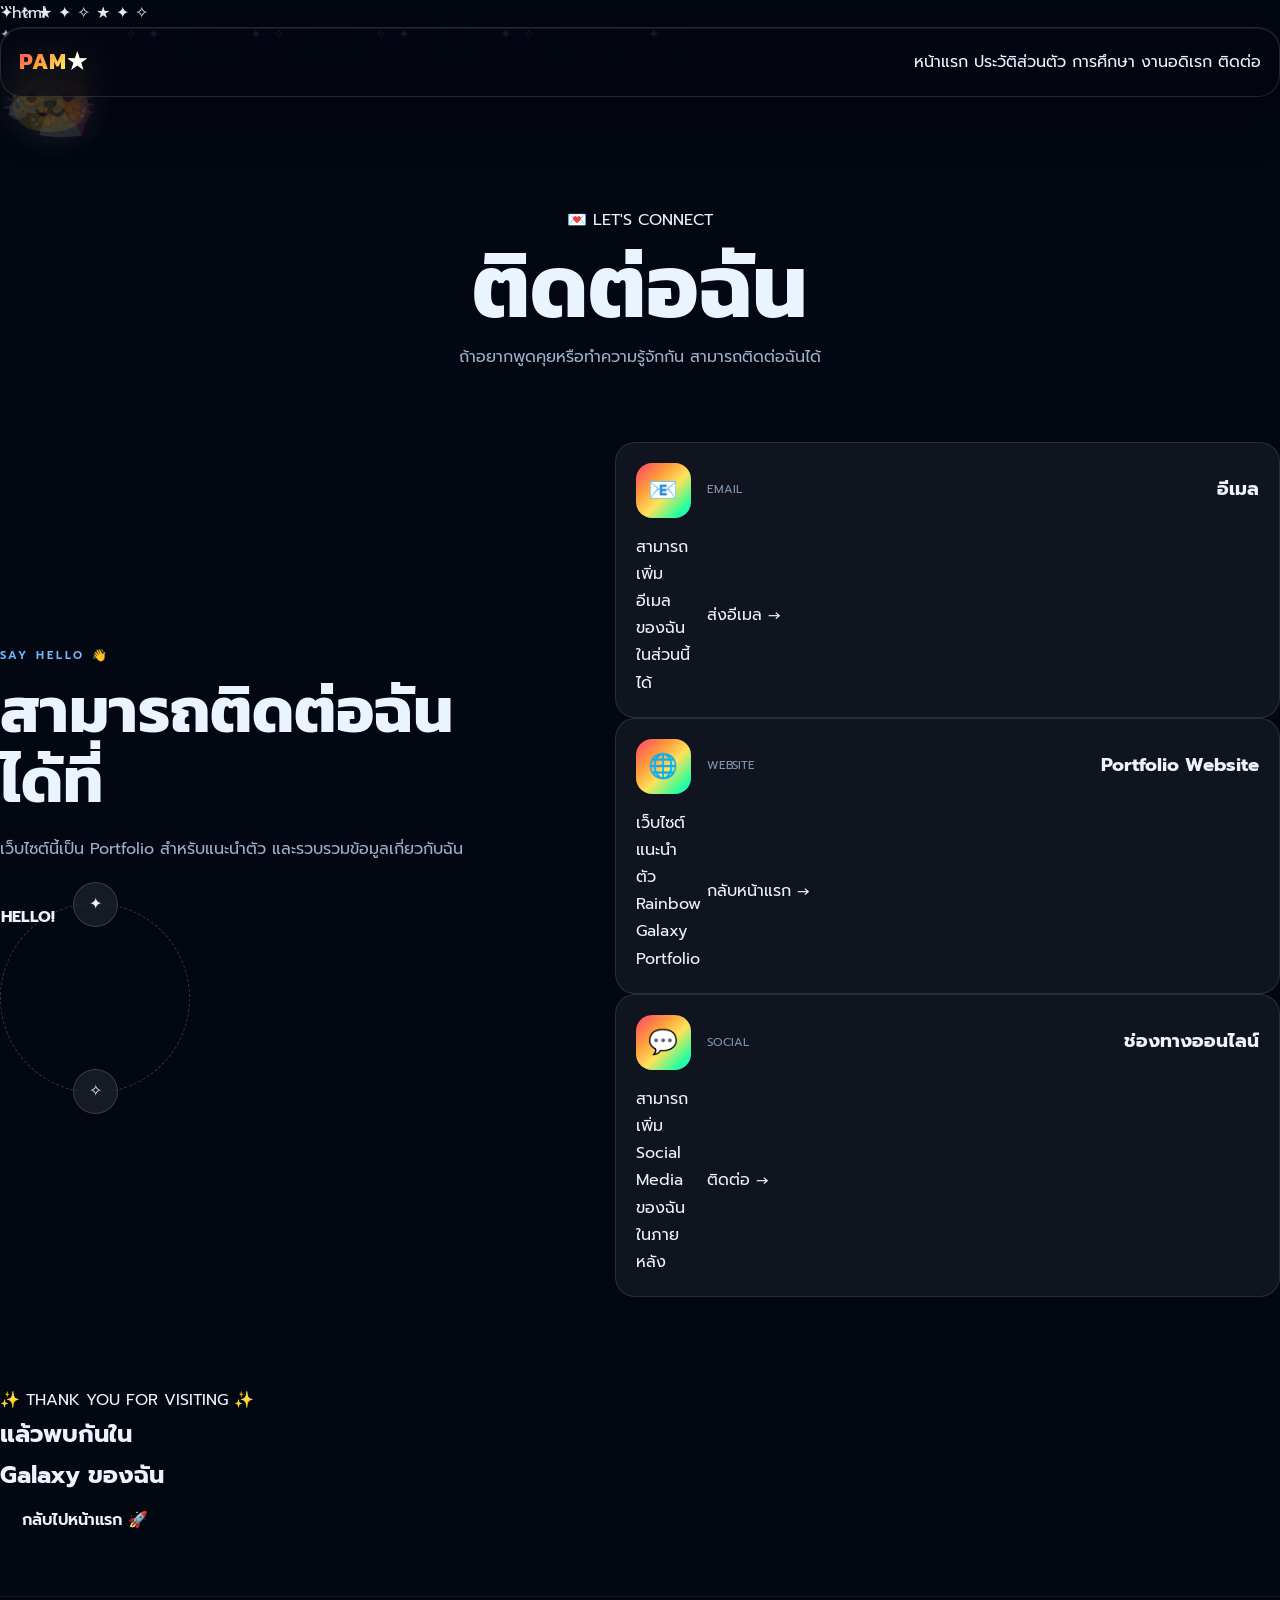
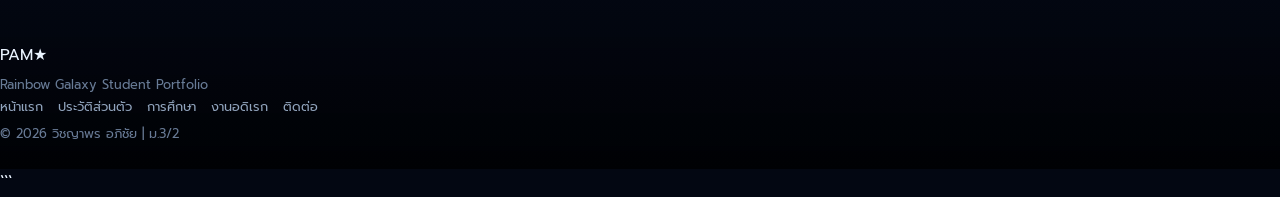
==== commit d73a73a4: "Update contact.html" ====
--- a/contact.html
+++ b/contact.html
@@ -1,154 +1,168 @@
+```html
 <!DOCTYPE html>
 <html lang="th">
 <head>
     <meta charset="UTF-8">
     <meta name="viewport" content="width=device-width, initial-scale=1.0">
-    <meta name="description" content="Contact Pompam Apichai">
-    <title>Pompam Apichai | Contact</title>
+    <meta name="description" content="ช่องทางติดต่อของวิชญาพร อภิชัย">
+    <title>Contact | PAM</title>
     <link rel="stylesheet" href="style.css">
 </head>
 
 <body>
 
-    <div class="galaxy"></div>
-    <div class="stars stars-1"></div>
-    <div class="stars stars-2"></div>
+    <div class="galaxy-bg"></div>
 
-    <div class="floating-animal animal-cat">🐱</div>
-    <div class="floating-animal animal-bunny">🐰</div>
-    <div class="floating-animal animal-butterfly">🦋</div>
-    <div class="floating-animal animal-unicorn">🦄</div>
+    <div class="stars">
+        <span>✦</span>
+        <span>✧</span>
+        <span>★</span>
+        <span>✦</span>
+        <span>✧</span>
+        <span>★</span>
+        <span>✦</span>
+        <span>✧</span>
+    </div>
 
-    <header class="site-header">
-        <nav class="navbar container">
+    <div class="floating-animal animal-one">🦄</div>
+    <div class="floating-animal animal-two">🦋</div>
+    <div class="floating-animal animal-three">🐱</div>
 
-            <a class="logo" href="index.html">
-                <span>✦</span> POMPAM
-            </a>
+    <header class="navbar">
 
-            <div class="nav-links">
-                <a href="index.html">หน้าแรก</a>
-                <a href="profile.html">ประวัติส่วนตัว</a>
-                <a href="education.html">การศึกษา</a>
-                <a href="hobby.html">งานอดิเรก</a>
-                <a class="active" href="contact.html">ติดต่อ</a>
-            </div>
+        <a href="index.html" class="logo">
+            PAM<span>★</span>
+        </a>
 
+        <nav>
+            <a href="index.html">หน้าแรก</a>
+            <a href="profile.html">ประวัติส่วนตัว</a>
+            <a href="education.html">การศึกษา</a>
+            <a href="hobby.html">งานอดิเรก</a>
+            <a href="contact.html" class="active">ติดต่อ</a>
         </nav>
+
     </header>
 
     <main>
 
-        <section class="page-hero container">
+        <section class="page-hero">
 
-            <span class="section-label">04 · CONTACT</span>
+            <div class="page-tag">💌 LET'S CONNECT</div>
 
             <h1>
-                Let's <span class="gradient-text">Connect</span> 💌
+                ติดต่อ<span>ฉัน</span>
             </h1>
 
             <p>
-                สามารถติดต่อและพูดคุยกับฉันได้
+                ถ้าอยากพูดคุยหรือทำความรู้จักกัน
+                สามารถติดต่อฉันได้
             </p>
 
         </section>
 
-        <section class="contact-section container">
+        <section class="contact-section">
 
             <div class="contact-intro">
 
-                <span class="section-label">SAY HELLO</span>
+                <div class="section-label">SAY HELLO 👋</div>
 
                 <h2>
-                    สามารถติดต่อ
-                    <span class="gradient-text">ฉันได้ที่</span> ✨
+                    สามารถ<span>ติดต่อฉัน</span>ได้ที่
                 </h2>
 
                 <p>
-                    หากต้องการพูดคุย แลกเปลี่ยนความคิดเห็น
-                    หรืออยากรู้จักกันมากขึ้น
-                    สามารถติดต่อผ่านช่องทางต่าง ๆ ได้เลย
+                    เว็บไซต์นี้เป็น Portfolio สำหรับแนะนำตัว
+                    และรวบรวมข้อมูลเกี่ยวกับฉัน
                 </p>
 
                 <div class="contact-orbit">
-                    <span>💌</span>
-                    <span>✨</span>
-                    <span>🌈</span>
+                    <span>✦</span>
+                    <strong>HELLO!</strong>
+                    <span>✧</span>
                 </div>
 
             </div>
 
-            <div class="contact-cards">
+            <div class="contact-grid">
 
-                <a class="contact-card" href="mailto:pompam@example.com">
+                <article class="contact-card">
 
                     <div class="contact-icon">📧</div>
 
-                    <div>
-                        <span>Email</span>
-                        <strong>pompam@example.com</strong>
-                    </div>
+                    <span>EMAIL</span>
 
-                    <span class="arrow">→</span>
+                    <h3>อีเมล</h3>
 
-                </a>
+                    <p>
+                        สามารถเพิ่มอีเมลของฉัน
+                        ในส่วนนี้ได้
+                    </p>
 
-                <a class="contact-card" href="index.html">
+                    <a href="mailto:example@email.com">
+                        ส่งอีเมล →
+                    </a>
+
+                </article>
+
+                <article class="contact-card">
 
                     <div class="contact-icon">🌐</div>
 
-                    <div>
-                        <span>Website</span>
-                        <strong>Pompam Portfolio</strong>
-                    </div>
+                    <span>WEBSITE</span>
 
-                    <span class="arrow">→</span>
+                    <h3>Portfolio Website</h3>
 
-                </a>
+                    <p>
+                        เว็บไซต์แนะนำตัว
+                        Rainbow Galaxy Portfolio
+                    </p>
 
-                <div class="contact-card">
+                    <a href="index.html">
+                        กลับหน้าแรก →
+                    </a>
 
-                    <div class="contact-icon">🎒</div>
+                </article>
 
-                    <div>
-                        <span>School</span>
-                        <strong>โรงเรียนจอมทอง · ม.3/2</strong>
-                    </div>
+                <article class="contact-card">
 
-                    <span class="arrow">✦</span>
+                    <div class="contact-icon">💬</div>
 
-                </div>
+                    <span>SOCIAL</span>
 
-                <div class="contact-card">
+                    <h3>ช่องทางออนไลน์</h3>
 
-                    <div class="contact-icon">📍</div>
+                    <p>
+                        สามารถเพิ่ม Social Media
+                        ของฉันในภายหลัง
+                    </p>
 
-                    <div>
-                        <span>Location</span>
-                        <strong>เชียงใหม่, ประเทศไทย</strong>
-                    </div>
+                    <a href="mailto:example@email.com">
+                        ติดต่อ →
+                    </a>
 
-                    <span class="arrow">✦</span>
-
-                </div>
+                </article>
 
             </div>
 
         </section>
 
-        <section class="cta container">
+        <section class="cta-section">
 
-            <div>
-                <span class="section-label">THANK YOU</span>
-                <h2>ขอบคุณที่เข้ามาเยี่ยมชม Portfolio 💖</h2>
-                <p>
-                    หวังว่าเว็บไซต์เล็ก ๆ นี้จะทำให้รู้จักฉันมากขึ้น
-                </p>
+            <div class="cta-content">
+
+                <span>✨ THANK YOU FOR VISITING ✨</span>
+
+                <h2>
+                    แล้วพบกันใน<br>
+                    <strong>Galaxy ของฉัน</strong>
+                </h2>
+
+                <a href="index.html" class="btn btn-primary">
+                    กลับไปหน้าแรก 🚀
+                </a>
+
             </div>
-
-            <a class="btn btn-rainbow" href="index.html">
-                กลับหน้าแรก 🏠
-            </a>
 
         </section>
 
@@ -156,12 +170,10 @@
 
     <footer class="footer">
 
-        <div class="container footer-content">
+        <div class="footer-main">
 
             <div>
-                <a class="logo" href="index.html">
-                    <span>✦</span> POMPAM
-                </a>
+                <div class="footer-logo">PAM<span>★</span></div>
                 <p>Rainbow Galaxy Student Portfolio</p>
             </div>
 
@@ -173,13 +185,14 @@
                 <a href="contact.html">ติดต่อ</a>
             </div>
 
-            <div class="copyright">
-                © 2026 Pompam Apichai · M.3/2
-            </div>
+        </div>
 
+        <div class="footer-bottom">
+            <p>© 2026 วิชญาพร อภิชัย | ม.3/2</p>
         </div>
 
     </footer>
 
 </body>
 </html>
+```
--- a/style.css
+++ b/style.css
@@ -1,734 +1,2172 @@
-/* ==========================================================================
-   GLOBAL SETTINGS & RAINBOW COSMIC THEME
-   ========================================================================== */
-@import url('https://fonts.googleapis.com/css2?family=Kanit:wght@300;400;600;700&display=swap');
+/* =========================================================
+   POMPAM APICHAI
+   RAINBOW GALAXY STUDENT PORTFOLIO
+   HTML5 + CSS3
+   ========================================================= */
+
+
+/* =========================
+   GOOGLE FONT
+   ========================= */
+
+@import url('https://fonts.googleapis.com/css2?family=Kanit:wght@300;400;500;600;700&family=Prompt:wght@300;400;500;600;700&display=swap');
+
+
+/* =========================
+   ROOT
+   ========================= */
+
+:root {
+
+    --bg: #030712;
+    --bg-light: #07152f;
+
+    --white: #ffffff;
+    --text: #eaf4ff;
+    --muted: #9eb0ca;
+
+    --blue: #2196f3;
+    --cyan: #00e5ff;
+    --purple: #9c27ff;
+    --pink: #ff2bd6;
+    --red: #ff416c;
+    --orange: #ff9a3c;
+    --yellow: #ffe259;
+    --green: #2cff9b;
+
+    --glass: rgba(255,255,255,0.07);
+    --glass-border: rgba(255,255,255,0.15);
+
+    --radius: 24px;
+
+    --rainbow:
+        linear-gradient(
+            135deg,
+            #ff416c 0%,
+            #ff9a3c 18%,
+            #ffe259 32%,
+            #2cff9b 48%,
+            #00e5ff 64%,
+            #2196f3 78%,
+            #9c27ff 90%,
+            #ff2bd6 100%
+        );
+}
+
+
+/* =========================
+   RESET
+   ========================= */
 
 * {
     margin: 0;
     padding: 0;
     box-sizing: border-box;
-    font-family: 'Kanit', sans-serif;
-}
-
-:root {
-    --bg-dark: #050b14;
-    --blue-dark: #0D47A1;
-    --blue-mid: #1976D2;
-    --blue-light: #42A5F5;
-    --blue-soft: #90CAF9;
-    --blue-ultra-light: #E3F2FD;
-    --white: #FFFFFF;
-    --rainbow-gradient: linear-gradient(135deg, #ff007f, #9c27b0, #3f51b5, #00bcd4, #4caf50, #ffeb3b, #ff9800, #ff007f);
+}
+
+html {
+    scroll-behavior: smooth;
 }
 
 body {
-    background-color: var(--bg-dark);
-    color: var(--white);
-    min-height: 100vh;
-    display: flex;
-    flex-direction: column;
+    font-family: "Prompt", sans-serif;
+    background: var(--bg);
+    color: var(--text);
+    line-height: 1.7;
     overflow-x: hidden;
-    position: relative;
-}
-
-/* ==========================================================================
-   ANIMATED BACKGROUND & COSMIC WHALE (สัตว์อวกาศขยับได้)
-   ========================================================================== */
-.stars-container {
+}
+
+a {
+    color: inherit;
+    text-decoration: none;
+}
+
+img {
+    max-width: 100%;
+    display: block;
+}
+
+button,
+a {
+    -webkit-tap-highlight-color: transparent;
+}
+
+
+/* =========================
+   GALAXY BACKGROUND
+   ========================= */
+
+.galaxy {
     position: fixed;
-    top: 0;
-    left: 0;
-    width: 100vw;
-    height: 100vh;
-    background: 
-        radial-gradient(circle at 20% 30%, rgba(13, 71, 161, 0.4) 0%, transparent 50%),
-        radial-gradient(circle at 80% 70%, rgba(156, 39, 176, 0.3) 0%, transparent 50%),
-        radial-gradient(circle at 50% 50%, rgba(0, 188, 212, 0.2) 0%, transparent 60%),
-        url("data:image/svg+xml,%3Csvg xmlns='http://www.w3.org/2000/svg' width='400' height='400' viewBox='0 0 800 800'%3E%3Cg fill='%23ffffff' fill-opacity='0.15'%3E%3Ccircle cx='100' cy='100' r='2'/%3E%3Ccircle cx='300' cy='200' r='3'/%3E%3Ccircle cx='500' cy='150' r='1.5'/%3E%3Ccircle cx='700' cy='300' r='2.5'/%3E%3Ccircle cx='200' cy='600' r='2'/%3E%3Ccircle cx='600' cy='700' r='3'/%3E%3C/g%3E%3C/svg%3E");
+    inset: 0;
+    z-index: -10;
+
+    background:
+        radial-gradient(
+            circle at 15% 20%,
+            rgba(33,150,243,0.20),
+            transparent 25%
+        ),
+        radial-gradient(
+            circle at 80% 15%,
+            rgba(255,43,214,0.18),
+            transparent 24%
+        ),
+        radial-gradient(
+            circle at 70% 75%,
+            rgba(156,39,255,0.20),
+            transparent 27%
+        ),
+        radial-gradient(
+            circle at 20% 85%,
+            rgba(0,229,255,0.13),
+            transparent 25%
+        ),
+        #02040d;
+
+    overflow: hidden;
+}
+
+.galaxy::before {
+    content: "";
+    position: absolute;
+    width: 900px;
+    height: 900px;
+    left: 50%;
+    top: 45%;
+
+    transform: translate(-50%, -50%) rotate(-18deg);
+
+    background:
+        linear-gradient(
+            120deg,
+            transparent 20%,
+            rgba(255,255,255,0.025),
+            rgba(0,229,255,0.08),
+            rgba(156,39,255,0.08),
+            rgba(255,43,214,0.07),
+            transparent 80%
+        );
+
+    filter: blur(45px);
+    border-radius: 50%;
+    animation: galaxyRotate 30s linear infinite;
+}
+
+@keyframes galaxyRotate {
+    from {
+        transform: translate(-50%, -50%) rotate(-18deg);
+    }
+
+    to {
+        transform: translate(-50%, -50%) rotate(342deg);
+    }
+}
+
+
+/* =========================
+   STARS
+   ========================= */
+
+.stars {
+    position: fixed;
+    inset: 0;
+    z-index: -8;
+    pointer-events: none;
+}
+
+.stars::before,
+.stars::after {
+    content: "✦   ·    ✧       ·   ✦     ·        ✧    ·    ✦";
+    position: absolute;
+    width: 200%;
+    height: 200%;
+
+    color: rgba(255,255,255,0.7);
+    font-size: 14px;
+    letter-spacing: 25px;
+    line-height: 70px;
+
+    animation: starsMove 35s linear infinite;
+}
+
+.stars-2::before {
+    color: rgba(120,210,255,0.7);
+    font-size: 9px;
+    animation-duration: 50s;
+    animation-direction: reverse;
+}
+
+@keyframes starsMove {
+    from {
+        transform: translateY(0);
+    }
+
+    to {
+        transform: translateY(-180px);
+    }
+}
+
+
+/* =========================
+   FLOATING ANIMALS
+   ========================= */
+
+.floating-animal {
+    position: fixed;
     z-index: -2;
-    animation: cosmicShift 20s ease infinite alternate;
-}
-
-@keyframes cosmicShift {
-    0% { transform: scale(1) rotate(0deg); }
-    100% { transform: scale(1.1) rotate(2deg); }
-}
-
-/* Cosmic Whale Floating Animation (สัตว์ยักษ์อวกาศลอยข้ามหน้าจอ) */
-.cosmic-whale {
-    position: fixed;
-    top: 20%;
-    left: -300px;
-    width: 280px;
-    height: 140px;
-    z-index: -1;
-    opacity: 0.35;
     pointer-events: none;
-    background: url("data:image/svg+xml,%3Csvg xmlns='http://www.w3.org/2000/svg' viewBox='0 0 200 100'%3E%3Cpath fill='%2390CAF9' d='M180,40 C150,10 100,10 60,30 C40,40 20,35 5,20 C15,50 30,65 60,65 C100,65 140,80 170,60 C190,45 195,50 180,40 Z'/%3E%3Ccircle cx='160' cy='35' r='3' fill='%23ffffff'/%3E%3C/svg%3E") no-repeat center center/contain;
-    filter: drop-shadow(0 0 15px rgba(66, 165, 245, 0.8));
-    animation: floatWhale 35s linear infinite;
-}
-
-@keyframes floatWhale {
-    0% { transform: translateX(0) translateY(0) rotate(0deg); }
-    50% { transform: translateX(calc(100vw + 400px)) translateY(-80px) rotate(5deg); }
-    50.01% { transform: translateX(calc(100vw + 400px)) translateY(100px) rotate(180deg); }
-    100% { transform: translateX(-400px) translateY(0) rotate(180deg); }
-}
-
-/* ==========================================================================
-   NAVIGATION BAR (Glassmorphism & Sticky)
-   ========================================================================== */
-.header {
+    font-size: 80px;
+    opacity: 0.15;
+    filter: drop-shadow(0 0 25px rgba(255,255,255,0.4));
+}
+
+.animal-cat {
+    top: 18%;
+    left: 2%;
+    animation: animalFloat1 8s ease-in-out infinite;
+}
+
+.animal-bunny {
+    top: 55%;
+    right: 1%;
+    font-size: 100px;
+    animation: animalFloat2 10s ease-in-out infinite;
+}
+
+.animal-butterfly {
+    top: 35%;
+    right: 7%;
+    font-size: 70px;
+    animation: animalFloat3 7s ease-in-out infinite;
+}
+
+.animal-unicorn {
+    bottom: 5%;
+    left: 5%;
+    font-size: 90px;
+    animation: animalFloat4 12s ease-in-out infinite;
+}
+
+@keyframes animalFloat1 {
+
+    0%, 100% {
+        transform: translate(0,0) rotate(-8deg);
+    }
+
+    50% {
+        transform: translate(40px,-50px) rotate(8deg);
+    }
+}
+
+@keyframes animalFloat2 {
+
+    0%, 100% {
+        transform: translate(0,0) rotate(5deg);
+    }
+
+    50% {
+        transform: translate(-60px,30px) rotate(-8deg);
+    }
+}
+
+@keyframes animalFloat3 {
+
+    0%, 100% {
+        transform: translate(0,0) rotate(0);
+    }
+
+    50% {
+        transform: translate(-35px,-45px) rotate(15deg);
+    }
+}
+
+@keyframes animalFloat4 {
+
+    0%, 100% {
+        transform: translate(0,0);
+    }
+
+    50% {
+        transform: translate(50px,-35px);
+    }
+}
+
+
+/* =========================
+   CONTAINER
+   ========================= */
+
+.container {
+    width: min(1180px, 92%);
+    margin-inline: auto;
+}
+
+
+/* =========================
+   NAVIGATION
+   ========================= */
+
+.site-header {
     position: sticky;
-    top: 0;
+    top: 15px;
     z-index: 1000;
-    background: rgba(13, 71, 161, 0.4);
-    backdrop-filter: blur(16px);
-    -webkit-backdrop-filter: blur(16px);
-    border-bottom: 1px solid rgba(255, 255, 255, 0.15);
-    box-shadow: 0 4px 20px rgba(0, 0, 0, 0.4);
+    padding-top: 15px;
 }
 
 .navbar {
-    max-width: 1200px;
-    margin: 0 auto;
-    display: flex;
-    justify-content: space-between;
-    align-items: center;
-    padding: 1rem 2rem;
-}
-
-.logo {
-    font-size: 1.5rem;
-    font-weight: 700;
-    color: var(--white);
-    text-decoration: none;
+    min-height: 70px;
+
     display: flex;
     align-items: center;
-    gap: 10px;
+    justify-content: space-between;
+
+    padding: 12px 18px;
+
+    background: rgba(3,7,18,0.70);
+    border: 1px solid rgba(255,255,255,0.13);
+    border-radius: 22px;
+
+    backdrop-filter: blur(18px);
+    -webkit-backdrop-filter: blur(18px);
+
+    box-shadow:
+        0 15px 50px rgba(0,0,0,0.35),
+        inset 0 1px rgba(255,255,255,0.08);
+}
+
+.logo {
+    font-family: "Kanit", sans-serif;
+    font-size: 1.35rem;
+    font-weight: 700;
+    letter-spacing: 1px;
+
+    background: var(--rainbow);
+    background-size: 250% auto;
+
+    -webkit-background-clip: text;
+    background-clip: text;
+    color: transparent;
+
+    animation: rainbowMove 5s linear infinite;
 }
 
 .logo span {
-    color: var(--blue-soft);
+    color: #fff;
 }
 
 .nav-links {
     display: flex;
-    list-style: none;
-    gap: 1.5rem;
+    gap: 6px;
+    flex-wrap: wrap;
+    justify-content: flex-end;
 }
 
 .nav-links a {
-    color: var(--blue-ultra-light);
-    text-decoration: none;
-    font-weight: 400;
-    padding: 0.5rem 1rem;
-    border-radius: 20px;
-    transition: all 0.3s ease;
-    display: flex;
+    position: relative;
+
+    padding: 9px 14px;
+
+    border-radius: 14px;
+
+    color: #b8c7dc;
+
+    font-size: 0.9rem;
+
+    transition:
+        color 0.3s ease,
+        background 0.3s ease,
+        transform 0.3s ease;
+}
+
+.nav-links a:hover {
+    color: #fff;
+    background: rgba(255,255,255,0.08);
+    transform: translateY(-2px);
+}
+
+.nav-links a.active {
+    color: #fff;
+    background: linear-gradient(
+        135deg,
+        rgba(33,150,243,0.25),
+        rgba(156,39,255,0.25)
+    );
+}
+
+.nav-links a.active::after {
+    content: "";
+
+    position: absolute;
+    left: 18%;
+    right: 18%;
+    bottom: 3px;
+
+    height: 2px;
+
+    background: var(--rainbow);
+    border-radius: 10px;
+}
+
+
+/* =========================
+   HERO
+   ========================= */
+
+.hero {
+    min-height: calc(100vh - 100px);
+
+    display: grid;
+    grid-template-columns: 1.05fr 0.95fr;
+
     align-items: center;
-    gap: 8px;
-}
-
-.nav-links a:hover,
-.nav-links a.active {
-    background: var(--rainbow-gradient);
-    background-size: 200% 200%;
-    animation: rainbowGlow 4s linear infinite;
-    color: var(--white);
-    box-shadow: 0 0 15px rgba(66, 165, 245, 0.6);
-    transform: translateY(-2px);
-}
-
-/* ==========================================================================
-   MAIN LAYOUT & GLASS CARDS
-   ========================================================================== */
-.main-container {
-    max-width: 1200px;
-    margin: 2rem auto;
-    padding: 0 1.5rem;
-    flex: 1;
-}
-
-.glass-box {
-    background: rgba(15, 23, 42, 0.65);
-    backdrop-filter: blur(12px);
-    border: 1px solid rgba(255, 255, 255, 0.12);
-    border-radius: 20px;
-    padding: 2rem;
-    box-shadow: 0 8px 32px 0 rgba(0, 0, 0, 0.37);
-    transition: all 0.3s ease;
-}
-
-.glass-box:hover {
-    border-color: rgba(144, 202, 249, 0.4);
-    box-shadow: 0 12px 40px rgba(25, 118, 210, 0.3);
-}
-
-.rainbow-text {
-    background: var(--rainbow-gradient);
-    background-size: 300% 300%;
+    gap: 50px;
+
+    padding-top: 50px;
+    padding-bottom: 70px;
+}
+
+.hero-content {
+    animation: fadeUp 0.9s ease both;
+}
+
+.rainbow-badge {
+    display: inline-block;
+
+    padding: 7px 14px;
+
+    border: 1px solid rgba(255,255,255,0.18);
+    border-radius: 999px;
+
+    background: rgba(255,255,255,0.06);
+
+    font-size: 0.75rem;
+    letter-spacing: 1.5px;
+
+    box-shadow:
+        0 0 25px rgba(33,150,243,0.15);
+}
+
+.hello {
+    margin-top: 25px;
+    color: #91a6c5;
+    font-size: 1.1rem;
+}
+
+.hero h1 {
+    font-family: "Kanit", sans-serif;
+    font-size: clamp(3.5rem, 8vw, 6.7rem);
+    line-height: 0.95;
+    margin-top: 5px;
+    letter-spacing: -2px;
+}
+
+.hero h1 span {
+    display: block;
+
+    background: var(--rainbow);
+    background-size: 250% auto;
+
     -webkit-background-clip: text;
-    -webkit-text-fill-color: transparent;
-    animation: rainbowShift 6s ease infinite;
-}
-
-@keyframes rainbowShift {
-    0% { background-position: 0% 50%; }
-    50% { background-position: 100% 50%; }
-    100% { background-position: 0% 50%; }
-}
-
-@keyframes rainbowGlow {
-    0% { background-position: 0% 50%; }
-    50% { background-position: 100% 50%; }
-    100% { background-position: 0% 50%; }
-}
-
-/* Page Header Title */
-.page-header {
-    text-align: center;
-    margin-bottom: 2.5rem;
-}
-
-.page-header h1 {
-    font-size: 2.5rem;
-    margin-bottom: 0.5rem;
-}
-
-.page-header p {
-    color: var(--blue-soft);
-    font-size: 1.1rem;
-}
-
-/* ==========================================================================
-   HERO SECTION (INDEX)
-   ========================================================================== */
-.hero-section {
-    display: grid;
-    grid-template-columns: 1fr 1fr;
-    gap: 3rem;
-    align-items: center;
-    min-height: 70vh;
-}
-
-.badge-sparkle {
-    display: inline-block;
-    background: rgba(25, 118, 210, 0.3);
-    border: 1px solid var(--blue-light);
-    padding: 0.4rem 1.2rem;
-    border-radius: 50px;
-    color: var(--blue-soft);
-    font-size: 0.9rem;
-    margin-bottom: 1.5rem;
-}
-
-.hero-title {
-    font-size: 3rem;
-    line-height: 1.2;
-    margin-bottom: 1rem;
-}
-
-.hero-subtitle {
-    font-size: 1.2rem;
-    color: var(--blue-ultra-light);
-    margin-bottom: 2rem;
-    line-height: 1.6;
+    background-clip: text;
+    color: transparent;
+
+    animation: rainbowMove 6s linear infinite;
+}
+
+.hero h2 {
+    margin-top: 16px;
+    font-size: 1.5rem;
+}
+
+.gradient-text {
+    background: var(--rainbow);
+    background-size: 250% auto;
+
+    -webkit-background-clip: text;
+    background-clip: text;
+    color: transparent;
+
+    animation: rainbowMove 6s linear infinite;
+}
+
+@keyframes rainbowMove {
+    to {
+        background-position: 250% center;
+    }
+}
+
+.hero-description {
+    max-width: 620px;
+    margin-top: 22px;
+
+    color: var(--muted);
+    font-size: 1rem;
 }
 
 .hero-buttons {
     display: flex;
-    gap: 1rem;
-}
+    flex-wrap: wrap;
+    gap: 12px;
+    margin-top: 30px;
+}
+
+
+/* =========================
+   BUTTON
+   ========================= */
 
 .btn {
     display: inline-flex;
     align-items: center;
-    gap: 10px;
-    padding: 0.8rem 1.8rem;
-    border-radius: 50px;
-    text-decoration: none;
+    justify-content: center;
+
+    min-height: 50px;
+
+    padding: 0 22px;
+
+    border-radius: 16px;
+
     font-weight: 600;
-    transition: all 0.3s ease;
-}
-
-.btn-primary {
-    background: var(--rainbow-gradient);
-    background-size: 200% 200%;
-    color: var(--white);
-    animation: rainbowGlow 5s ease infinite;
-    box-shadow: 0 4px 20px rgba(0, 0, 0, 0.3);
-}
-
-.btn-primary:hover {
-    transform: translateY(-3px) scale(1.03);
-    box-shadow: 0 8px 25px rgba(233, 30, 99, 0.5);
-}
-
-.btn-secondary {
-    background: rgba(255, 255, 255, 0.1);
-    color: var(--white);
-    border: 1px solid rgba(255, 255, 255, 0.2);
-}
-
-.btn-secondary:hover {
-    background: rgba(255, 255, 255, 0.25);
-    transform: translateY(-3px);
-}
-
-.hero-image-wrapper {
+
+    transition:
+        transform 0.3s ease,
+        box-shadow 0.3s ease,
+        background 0.3s ease;
+}
+
+.btn:hover {
+    transform: translateY(-4px) scale(1.02);
+}
+
+.btn-rainbow {
+    color: #fff;
+
+    background: var(--rainbow);
+    background-size: 250% auto;
+
+    box-shadow:
+        0 10px 35px rgba(156,39,255,0.25);
+
+    animation: rainbowMove 5s linear infinite;
+}
+
+.btn-rainbow:hover {
+    box-shadow:
+        0 15px 45px rgba(255,43,214,0.35);
+}
+
+.btn-glass {
+    border: 1px solid rgba(255,255,255,0.15);
+    background: rgba(255,255,255,0.06);
+
+    backdrop-filter: blur(10px);
+}
+
+.btn-glass:hover {
+    background: rgba(255,255,255,0.12);
+}
+
+
+/* =========================
+   HERO STATS
+   ========================= */
+
+.mini-stats {
+    display: flex;
+    gap: 30px;
+    margin-top: 45px;
+}
+
+.mini-stats div {
+    display: flex;
+    flex-direction: column;
+}
+
+.mini-stats strong {
+    font-family: "Kanit", sans-serif;
+    font-size: 1.6rem;
+}
+
+.mini-stats span {
+    color: #788ca9;
+    font-size: 0.75rem;
+}
+
+
+/* =========================
+   HERO VISUAL
+   ========================= */
+
+.hero-visual {
     position: relative;
-    display: flex;
-    justify-content: center;
-    align-items: center;
-}
-
-.glowing-ring {
+    min-height: 580px;
+
+    display: grid;
+    place-items: center;
+
+    animation: fadeUp 1.1s ease both;
+}
+
+.profile-orb {
+    position: relative;
+
+    width: min(390px, 75vw);
+    aspect-ratio: 1;
+
+    display: grid;
+    place-items: center;
+
+    border-radius: 50%;
+
+    background:
+        radial-gradient(
+            circle at 40% 30%,
+            rgba(255,255,255,0.2),
+            transparent 20%
+        ),
+        linear-gradient(
+            135deg,
+            rgba(33,150,243,0.2),
+            rgba(156,39,255,0.2)
+        );
+
+    border: 2px solid rgba(255,255,255,0.2);
+
+    box-shadow:
+        0 0 50px rgba(33,150,243,0.25),
+        0 0 120px rgba(156,39,255,0.16),
+        inset 0 0 50px rgba(255,255,255,0.05);
+
+    animation: orbFloat 6s ease-in-out infinite;
+}
+
+.profile-orb::before {
+    content: "";
+
     position: absolute;
-    width: 320px;
-    height: 320px;
+    inset: -7px;
+
     border-radius: 50%;
-    background: var(--rainbow-gradient);
-    filter: blur(25px);
-    opacity: 0.6;
-    animation: rotateGlow 8s linear infinite;
-}
-
-@keyframes rotateGlow {
-    0% { transform: rotate(0deg); }
-    100% { transform: rotate(360deg); }
-}
-
-.hero-image-card {
-    position: relative;
-    width: 300px;
-    height: 300px;
+
+    background: var(--rainbow);
+
+    z-index: -1;
+
+    animation: spin 8s linear infinite;
+
+    opacity: 0.7;
+}
+
+.profile-orb::after {
+    content: "";
+
+    position: absolute;
+    inset: 4px;
+
     border-radius: 50%;
-    overflow: hidden;
-    border: 4px solid rgba(255, 255, 255, 0.8);
-    box-shadow: 0 10px 30px rgba(0, 0, 0, 0.5);
-    transition: transform 0.4s ease;
-}
-
-.hero-image-card:hover {
-    transform: scale(1.05) rotate(2deg);
-}
-
-.hero-image-card img {
-    width: 100%;
-    height: 100%;
-    object-fit: cover;
-}
-
-/* Quick Highlights */
-.quick-highlights {
-    display: grid;
-    grid-template-columns: repeat(auto-fit, minmax(250px, 1fr));
-    gap: 1.5rem;
-    margin-top: 4rem;
-}
-
-.highlight-card {
-    background: rgba(13, 71, 161, 0.25);
-    border: 1px solid rgba(66, 165, 245, 0.2);
-    border-radius: 16px;
-    padding: 1.5rem;
-    text-align: center;
-    backdrop-filter: blur(8px);
-    transition: transform 0.3s ease;
-}
-
-.highlight-card:hover {
-    transform: translateY(-5px);
-    border-color: var(--blue-light);
-}
-
-.highlight-icon {
-    font-size: 2rem;
-    color: var(--blue-light);
-    margin-bottom: 0.8rem;
-}
-
-/* ==========================================================================
-   PROFILE SECTION (PROFILE.HTML)
-   ========================================================================== */
-.profile-section-wrapper {
-    display: grid;
-    grid-template-columns: 1fr 2fr;
-    gap: 2.5rem;
-}
-
-.profile-card-main {
-    position: relative;
-    border-radius: 20px;
-    overflow: hidden;
-    border: 2px solid rgba(255, 255, 255, 0.2);
-    box-shadow: 0 10px 30px rgba(0, 0, 0, 0.5);
-}
-
-.profile-card-main img {
-    width: 100%;
-    height: 100%;
-    object-fit: cover;
-    display: block;
-}
-
-.profile-badge {
-    position: absolute;
-    bottom: 15px;
-    left: 50%;
-    transform: translateX(-50%);
-    background: var(--rainbow-gradient);
-    padding: 0.4rem 1.2rem;
-    border-radius: 20px;
-    font-weight: 600;
-    white-space: nowrap;
-}
-
-.info-list {
-    list-style: none;
-    margin-top: 1rem;
-}
-
-.info-list li {
-    font-size: 1.1rem;
-    padding: 0.8rem 0;
-    border-bottom: 1px solid rgba(255, 255, 255, 0.1);
+
+    background: #050a18;
+
+    z-index: -1;
+}
+
+.profile-placeholder {
+    width: 78%;
+    height: 78%;
+
+    border-radius: 50%;
+
     display: flex;
     align-items: center;
+    justify-content: center;
+    flex-direction: column;
+
+    background:
+        radial-gradient(
+            circle,
+            rgba(255,255,255,0.12),
+            rgba(0,0,0,0.5)
+        );
+
+    border: 1px solid rgba(255,255,255,0.12);
+
+    box-shadow:
+        inset 0 0 60px rgba(33,150,243,0.15);
+}
+
+.profile-emoji {
+    font-size: clamp(7rem, 14vw, 11rem);
+    filter:
+        drop-shadow(0 0 15px rgba(33,150,243,0.5));
+}
+
+.profile-placeholder span {
+    font-family: "Kanit", sans-serif;
+    letter-spacing: 5px;
+    color: #fff;
+}
+
+@keyframes orbFloat {
+
+    0%, 100% {
+        transform: translateY(0);
+    }
+
+    50% {
+        transform: translateY(-18px);
+    }
+}
+
+@keyframes spin {
+    to {
+        transform: rotate(360deg);
+    }
+}
+
+
+/* =========================
+   ORBITS
+   ========================= */
+
+.rainbow-orbit {
+    position: absolute;
+
+    width: 440px;
+    height: 180px;
+
+    border: 2px solid transparent;
+    border-top-color: #ff416c;
+    border-right-color: #00e5ff;
+
+    border-radius: 50%;
+
+    opacity: 0.65;
+
+    transform: rotate(25deg);
+
+    animation: orbitSpin 7s linear infinite;
+}
+
+.orbit-two {
+    width: 500px;
+    height: 220px;
+
+    border-top-color: #ffe259;
+    border-right-color: #9c27ff;
+
+    transform: rotate(-35deg);
+
+    animation-duration: 10s;
+}
+
+@keyframes orbitSpin {
+    to {
+        transform: rotate(385deg);
+    }
+}
+
+
+/* =========================
+   SPARKLES
+   ========================= */
+
+.sparkle {
+    position: absolute;
+    color: white;
+    font-size: 1.7rem;
+
+    text-shadow:
+        0 0 10px white,
+        0 0 25px #00e5ff;
+
+    animation: sparkle 2s ease-in-out infinite;
+}
+
+.sparkle-one {
+    top: 15%;
+    right: 12%;
+}
+
+.sparkle-two {
+    bottom: 17%;
+    left: 12%;
+    animation-delay: 0.7s;
+}
+
+.sparkle-three {
+    top: 43%;
+    left: 0;
+    animation-delay: 1.2s;
+}
+
+@keyframes sparkle {
+
+    0%, 100% {
+        opacity: 0.2;
+        transform: scale(0.7);
+    }
+
+    50% {
+        opacity: 1;
+        transform: scale(1.3) rotate(20deg);
+    }
+}
+
+
+/* =========================
+   FLOATING TAGS
+   ========================= */
+
+.floating-tag {
+    position: absolute;
+
+    padding: 9px 15px;
+
+    border-radius: 999px;
+
+    background: rgba(255,255,255,0.08);
+    border: 1px solid rgba(255,255,255,0.13);
+
+    backdrop-filter: blur(12px);
+
+    font-size: 0.8rem;
+
+    box-shadow:
+        0 10px 35px rgba(0,0,0,0.25);
+}
+
+.tag-one {
+    top: 16%;
+    left: 0;
+    animation: tagFloat 5s ease-in-out infinite;
+}
+
+.tag-two {
+    right: 0;
+    top: 32%;
+    animation: tagFloat 6s ease-in-out infinite reverse;
+}
+
+.tag-three {
+    bottom: 16%;
+    left: 5%;
+    animation: tagFloat 7s ease-in-out infinite;
+}
+
+@keyframes tagFloat {
+
+    0%, 100% {
+        transform: translateY(0);
+    }
+
+    50% {
+        transform: translateY(-15px);
+    }
+}
+
+
+/* =========================
+   SECTIONS
+   ========================= */
+
+.section {
+    padding: 90px 0;
+}
+
+.section-heading {
+    text-align: center;
+    max-width: 700px;
+    margin: 0 auto 45px;
+}
+
+.section-label {
+    display: inline-block;
+
+    font-size: 0.7rem;
+    font-weight: 600;
+    letter-spacing: 3px;
+
+    color: #72baff;
+}
+
+.section-heading h2,
+.page-hero h1 {
+    font-family: "Kanit", sans-serif;
+}
+
+.section-heading h2 {
+    font-size: clamp(2rem, 5vw, 3.2rem);
+    margin-top: 8px;
+}
+
+.section-heading p {
+    color: var(--muted);
+    margin-top: 10px;
+}
+
+
+/* =========================
+   FEATURE CARDS
+   ========================= */
+
+.feature-grid {
+    display: grid;
+    grid-template-columns: repeat(3, 1fr);
+    gap: 20px;
+}
+
+.feature-card {
+    position: relative;
+    overflow: hidden;
+
+    padding: 32px;
+
+    min-height: 250px;
+
+    background: rgba(255,255,255,0.055);
+
+    border: 1px solid rgba(255,255,255,0.12);
+
+    border-radius: var(--radius);
+
+    backdrop-filter: blur(14px);
+
+    transition:
+        transform 0.4s ease,
+        border-color 0.4s ease,
+        box-shadow 0.4s ease;
+}
+
+.feature-card::before {
+    content: "";
+
+    position: absolute;
+    width: 150px;
+    height: 150px;
+
+    top: -70px;
+    right: -70px;
+
+    border-radius: 50%;
+
+    background: rgba(33,150,243,0.18);
+    filter: blur(20px);
+}
+
+.feature-card:hover {
+    transform: translateY(-10px);
+
+    border-color: rgba(255,255,255,0.3);
+
+    box-shadow:
+        0 25px 60px rgba(0,0,0,0.35);
+}
+
+.feature-icon {
+    font-size: 3rem;
+    margin-bottom: 15px;
+
+    filter:
+        drop-shadow(0 0 12px rgba(255,255,255,0.25));
+}
+
+.feature-card h3 {
+    font-family: "Kanit", sans-serif;
+    font-size: 1.5rem;
+}
+
+.feature-card p {
+    color: var(--muted);
+    margin-top: 8px;
+}
+
+
+/* =========================
+   CTA
+   ========================= */
+
+.cta {
+    margin-top: 30px;
+    margin-bottom: 90px;
+
+    padding: 42px;
+
+    display: flex;
+    align-items: center;
+    justify-content: space-between;
+    gap: 30px;
+
+    border-radius: 28px;
+
+    background:
+        linear-gradient(
+            120deg,
+            rgba(33,150,243,0.13),
+            rgba(156,39,255,0.13),
+            rgba(255,43,214,0.09)
+        );
+
+    border: 1px solid rgba(255,255,255,0.13);
+
+    box-shadow:
+        0 25px 70px rgba(0,0,0,0.25);
+}
+
+.cta h2 {
+    font-family: "Kanit", sans-serif;
+    font-size: 2rem;
+}
+
+.cta p {
+    color: var(--muted);
+}
+
+
+/* =========================
+   PAGE HERO
+   ========================= */
+
+.page-hero {
+    text-align: center;
+    padding-top: 110px;
+    padding-bottom: 70px;
+}
+
+.page-hero h1 {
+    font-size: clamp(3rem, 7vw, 5.5rem);
+    line-height: 1;
+    margin-top: 8px;
+}
+
+.page-hero p {
+    color: var(--muted);
+    margin-top: 14px;
+}
+
+
+/* =========================
+   PROFILE
+   ========================= */
+
+.profile-section {
+    display: grid;
+    grid-template-columns: 0.8fr 1.2fr;
+
+    gap: 70px;
+
+    align-items: center;
+
+    padding-bottom: 80px;
+}
+
+.profile-large {
+    position: relative;
+
+    min-height: 450px;
+
+    display: grid;
+    place-items: center;
+}
+
+.profile-image {
+    width: 330px;
+    height: 390px;
+
+    display: flex;
+    flex-direction: column;
+    align-items: center;
+    justify-content: center;
+
+    border-radius: 45% 45% 35% 35%;
+
+    background:
+        linear-gradient(
+            145deg,
+            rgba(33,150,243,0.2),
+            rgba(156,39,255,0.16),
+            rgba(255,43,214,0.15)
+        );
+
+    border: 2px solid rgba(255,255,255,0.15);
+
+    box-shadow:
+        0 25px 70px rgba(0,0,0,0.45),
+        0 0 70px rgba(33,150,243,0.15);
+
+    animation: profileFloat 6s ease-in-out infinite;
+
+    position: relative;
+    z-index: 2;
+}
+
+.profile-image div {
+    font-size: 10rem;
+    filter:
+        drop-shadow(0 0 20px rgba(33,150,243,0.45));
+}
+
+.profile-image span {
+    font-family: "Kanit", sans-serif;
+    letter-spacing: 6px;
+}
+
+.profile-glow {
+    position: absolute;
+
+    width: 330px;
+    height: 330px;
+
+    border-radius: 50%;
+
+    background: var(--rainbow);
+
+    filter: blur(70px);
+    opacity: 0.18;
+
+    animation: rainbowMove 7s linear infinite;
+}
+
+.profile-rainbow {
+    position: absolute;
+
+    width: 380px;
+    height: 380px;
+
+    border: 2px dashed rgba(255,255,255,0.18);
+    border-radius: 50%;
+
+    animation: spin 18s linear infinite;
+}
+
+@keyframes profileFloat {
+
+    0%, 100% {
+        transform: translateY(0) rotate(-2deg);
+    }
+
+    50% {
+        transform: translateY(-15px) rotate(2deg);
+    }
+}
+
+.profile-info h2 {
+    font-family: "Kanit", sans-serif;
+    font-size: clamp(2rem, 4vw, 3.3rem);
+    line-height: 1.1;
+    margin-top: 10px;
+}
+
+.profile-info > p {
+    color: var(--muted);
+    margin-top: 18px;
+    max-width: 650px;
+}
+
+.info-grid {
+    display: grid;
+    grid-template-columns: repeat(2, 1fr);
     gap: 12px;
-}
-
-.info-list li strong {
-    color: var(--blue-soft);
-    min-width: 140px;
-}
-
-.margin-top { margin-top: 1.5rem; }
-.margin-top-large { margin-top: 3rem; }
-
-.about-text {
-    line-height: 1.8;
-    color: var(--blue-ultra-light);
-    font-size: 1.05rem;
-    margin-top: 0.8rem;
-}
-
-/* ==========================================================================
-   EDUCATION TIMELINE & TABLE (EDUCATION.HTML)
-   ========================================================================== */
-.timeline-container {
+
+    margin-top: 25px;
+}
+
+.info-box {
+    padding: 17px;
+
+    background: rgba(255,255,255,0.055);
+
+    border: 1px solid rgba(255,255,255,0.11);
+
+    border-radius: 17px;
+
+    transition:
+        transform 0.3s ease,
+        background 0.3s ease;
+}
+
+.info-box:hover {
+    transform: translateY(-5px);
+    background: rgba(255,255,255,0.09);
+}
+
+.info-box span {
+    display: block;
+    color: #8ca1bd;
+    font-size: 0.72rem;
+}
+
+.info-box strong {
+    display: block;
+    margin-top: 3px;
+}
+
+
+/* =========================
+   ABOUT BOX
+   ========================= */
+
+.about-box {
+    display: grid;
+    grid-template-columns: auto 1fr;
+
+    gap: 25px;
+
+    padding: 35px;
+
+    background:
+        linear-gradient(
+            135deg,
+            rgba(33,150,243,0.1),
+            rgba(156,39,255,0.08)
+        );
+
+    border: 1px solid rgba(255,255,255,0.13);
+
+    border-radius: 28px;
+}
+
+.about-icon {
+    width: 70px;
+    height: 70px;
+
+    display: grid;
+    place-items: center;
+
+    border-radius: 20px;
+
+    background: var(--rainbow);
+    background-size: 250% auto;
+
+    font-size: 2rem;
+
+    animation: rainbowMove 6s linear infinite;
+}
+
+.about-box h2 {
+    font-family: "Kanit", sans-serif;
+    font-size: 2rem;
+}
+
+.about-box p {
+    color: var(--muted);
+    margin-top: 8px;
+}
+
+
+/* =========================
+   TIMELINE
+   ========================= */
+
+.timeline {
+    max-width: 900px;
+    margin: auto;
+
     position: relative;
-    max-width: 800px;
-    margin: 0 auto;
-    padding-left: 2rem;
-    border-left: 3px solid var(--blue-mid);
+}
+
+.timeline::before {
+    content: "";
+
+    position: absolute;
+
+    top: 0;
+    bottom: 0;
+
+    left: 30px;
+
+    width: 2px;
+
+    background:
+        linear-gradient(
+            to bottom,
+            #ff416c,
+            #ffe259,
+            #2cff9b,
+            #00e5ff,
+            #9c27ff,
+            #ff2bd6
+        );
 }
 
 .timeline-item {
     position: relative;
-    margin-bottom: 2.5rem;
+
+    display: grid;
+    grid-template-columns: 65px 1fr;
+
+    gap: 25px;
+
+    padding-bottom: 45px;
 }
 
 .timeline-dot {
-    position: absolute;
-    left: -2.7rem;
-    top: 5px;
-    width: 20px;
-    height: 20px;
+    position: relative;
+    z-index: 2;
+
+    width: 60px;
+    height: 60px;
+
+    display: grid;
+    place-items: center;
+
     border-radius: 50%;
-    background: var(--blue-light);
-    border: 3px solid var(--bg-dark);
-}
-
-.highlight-dot {
-    background: #ff007f;
-    box-shadow: 0 0 12px #ff007f;
-}
-
-.timeline-date {
+
+    background: #081326;
+
+    border: 2px solid rgba(255,255,255,0.15);
+
+    box-shadow:
+        0 0 30px rgba(33,150,243,0.2);
+
+    font-size: 1.4rem;
+}
+
+.timeline-item.current .timeline-dot {
+    background: var(--rainbow);
+    background-size: 250% auto;
+    animation: rainbowMove 5s linear infinite;
+}
+
+.timeline-content {
+    padding: 25px;
+
+    background: rgba(255,255,255,0.055);
+
+    border: 1px solid rgba(255,255,255,0.11);
+
+    border-radius: 22px;
+
+    transition:
+        transform 0.3s ease,
+        border-color 0.3s ease;
+}
+
+.timeline-content:hover {
+    transform: translateX(8px);
+    border-color: rgba(255,255,255,0.25);
+}
+
+.timeline-year {
+    color: #69bcff;
+    font-size: 0.7rem;
+    letter-spacing: 2px;
+}
+
+.timeline-content h2 {
+    font-family: "Kanit", sans-serif;
+    margin-top: 5px;
+}
+
+.timeline-content p {
+    color: var(--muted);
+    margin-top: 6px;
+}
+
+.current-badge {
     display: inline-block;
-    background: var(--blue-dark);
-    padding: 0.2rem 0.8rem;
-    border-radius: 12px;
-    font-size: 0.85rem;
-    color: var(--blue-soft);
-    margin-bottom: 0.5rem;
-}
-
-.edu-tags {
-    display: flex;
-    gap: 10px;
-    margin-top: 1rem;
-}
-
-.edu-tags span {
-    background: rgba(255, 255, 255, 0.1);
-    padding: 0.3rem 0.8rem;
-    border-radius: 8px;
-    font-size: 0.9rem;
-    color: var(--blue-soft);
-}
-
-/* Table Styling */
+
+    margin-top: 15px;
+    padding: 5px 10px;
+
+    border-radius: 999px;
+
+    background: rgba(44,255,155,0.1);
+
+    border: 1px solid rgba(44,255,155,0.25);
+
+    color: #5cffae;
+
+    font-size: 0.7rem;
+}
+
+
+/* =========================
+   EDUCATION HIGHLIGHTS
+   ========================= */
+
+.education-grid {
+    display: grid;
+    grid-template-columns: repeat(3, 1fr);
+    gap: 20px;
+}
+
+.edu-highlight {
+    padding: 30px;
+
+    text-align: center;
+
+    background: rgba(255,255,255,0.055);
+
+    border: 1px solid rgba(255,255,255,0.12);
+
+    border-radius: 25px;
+
+    transition: transform 0.3s ease;
+}
+
+.edu-highlight:hover {
+    transform: translateY(-8px);
+}
+
+.edu-icon {
+    display: block;
+    font-size: 3rem;
+}
+
+.edu-highlight span:not(.edu-icon) {
+    display: block;
+    color: #8ca1bd;
+    font-size: 0.8rem;
+}
+
+.edu-highlight strong {
+    display: block;
+    margin-top: 4px;
+    font-family: "Kanit", sans-serif;
+    font-size: 1.5rem;
+}
+
+
+/* =========================
+   TABLE
+   ========================= */
+
+.glass-table {
+    padding: 30px;
+
+    background: rgba(255,255,255,0.045);
+
+    border: 1px solid rgba(255,255,255,0.11);
+
+    border-radius: 25px;
+
+    overflow: hidden;
+}
+
+.table-title {
+    margin-bottom: 20px;
+}
+
+.table-title h2 {
+    font-family: "Kanit", sans-serif;
+    margin-top: 4px;
+}
+
 .table-wrapper {
     overflow-x: auto;
 }
 
-.styled-table {
+table {
     width: 100%;
     border-collapse: collapse;
+}
+
+th,
+td {
+    padding: 16px;
     text-align: left;
-}
-
-.styled-table th, .styled-table td {
-    padding: 1rem;
-}
-
-.styled-table thead tr {
-    background: rgba(25, 118, 210, 0.4);
-    color: var(--white);
-    border-bottom: 2px solid var(--blue-light);
-}
-
-.styled-table tbody tr {
-    border-bottom: 1px solid rgba(255, 255, 255, 0.1);
-}
-
-.styled-table tbody tr:hover {
-    background: rgba(255, 255, 255, 0.05);
-}
-
-.active-row {
-    background: rgba(255, 0, 127, 0.15) !important;
-}
-
-/* ==========================================================================
-   HOBBY GRID (HOBBY.HTML)
-   ========================================================================== */
+    border-bottom: 1px solid rgba(255,255,255,0.08);
+}
+
+th {
+    color: #8eb5df;
+    font-weight: 500;
+}
+
+td {
+    color: #c6d2e3;
+}
+
+.status {
+    display: inline-block;
+
+    padding: 3px 10px;
+
+    border-radius: 999px;
+
+    background: rgba(255,255,255,0.08);
+
+    font-size: 0.75rem;
+}
+
+.active-status {
+    color: #64ffb3;
+    background: rgba(44,255,155,0.08);
+}
+
+
+/* =========================
+   HOBBIES
+   ========================= */
+
 .hobby-grid {
     display: grid;
-    grid-template-columns: repeat(auto-fit, minmax(280px, 1fr));
-    gap: 2rem;
+    grid-template-columns: repeat(3, 1fr);
+    gap: 20px;
 }
 
 .hobby-card {
-    background: rgba(15, 23, 42, 0.65);
+    position: relative;
+    overflow: hidden;
+
+    min-height: 330px;
+
+    padding: 30px;
+
+    border-radius: 28px;
+
+    background: rgba(255,255,255,0.055);
+
+    border: 1px solid rgba(255,255,255,0.12);
+
+    transition:
+        transform 0.4s cubic-bezier(.2,.8,.2,1),
+        box-shadow 0.4s ease,
+        border-color 0.4s ease;
+}
+
+.hobby-card::before {
+    content: "";
+
+    position: absolute;
+
+    width: 180px;
+    height: 180px;
+
+    right: -80px;
+    bottom: -80px;
+
+    border-radius: 50%;
+
+    filter: blur(25px);
+
+    opacity: 0.3;
+}
+
+.hobby-card:hover {
+    transform:
+        translateY(-12px)
+        rotateX(2deg)
+        rotateY(-2deg);
+
+    border-color: rgba(255,255,255,0.3);
+
+    box-shadow:
+        0 25px 60px rgba(0,0,0,0.4);
+}
+
+.hobby-number {
+    position: absolute;
+    top: 20px;
+    right: 22px;
+
+    font-family: "Kanit", sans-serif;
+
+    font-size: 2rem;
+
+    color: rgba(255,255,255,0.08);
+}
+
+.hobby-icon {
+    font-size: 4rem;
+
+    filter:
+        drop-shadow(0 0 15px rgba(255,255,255,0.25));
+
+    transition: transform 0.4s ease;
+}
+
+.hobby-card:hover .hobby-icon {
+    transform: scale(1.15) rotate(-5deg);
+}
+
+.hobby-card h2 {
+    font-family: "Kanit", sans-serif;
+    font-size: 1.8rem;
+    margin-top: 10px;
+}
+
+.hobby-card p {
+    color: var(--muted);
+    margin-top: 7px;
+}
+
+.hobby-tag {
+    display: inline-block;
+
+    margin-top: 20px;
+
+    padding: 5px 11px;
+
+    border-radius: 999px;
+
+    background: rgba(255,255,255,0.08);
+
+    font-size: 0.65rem;
+    letter-spacing: 2px;
+}
+
+.hobby-game::before {
+    background: #00e5ff;
+}
+
+.hobby-sport::before {
+    background: #2cff9b;
+}
+
+.hobby-music::before {
+    background: #ff2bd6;
+}
+
+.hobby-movie::before {
+    background: #9c27ff;
+}
+
+.hobby-tech::before {
+    background: #2196f3;
+}
+
+.hobby-creative::before {
+    background: #ff9a3c;
+}
+
+
+/* =========================
+   QUOTE
+   ========================= */
+
+.quote-card {
+    position: relative;
+
+    max-width: 850px;
+    margin: auto;
+
+    padding: 55px 45px;
+
+    text-align: center;
+
+    border-radius: 30px;
+
+    background:
+        linear-gradient(
+            135deg,
+            rgba(255,65,108,0.08),
+            rgba(0,229,255,0.08),
+            rgba(156,39,255,0.08)
+        );
+
+    border: 1px solid rgba(255,255,255,0.13);
+}
+
+.quote-symbol {
+    font-family: Georgia, serif;
+    font-size: 5rem;
+    line-height: 0.5;
+
+    background: var(--rainbow);
+    -webkit-background-clip: text;
+    background-clip: text;
+    color: transparent;
+}
+
+.quote-card p {
+    font-family: "Kanit", sans-serif;
+    font-size: clamp(1.3rem, 3vw, 2rem);
+}
+
+.quote-card span {
+    display: block;
+    color: #8195b0;
+    margin-top: 15px;
+}
+
+
+/* =========================
+   CONTACT
+   ========================= */
+
+.contact-section {
+    display: grid;
+    grid-template-columns: 0.9fr 1.1fr;
+
+    gap: 70px;
+
+    align-items: center;
+
+    padding-bottom: 90px;
+}
+
+.contact-intro h2 {
+    font-family: "Kanit", sans-serif;
+    font-size: clamp(2.2rem, 5vw, 4rem);
+    line-height: 1.1;
+    margin-top: 10px;
+}
+
+.contact-intro > p {
+    color: var(--muted);
+    margin-top: 20px;
+}
+
+.contact-orbit {
+    position: relative;
+
+    width: 190px;
+    height: 190px;
+
+    margin-top: 40px;
+
+    border: 1px dashed rgba(255,255,255,0.2);
+    border-radius: 50%;
+
+    animation: spin 15s linear infinite;
+}
+
+.contact-orbit span {
+    position: absolute;
+
+    width: 45px;
+    height: 45px;
+
+    display: grid;
+    place-items: center;
+
+    border-radius: 50%;
+
+    background: rgba(255,255,255,0.08);
+
+    border: 1px solid rgba(255,255,255,0.15);
+
     backdrop-filter: blur(10px);
-    border: 1px solid rgba(255, 255, 255, 0.1);
-    border-radius: 20px;
-    padding: 2rem;
-    text-align: center;
-    transition: all 0.3s ease;
-}
-
-.hobby-card:hover {
-    transform: translateY(-10px) scale(1.02);
-    box-shadow: 0 15px 30px rgba(0, 0, 0, 0.4);
-    border-color: rgba(255, 255, 255, 0.3);
-}
-
-.hobby-icon-box {
-    width: 70px;
-    height: 70px;
-    border-radius: 50%;
-    display: flex;
-    justify-content: center;
-    align-items: center;
-    margin: 0 auto 1.2rem auto;
-    font-size: 1.8rem;
-    color: var(--white);
-}
-
-.color-1 { background: linear-gradient(135deg, #ff007f, #ff758c); }
-.color-2 { background: linear-gradient(135deg, #00bcd4, #00e5ff); }
-.color-3 { background: linear-gradient(135deg, #9c27b0, #ea80fc); }
-.color-4 { background: linear-gradient(135deg, #ff9800, #ffb74d); }
-.color-5 { background: linear-gradient(135deg, #3f51b5, #5c6bc0); }
-.color-6 { background: linear-gradient(135deg, #4caf50, #81c784); }
-
-.hobby-card h3 {
-    margin-bottom: 0.8rem;
-    font-size: 1.3rem;
-}
-
-.hobby-card p {
-    color: var(--blue-ultra-light);
-    font-size: 0.95rem;
-    line-height: 1.6;
-}
-
-/* ==========================================================================
-   CONTACT SECTION (CONTACT.HTML)
-   ========================================================================== */
-.contact-wrapper {
+}
+
+.contact-orbit span:nth-child(1) {
+    top: -22px;
+    left: calc(50% - 22px);
+}
+
+.contact-orbit span:nth-child(2) {
+    right: -22px;
+    top: calc(50% - 22px);
+}
+
+.contact-orbit span:nth-child(3) {
+    bottom: -22px;
+    left: calc(50% - 22px);
+}
+
+.contact-cards {
     display: flex;
     flex-direction: column;
-    gap: 2rem;
-}
-
-.contact-info-cards {
+    gap: 14px;
+}
+
+.contact-card {
     display: grid;
-    grid-template-columns: repeat(auto-fit, minmax(250px, 1fr));
-    gap: 1.5rem;
-}
-
-.contact-card {
-    text-align: center;
-}
-
-.contact-icon-wrapper {
-    width: 60px;
-    height: 60px;
-    border-radius: 50%;
-    background: rgba(25, 118, 210, 0.3);
-    border: 1px solid var(--blue-light);
-    display: flex;
-    justify-content: center;
+
+    grid-template-columns: 55px 1fr auto;
+
     align-items: center;
-    margin: 0 auto 1rem auto;
+
+    gap: 16px;
+
+    padding: 20px;
+
+    background: rgba(255,255,255,0.055);
+
+    border: 1px solid rgba(255,255,255,0.11);
+
+    border-radius: 20px;
+
+    transition:
+        transform 0.3s ease,
+        background 0.3s ease,
+        border-color 0.3s ease;
+}
+
+.contact-card:hover {
+    transform: translateX(8px);
+
+    background: rgba(255,255,255,0.09);
+
+    border-color: rgba(255,255,255,0.25);
+}
+
+.contact-icon {
+    width: 55px;
+    height: 55px;
+
+    display: grid;
+    place-items: center;
+
+    border-radius: 16px;
+
+    background: var(--rainbow);
+    background-size: 250% auto;
+
+    animation: rainbowMove 6s linear infinite;
+
     font-size: 1.5rem;
-    color: var(--blue-soft);
-}
-
-.cta-box {
-    text-align: center;
-    padding: 3rem 2rem;
-}
-
-.cta-box h2 {
-    font-size: 2rem;
-    margin-bottom: 1rem;
-}
-
-.cta-box p {
-    color: var(--blue-ultra-light);
-    margin-bottom: 2rem;
-}
-
-.social-buttons {
-    display: flex;
-    justify-content: center;
-    gap: 1rem;
-    flex-wrap: wrap;
-}
-
-/* Glow Border Special */
-.glow-border {
-    position: relative;
-    border: 1px solid transparent;
-    background-clip: padding-box;
-}
-
-.glow-border::after {
-    content: '';
-    position: absolute;
-    top: -2px; bottom: -2px; left: -2px; right: -2px;
-    background: var(--rainbow-gradient);
-    z-index: -1;
-    border-radius: 22px;
-    animation: rainbowShift 6s ease infinite;
-}
-
-/* ==========================================================================
+}
+
+.contact-card span:not(.arrow) {
+    display: block;
+    color: #8196b2;
+    font-size: 0.72rem;
+}
+
+.contact-card strong {
+    display: block;
+    font-size: 0.95rem;
+}
+
+.arrow {
+    font-size: 1.4rem;
+    color: #80c8ff;
+}
+
+
+/* =========================
    FOOTER
-   ========================================================================== */
+   ========================= */
+
 .footer {
-    background: rgba(5, 11, 20, 0.9);
-    border-top: 1px solid rgba(255, 255, 255, 0.1);
-    padding: 2.5rem 1.5rem 1rem 1.5rem;
-    margin-top: auto;
+    margin-top: 50px;
+
+    padding: 45px 0 25px;
+
+    background:
+        linear-gradient(
+            180deg,
+            rgba(3,7,18,0.5),
+            rgba(0,0,0,0.75)
+        );
+
+    border-top: 1px solid rgba(255,255,255,0.1);
 }
 
 .footer-content {
-    max-width: 1200px;
-    margin: 0 auto;
-    display: flex;
-    justify-content: space-between;
+    display: grid;
+
+    grid-template-columns: 1fr auto auto;
+
     align-items: center;
-    flex-wrap: wrap;
-    gap: 1.5rem;
-    padding-bottom: 1.5rem;
-    border-bottom: 1px solid rgba(255, 255, 255, 0.08);
-}
-
-.footer-brand h3 {
-    color: var(--white);
-}
-
-.footer-brand p {
-    color: var(--blue-soft);
-    font-size: 0.9rem;
+
+    gap: 35px;
+}
+
+.footer p {
+    color: #687b96;
+    font-size: 0.8rem;
+    margin-top: 5px;
 }
 
 .footer-links {
     display: flex;
-    gap: 1.2rem;
+    flex-wrap: wrap;
+    gap: 15px;
 }
 
 .footer-links a {
-    color: var(--blue-ultra-light);
-    text-decoration: none;
-    font-size: 0.95rem;
-    transition: color 0.3s ease;
+    color: #91a4bd;
+    font-size: 0.8rem;
+
+    transition:
+        color 0.3s ease,
+        transform 0.3s ease;
 }
 
 .footer-links a:hover {
-    color: var(--blue-light);
-}
-
-.footer-bottom {
-    text-align: center;
-    padding-top: 1.5rem;
-    color: rgba(255, 255, 255, 0.5);
-    font-size: 0.85rem;
-}
-
-/* ==========================================================================
-   RESPONSIVE DESIGN (@media)
-   ========================================================================== */
-@media (max-width: 768px) {
+    color: #fff;
+    transform: translateY(-2px);
+}
+
+.copyright {
+    color: #61738d;
+    font-size: 0.75rem;
+}
+
+
+/* =========================
+   ANIMATION
+   ========================= */
+
+@keyframes fadeUp {
+
+    from {
+        opacity: 0;
+        transform: translateY(30px);
+    }
+
+    to {
+        opacity: 1;
+        transform: translateY(0);
+    }
+}
+
+
+/* =========================
+   RESPONSIVE TABLET
+   ========================= */
+
+@media (max-width: 900px) {
+
+    .hero {
+        grid-template-columns: 1fr;
+        text-align: center;
+    }
+
+    .hero-description {
+        margin-inline: auto;
+    }
+
+    .hero-buttons,
+    .mini-stats {
+        justify-content: center;
+    }
+
+    .hero-visual {
+        min-height: 500px;
+    }
+
+    .feature-grid,
+    .education-grid {
+        grid-template-columns: 1fr;
+    }
+
+    .profile-section,
+    .contact-section {
+        grid-template-columns: 1fr;
+    }
+
+    .profile-large {
+        min-height: 420px;
+    }
+
+    .hobby-grid {
+        grid-template-columns: repeat(2, 1fr);
+    }
+
+    .footer-content {
+        grid-template-columns: 1fr;
+        text-align: center;
+    }
+
+    .footer-links {
+        justify-content: center;
+    }
+}
+
+
+/* =========================
+   RESPONSIVE MOBILE
+   ========================= */
+
+@media (max-width: 650px) {
+
+    .site-header {
+        top: 8px;
+        padding-top: 8px;
+    }
+
     .navbar {
         flex-direction: column;
-        gap: 1rem;
+        gap: 10px;
+        padding: 13px;
     }
 
     .nav-links {
-        flex-wrap: wrap;
         justify-content: center;
-        gap: 0.5rem;
     }
 
     .nav-links a {
-        font-size: 0.85rem;
-        padding: 0.4rem 0.8rem;
-    }
-
-    .hero-section {
+        padding: 7px 9px;
+        font-size: 0.72rem;
+    }
+
+    .hero {
+        padding-top: 45px;
+    }
+
+    .hero h1 {
+        font-size: clamp(3.1rem, 15vw, 5rem);
+    }
+
+    .hero h2 {
+        font-size: 1.2rem;
+    }
+
+    .hero-buttons {
+        flex-direction: column;
+    }
+
+    .btn {
+        width: 100%;
+    }
+
+    .mini-stats {
+        gap: 20px;
+    }
+
+    .hero-visual {
+        min-height: 420px;
+    }
+
+    .profile-orb {
+        width: 290px;
+    }
+
+    .rainbow-orbit {
+        width: 320px;
+        height: 130px;
+    }
+
+    .orbit-two {
+        width: 350px;
+        height: 150px;
+    }
+
+    .floating-tag {
+        font-size: 0.65rem;
+        padding: 7px 10px;
+    }
+
+    .animal-cat,
+    .animal-butterfly {
+        opacity: 0.08;
+    }
+
+    .animal-bunny,
+    .animal-unicorn {
+        opacity: 0.06;
+    }
+
+    .section {
+        padding: 65px 0;
+    }
+
+    .page-hero {
+        padding-top: 75px;
+        padding-bottom: 45px;
+    }
+
+    .page-hero h1 {
+        font-size: clamp(2.8rem, 14vw, 4.2rem);
+    }
+
+    .profile-image {
+        width: 260px;
+        height: 320px;
+    }
+
+    .profile-image div {
+        font-size: 7rem;
+    }
+
+    .profile-rainbow {
+        width: 290px;
+        height: 290px;
+    }
+
+    .info-grid {
         grid-template-columns: 1fr;
-        text-align: center;
-    }
-
-    .hero-buttons {
-        justify-content: center;
-    }
-
-    .profile-section-wrapper {
+    }
+
+    .about-box {
         grid-template-columns: 1fr;
-    }
-
-    .hero-title {
-        font-size: 2.2rem;
-    }
-
-    .info-list li {
+        padding: 25px;
+    }
+
+    .timeline::before {
+        left: 22px;
+    }
+
+    .timeline-item {
+        grid-template-columns: 48px 1fr;
+        gap: 15px;
+    }
+
+    .timeline-dot {
+        width: 45px;
+        height: 45px;
+        font-size: 1rem;
+    }
+
+    .timeline-content {
+        padding: 20px;
+    }
+
+    .hobby-grid {
+        grid-template-columns: 1fr;
+    }
+
+    .hobby-card {
+        min-height: auto;
+    }
+
+    .glass-table {
+        padding: 18px;
+    }
+
+    th,
+    td {
+        padding: 11px;
+        font-size: 0.75rem;
+    }
+
+    .contact-section {
+        gap: 40px;
+    }
+
+    .contact-orbit {
+        margin-inline: auto;
+    }
+
+    .contact-card {
+        grid-template-columns: 48px 1fr auto;
+        padding: 15px;
+    }
+
+    .contact-icon {
+        width: 48px;
+        height: 48px;
+    }
+
+    .contact-card strong {
+        font-size: 0.78rem;
+    }
+
+    .cta {
         flex-direction: column;
         align-items: flex-start;
-        gap: 4px;
-    }
-
-    .info-list li strong {
-        min-width: auto;
-    }
-}
+        padding: 28px;
+        margin-bottom: 60px;
+    }
+
+    .cta h2 {
+        font-size: 1.6rem;
+    }
+
+    .cta .btn {
+        width: 100%;
+    }
+
+}
+
+
+/* =========================
+   REDUCED MOTION
+   ========================= */
+
+@media (prefers-reduced-motion: reduce) {
+
+    *,
+    *::before,
+    *::after {
+        animation-duration: 0.01ms !important;
+        animation-iteration-count: 1 !important;
+        scroll-behavior: auto !important;
+    }
+
+}
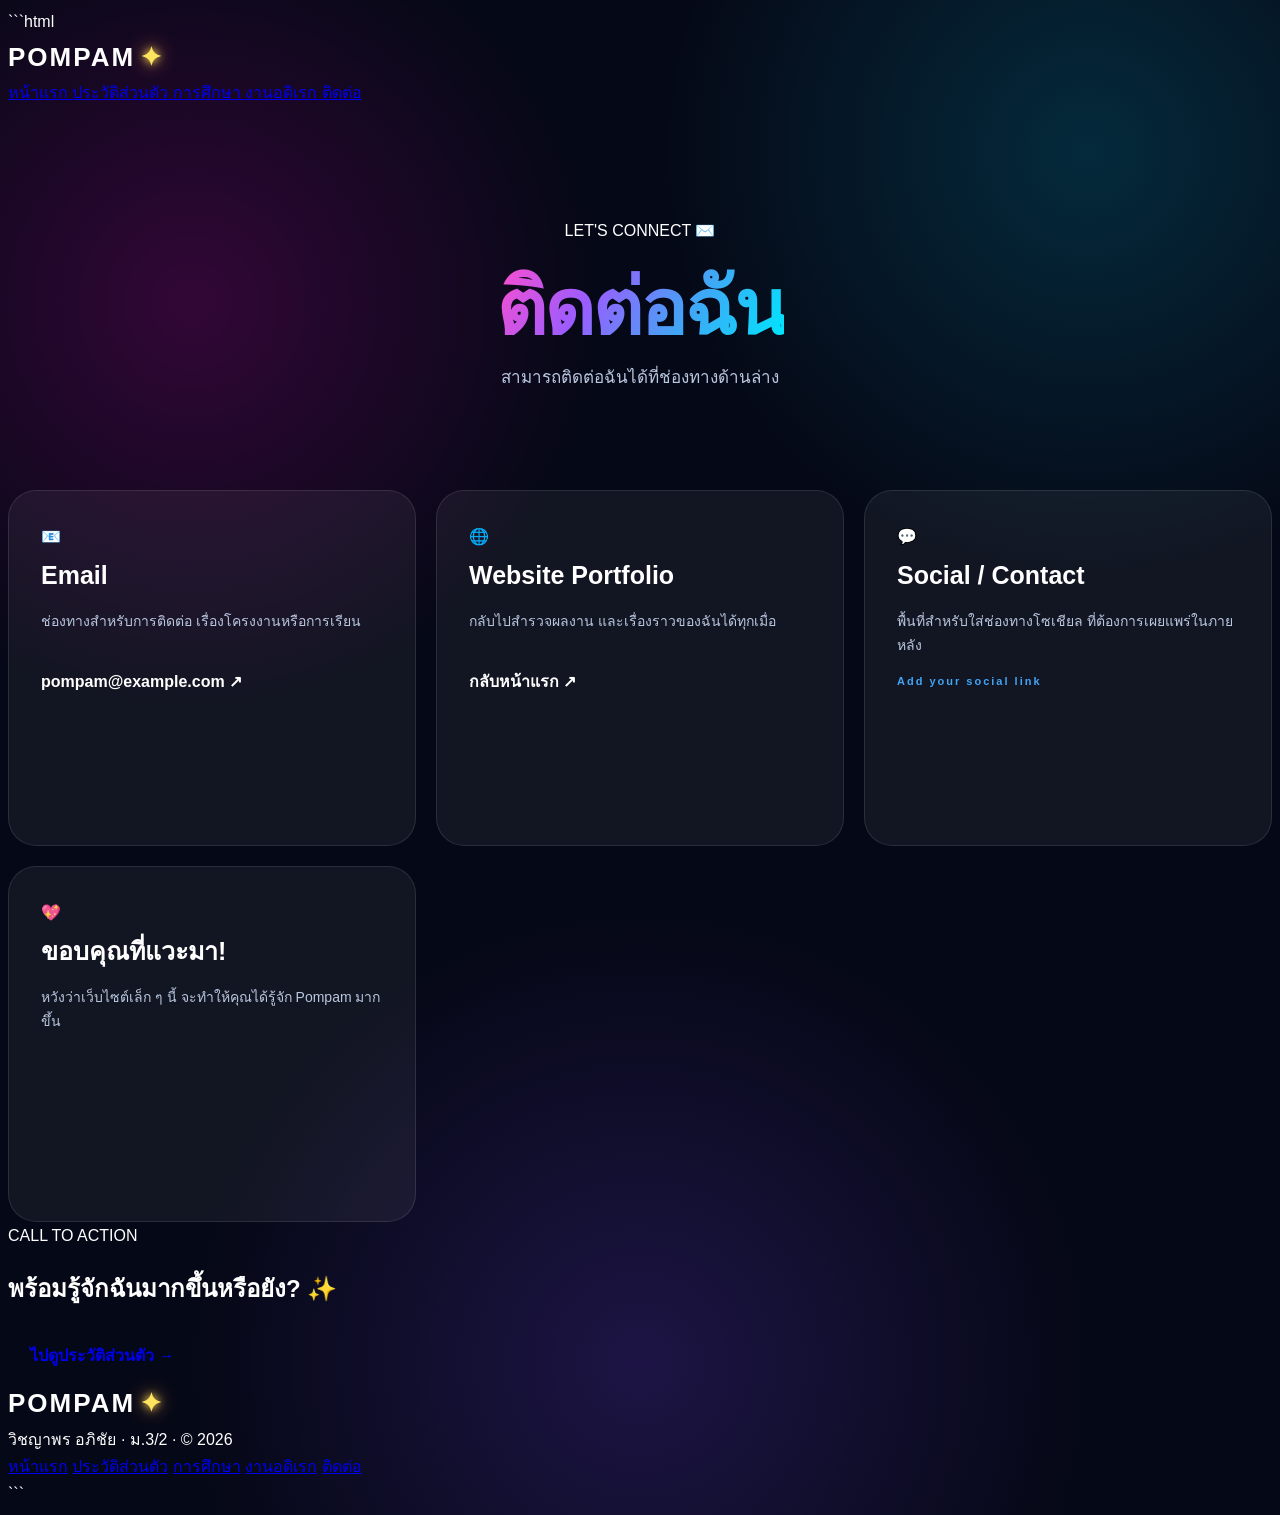
==== commit 0e903b30: "Update contact.html" ====
--- a/contact.html
+++ b/contact.html
@@ -1,197 +1,234 @@
 ```html
 <!DOCTYPE html>
 <html lang="th">
+
 <head>
+
     <meta charset="UTF-8">
-    <meta name="viewport" content="width=device-width, initial-scale=1.0">
-    <meta name="description" content="ช่องทางติดต่อของวิชญาพร อภิชัย">
-    <title>Contact | PAM</title>
+
+    <meta name="viewport"
+          content="width=device-width, initial-scale=1.0">
+
+    <title>ติดต่อ | Pompam Apichai</title>
+
     <link rel="stylesheet" href="style.css">
+
 </head>
 
 <body>
 
-    <div class="galaxy-bg"></div>
-
-    <div class="stars">
-        <span>✦</span>
-        <span>✧</span>
-        <span>★</span>
-        <span>✦</span>
-        <span>✧</span>
-        <span>★</span>
-        <span>✦</span>
-        <span>✧</span>
-    </div>
-
-    <div class="floating-animal animal-one">🦄</div>
-    <div class="floating-animal animal-two">🦋</div>
-    <div class="floating-animal animal-three">🐱</div>
-
-    <header class="navbar">
-
-        <a href="index.html" class="logo">
-            PAM<span>★</span>
+<header class="nav">
+
+    <div class="nav-inner">
+
+        <a class="logo" href="index.html">
+            POMPAM<span>✦</span>
         </a>
 
-        <nav>
+        <nav class="menu">
+
+            <a href="index.html">
+                หน้าแรก
+            </a>
+
+            <a href="profile.html">
+                ประวัติส่วนตัว
+            </a>
+
+            <a href="education.html">
+                การศึกษา
+            </a>
+
+            <a href="hobby.html">
+                งานอดิเรก
+            </a>
+
+            <a class="active" href="contact.html">
+                ติดต่อ
+            </a>
+
+        </nav>
+
+    </div>
+
+</header>
+
+
+<main>
+
+<section class="page-hero container">
+
+    <div class="eyebrow">
+        LET'S CONNECT ✉️
+    </div>
+
+    <h1>
+        <span class="gradient">
+            ติดต่อฉัน
+        </span>
+    </h1>
+
+    <p>
+        สามารถติดต่อฉันได้ที่ช่องทางด้านล่าง
+    </p>
+
+</section>
+
+
+<section class="section container">
+
+    <div class="contact-grid">
+
+
+        <div class="card contact-card">
+
+            <div class="icon">
+                📧
+            </div>
+
+            <h3>
+                Email
+            </h3>
+
+            <p>
+                ช่องทางสำหรับการติดต่อ
+                เรื่องโครงงานหรือการเรียน
+            </p>
+
+            <a
+                class="contact-link"
+                href="mailto:pompam@example.com"
+            >
+                pompam@example.com ↗
+            </a>
+
+        </div>
+
+
+        <div class="card contact-card">
+
+            <div class="icon">
+                🌐
+            </div>
+
+            <h3>
+                Website Portfolio
+            </h3>
+
+            <p>
+                กลับไปสำรวจผลงาน
+                และเรื่องราวของฉันได้ทุกเมื่อ
+            </p>
+
+            <a
+                class="contact-link"
+                href="index.html"
+            >
+                กลับหน้าแรก ↗
+            </a>
+
+        </div>
+
+
+        <div class="card contact-card">
+
+            <div class="icon">
+                💬
+            </div>
+
+            <h3>
+                Social / Contact
+            </h3>
+
+            <p>
+                พื้นที่สำหรับใส่ช่องทางโซเชียล
+                ที่ต้องการเผยแพร่ในภายหลัง
+            </p>
+
+            <span class="tag">
+                Add your social link
+            </span>
+
+        </div>
+
+
+        <div class="card contact-card">
+
+            <div class="icon">
+                💖
+            </div>
+
+            <h3>
+                ขอบคุณที่แวะมา!
+            </h3>
+
+            <p>
+                หวังว่าเว็บไซต์เล็ก ๆ นี้
+                จะทำให้คุณได้รู้จัก Pompam มากขึ้น
+            </p>
+
+        </div>
+
+    </div>
+
+</section>
+
+
+<section class="section container">
+
+    <div class="card center-card">
+
+        <div class="eyebrow">
+            CALL TO ACTION
+        </div>
+
+        <h2>
+            พร้อมรู้จักฉันมากขึ้นหรือยัง? ✨
+        </h2>
+
+        <a
+            class="btn primary"
+            href="profile.html"
+        >
+            ไปดูประวัติส่วนตัว →
+        </a>
+
+    </div>
+
+</section>
+
+</main>
+
+
+<footer>
+
+    <div class="container footer-inner">
+
+        <div>
+
+            <div class="logo">
+                POMPAM<span>✦</span>
+            </div>
+
+            <div class="copyright">
+                วิชญาพร อภิชัย · ม.3/2 · © 2026
+            </div>
+
+        </div>
+
+        <nav class="footer-nav">
+
             <a href="index.html">หน้าแรก</a>
             <a href="profile.html">ประวัติส่วนตัว</a>
             <a href="education.html">การศึกษา</a>
             <a href="hobby.html">งานอดิเรก</a>
-            <a href="contact.html" class="active">ติดต่อ</a>
+            <a href="contact.html">ติดต่อ</a>
+
         </nav>
 
-    </header>
-
-    <main>
-
-        <section class="page-hero">
-
-            <div class="page-tag">💌 LET'S CONNECT</div>
-
-            <h1>
-                ติดต่อ<span>ฉัน</span>
-            </h1>
-
-            <p>
-                ถ้าอยากพูดคุยหรือทำความรู้จักกัน
-                สามารถติดต่อฉันได้
-            </p>
-
-        </section>
-
-        <section class="contact-section">
-
-            <div class="contact-intro">
-
-                <div class="section-label">SAY HELLO 👋</div>
-
-                <h2>
-                    สามารถ<span>ติดต่อฉัน</span>ได้ที่
-                </h2>
-
-                <p>
-                    เว็บไซต์นี้เป็น Portfolio สำหรับแนะนำตัว
-                    และรวบรวมข้อมูลเกี่ยวกับฉัน
-                </p>
-
-                <div class="contact-orbit">
-                    <span>✦</span>
-                    <strong>HELLO!</strong>
-                    <span>✧</span>
-                </div>
-
-            </div>
-
-            <div class="contact-grid">
-
-                <article class="contact-card">
-
-                    <div class="contact-icon">📧</div>
-
-                    <span>EMAIL</span>
-
-                    <h3>อีเมล</h3>
-
-                    <p>
-                        สามารถเพิ่มอีเมลของฉัน
-                        ในส่วนนี้ได้
-                    </p>
-
-                    <a href="mailto:example@email.com">
-                        ส่งอีเมล →
-                    </a>
-
-                </article>
-
-                <article class="contact-card">
-
-                    <div class="contact-icon">🌐</div>
-
-                    <span>WEBSITE</span>
-
-                    <h3>Portfolio Website</h3>
-
-                    <p>
-                        เว็บไซต์แนะนำตัว
-                        Rainbow Galaxy Portfolio
-                    </p>
-
-                    <a href="index.html">
-                        กลับหน้าแรก →
-                    </a>
-
-                </article>
-
-                <article class="contact-card">
-
-                    <div class="contact-icon">💬</div>
-
-                    <span>SOCIAL</span>
-
-                    <h3>ช่องทางออนไลน์</h3>
-
-                    <p>
-                        สามารถเพิ่ม Social Media
-                        ของฉันในภายหลัง
-                    </p>
-
-                    <a href="mailto:example@email.com">
-                        ติดต่อ →
-                    </a>
-
-                </article>
-
-            </div>
-
-        </section>
-
-        <section class="cta-section">
-
-            <div class="cta-content">
-
-                <span>✨ THANK YOU FOR VISITING ✨</span>
-
-                <h2>
-                    แล้วพบกันใน<br>
-                    <strong>Galaxy ของฉัน</strong>
-                </h2>
-
-                <a href="index.html" class="btn btn-primary">
-                    กลับไปหน้าแรก 🚀
-                </a>
-
-            </div>
-
-        </section>
-
-    </main>
-
-    <footer class="footer">
-
-        <div class="footer-main">
-
-            <div>
-                <div class="footer-logo">PAM<span>★</span></div>
-                <p>Rainbow Galaxy Student Portfolio</p>
-            </div>
-
-            <div class="footer-links">
-                <a href="index.html">หน้าแรก</a>
-                <a href="profile.html">ประวัติส่วนตัว</a>
-                <a href="education.html">การศึกษา</a>
-                <a href="hobby.html">งานอดิเรก</a>
-                <a href="contact.html">ติดต่อ</a>
-            </div>
-
-        </div>
-
-        <div class="footer-bottom">
-            <p>© 2026 วิชญาพร อภิชัย | ม.3/2</p>
-        </div>
-
-    </footer>
+    </div>
+
+</footer>
 
 </body>
 </html>
--- a/style.css
+++ b/style.css
@@ -1,62 +1,8 @@
+```css
 /* =========================================================
-   POMPAM APICHAI
-   RAINBOW GALAXY STUDENT PORTFOLIO
+   PAM'S RAINBOW GALAXY PORTFOLIO
    HTML5 + CSS3
-   ========================================================= */
-
-
-/* =========================
-   GOOGLE FONT
-   ========================= */
-
-@import url('https://fonts.googleapis.com/css2?family=Kanit:wght@300;400;500;600;700&family=Prompt:wght@300;400;500;600;700&display=swap');
-
-
-/* =========================
-   ROOT
-   ========================= */
-
-:root {
-
-    --bg: #030712;
-    --bg-light: #07152f;
-
-    --white: #ffffff;
-    --text: #eaf4ff;
-    --muted: #9eb0ca;
-
-    --blue: #2196f3;
-    --cyan: #00e5ff;
-    --purple: #9c27ff;
-    --pink: #ff2bd6;
-    --red: #ff416c;
-    --orange: #ff9a3c;
-    --yellow: #ffe259;
-    --green: #2cff9b;
-
-    --glass: rgba(255,255,255,0.07);
-    --glass-border: rgba(255,255,255,0.15);
-
-    --radius: 24px;
-
-    --rainbow:
-        linear-gradient(
-            135deg,
-            #ff416c 0%,
-            #ff9a3c 18%,
-            #ffe259 32%,
-            #2cff9b 48%,
-            #00e5ff 64%,
-            #2196f3 78%,
-            #9c27ff 90%,
-            #ff2bd6 100%
-        );
-}
-
-
-/* =========================
-   RESET
-   ========================= */
+========================================================= */
 
 * {
     margin: 0;
@@ -64,258 +10,265 @@
     box-sizing: border-box;
 }
 
+:root {
+    --blue-dark: #050816;
+    --blue: #1976d2;
+    --cyan: #42a5f5;
+    --light-blue: #90caf9;
+
+    --pink: #ff4ecd;
+    --purple: #9b5cff;
+    --violet: #6c4cff;
+    --cyan-neon: #00e5ff;
+    --green: #46ff9a;
+    --yellow: #ffe45e;
+    --orange: #ff914d;
+
+    --white: #ffffff;
+    --muted: #b9c7df;
+
+    --glass: rgba(255, 255, 255, 0.07);
+    --border: rgba(255, 255, 255, 0.15);
+
+    --shadow:
+        0 20px 60px rgba(0, 0, 0, 0.45);
+
+    --rainbow:
+        linear-gradient(
+            120deg,
+            #ff4ecd,
+            #9b5cff,
+            #42a5f5,
+            #00e5ff,
+            #46ff9a,
+            #ffe45e,
+            #ff914d,
+            #ff4ecd
+        );
+}
+
 html {
     scroll-behavior: smooth;
 }
 
 body {
-    font-family: "Prompt", sans-serif;
-    background: var(--bg);
-    color: var(--text);
-    line-height: 1.7;
+    min-height: 100vh;
     overflow-x: hidden;
-}
-
-a {
-    color: inherit;
-    text-decoration: none;
-}
-
-img {
-    max-width: 100%;
-    display: block;
-}
-
-button,
-a {
-    -webkit-tap-highlight-color: transparent;
-}
-
-
-/* =========================
-   GALAXY BACKGROUND
-   ========================= */
-
-.galaxy {
-    position: fixed;
-    inset: 0;
-    z-index: -10;
+
+    font-family:
+        "Segoe UI",
+        Tahoma,
+        Arial,
+        sans-serif;
+
+    color: var(--white);
 
     background:
         radial-gradient(
             circle at 15% 20%,
-            rgba(33,150,243,0.20),
+            rgba(255, 0, 200, 0.18),
             transparent 25%
         ),
         radial-gradient(
-            circle at 80% 15%,
-            rgba(255,43,214,0.18),
-            transparent 24%
+            circle at 85% 10%,
+            rgba(0, 220, 255, 0.16),
+            transparent 25%
         ),
         radial-gradient(
-            circle at 70% 75%,
-            rgba(156,39,255,0.20),
-            transparent 27%
+            circle at 50% 90%,
+            rgba(125, 70, 255, 0.2),
+            transparent 30%
+        ),
+        #050816;
+
+    line-height: 1.7;
+}
+
+/* =========================================================
+   GALAXY BACKGROUND
+========================================================= */
+
+.galaxy-bg {
+    position: fixed;
+    inset: 0;
+    z-index: -5;
+    pointer-events: none;
+
+    background:
+        radial-gradient(
+            ellipse at center,
+            transparent 15%,
+            rgba(0, 0, 0, 0.4) 70%,
+            rgba(0, 0, 0, 0.75)
+        ),
+        linear-gradient(
+            120deg,
+            rgba(255, 0, 190, 0.08),
+            transparent 30%,
+            rgba(0, 210, 255, 0.08),
+            transparent 70%,
+            rgba(120, 0, 255, 0.1)
+        );
+
+    animation: galaxyMove 14s ease-in-out infinite alternate;
+}
+
+.galaxy-bg::before,
+.galaxy-bg::after {
+    content: "";
+    position: absolute;
+    inset: -30%;
+
+    background:
+        radial-gradient(
+            circle at 20% 30%,
+            rgba(255, 0, 200, 0.12),
+            transparent 8%
         ),
         radial-gradient(
-            circle at 20% 85%,
-            rgba(0,229,255,0.13),
-            transparent 25%
+            circle at 70% 60%,
+            rgba(0, 200, 255, 0.12),
+            transparent 10%
         ),
-        #02040d;
-
-    overflow: hidden;
-}
-
-.galaxy::before {
-    content: "";
-    position: absolute;
-    width: 900px;
-    height: 900px;
-    left: 50%;
-    top: 45%;
-
-    transform: translate(-50%, -50%) rotate(-18deg);
-
-    background:
-        linear-gradient(
-            120deg,
-            transparent 20%,
-            rgba(255,255,255,0.025),
-            rgba(0,229,255,0.08),
-            rgba(156,39,255,0.08),
-            rgba(255,43,214,0.07),
-            transparent 80%
+        radial-gradient(
+            circle at 50% 20%,
+            rgba(160, 70, 255, 0.12),
+            transparent 12%
         );
 
-    filter: blur(45px);
-    border-radius: 50%;
-    animation: galaxyRotate 30s linear infinite;
-}
-
-@keyframes galaxyRotate {
-    from {
-        transform: translate(-50%, -50%) rotate(-18deg);
-    }
-
-    to {
-        transform: translate(-50%, -50%) rotate(342deg);
-    }
-}
-
-
-/* =========================
-   STARS
-   ========================= */
+    filter: blur(40px);
+
+    animation: nebula 18s linear infinite alternate;
+}
 
 .stars {
     position: fixed;
     inset: 0;
-    z-index: -8;
+    z-index: -3;
     pointer-events: none;
 }
 
-.stars::before,
-.stars::after {
-    content: "✦   ·    ✧       ·   ✦     ·        ✧    ·    ✦";
+.stars span {
     position: absolute;
-    width: 200%;
-    height: 200%;
-
-    color: rgba(255,255,255,0.7);
-    font-size: 14px;
-    letter-spacing: 25px;
-    line-height: 70px;
-
-    animation: starsMove 35s linear infinite;
-}
-
-.stars-2::before {
-    color: rgba(120,210,255,0.7);
-    font-size: 9px;
-    animation-duration: 50s;
-    animation-direction: reverse;
-}
-
-@keyframes starsMove {
-    from {
-        transform: translateY(0);
-    }
-
-    to {
-        transform: translateY(-180px);
-    }
-}
-
-
-/* =========================
+    color: white;
+    opacity: 0.8;
+    text-shadow:
+        0 0 8px white,
+        0 0 18px var(--cyan-neon);
+
+    animation: twinkle 2s ease-in-out infinite alternate;
+}
+
+.stars span:nth-child(1) {
+    top: 12%;
+    left: 8%;
+    font-size: 22px;
+}
+
+.stars span:nth-child(2) {
+    top: 22%;
+    left: 27%;
+    animation-delay: 0.5s;
+}
+
+.stars span:nth-child(3) {
+    top: 8%;
+    right: 16%;
+    font-size: 18px;
+    animation-delay: 1s;
+}
+
+.stars span:nth-child(4) {
+    top: 48%;
+    right: 8%;
+    font-size: 25px;
+    animation-delay: 1.5s;
+}
+
+.stars span:nth-child(5) {
+    top: 70%;
+    left: 12%;
+    animation-delay: 0.8s;
+}
+
+.stars span:nth-child(6) {
+    bottom: 12%;
+    right: 24%;
+    font-size: 24px;
+    animation-delay: 1.2s;
+}
+
+.stars span:nth-child(7) {
+    top: 35%;
+    left: 48%;
+    animation-delay: 0.3s;
+}
+
+.stars span:nth-child(8) {
+    bottom: 28%;
+    left: 34%;
+    font-size: 18px;
+}
+
+.stars span:nth-child(9) {
+    top: 58%;
+    right: 38%;
+    animation-delay: 1.7s;
+}
+
+.stars span:nth-child(10) {
+    bottom: 8%;
+    left: 70%;
+    font-size: 22px;
+}
+
+/* =========================================================
    FLOATING ANIMALS
-   ========================= */
+========================================================= */
 
 .floating-animal {
     position: fixed;
-    z-index: -2;
+    z-index: -1;
     pointer-events: none;
-    font-size: 80px;
-    opacity: 0.15;
-    filter: drop-shadow(0 0 25px rgba(255,255,255,0.4));
-}
-
-.animal-cat {
-    top: 18%;
-    left: 2%;
-    animation: animalFloat1 8s ease-in-out infinite;
-}
-
-.animal-bunny {
-    top: 55%;
-    right: 1%;
-    font-size: 100px;
-    animation: animalFloat2 10s ease-in-out infinite;
-}
-
-.animal-butterfly {
-    top: 35%;
-    right: 7%;
-    font-size: 70px;
-    animation: animalFloat3 7s ease-in-out infinite;
-}
-
-.animal-unicorn {
-    bottom: 5%;
-    left: 5%;
-    font-size: 90px;
-    animation: animalFloat4 12s ease-in-out infinite;
-}
-
-@keyframes animalFloat1 {
-
-    0%, 100% {
-        transform: translate(0,0) rotate(-8deg);
-    }
-
-    50% {
-        transform: translate(40px,-50px) rotate(8deg);
-    }
-}
-
-@keyframes animalFloat2 {
-
-    0%, 100% {
-        transform: translate(0,0) rotate(5deg);
-    }
-
-    50% {
-        transform: translate(-60px,30px) rotate(-8deg);
-    }
-}
-
-@keyframes animalFloat3 {
-
-    0%, 100% {
-        transform: translate(0,0) rotate(0);
-    }
-
-    50% {
-        transform: translate(-35px,-45px) rotate(15deg);
-    }
-}
-
-@keyframes animalFloat4 {
-
-    0%, 100% {
-        transform: translate(0,0);
-    }
-
-    50% {
-        transform: translate(50px,-35px);
-    }
-}
-
-
-/* =========================
-   CONTAINER
-   ========================= */
-
-.container {
-    width: min(1180px, 92%);
-    margin-inline: auto;
-}
-
-
-/* =========================
-   NAVIGATION
-   ========================= */
-
-.site-header {
+
+    font-size: clamp(55px, 8vw, 110px);
+
+    filter:
+        drop-shadow(0 0 15px rgba(255, 255, 255, 0.4))
+        drop-shadow(0 0 30px rgba(155, 92, 255, 0.5));
+
+    opacity: 0.7;
+}
+
+.animal-one {
+    top: 23%;
+    left: -20px;
+    animation: animalFloatOne 9s ease-in-out infinite;
+}
+
+.animal-two {
+    top: 62%;
+    right: -15px;
+    animation: animalFloatTwo 11s ease-in-out infinite;
+}
+
+.animal-three {
+    bottom: 8%;
+    left: 12%;
+    animation: animalFloatThree 13s ease-in-out infinite;
+}
+
+/* =========================================================
+   NAVBAR
+========================================================= */
+
+.navbar {
     position: sticky;
-    top: 15px;
-    z-index: 1000;
-    padding-top: 15px;
-}
-
-.navbar {
-    min-height: 70px;
+    top: 18px;
+    z-index: 100;
+
+    width: min(1180px, calc(100% - 30px));
+    margin: 18px auto 0;
 
     display: flex;
     align-items: center;
@@ -323,24 +276,163 @@
 
     padding: 12px 18px;
 
-    background: rgba(3,7,18,0.70);
-    border: 1px solid rgba(255,255,255,0.13);
+    border: 1px solid rgba(255, 255, 255, 0.15);
     border-radius: 22px;
 
-    backdrop-filter: blur(18px);
-    -webkit-backdrop-filter: blur(18px);
+    background:
+        linear-gradient(
+            135deg,
+            rgba(10, 15, 40, 0.88),
+            rgba(20, 15, 50, 0.72)
+        );
+
+    backdrop-filter: blur(20px);
 
     box-shadow:
-        0 15px 50px rgba(0,0,0,0.35),
-        inset 0 1px rgba(255,255,255,0.08);
-}
-
-.logo {
-    font-family: "Kanit", sans-serif;
-    font-size: 1.35rem;
+        0 10px 40px rgba(0, 0, 0, 0.35),
+        0 0 30px rgba(0, 200, 255, 0.08);
+}
+
+.logo,
+.footer-logo {
+    font-size: 26px;
+    font-weight: 900;
+    letter-spacing: 2px;
+
+    color: white;
+    text-decoration: none;
+}
+
+.logo span,
+.footer-logo span {
+    display: inline-block;
+    margin-left: 5px;
+
+    color: var(--yellow);
+
+    text-shadow:
+        0 0 8px var(--yellow),
+        0 0 20px var(--orange);
+
+    animation: starPulse 1.5s infinite alternate;
+}
+
+.navbar nav {
+    display: flex;
+    gap: 5px;
+    flex-wrap: wrap;
+    justify-content: flex-end;
+}
+
+.navbar nav a {
+    position: relative;
+
+    padding: 9px 14px;
+
+    color: #dce7ff;
+    text-decoration: none;
+
+    border-radius: 14px;
+
+    font-size: 14px;
     font-weight: 700;
-    letter-spacing: 1px;
-
+
+    transition:
+        transform 0.3s ease,
+        background 0.3s ease,
+        color 0.3s ease,
+        box-shadow 0.3s ease;
+}
+
+.navbar nav a:hover,
+.navbar nav a.active {
+    color: white;
+
+    background:
+        linear-gradient(
+            135deg,
+            rgba(255, 78, 205, 0.18),
+            rgba(66, 165, 245, 0.18)
+        );
+
+    box-shadow:
+        inset 0 0 0 1px rgba(255, 255, 255, 0.12),
+        0 0 18px rgba(155, 92, 255, 0.2);
+
+    transform: translateY(-2px);
+}
+
+/* =========================================================
+   HERO
+========================================================= */
+
+.hero {
+    width: min(1180px, calc(100% - 30px));
+    min-height: 780px;
+
+    margin: 0 auto;
+
+    display: grid;
+    grid-template-columns: 1.05fr 0.95fr;
+    align-items: center;
+    gap: 50px;
+
+    padding: 90px 0 70px;
+}
+
+.hero-content {
+    position: relative;
+    z-index: 2;
+}
+
+.rainbow-label,
+.page-tag {
+    display: inline-flex;
+    align-items: center;
+
+    padding: 8px 14px;
+
+    border: 1px solid rgba(255, 255, 255, 0.15);
+    border-radius: 999px;
+
+    background: rgba(255, 255, 255, 0.06);
+
+    color: #e8eeff;
+
+    font-size: 12px;
+    font-weight: 800;
+    letter-spacing: 1.5px;
+
+    box-shadow:
+        0 0 25px rgba(155, 92, 255, 0.15);
+}
+
+.small-title {
+    margin-top: 28px;
+
+    color: var(--cyan);
+    font-size: 15px;
+    font-weight: 900;
+    letter-spacing: 5px;
+}
+
+.hero h1 {
+    margin: 8px 0 20px;
+
+    font-size: clamp(52px, 7vw, 92px);
+    line-height: 0.98;
+    letter-spacing: -4px;
+    font-weight: 950;
+
+    text-shadow:
+        0 10px 40px rgba(0, 0, 0, 0.4);
+}
+
+.hero h1 span,
+.page-hero h1 span,
+.section-heading h2 span,
+.profile-info h2 span,
+.contact-intro h2 span {
     background: var(--rainbow);
     background-size: 250% auto;
 
@@ -348,569 +440,282 @@
     background-clip: text;
     color: transparent;
 
-    animation: rainbowMove 5s linear infinite;
-}
-
-.logo span {
-    color: #fff;
-}
-
-.nav-links {
-    display: flex;
-    gap: 6px;
-    flex-wrap: wrap;
-    justify-content: flex-end;
-}
-
-.nav-links a {
-    position: relative;
-
-    padding: 9px 14px;
-
-    border-radius: 14px;
-
-    color: #b8c7dc;
-
-    font-size: 0.9rem;
-
-    transition:
-        color 0.3s ease,
-        background 0.3s ease,
-        transform 0.3s ease;
-}
-
-.nav-links a:hover {
-    color: #fff;
-    background: rgba(255,255,255,0.08);
-    transform: translateY(-2px);
-}
-
-.nav-links a.active {
-    color: #fff;
-    background: linear-gradient(
-        135deg,
-        rgba(33,150,243,0.25),
-        rgba(156,39,255,0.25)
-    );
-}
-
-.nav-links a.active::after {
-    content: "";
-
-    position: absolute;
-    left: 18%;
-    right: 18%;
-    bottom: 3px;
-
-    height: 2px;
-
-    background: var(--rainbow);
-    border-radius: 10px;
-}
-
-
-/* =========================
-   HERO
-   ========================= */
-
-.hero {
-    min-height: calc(100vh - 100px);
-
-    display: grid;
-    grid-template-columns: 1.05fr 0.95fr;
-
-    align-items: center;
-    gap: 50px;
-
-    padding-top: 50px;
-    padding-bottom: 70px;
-}
-
-.hero-content {
-    animation: fadeUp 0.9s ease both;
-}
-
-.rainbow-badge {
-    display: inline-block;
-
-    padding: 7px 14px;
-
-    border: 1px solid rgba(255,255,255,0.18);
-    border-radius: 999px;
-
-    background: rgba(255,255,255,0.06);
-
-    font-size: 0.75rem;
-    letter-spacing: 1.5px;
-
-    box-shadow:
-        0 0 25px rgba(33,150,243,0.15);
-}
-
-.hello {
-    margin-top: 25px;
-    color: #91a6c5;
-    font-size: 1.1rem;
-}
-
-.hero h1 {
-    font-family: "Kanit", sans-serif;
-    font-size: clamp(3.5rem, 8vw, 6.7rem);
-    line-height: 0.95;
-    margin-top: 5px;
-    letter-spacing: -2px;
-}
-
-.hero h1 span {
-    display: block;
-
-    background: var(--rainbow);
-    background-size: 250% auto;
-
-    -webkit-background-clip: text;
-    background-clip: text;
-    color: transparent;
-
-    animation: rainbowMove 6s linear infinite;
-}
-
-.hero h2 {
-    margin-top: 16px;
-    font-size: 1.5rem;
-}
-
-.gradient-text {
-    background: var(--rainbow);
-    background-size: 250% auto;
-
-    -webkit-background-clip: text;
-    background-clip: text;
-    color: transparent;
-
-    animation: rainbowMove 6s linear infinite;
-}
-
-@keyframes rainbowMove {
-    to {
-        background-position: 250% center;
-    }
+    animation: rainbowText 6s linear infinite;
 }
 
 .hero-description {
-    max-width: 620px;
-    margin-top: 22px;
+    max-width: 650px;
 
     color: var(--muted);
-    font-size: 1rem;
+    font-size: 17px;
 }
 
 .hero-buttons {
     display: flex;
     flex-wrap: wrap;
-    gap: 12px;
+    gap: 13px;
+
     margin-top: 30px;
 }
-
-
-/* =========================
-   BUTTON
-   ========================= */
 
 .btn {
     display: inline-flex;
     align-items: center;
     justify-content: center;
 
-    min-height: 50px;
-
+    min-height: 52px;
     padding: 0 22px;
 
     border-radius: 16px;
 
-    font-weight: 600;
+    text-decoration: none;
+
+    font-weight: 900;
 
     transition:
         transform 0.3s ease,
-        box-shadow 0.3s ease,
-        background 0.3s ease;
+        box-shadow 0.3s ease;
 }
 
 .btn:hover {
-    transform: translateY(-4px) scale(1.02);
-}
-
-.btn-rainbow {
-    color: #fff;
+    transform: translateY(-5px) scale(1.02);
+}
+
+.btn-primary {
+    color: white;
+
+    background: var(--rainbow);
+    background-size: 250% 250%;
+
+    box-shadow:
+        0 12px 35px rgba(155, 92, 255, 0.35),
+        0 0 30px rgba(255, 78, 205, 0.15);
+
+    animation: gradientMove 6s ease infinite;
+}
+
+.btn-outline {
+    color: white;
+
+    border: 1px solid rgba(255, 255, 255, 0.22);
+    background: rgba(255, 255, 255, 0.06);
+
+    backdrop-filter: blur(12px);
+}
+
+.btn-outline:hover {
+    box-shadow:
+        0 0 25px rgba(0, 229, 255, 0.25);
+}
+
+.quick-stats {
+    display: flex;
+    gap: 32px;
+
+    margin-top: 42px;
+}
+
+.quick-stats div {
+    display: flex;
+    flex-direction: column;
+}
+
+.quick-stats strong {
+    font-size: 28px;
 
     background: var(--rainbow);
     background-size: 250% auto;
 
-    box-shadow:
-        0 10px 35px rgba(156,39,255,0.25);
-
-    animation: rainbowMove 5s linear infinite;
-}
-
-.btn-rainbow:hover {
-    box-shadow:
-        0 15px 45px rgba(255,43,214,0.35);
-}
-
-.btn-glass {
-    border: 1px solid rgba(255,255,255,0.15);
-    background: rgba(255,255,255,0.06);
-
-    backdrop-filter: blur(10px);
-}
-
-.btn-glass:hover {
-    background: rgba(255,255,255,0.12);
-}
-
-
-/* =========================
-   HERO STATS
-   ========================= */
-
-.mini-stats {
-    display: flex;
-    gap: 30px;
-    margin-top: 45px;
-}
-
-.mini-stats div {
-    display: flex;
-    flex-direction: column;
-}
-
-.mini-stats strong {
-    font-family: "Kanit", sans-serif;
-    font-size: 1.6rem;
-}
-
-.mini-stats span {
-    color: #788ca9;
-    font-size: 0.75rem;
-}
-
-
-/* =========================
+    -webkit-background-clip: text;
+    background-clip: text;
+    color: transparent;
+}
+
+.quick-stats span {
+    color: #8fa2c5;
+    font-size: 12px;
+}
+
+/* =========================================================
    HERO VISUAL
-   ========================= */
+========================================================= */
 
 .hero-visual {
     position: relative;
+
     min-height: 580px;
-
-    display: grid;
-    place-items: center;
-
-    animation: fadeUp 1.1s ease both;
-}
-
-.profile-orb {
-    position: relative;
-
-    width: min(390px, 75vw);
-    aspect-ratio: 1;
-
-    display: grid;
-    place-items: center;
-
-    border-radius: 50%;
-
-    background:
-        radial-gradient(
-            circle at 40% 30%,
-            rgba(255,255,255,0.2),
-            transparent 20%
-        ),
-        linear-gradient(
-            135deg,
-            rgba(33,150,243,0.2),
-            rgba(156,39,255,0.2)
-        );
-
-    border: 2px solid rgba(255,255,255,0.2);
-
-    box-shadow:
-        0 0 50px rgba(33,150,243,0.25),
-        0 0 120px rgba(156,39,255,0.16),
-        inset 0 0 50px rgba(255,255,255,0.05);
-
-    animation: orbFloat 6s ease-in-out infinite;
-}
-
-.profile-orb::before {
-    content: "";
-
-    position: absolute;
-    inset: -7px;
-
-    border-radius: 50%;
-
-    background: var(--rainbow);
-
-    z-index: -1;
-
-    animation: spin 8s linear infinite;
-
-    opacity: 0.7;
-}
-
-.profile-orb::after {
-    content: "";
-
-    position: absolute;
-    inset: 4px;
-
-    border-radius: 50%;
-
-    background: #050a18;
-
-    z-index: -1;
-}
-
-.profile-placeholder {
-    width: 78%;
-    height: 78%;
-
-    border-radius: 50%;
 
     display: flex;
     align-items: center;
     justify-content: center;
-    flex-direction: column;
-
-    background:
-        radial-gradient(
-            circle,
-            rgba(255,255,255,0.12),
-            rgba(0,0,0,0.5)
-        );
-
-    border: 1px solid rgba(255,255,255,0.12);
+}
+
+.profile-glow {
+    position: relative;
+    width: min(380px, 80%);
+    aspect-ratio: 4 / 5;
+
+    padding: 9px;
+
+    border-radius: 45% 55% 48% 52% / 50% 42% 58% 50%;
+
+    background: var(--rainbow);
+    background-size: 300% 300%;
 
     box-shadow:
-        inset 0 0 60px rgba(33,150,243,0.15);
-}
-
-.profile-emoji {
-    font-size: clamp(7rem, 14vw, 11rem);
-    filter:
-        drop-shadow(0 0 15px rgba(33,150,243,0.5));
-}
-
-.profile-placeholder span {
-    font-family: "Kanit", sans-serif;
-    letter-spacing: 5px;
-    color: #fff;
-}
-
-@keyframes orbFloat {
-
-    0%, 100% {
-        transform: translateY(0);
-    }
-
-    50% {
-        transform: translateY(-18px);
-    }
-}
-
-@keyframes spin {
-    to {
-        transform: rotate(360deg);
-    }
-}
-
-
-/* =========================
-   ORBITS
-   ========================= */
+        0 0 25px rgba(255, 78, 205, 0.3),
+        0 0 60px rgba(66, 165, 245, 0.25),
+        0 30px 90px rgba(0, 0, 0, 0.5);
+
+    animation:
+        gradientMove 7s ease infinite,
+        morph 8s ease-in-out infinite;
+}
+
+.profile-glow::before {
+    content: "";
+
+    position: absolute;
+    inset: -35px;
+
+    border-radius: 50%;
+
+    border: 1px dashed rgba(255, 255, 255, 0.18);
+
+    animation: spin 20s linear infinite;
+}
+
+.profile-glow img {
+    width: 100%;
+    height: 100%;
+
+    display: block;
+
+    object-fit: cover;
+
+    border-radius: inherit;
+
+    border: 4px solid rgba(5, 8, 22, 0.9);
+}
 
 .rainbow-orbit {
     position: absolute;
 
-    width: 440px;
-    height: 180px;
-
-    border: 2px solid transparent;
-    border-top-color: #ff416c;
-    border-right-color: #00e5ff;
+    border: 1px solid rgba(255, 255, 255, 0.12);
 
     border-radius: 50%;
 
-    opacity: 0.65;
-
-    transform: rotate(25deg);
-
-    animation: orbitSpin 7s linear infinite;
+    pointer-events: none;
+}
+
+.orbit-one {
+    width: 480px;
+    height: 190px;
+
+    transform: rotate(-25deg);
+
+    animation: spin 12s linear infinite;
 }
 
 .orbit-two {
-    width: 500px;
-    height: 220px;
-
-    border-top-color: #ffe259;
-    border-right-color: #9c27ff;
-
-    transform: rotate(-35deg);
-
-    animation-duration: 10s;
-}
-
-@keyframes orbitSpin {
-    to {
-        transform: rotate(385deg);
-    }
-}
-
-
-/* =========================
-   SPARKLES
-   ========================= */
-
-.sparkle {
+    width: 520px;
+    height: 250px;
+
+    transform: rotate(30deg);
+
+    animation: spinReverse 16s linear infinite;
+}
+
+.floating-badge {
     position: absolute;
-    color: white;
-    font-size: 1.7rem;
-
-    text-shadow:
-        0 0 10px white,
-        0 0 25px #00e5ff;
-
-    animation: sparkle 2s ease-in-out infinite;
-}
-
-.sparkle-one {
-    top: 15%;
-    right: 12%;
-}
-
-.sparkle-two {
-    bottom: 17%;
-    left: 12%;
-    animation-delay: 0.7s;
-}
-
-.sparkle-three {
-    top: 43%;
-    left: 0;
-    animation-delay: 1.2s;
-}
-
-@keyframes sparkle {
-
-    0%, 100% {
-        opacity: 0.2;
-        transform: scale(0.7);
-    }
-
-    50% {
-        opacity: 1;
-        transform: scale(1.3) rotate(20deg);
-    }
-}
-
-
-/* =========================
-   FLOATING TAGS
-   ========================= */
-
-.floating-tag {
-    position: absolute;
-
-    padding: 9px 15px;
-
-    border-radius: 999px;
-
-    background: rgba(255,255,255,0.08);
-    border: 1px solid rgba(255,255,255,0.13);
+
+    padding: 10px 15px;
+
+    border-radius: 15px;
+
+    background: rgba(10, 14, 35, 0.75);
+
+    border: 1px solid rgba(255, 255, 255, 0.16);
 
     backdrop-filter: blur(12px);
 
-    font-size: 0.8rem;
-
     box-shadow:
-        0 10px 35px rgba(0,0,0,0.25);
-}
-
-.tag-one {
+        0 15px 35px rgba(0, 0, 0, 0.3),
+        0 0 25px rgba(155, 92, 255, 0.18);
+
+    font-size: 13px;
+    font-weight: 900;
+}
+
+.badge-one {
     top: 16%;
-    left: 0;
-    animation: tagFloat 5s ease-in-out infinite;
-}
-
-.tag-two {
-    right: 0;
-    top: 32%;
-    animation: tagFloat 6s ease-in-out infinite reverse;
-}
-
-.tag-three {
-    bottom: 16%;
+    right: 4%;
+
+    animation: badgeFloat 4s ease-in-out infinite;
+}
+
+.badge-two {
+    bottom: 20%;
     left: 5%;
-    animation: tagFloat 7s ease-in-out infinite;
-}
-
-@keyframes tagFloat {
-
-    0%, 100% {
-        transform: translateY(0);
-    }
-
-    50% {
-        transform: translateY(-15px);
-    }
-}
-
-
-/* =========================
-   SECTIONS
-   ========================= */
-
-.section {
-    padding: 90px 0;
+
+    animation: badgeFloat 5s ease-in-out infinite reverse;
+}
+
+.badge-three {
+    bottom: 10%;
+    right: 10%;
+
+    animation: badgeFloat 6s ease-in-out infinite;
+}
+
+/* =========================================================
+   GENERAL SECTIONS
+========================================================= */
+
+.intro-section,
+.profile-section,
+.about-section,
+.timeline-section,
+.education-highlight,
+.table-section,
+.hobby-section,
+.hobby-quote,
+.contact-section,
+.cta-section,
+.quote-section {
+    width: min(1180px, calc(100% - 30px));
+    margin-left: auto;
+    margin-right: auto;
 }
 
 .section-heading {
     text-align: center;
-    max-width: 700px;
-    margin: 0 auto 45px;
-}
-
-.section-label {
-    display: inline-block;
-
-    font-size: 0.7rem;
-    font-weight: 600;
+    margin-bottom: 45px;
+}
+
+.section-heading p {
+    color: var(--cyan);
+    font-size: 12px;
+    font-weight: 900;
     letter-spacing: 3px;
-
-    color: #72baff;
-}
-
-.section-heading h2,
-.page-hero h1 {
-    font-family: "Kanit", sans-serif;
 }
 
 .section-heading h2 {
-    font-size: clamp(2rem, 5vw, 3.2rem);
     margin-top: 8px;
-}
-
-.section-heading p {
-    color: var(--muted);
-    margin-top: 10px;
-}
-
-
-/* =========================
-   FEATURE CARDS
-   ========================= */
-
-.feature-grid {
+
+    font-size: clamp(30px, 5vw, 48px);
+    line-height: 1.2;
+}
+
+/* =========================================================
+   INTRO CARDS
+========================================================= */
+
+.intro-section {
+    padding: 80px 0;
+}
+
+.intro-grid {
     display: grid;
     grid-template-columns: repeat(3, 1fr);
     gap: 20px;
@@ -918,249 +723,256 @@
 
 .feature-card {
     position: relative;
+
+    padding: 30px;
+
+    min-height: 250px;
+
+    border: 1px solid rgba(255, 255, 255, 0.12);
+    border-radius: 28px;
+
+    background:
+        linear-gradient(
+            145deg,
+            rgba(255, 255, 255, 0.09),
+            rgba(255, 255, 255, 0.025)
+        );
+
+    box-shadow: var(--shadow);
+
     overflow: hidden;
 
-    padding: 32px;
-
-    min-height: 250px;
-
-    background: rgba(255,255,255,0.055);
-
-    border: 1px solid rgba(255,255,255,0.12);
-
-    border-radius: var(--radius);
-
-    backdrop-filter: blur(14px);
-
     transition:
-        transform 0.4s ease,
-        border-color 0.4s ease,
-        box-shadow 0.4s ease;
+        transform 0.35s ease,
+        border-color 0.35s ease,
+        box-shadow 0.35s ease;
 }
 
 .feature-card::before {
     content: "";
 
     position: absolute;
+
     width: 150px;
     height: 150px;
 
-    top: -70px;
-    right: -70px;
+    right: -60px;
+    top: -60px;
 
     border-radius: 50%;
 
-    background: rgba(33,150,243,0.18);
-    filter: blur(20px);
+    background: var(--rainbow);
+
+    filter: blur(45px);
+
+    opacity: 0.2;
 }
 
 .feature-card:hover {
     transform: translateY(-10px);
 
-    border-color: rgba(255,255,255,0.3);
+    border-color: rgba(255, 255, 255, 0.28);
 
     box-shadow:
-        0 25px 60px rgba(0,0,0,0.35);
+        0 25px 60px rgba(0, 0, 0, 0.4),
+        0 0 35px rgba(155, 92, 255, 0.14);
 }
 
 .feature-icon {
-    font-size: 3rem;
-    margin-bottom: 15px;
+    font-size: 42px;
+    margin-bottom: 18px;
 
     filter:
-        drop-shadow(0 0 12px rgba(255,255,255,0.25));
+        drop-shadow(0 0 12px rgba(255, 255, 255, 0.3));
 }
 
 .feature-card h3 {
-    font-family: "Kanit", sans-serif;
-    font-size: 1.5rem;
+    font-size: 23px;
 }
 
 .feature-card p {
+    margin: 8px 0 20px;
+
     color: var(--muted);
-    margin-top: 8px;
-}
-
-
-/* =========================
-   CTA
-   ========================= */
-
-.cta {
-    margin-top: 30px;
-    margin-bottom: 90px;
-
-    padding: 42px;
-
-    display: flex;
-    align-items: center;
-    justify-content: space-between;
-    gap: 30px;
-
-    border-radius: 28px;
+    font-size: 14px;
+}
+
+.feature-card a {
+    color: white;
+    text-decoration: none;
+    font-weight: 900;
+}
+
+/* =========================================================
+   QUOTE
+========================================================= */
+
+.quote-section {
+    padding: 60px 0 100px;
+}
+
+.quote-box {
+    position: relative;
+
+    padding: 60px;
+
+    text-align: center;
+
+    border-radius: 35px;
 
     background:
         linear-gradient(
             120deg,
-            rgba(33,150,243,0.13),
-            rgba(156,39,255,0.13),
-            rgba(255,43,214,0.09)
+            rgba(255, 78, 205, 0.09),
+            rgba(66, 165, 245, 0.08),
+            rgba(70, 255, 154, 0.07)
         );
 
-    border: 1px solid rgba(255,255,255,0.13);
-
-    box-shadow:
-        0 25px 70px rgba(0,0,0,0.25);
-}
-
-.cta h2 {
-    font-family: "Kanit", sans-serif;
-    font-size: 2rem;
-}
-
-.cta p {
-    color: var(--muted);
-}
-
-
-/* =========================
+    border: 1px solid rgba(255, 255, 255, 0.1);
+
+    overflow: hidden;
+}
+
+.quote-mark {
+    position: absolute;
+
+    left: 30px;
+    top: 0;
+
+    font-size: 120px;
+    opacity: 0.1;
+}
+
+.quote-box p {
+    max-width: 780px;
+
+    margin: auto;
+
+    font-size: clamp(22px, 4vw, 38px);
+    font-weight: 800;
+    line-height: 1.4;
+}
+
+.quote-author {
+    display: block;
+
+    margin-top: 20px;
+
+    color: var(--cyan);
+
+    font-size: 11px;
+    letter-spacing: 3px;
+}
+
+/* =========================================================
    PAGE HERO
-   ========================= */
+========================================================= */
 
 .page-hero {
+    width: min(1180px, calc(100% - 30px));
+
+    margin: auto;
+
+    padding: 110px 0 80px;
+
     text-align: center;
-    padding-top: 110px;
-    padding-bottom: 70px;
 }
 
 .page-hero h1 {
-    font-size: clamp(3rem, 7vw, 5.5rem);
+    margin: 25px 0 10px;
+
+    font-size: clamp(45px, 8vw, 78px);
     line-height: 1;
-    margin-top: 8px;
+    letter-spacing: -3px;
 }
 
 .page-hero p {
     color: var(--muted);
-    margin-top: 14px;
-}
-
-
-/* =========================
+    font-size: 17px;
+}
+
+/* =========================================================
    PROFILE
-   ========================= */
+========================================================= */
 
 .profile-section {
     display: grid;
     grid-template-columns: 0.8fr 1.2fr;
-
     gap: 70px;
-
     align-items: center;
 
-    padding-bottom: 80px;
-}
-
-.profile-large {
-    position: relative;
-
-    min-height: 450px;
-
-    display: grid;
-    place-items: center;
-}
-
-.profile-image {
-    width: 330px;
-    height: 390px;
-
-    display: flex;
-    flex-direction: column;
-    align-items: center;
-    justify-content: center;
-
-    border-radius: 45% 45% 35% 35%;
-
-    background:
-        linear-gradient(
-            145deg,
-            rgba(33,150,243,0.2),
-            rgba(156,39,255,0.16),
-            rgba(255,43,214,0.15)
-        );
-
-    border: 2px solid rgba(255,255,255,0.15);
+    padding: 50px 0 100px;
+}
+
+.profile-image-area {
+    text-align: center;
+}
+
+.profile-ring {
+    width: min(350px, 90%);
+    aspect-ratio: 1 / 1;
+
+    margin: auto;
+
+    padding: 8px;
+
+    background: var(--rainbow);
+    background-size: 250%;
+
+    border-radius: 48% 52% 58% 42%;
 
     box-shadow:
-        0 25px 70px rgba(0,0,0,0.45),
-        0 0 70px rgba(33,150,243,0.15);
-
-    animation: profileFloat 6s ease-in-out infinite;
-
-    position: relative;
-    z-index: 2;
-}
-
-.profile-image div {
-    font-size: 10rem;
-    filter:
-        drop-shadow(0 0 20px rgba(33,150,243,0.45));
-}
-
-.profile-image span {
-    font-family: "Kanit", sans-serif;
-    letter-spacing: 6px;
-}
-
-.profile-glow {
-    position: absolute;
-
-    width: 330px;
-    height: 330px;
-
-    border-radius: 50%;
-
-    background: var(--rainbow);
-
-    filter: blur(70px);
-    opacity: 0.18;
-
-    animation: rainbowMove 7s linear infinite;
-}
-
-.profile-rainbow {
-    position: absolute;
-
-    width: 380px;
-    height: 380px;
-
-    border: 2px dashed rgba(255,255,255,0.18);
-    border-radius: 50%;
-
-    animation: spin 18s linear infinite;
-}
-
-@keyframes profileFloat {
-
-    0%, 100% {
-        transform: translateY(0) rotate(-2deg);
-    }
-
-    50% {
-        transform: translateY(-15px) rotate(2deg);
-    }
+        0 0 45px rgba(155, 92, 255, 0.3),
+        0 30px 70px rgba(0, 0, 0, 0.45);
+
+    animation:
+        gradientMove 6s ease infinite,
+        morph 7s ease-in-out infinite;
+}
+
+.profile-ring img {
+    width: 100%;
+    height: 100%;
+
+    object-fit: cover;
+
+    border-radius: inherit;
+
+    border: 5px solid #070b1b;
+}
+
+.profile-caption {
+    margin-top: 22px;
+}
+
+.profile-caption strong {
+    display: block;
+
+    font-size: 28px;
+}
+
+.profile-caption span {
+    color: var(--muted);
+    font-size: 13px;
+}
+
+.section-label {
+    color: var(--cyan);
+
+    font-size: 12px;
+    font-weight: 900;
+    letter-spacing: 3px;
 }
 
 .profile-info h2 {
-    font-family: "Kanit", sans-serif;
-    font-size: clamp(2rem, 4vw, 3.3rem);
-    line-height: 1.1;
-    margin-top: 10px;
-}
-
-.profile-info > p {
+    margin: 10px 0 20px;
+
+    font-size: clamp(28px, 4vw, 45px);
+    line-height: 1.2;
+}
+
+.profile-intro {
     color: var(--muted);
-    margin-top: 18px;
-    max-width: 650px;
 }
 
 .info-grid {
@@ -1168,17 +980,17 @@
     grid-template-columns: repeat(2, 1fr);
     gap: 12px;
 
-    margin-top: 25px;
+    margin-top: 28px;
 }
 
 .info-box {
     padding: 17px;
 
-    background: rgba(255,255,255,0.055);
-
-    border: 1px solid rgba(255,255,255,0.11);
-
-    border-radius: 17px;
+    border-radius: 18px;
+
+    border: 1px solid rgba(255, 255, 255, 0.1);
+
+    background: rgba(255, 255, 255, 0.045);
 
     transition:
         transform 0.3s ease,
@@ -1187,82 +999,106 @@
 
 .info-box:hover {
     transform: translateY(-5px);
-    background: rgba(255,255,255,0.09);
+
+    background: rgba(255, 255, 255, 0.08);
 }
 
 .info-box span {
     display: block;
-    color: #8ca1bd;
-    font-size: 0.72rem;
+
+    color: #94a9cf;
+
+    font-size: 12px;
 }
 
 .info-box strong {
     display: block;
-    margin-top: 3px;
-}
-
-
-/* =========================
-   ABOUT BOX
-   ========================= */
-
-.about-box {
+
+    margin-top: 2px;
+
+    font-size: 16px;
+}
+
+/* =========================================================
+   ABOUT
+========================================================= */
+
+.about-section {
+    padding: 30px 0 100px;
+}
+
+.about-layout {
     display: grid;
-    grid-template-columns: auto 1fr;
-
-    gap: 25px;
-
-    padding: 35px;
+    grid-template-columns: 1.4fr 1fr;
+    gap: 20px;
+}
+
+.about-card {
+    position: relative;
+
+    padding: 30px;
+
+    min-height: 220px;
+
+    border-radius: 26px;
 
     background:
         linear-gradient(
             135deg,
-            rgba(33,150,243,0.1),
-            rgba(156,39,255,0.08)
+            rgba(255, 255, 255, 0.08),
+            rgba(255, 255, 255, 0.025)
         );
 
-    border: 1px solid rgba(255,255,255,0.13);
-
-    border-radius: 28px;
-}
-
-.about-icon {
-    width: 70px;
-    height: 70px;
-
-    display: grid;
-    place-items: center;
-
-    border-radius: 20px;
-
-    background: var(--rainbow);
-    background-size: 250% auto;
-
-    font-size: 2rem;
-
-    animation: rainbowMove 6s linear infinite;
-}
-
-.about-box h2 {
-    font-family: "Kanit", sans-serif;
-    font-size: 2rem;
-}
-
-.about-box p {
+    border: 1px solid rgba(255, 255, 255, 0.1);
+
+    transition:
+        transform 0.3s ease,
+        box-shadow 0.3s ease;
+}
+
+.about-card.large {
+    grid-row: span 2;
+}
+
+.about-card:hover {
+    transform: translateY(-8px);
+
+    box-shadow:
+        0 20px 50px rgba(0, 0, 0, 0.35),
+        0 0 30px rgba(255, 78, 205, 0.12);
+}
+
+.about-number {
+    color: rgba(255, 255, 255, 0.15);
+
+    font-size: 42px;
+    font-weight: 950;
+}
+
+.about-card h3 {
+    margin: 5px 0 10px;
+
+    font-size: 25px;
+}
+
+.about-card p {
     color: var(--muted);
-    margin-top: 8px;
-}
-
-
-/* =========================
+}
+
+/* =========================================================
    TIMELINE
-   ========================= */
+========================================================= */
+
+.timeline-section {
+    padding: 30px 0 90px;
+}
 
 .timeline {
-    max-width: 900px;
+    position: relative;
+
+    max-width: 850px;
+
     margin: auto;
-
-    position: relative;
 }
 
 .timeline::before {
@@ -1272,605 +1108,619 @@
 
     top: 0;
     bottom: 0;
-
     left: 30px;
 
     width: 2px;
 
-    background:
-        linear-gradient(
-            to bottom,
-            #ff416c,
-            #ffe259,
-            #2cff9b,
-            #00e5ff,
-            #9c27ff,
-            #ff2bd6
-        );
+    background: var(--rainbow);
+
+    box-shadow:
+        0 0 15px rgba(155, 92, 255, 0.5);
 }
 
 .timeline-item {
     position: relative;
 
     display: grid;
-    grid-template-columns: 65px 1fr;
-
+    grid-template-columns: 62px 1fr;
     gap: 25px;
 
-    padding-bottom: 45px;
+    margin-bottom: 35px;
 }
 
 .timeline-dot {
     position: relative;
     z-index: 2;
 
-    width: 60px;
-    height: 60px;
+    width: 62px;
+    height: 62px;
 
     display: grid;
     place-items: center;
 
     border-radius: 50%;
 
-    background: #081326;
-
-    border: 2px solid rgba(255,255,255,0.15);
+    background: #090e22;
+
+    border: 2px solid rgba(255, 255, 255, 0.18);
 
     box-shadow:
-        0 0 30px rgba(33,150,243,0.2);
-
-    font-size: 1.4rem;
+        0 0 25px rgba(66, 165, 245, 0.2);
 }
 
 .timeline-item.current .timeline-dot {
+    border-color: var(--cyan-neon);
+
+    box-shadow:
+        0 0 25px rgba(0, 229, 255, 0.5);
+}
+
+.timeline-content {
+    padding: 25px;
+
+    border-radius: 25px;
+
+    background: rgba(255, 255, 255, 0.055);
+
+    border: 1px solid rgba(255, 255, 255, 0.1);
+
+    transition:
+        transform 0.3s ease,
+        background 0.3s ease;
+}
+
+.timeline-content:hover {
+    transform: translateX(8px);
+
+    background: rgba(255, 255, 255, 0.085);
+}
+
+.timeline-year {
+    color: var(--cyan);
+
+    font-size: 12px;
+    font-weight: 900;
+    letter-spacing: 1px;
+}
+
+.timeline-content h2 {
+    margin: 6px 0;
+
+    font-size: 25px;
+}
+
+.timeline-content p {
+    color: var(--muted);
+}
+
+/* =========================================================
+   EDUCATION HIGHLIGHT
+========================================================= */
+
+.education-highlight {
+    padding: 30px 0 90px;
+}
+
+.highlight-grid {
+    display: grid;
+    grid-template-columns: repeat(4, 1fr);
+    gap: 15px;
+}
+
+.highlight-card {
+    position: relative;
+
+    padding: 28px 20px;
+
+    text-align: center;
+
+    border-radius: 25px;
+
+    background: rgba(255, 255, 255, 0.055);
+
+    border: 1px solid rgba(255, 255, 255, 0.1);
+
+    overflow: hidden;
+
+    transition:
+        transform 0.3s ease,
+        box-shadow 0.3s ease;
+}
+
+.highlight-card:hover {
+    transform: translateY(-8px);
+
+    box-shadow:
+        0 20px 50px rgba(0, 0, 0, 0.3),
+        0 0 30px rgba(0, 229, 255, 0.12);
+}
+
+.highlight-icon {
+    display: block;
+
+    font-size: 38px;
+    margin-bottom: 10px;
+}
+
+.highlight-card small {
+    display: block;
+    color: #8fa2c5;
+}
+
+.highlight-card strong {
+    display: block;
+    margin-top: 4px;
+
+    font-size: 19px;
+}
+
+/* =========================================================
+   TABLE
+========================================================= */
+
+.table-section {
+    padding: 10px 0 100px;
+}
+
+.table-wrapper {
+    overflow-x: auto;
+
+    border-radius: 25px;
+
+    border: 1px solid rgba(255, 255, 255, 0.1);
+}
+
+table {
+    width: 100%;
+    min-width: 650px;
+
+    border-collapse: collapse;
+
+    background: rgba(255, 255, 255, 0.035);
+}
+
+th,
+td {
+    padding: 18px;
+
+    text-align: left;
+
+    border-bottom: 1px solid rgba(255, 255, 255, 0.08);
+}
+
+th {
+    color: var(--cyan);
+
+    font-size: 13px;
+}
+
+td {
+    color: #dbe5f7;
+}
+
+.status {
+    display: inline-block;
+
+    padding: 4px 10px;
+
+    border-radius: 999px;
+
+    background: rgba(70, 255, 154, 0.1);
+
+    color: var(--green);
+
+    font-size: 11px;
+    font-weight: 900;
+}
+
+.current-status {
+    color: var(--yellow);
+
+    background: rgba(255, 228, 94, 0.1);
+}
+
+/* =========================================================
+   HOBBIES
+========================================================= */
+
+.hobby-section {
+    padding: 30px 0 80px;
+}
+
+.hobby-grid {
+    display: grid;
+    grid-template-columns: repeat(2, 1fr);
+    gap: 20px;
+}
+
+.hobby-card {
+    position: relative;
+
+    min-height: 280px;
+
+    padding: 30px;
+
+    display: grid;
+    grid-template-columns: 90px 1fr;
+    gap: 20px;
+
+    align-items: start;
+
+    border-radius: 30px;
+
+    overflow: hidden;
+
+    background: rgba(255, 255, 255, 0.055);
+
+    border: 1px solid rgba(255, 255, 255, 0.1);
+
+    transition:
+        transform 0.4s ease,
+        box-shadow 0.4s ease,
+        border-color 0.4s ease;
+}
+
+.hobby-card::before {
+    content: "";
+
+    position: absolute;
+
+    width: 230px;
+    height: 230px;
+
+    top: -100px;
+    right: -80px;
+
+    border-radius: 50%;
+
+    filter: blur(55px);
+
+    opacity: 0.18;
+
+    background: var(--rainbow);
+}
+
+.hobby-card:hover {
+    transform: translateY(-12px) rotate(-1deg);
+
+    border-color: rgba(255, 255, 255, 0.3);
+
+    box-shadow:
+        0 30px 70px rgba(0, 0, 0, 0.45),
+        0 0 40px rgba(155, 92, 255, 0.16);
+}
+
+.hobby-icon {
+    width: 80px;
+    height: 80px;
+
+    display: grid;
+    place-items: center;
+
+    border-radius: 25px;
+
+    background: rgba(255, 255, 255, 0.08);
+
+    font-size: 43px;
+
+    transition:
+        transform 0.4s ease;
+}
+
+.hobby-card:hover .hobby-icon {
+    transform:
+        rotate(10deg)
+        scale(1.12);
+}
+
+.hobby-number {
+    color: var(--cyan);
+
+    font-size: 11px;
+    font-weight: 900;
+}
+
+.hobby-card h2 {
+    margin: 5px 0 8px;
+
+    font-size: 28px;
+}
+
+.hobby-card p {
+    color: var(--muted);
+}
+
+.hobby-arrow {
+    position: absolute;
+
+    right: 25px;
+    bottom: 20px;
+
+    font-size: 30px;
+
+    opacity: 0.5;
+
+    transition:
+        transform 0.3s ease,
+        opacity 0.3s ease;
+}
+
+.hobby-card:hover .hobby-arrow {
+    opacity: 1;
+    transform: translate(5px, -5px);
+}
+
+/* =========================================================
+   HOBBY QUOTE
+========================================================= */
+
+.hobby-quote {
+    margin-bottom: 100px;
+
+    padding: 70px;
+
+    border-radius: 35px;
+
+    background:
+        linear-gradient(
+            120deg,
+            rgba(255, 78, 205, 0.12),
+            rgba(155, 92, 255, 0.1),
+            rgba(0, 229, 255, 0.1),
+            rgba(70, 255, 154, 0.08)
+        );
+
+    border: 1px solid rgba(255, 255, 255, 0.12);
+
+    text-align: center;
+}
+
+.hobby-quote span {
+    color: var(--cyan);
+    font-size: 12px;
+    font-weight: 900;
+    letter-spacing: 3px;
+}
+
+.hobby-quote h2 {
+    margin: 15px 0;
+
+    font-size: clamp(32px, 6vw, 65px);
+}
+
+.hobby-quote em {
+    font-style: normal;
+
     background: var(--rainbow);
     background-size: 250% auto;
-    animation: rainbowMove 5s linear infinite;
-}
-
-.timeline-content {
-    padding: 25px;
-
-    background: rgba(255,255,255,0.055);
-
-    border: 1px solid rgba(255,255,255,0.11);
-
-    border-radius: 22px;
-
-    transition:
-        transform 0.3s ease,
-        border-color 0.3s ease;
-}
-
-.timeline-content:hover {
-    transform: translateX(8px);
-    border-color: rgba(255,255,255,0.25);
-}
-
-.timeline-year {
-    color: #69bcff;
-    font-size: 0.7rem;
-    letter-spacing: 2px;
-}
-
-.timeline-content h2 {
-    font-family: "Kanit", sans-serif;
-    margin-top: 5px;
-}
-
-.timeline-content p {
+
+    -webkit-background-clip: text;
+    background-clip: text;
+    color: transparent;
+
+    animation: rainbowText 5s linear infinite;
+}
+
+.hobby-quote p {
     color: var(--muted);
-    margin-top: 6px;
-}
-
-.current-badge {
-    display: inline-block;
-
-    margin-top: 15px;
-    padding: 5px 10px;
-
-    border-radius: 999px;
-
-    background: rgba(44,255,155,0.1);
-
-    border: 1px solid rgba(44,255,155,0.25);
-
-    color: #5cffae;
-
-    font-size: 0.7rem;
-}
-
-
-/* =========================
-   EDUCATION HIGHLIGHTS
-   ========================= */
-
-.education-grid {
+}
+
+/* =========================================================
+   CONTACT
+========================================================= */
+
+.contact-section {
+    padding: 30px 0 100px;
+}
+
+.contact-intro {
+    text-align: center;
+
+    max-width: 720px;
+
+    margin: 0 auto 45px;
+}
+
+.contact-intro h2 {
+    margin: 10px 0;
+
+    font-size: clamp(32px, 5vw, 52px);
+}
+
+.contact-intro p {
+    color: var(--muted);
+}
+
+.contact-orbit {
+    width: 130px;
+    height: 130px;
+
+    margin: 35px auto 0;
+
+    display: flex;
+    align-items: center;
+    justify-content: center;
+    gap: 8px;
+
+    border-radius: 50%;
+
+    border: 1px dashed rgba(255, 255, 255, 0.18);
+
+    animation: spin 12s linear infinite;
+}
+
+.contact-orbit strong {
+    animation: spinReverse 12s linear infinite;
+}
+
+.contact-grid {
     display: grid;
     grid-template-columns: repeat(3, 1fr);
     gap: 20px;
 }
 
-.edu-highlight {
-    padding: 30px;
+.contact-card {
+    padding: 32px;
+
+    min-height: 290px;
+
+    border-radius: 28px;
+
+    background: rgba(255, 255, 255, 0.055);
+
+    border: 1px solid rgba(255, 255, 255, 0.1);
+
+    transition:
+        transform 0.35s ease,
+        box-shadow 0.35s ease;
+}
+
+.contact-card:hover {
+    transform: translateY(-10px);
+
+    box-shadow:
+        0 25px 60px rgba(0, 0, 0, 0.4),
+        0 0 30px rgba(255, 78, 205, 0.15);
+}
+
+.contact-icon {
+    font-size: 45px;
+
+    margin-bottom: 20px;
+}
+
+.contact-card > span {
+    color: var(--cyan);
+
+    font-size: 11px;
+    font-weight: 900;
+    letter-spacing: 2px;
+}
+
+.contact-card h3 {
+    margin: 4px 0 8px;
+
+    font-size: 25px;
+}
+
+.contact-card p {
+    color: var(--muted);
+
+    font-size: 14px;
+}
+
+.contact-card a {
+    display: inline-block;
+
+    margin-top: 20px;
+
+    color: white;
+
+    text-decoration: none;
+
+    font-weight: 900;
+}
+
+/* =========================================================
+   CTA
+========================================================= */
+
+.cta-section {
+    margin-bottom: 100px;
+
+    padding: 80px 30px;
+
+    border-radius: 40px;
 
     text-align: center;
 
-    background: rgba(255,255,255,0.055);
-
-    border: 1px solid rgba(255,255,255,0.12);
-
-    border-radius: 25px;
-
-    transition: transform 0.3s ease;
-}
-
-.edu-highlight:hover {
-    transform: translateY(-8px);
-}
-
-.edu-icon {
-    display: block;
-    font-size: 3rem;
-}
-
-.edu-highlight span:not(.edu-icon) {
-    display: block;
-    color: #8ca1bd;
-    font-size: 0.8rem;
-}
-
-.edu-highlight strong {
-    display: block;
-    margin-top: 4px;
-    font-family: "Kanit", sans-serif;
-    font-size: 1.5rem;
-}
-
-
-/* =========================
-   TABLE
-   ========================= */
-
-.glass-table {
-    padding: 30px;
-
-    background: rgba(255,255,255,0.045);
-
-    border: 1px solid rgba(255,255,255,0.11);
-
-    border-radius: 25px;
-
-    overflow: hidden;
-}
-
-.table-title {
-    margin-bottom: 20px;
-}
-
-.table-title h2 {
-    font-family: "Kanit", sans-serif;
-    margin-top: 4px;
-}
-
-.table-wrapper {
-    overflow-x: auto;
-}
-
-table {
-    width: 100%;
-    border-collapse: collapse;
-}
-
-th,
-td {
-    padding: 16px;
-    text-align: left;
-    border-bottom: 1px solid rgba(255,255,255,0.08);
-}
-
-th {
-    color: #8eb5df;
-    font-weight: 500;
-}
-
-td {
-    color: #c6d2e3;
-}
-
-.status {
-    display: inline-block;
-
-    padding: 3px 10px;
-
-    border-radius: 999px;
-
-    background: rgba(255,255,255,0.08);
-
-    font-size: 0.75rem;
-}
-
-.active-status {
-    color: #64ffb3;
-    background: rgba(44,255,155,0.08);
-}
-
-
-/* =========================
-   HOBBIES
-   ========================= */
-
-.hobby-grid {
-    display: grid;
-    grid-template-columns: repeat(3, 1fr);
-    gap: 20px;
-}
-
-.hobby-card {
-    position: relative;
-    overflow: hidden;
-
-    min-height: 330px;
-
-    padding: 30px;
-
-    border-radius: 28px;
-
-    background: rgba(255,255,255,0.055);
-
-    border: 1px solid rgba(255,255,255,0.12);
-
-    transition:
-        transform 0.4s cubic-bezier(.2,.8,.2,1),
-        box-shadow 0.4s ease,
-        border-color 0.4s ease;
-}
-
-.hobby-card::before {
-    content: "";
-
-    position: absolute;
-
-    width: 180px;
-    height: 180px;
-
-    right: -80px;
-    bottom: -80px;
-
-    border-radius: 50%;
-
-    filter: blur(25px);
-
-    opacity: 0.3;
-}
-
-.hobby-card:hover {
-    transform:
-        translateY(-12px)
-        rotateX(2deg)
-        rotateY(-2deg);
-
-    border-color: rgba(255,255,255,0.3);
-
-    box-shadow:
-        0 25px 60px rgba(0,0,0,0.4);
-}
-
-.hobby-number {
-    position: absolute;
-    top: 20px;
-    right: 22px;
-
-    font-family: "Kanit", sans-serif;
-
-    font-size: 2rem;
-
-    color: rgba(255,255,255,0.08);
-}
-
-.hobby-icon {
-    font-size: 4rem;
-
-    filter:
-        drop-shadow(0 0 15px rgba(255,255,255,0.25));
-
-    transition: transform 0.4s ease;
-}
-
-.hobby-card:hover .hobby-icon {
-    transform: scale(1.15) rotate(-5deg);
-}
-
-.hobby-card h2 {
-    font-family: "Kanit", sans-serif;
-    font-size: 1.8rem;
-    margin-top: 10px;
-}
-
-.hobby-card p {
-    color: var(--muted);
-    margin-top: 7px;
-}
-
-.hobby-tag {
-    display: inline-block;
-
-    margin-top: 20px;
-
-    padding: 5px 11px;
-
-    border-radius: 999px;
-
-    background: rgba(255,255,255,0.08);
-
-    font-size: 0.65rem;
-    letter-spacing: 2px;
-}
-
-.hobby-game::before {
-    background: #00e5ff;
-}
-
-.hobby-sport::before {
-    background: #2cff9b;
-}
-
-.hobby-music::before {
-    background: #ff2bd6;
-}
-
-.hobby-movie::before {
-    background: #9c27ff;
-}
-
-.hobby-tech::before {
-    background: #2196f3;
-}
-
-.hobby-creative::before {
-    background: #ff9a3c;
-}
-
-
-/* =========================
-   QUOTE
-   ========================= */
-
-.quote-card {
-    position: relative;
-
-    max-width: 850px;
-    margin: auto;
-
-    padding: 55px 45px;
-
-    text-align: center;
-
-    border-radius: 30px;
-
     background:
-        linear-gradient(
-            135deg,
-            rgba(255,65,108,0.08),
-            rgba(0,229,255,0.08),
-            rgba(156,39,255,0.08)
-        );
-
-    border: 1px solid rgba(255,255,255,0.13);
-}
-
-.quote-symbol {
-    font-family: Georgia, serif;
-    font-size: 5rem;
-    line-height: 0.5;
-
+        radial-gradient(
+            circle at center,
+            rgba(155, 92, 255, 0.2),
+            transparent 50%
+        ),
+        rgba(255, 255, 255, 0.035);
+
+    border: 1px solid rgba(255, 255, 255, 0.1);
+}
+
+.cta-content > span {
+    color: var(--cyan);
+
+    font-size: 12px;
+    font-weight: 900;
+    letter-spacing: 3px;
+}
+
+.cta-content h2 {
+    margin: 15px 0 30px;
+
+    font-size: clamp(36px, 7vw, 70px);
+    line-height: 1.05;
+}
+
+.cta-content strong {
     background: var(--rainbow);
+    background-size: 250% auto;
+
     -webkit-background-clip: text;
     background-clip: text;
     color: transparent;
-}
-
-.quote-card p {
-    font-family: "Kanit", sans-serif;
-    font-size: clamp(1.3rem, 3vw, 2rem);
-}
-
-.quote-card span {
-    display: block;
-    color: #8195b0;
-    margin-top: 15px;
-}
-
-
-/* =========================
-   CONTACT
-   ========================= */
-
-.contact-section {
-    display: grid;
-    grid-template-columns: 0.9fr 1.1fr;
-
-    gap: 70px;
-
-    align-items: center;
-
-    padding-bottom: 90px;
-}
-
-.contact-intro h2 {
-    font-family: "Kanit", sans-serif;
-    font-size: clamp(2.2rem, 5vw, 4rem);
-    line-height: 1.1;
-    margin-top: 10px;
-}
-
-.contact-intro > p {
-    color: var(--muted);
-    margin-top: 20px;
-}
-
-.contact-orbit {
-    position: relative;
-
-    width: 190px;
-    height: 190px;
-
-    margin-top: 40px;
-
-    border: 1px dashed rgba(255,255,255,0.2);
-    border-radius: 50%;
-
-    animation: spin 15s linear infinite;
-}
-
-.contact-orbit span {
-    position: absolute;
-
-    width: 45px;
-    height: 45px;
-
-    display: grid;
-    place-items: center;
-
-    border-radius: 50%;
-
-    background: rgba(255,255,255,0.08);
-
-    border: 1px solid rgba(255,255,255,0.15);
-
-    backdrop-filter: blur(10px);
-}
-
-.contact-orbit span:nth-child(1) {
-    top: -22px;
-    left: calc(50% - 22px);
-}
-
-.contact-orbit span:nth-child(2) {
-    right: -22px;
-    top: calc(50% - 22px);
-}
-
-.contact-orbit span:nth-child(3) {
-    bottom: -22px;
-    left: calc(50% - 22px);
-}
-
-.contact-cards {
-    display: flex;
-    flex-direction: column;
-    gap: 14px;
-}
-
-.contact-card {
-    display: grid;
-
-    grid-template-columns: 55px 1fr auto;
-
-    align-items: center;
-
-    gap: 16px;
-
-    padding: 20px;
-
-    background: rgba(255,255,255,0.055);
-
-    border: 1px solid rgba(255,255,255,0.11);
-
-    border-radius: 20px;
-
-    transition:
-        transform 0.3s ease,
-        background 0.3s ease,
-        border-color 0.3s ease;
-}
-
-.contact-card:hover {
-    transform: translateX(8px);
-
-    background: rgba(255,255,255,0.09);
-
-    border-color: rgba(255,255,255,0.25);
-}
-
-.contact-icon {
-    width: 55px;
-    height: 55px;
-
-    display: grid;
-    place-items: center;
-
-    border-radius: 16px;
-
-    background: var(--rainbow);
-    background-size: 250% auto;
-
-    animation: rainbowMove 6s linear infinite;
-
-    font-size: 1.5rem;
-}
-
-.contact-card span:not(.arrow) {
-    display: block;
-    color: #8196b2;
-    font-size: 0.72rem;
-}
-
-.contact-card strong {
-    display: block;
-    font-size: 0.95rem;
-}
-
-.arrow {
-    font-size: 1.4rem;
-    color: #80c8ff;
-}
-
-
-/* =========================
+
+    animation: rainbowText 5s linear infinite;
+}
+
+/* =========================================================
    FOOTER
-   ========================= */
+========================================================= */
 
 .footer {
-    margin-top: 50px;
-
-    padding: 45px 0 25px;
+    margin-top: 30px;
+
+    padding: 55px max(20px, calc((100% - 1180px) / 2)) 25px;
 
     background:
         linear-gradient(
             180deg,
-            rgba(3,7,18,0.5),
-            rgba(0,0,0,0.75)
+            rgba(7, 12, 35, 0.8),
+            #030611
         );
 
-    border-top: 1px solid rgba(255,255,255,0.1);
-}
-
-.footer-content {
-    display: grid;
-
-    grid-template-columns: 1fr auto auto;
-
-    align-items: center;
-
-    gap: 35px;
-}
-
-.footer p {
-    color: #687b96;
-    font-size: 0.8rem;
+    border-top: 1px solid rgba(255, 255, 255, 0.08);
+}
+
+.footer-main {
+    display: flex;
+
+    justify-content: space-between;
+    gap: 30px;
+}
+
+.footer-main p {
     margin-top: 5px;
+
+    color: #8193b5;
+
+    font-size: 13px;
 }
 
 .footer-links {
     display: flex;
+
     flex-wrap: wrap;
-    gap: 15px;
+
+    gap: 18px;
+
+    align-items: center;
 }
 
 .footer-links a {
-    color: #91a4bd;
-    font-size: 0.8rem;
+    color: #b8c7df;
+
+    text-decoration: none;
+
+    font-size: 13px;
 
     transition:
         color 0.3s ease,
@@ -1878,123 +1728,275 @@
 }
 
 .footer-links a:hover {
-    color: #fff;
+    color: white;
     transform: translateY(-2px);
 }
 
-.copyright {
-    color: #61738d;
-    font-size: 0.75rem;
-}
-
-
-/* =========================
-   ANIMATION
-   ========================= */
-
-@keyframes fadeUp {
-
+.footer-bottom {
+    margin-top: 40px;
+    padding-top: 20px;
+
+    border-top: 1px solid rgba(255, 255, 255, 0.07);
+
+    text-align: center;
+}
+
+.footer-bottom p {
+    margin: 0;
+}
+
+/* =========================================================
+   ANIMATIONS
+========================================================= */
+
+@keyframes galaxyMove {
     from {
-        opacity: 0;
-        transform: translateY(30px);
+        transform: scale(1);
+    }
+
+    to {
+        transform: scale(1.08) translate(1%, -1%);
+    }
+}
+
+@keyframes nebula {
+    from {
+        transform: translate(-2%, -2%) rotate(0deg);
+    }
+
+    to {
+        transform: translate(2%, 2%) rotate(8deg);
+    }
+}
+
+@keyframes twinkle {
+    from {
+        opacity: 0.25;
+        transform: scale(0.8);
     }
 
     to {
         opacity: 1;
+        transform: scale(1.25);
+    }
+}
+
+@keyframes rainbowText {
+    to {
+        background-position: 250% center;
+    }
+}
+
+@keyframes gradientMove {
+    0% {
+        background-position: 0% 50%;
+    }
+
+    50% {
+        background-position: 100% 50%;
+    }
+
+    100% {
+        background-position: 0% 50%;
+    }
+}
+
+@keyframes morph {
+    0%,
+    100% {
+        border-radius:
+            45% 55% 48% 52% /
+            50% 42% 58% 50%;
+    }
+
+    50% {
+        border-radius:
+            55% 45% 52% 48% /
+            42% 55% 45% 58%;
+    }
+}
+
+@keyframes spin {
+    to {
+        transform: rotate(360deg);
+    }
+}
+
+@keyframes spinReverse {
+    to {
+        transform: rotate(-360deg);
+    }
+}
+
+@keyframes starPulse {
+    from {
+        transform: scale(0.9);
+    }
+
+    to {
+        transform: scale(1.25) rotate(15deg);
+    }
+}
+
+@keyframes badgeFloat {
+    0%,
+    100% {
         transform: translateY(0);
     }
-}
-
-
-/* =========================
-   RESPONSIVE TABLET
-   ========================= */
+
+    50% {
+        transform: translateY(-13px);
+    }
+}
+
+@keyframes animalFloatOne {
+    0%,
+    100% {
+        transform:
+            translate(0, 0)
+            rotate(-8deg);
+    }
+
+    50% {
+        transform:
+            translate(70px, -100px)
+            rotate(12deg);
+    }
+}
+
+@keyframes animalFloatTwo {
+    0%,
+    100% {
+        transform:
+            translate(0, 0)
+            rotate(8deg);
+    }
+
+    50% {
+        transform:
+            translate(-80px, 80px)
+            rotate(-12deg);
+    }
+}
+
+@keyframes animalFloatThree {
+    0%,
+    100% {
+        transform:
+            translate(0, 0)
+            rotate(-5deg);
+    }
+
+    50% {
+        transform:
+            translate(120px, -60px)
+            rotate(8deg);
+    }
+}
+
+/* =========================================================
+   RESPONSIVE
+========================================================= */
 
 @media (max-width: 900px) {
+
+    .navbar {
+        flex-direction: column;
+        gap: 10px;
+    }
+
+    .navbar nav {
+        justify-content: center;
+    }
 
     .hero {
         grid-template-columns: 1fr;
         text-align: center;
+        padding-top: 80px;
     }
 
     .hero-description {
-        margin-inline: auto;
+        margin-left: auto;
+        margin-right: auto;
     }
 
     .hero-buttons,
-    .mini-stats {
+    .quick-stats {
         justify-content: center;
     }
 
     .hero-visual {
-        min-height: 500px;
-    }
-
-    .feature-grid,
-    .education-grid {
+        min-height: 520px;
+    }
+
+    .intro-grid,
+    .contact-grid {
         grid-template-columns: 1fr;
     }
 
-    .profile-section,
-    .contact-section {
-        grid-template-columns: 1fr;
-    }
-
-    .profile-large {
-        min-height: 420px;
-    }
-
-    .hobby-grid {
-        grid-template-columns: repeat(2, 1fr);
-    }
-
-    .footer-content {
+    .profile-section {
         grid-template-columns: 1fr;
         text-align: center;
     }
 
+    .info-grid {
+        text-align: left;
+    }
+
+    .highlight-grid {
+        grid-template-columns: repeat(2, 1fr);
+    }
+
+    .footer-main {
+        flex-direction: column;
+    }
+
     .footer-links {
-        justify-content: center;
-    }
-}
-
-
-/* =========================
-   RESPONSIVE MOBILE
-   ========================= */
+        justify-content: flex-start;
+    }
+}
 
 @media (max-width: 650px) {
 
-    .site-header {
-        top: 8px;
-        padding-top: 8px;
-    }
-
     .navbar {
-        flex-direction: column;
-        gap: 10px;
-        padding: 13px;
-    }
-
-    .nav-links {
-        justify-content: center;
-    }
-
-    .nav-links a {
-        padding: 7px 9px;
-        font-size: 0.72rem;
+        position: relative;
+        top: 0;
+
+        width: calc(100% - 20px);
+
+        margin-top: 10px;
+
+        border-radius: 18px;
+    }
+
+    .navbar nav {
+        display: grid;
+        grid-template-columns: repeat(2, 1fr);
+
+        width: 100%;
+    }
+
+    .navbar nav a {
+        text-align: center;
+        padding: 8px 5px;
+        font-size: 12px;
     }
 
     .hero {
-        padding-top: 45px;
+        width: calc(100% - 30px);
+
+        min-height: auto;
+
+        padding-top: 65px;
     }
 
     .hero h1 {
-        font-size: clamp(3.1rem, 15vw, 5rem);
-    }
-
-    .hero h2 {
-        font-size: 1.2rem;
+        font-size: clamp(45px, 14vw, 70px);
+        letter-spacing: -3px;
+    }
+
+    .hero-description {
+        font-size: 15px;
     }
 
     .hero-buttons {
@@ -2005,77 +2007,70 @@
         width: 100%;
     }
 
-    .mini-stats {
-        gap: 20px;
-    }
-
     .hero-visual {
-        min-height: 420px;
-    }
-
-    .profile-orb {
-        width: 290px;
-    }
-
-    .rainbow-orbit {
-        width: 320px;
-        height: 130px;
+        min-height: 430px;
+    }
+
+    .profile-glow {
+        width: 280px;
+    }
+
+    .orbit-one {
+        width: 330px;
+        height: 140px;
     }
 
     .orbit-two {
         width: 350px;
-        height: 150px;
-    }
-
-    .floating-tag {
-        font-size: 0.65rem;
+        height: 180px;
+    }
+
+    .floating-badge {
+        font-size: 10px;
         padding: 7px 10px;
     }
 
-    .animal-cat,
-    .animal-butterfly {
-        opacity: 0.08;
-    }
-
-    .animal-bunny,
-    .animal-unicorn {
-        opacity: 0.06;
-    }
-
-    .section {
-        padding: 65px 0;
+    .badge-one {
+        right: 0;
+    }
+
+    .badge-two {
+        left: 0;
+    }
+
+    .quick-stats {
+        gap: 20px;
+    }
+
+    .intro-section,
+    .profile-section,
+    .about-section,
+    .timeline-section,
+    .education-highlight,
+    .table-section,
+    .hobby-section,
+    .contact-section {
+        width: calc(100% - 30px);
     }
 
     .page-hero {
-        padding-top: 75px;
-        padding-bottom: 45px;
+        padding: 75px 0 55px;
     }
 
     .page-hero h1 {
-        font-size: clamp(2.8rem, 14vw, 4.2rem);
-    }
-
-    .profile-image {
-        width: 260px;
-        height: 320px;
-    }
-
-    .profile-image div {
-        font-size: 7rem;
-    }
-
-    .profile-rainbow {
-        width: 290px;
-        height: 290px;
+        font-size: 48px;
     }
 
     .info-grid {
         grid-template-columns: 1fr;
     }
 
-    .about-box {
+    .about-layout {
         grid-template-columns: 1fr;
-        padding: 25px;
+    }
+
+    .about-card.large {
+        grid-row: auto;
     }
 
     .timeline::before {
@@ -2083,81 +2078,65 @@
     }
 
     .timeline-item {
-        grid-template-columns: 48px 1fr;
+        grid-template-columns: 45px 1fr;
         gap: 15px;
     }
 
     .timeline-dot {
         width: 45px;
         height: 45px;
-        font-size: 1rem;
+        font-size: 16px;
     }
 
     .timeline-content {
         padding: 20px;
     }
 
+    .highlight-grid {
+        grid-template-columns: 1fr 1fr;
+    }
+
     .hobby-grid {
         grid-template-columns: 1fr;
     }
 
     .hobby-card {
-        min-height: auto;
-    }
-
-    .glass-table {
-        padding: 18px;
-    }
-
-    th,
-    td {
-        padding: 11px;
-        font-size: 0.75rem;
-    }
-
-    .contact-section {
-        gap: 40px;
-    }
-
-    .contact-orbit {
-        margin-inline: auto;
-    }
-
-    .contact-card {
-        grid-template-columns: 48px 1fr auto;
-        padding: 15px;
-    }
-
-    .contact-icon {
-        width: 48px;
-        height: 48px;
-    }
-
-    .contact-card strong {
-        font-size: 0.78rem;
-    }
-
-    .cta {
-        flex-direction: column;
-        align-items: flex-start;
-        padding: 28px;
-        margin-bottom: 60px;
-    }
-
-    .cta h2 {
-        font-size: 1.6rem;
-    }
-
-    .cta .btn {
-        width: 100%;
-    }
-
-}
-
-
-/* =========================
-   REDUCED MOTION
-   ========================= */
+        grid-template-columns: 70px 1fr;
+        padding: 22px;
+        min-height: 250px;
+    }
+
+    .hobby-icon {
+        width: 62px;
+        height: 62px;
+        font-size: 32px;
+    }
+
+    .hobby-card h2 {
+        font-size: 23px;
+    }
+
+    .hobby-quote,
+    .cta-section {
+        width: calc(100% - 30px);
+        padding: 55px 20px;
+    }
+
+    .footer {
+        padding-left: 20px;
+        padding-right: 20px;
+    }
+
+    .footer-links {
+        display: grid;
+        grid-template-columns: repeat(2, 1fr);
+    }
+
+    .floating-animal {
+        font-size: 55px;
+        opacity: 0.4;
+    }
+}
 
 @media (prefers-reduced-motion: reduce) {
 
@@ -2168,5 +2147,5 @@
         animation-iteration-count: 1 !important;
         scroll-behavior: auto !important;
     }
-
-}
+}
+```
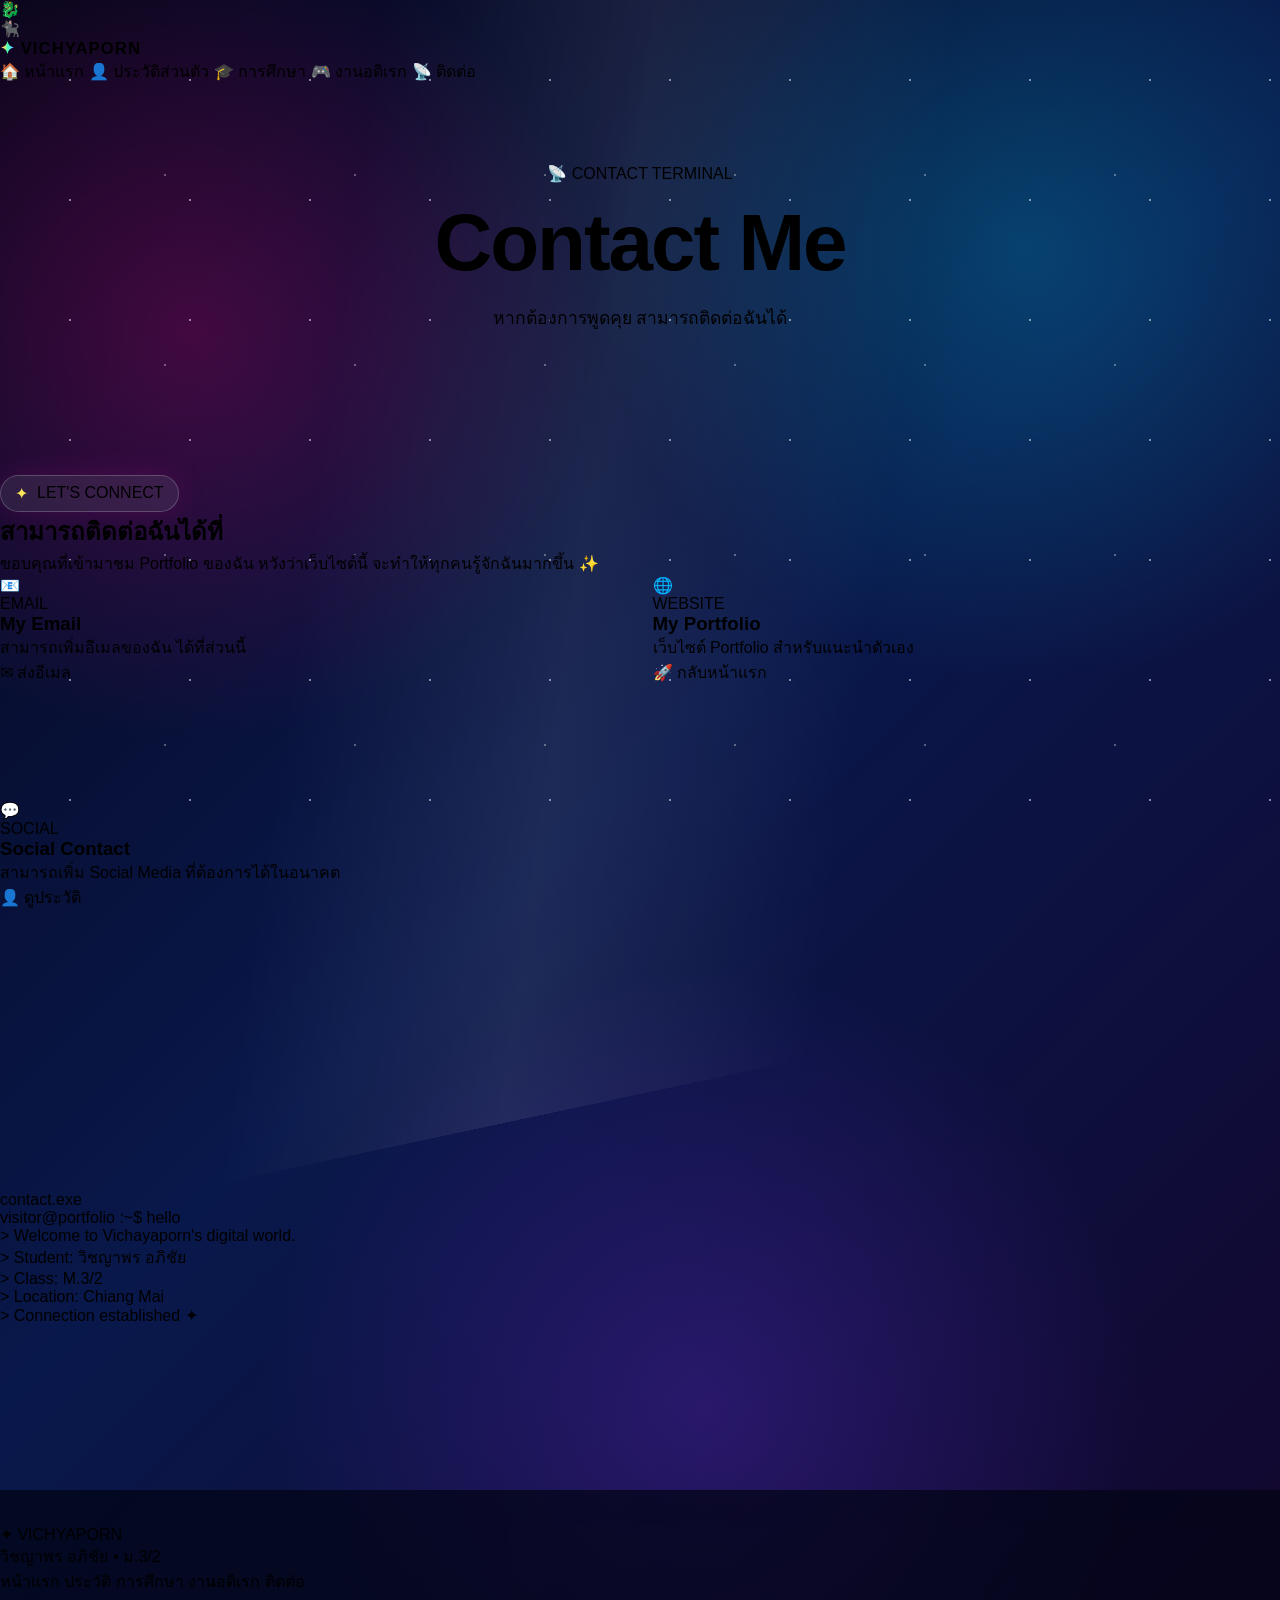
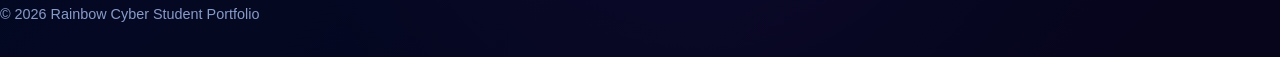
==== commit edb0e20e: "Update contact.html" ====
--- a/contact.html
+++ b/contact.html
@@ -1,4 +1,3 @@
-```html
 <!DOCTYPE html>
 <html lang="th">
 
@@ -6,230 +5,361 @@
 
     <meta charset="UTF-8">
 
-    <meta name="viewport"
-          content="width=device-width, initial-scale=1.0">
-
-    <title>ติดต่อ | Pompam Apichai</title>
+    <meta
+        name="viewport"
+        content="width=device-width, initial-scale=1.0">
+
+    <title>ติดต่อ | วิชญาพร อภิชัย</title>
 
     <link rel="stylesheet" href="style.css">
 
 </head>
 
+
 <body>
 
-<header class="nav">
-
-    <div class="nav-inner">
-
-        <a class="logo" href="index.html">
-            POMPAM<span>✦</span>
+    <div class="space-bg"></div>
+
+    <div class="stars stars-1"></div>
+    <div class="stars stars-2"></div>
+    <div class="stars stars-3"></div>
+
+    <div class="orb orb-1"></div>
+    <div class="orb orb-2"></div>
+
+    <div class="cyber-animal animal-dragon">
+        🐉
+    </div>
+
+    <div class="cyber-animal animal-cat">
+        🐈‍⬛
+    </div>
+
+
+    <header class="navbar">
+
+        <a href="index.html" class="logo">
+            <span class="logo-icon">✦</span>
+            VICHYAPORN
         </a>
 
-        <nav class="menu">
+        <nav class="nav-menu">
 
             <a href="index.html">
-                หน้าแรก
+                🏠 หน้าแรก
             </a>
 
             <a href="profile.html">
-                ประวัติส่วนตัว
+                👤 ประวัติส่วนตัว
             </a>
 
             <a href="education.html">
-                การศึกษา
+                🎓 การศึกษา
             </a>
 
             <a href="hobby.html">
-                งานอดิเรก
-            </a>
-
-            <a class="active" href="contact.html">
-                ติดต่อ
+                🎮 งานอดิเรก
+            </a>
+
+            <a href="contact.html" class="active">
+                📡 ติดต่อ
             </a>
 
         </nav>
 
-    </div>
-
-</header>
-
-
-<main>
-
-<section class="page-hero container">
-
-    <div class="eyebrow">
-        LET'S CONNECT ✉️
-    </div>
-
-    <h1>
-        <span class="gradient">
-            ติดต่อฉัน
-        </span>
-    </h1>
-
-    <p>
-        สามารถติดต่อฉันได้ที่ช่องทางด้านล่าง
-    </p>
-
-</section>
-
-
-<section class="section container">
-
-    <div class="contact-grid">
-
-
-        <div class="card contact-card">
-
-            <div class="icon">
-                📧
+    </header>
+
+
+    <main>
+
+        <section class="page-hero section reveal">
+
+            <div class="mini-badge">
+                📡 CONTACT TERMINAL
             </div>
 
-            <h3>
-                Email
-            </h3>
+            <h1>
+                Contact
+                <span class="rainbow-text">
+                    Me
+                </span>
+            </h1>
 
             <p>
-                ช่องทางสำหรับการติดต่อ
-                เรื่องโครงงานหรือการเรียน
+                หากต้องการพูดคุย สามารถติดต่อฉันได้
             </p>
 
-            <a
-                class="contact-link"
-                href="mailto:pompam@example.com"
-            >
-                pompam@example.com ↗
-            </a>
-
+        </section>
+
+
+        <section class="contact-section section">
+
+            <div class="contact-intro reveal">
+
+                <p class="eyebrow">
+                    LET'S CONNECT
+                </p>
+
+                <h2>
+                    สามารถติดต่อฉันได้ที่
+                </h2>
+
+                <p>
+                    ขอบคุณที่เข้ามาชม Portfolio
+                    ของฉัน หวังว่าเว็บไซต์นี้
+                    จะทำให้ทุกคนรู้จักฉันมากขึ้น ✨
+                </p>
+
+            </div>
+
+
+            <div class="contact-grid">
+
+
+                <div class="contact-card reveal">
+
+                    <div class="contact-icon">
+                        📧
+                    </div>
+
+                    <span>
+                        EMAIL
+                    </span>
+
+                    <h3>
+                        My Email
+                    </h3>
+
+                    <p>
+                        สามารถเพิ่มอีเมลของฉัน
+                        ได้ที่ส่วนนี้
+                    </p>
+
+                    <a href="mailto:example@email.com"
+                       class="contact-button">
+                        ✉ ส่งอีเมล
+                    </a>
+
+                </div>
+
+
+                <div class="contact-card reveal">
+
+                    <div class="contact-icon">
+                        🌐
+                    </div>
+
+                    <span>
+                        WEBSITE
+                    </span>
+
+                    <h3>
+                        My Portfolio
+                    </h3>
+
+                    <p>
+                        เว็บไซต์ Portfolio
+                        สำหรับแนะนำตัวเอง
+                    </p>
+
+                    <a href="index.html"
+                       class="contact-button">
+                        🚀 กลับหน้าแรก
+                    </a>
+
+                </div>
+
+
+                <div class="contact-card reveal">
+
+                    <div class="contact-icon">
+                        💬
+                    </div>
+
+                    <span>
+                        SOCIAL
+                    </span>
+
+                    <h3>
+                        Social Contact
+                    </h3>
+
+                    <p>
+                        สามารถเพิ่ม Social Media
+                        ที่ต้องการได้ในอนาคต
+                    </p>
+
+                    <a href="profile.html"
+                       class="contact-button">
+                        👤 ดูประวัติ
+                    </a>
+
+                </div>
+
+
+            </div>
+
+        </section>
+
+
+        <section class="section">
+
+            <div class="terminal-card reveal">
+
+                <div class="terminal-header">
+
+                    <span class="terminal-dot"></span>
+                    <span class="terminal-dot"></span>
+                    <span class="terminal-dot"></span>
+
+                    <span>
+                        contact.exe
+                    </span>
+
+                </div>
+
+                <div class="terminal-body">
+
+                    <p>
+                        <span class="terminal-green">
+                            visitor@portfolio
+                        </span>:~$
+                        hello
+                    </p>
+
+                    <p>
+                        > Welcome to Vichayaporn's
+                        digital world.
+                    </p>
+
+                    <p>
+                        > Student: วิชญาพร อภิชัย
+                    </p>
+
+                    <p>
+                        > Class: M.3/2
+                    </p>
+
+                    <p>
+                        > Location: Chiang Mai
+                    </p>
+
+                    <p class="terminal-pulse">
+                        > Connection established ✦
+                    </p>
+
+                </div>
+
+            </div>
+
+        </section>
+
+    </main>
+
+
+    <footer class="footer">
+
+        <div class="footer-logo">
+            ✦ VICHYAPORN
         </div>
 
-
-        <div class="card contact-card">
-
-            <div class="icon">
-                🌐
-            </div>
-
-            <h3>
-                Website Portfolio
-            </h3>
-
-            <p>
-                กลับไปสำรวจผลงาน
-                และเรื่องราวของฉันได้ทุกเมื่อ
-            </p>
-
-            <a
-                class="contact-link"
-                href="index.html"
-            >
-                กลับหน้าแรก ↗
-            </a>
-
-        </div>
-
-
-        <div class="card contact-card">
-
-            <div class="icon">
-                💬
-            </div>
-
-            <h3>
-                Social / Contact
-            </h3>
-
-            <p>
-                พื้นที่สำหรับใส่ช่องทางโซเชียล
-                ที่ต้องการเผยแพร่ในภายหลัง
-            </p>
-
-            <span class="tag">
-                Add your social link
-            </span>
-
-        </div>
-
-
-        <div class="card contact-card">
-
-            <div class="icon">
-                💖
-            </div>
-
-            <h3>
-                ขอบคุณที่แวะมา!
-            </h3>
-
-            <p>
-                หวังว่าเว็บไซต์เล็ก ๆ นี้
-                จะทำให้คุณได้รู้จัก Pompam มากขึ้น
-            </p>
-
-        </div>
-
-    </div>
-
-</section>
-
-
-<section class="section container">
-
-    <div class="card center-card">
-
-        <div class="eyebrow">
-            CALL TO ACTION
-        </div>
-
-        <h2>
-            พร้อมรู้จักฉันมากขึ้นหรือยัง? ✨
-        </h2>
-
-        <a
-            class="btn primary"
-            href="profile.html"
-        >
-            ไปดูประวัติส่วนตัว →
-        </a>
-
-    </div>
-
-</section>
-
-</main>
-
-
-<footer>
-
-    <div class="container footer-inner">
-
-        <div>
-
-            <div class="logo">
-                POMPAM<span>✦</span>
-            </div>
-
-            <div class="copyright">
-                วิชญาพร อภิชัย · ม.3/2 · © 2026
-            </div>
-
-        </div>
-
-        <nav class="footer-nav">
+        <p>
+            วิชญาพร อภิชัย • ม.3/2
+        </p>
+
+        <div class="footer-links">
 
             <a href="index.html">หน้าแรก</a>
-            <a href="profile.html">ประวัติส่วนตัว</a>
+            <a href="profile.html">ประวัติ</a>
             <a href="education.html">การศึกษา</a>
             <a href="hobby.html">งานอดิเรก</a>
             <a href="contact.html">ติดต่อ</a>
 
-        </nav>
-
-    </div>
-
-</footer>
+        </div>
+
+        <p class="copyright">
+            © 2026 Rainbow Cyber Student Portfolio
+        </p>
+
+    </footer>
+
+
+    <script>
+
+        let audioContext;
+
+        function playHoverSound() {
+
+            try {
+
+                audioContext =
+                    audioContext ||
+                    new (window.AudioContext ||
+                    window.webkitAudioContext)();
+
+                const oscillator =
+                    audioContext.createOscillator();
+
+                const gain =
+                    audioContext.createGain();
+
+                oscillator.frequency.value = 720;
+
+                gain.gain.value = 0.025;
+
+                oscillator.connect(gain);
+                gain.connect(audioContext.destination);
+
+                oscillator.start();
+
+                gain.gain.exponentialRampToValueAtTime(
+                    0.001,
+                    audioContext.currentTime + 0.08
+                );
+
+                oscillator.stop(
+                    audioContext.currentTime + 0.08
+                );
+
+            } catch (error) {}
+
+        }
+
+        document
+            .querySelectorAll("a, .contact-card")
+            .forEach(el =>
+                el.addEventListener(
+                    "mouseenter",
+                    playHoverSound
+                )
+            );
+
+
+        const observer =
+            new IntersectionObserver(
+                entries => {
+
+                    entries.forEach(entry => {
+
+                        if (entry.isIntersecting) {
+
+                            entry.target.classList.add("show");
+
+                        }
+
+                    });
+
+                },
+                {
+                    threshold: 0.1
+                }
+            );
+
+        document
+            .querySelectorAll(".reveal")
+            .forEach(el => observer.observe(el));
+
+    </script>
 
 </body>
 </html>
-```
--- a/style.css
+++ b/style.css
@@ -1,2151 +1,1601 @@
 ```css
-/* =========================================================
-   PAM'S RAINBOW GALAXY PORTFOLIO
-   HTML5 + CSS3
-========================================================= */
+@import url('https://fonts.googleapis.com/css2?family=Kanit:wght@400;500;600;700&family=Orbitron:wght@500;700;800&display=swap');
+
+
+:root {
+    --white: #f7fbff;
+    --muted: #c8d8ff;
+    --glass: rgba(10, 18, 55, 0.56);
+    --line: rgba(255,255,255,0.18);
+    --shadow: 0 20px 60px rgba(0,0,0,0.35);
+}
+
 
 * {
+    box-sizing: border-box;
     margin: 0;
     padding: 0;
-    box-sizing: border-box;
-}
-
-:root {
-    --blue-dark: #050816;
-    --blue: #1976d2;
-    --cyan: #42a5f5;
-    --light-blue: #90caf9;
-
-    --pink: #ff4ecd;
-    --purple: #9b5cff;
-    --violet: #6c4cff;
-    --cyan-neon: #00e5ff;
-    --green: #46ff9a;
-    --yellow: #ffe45e;
-    --orange: #ff914d;
-
-    --white: #ffffff;
-    --muted: #b9c7df;
-
-    --glass: rgba(255, 255, 255, 0.07);
-    --border: rgba(255, 255, 255, 0.15);
-
-    --shadow:
-        0 20px 60px rgba(0, 0, 0, 0.45);
-
-    --rainbow:
-        linear-gradient(
-            120deg,
-            #ff4ecd,
-            #9b5cff,
-            #42a5f5,
-            #00e5ff,
-            #46ff9a,
-            #ffe45e,
-            #ff914d,
-            #ff4ecd
-        );
-}
+}
+
 
 html {
     scroll-behavior: smooth;
 }
 
+
 body {
+
     min-height: 100vh;
+
     overflow-x: hidden;
 
-    font-family:
-        "Segoe UI",
-        Tahoma,
-        Arial,
-        sans-serif;
-
     color: var(--white);
 
-    background:
+    font-family: 'Kanit', sans-serif;
+
+    background:
+
         radial-gradient(
             circle at 15% 20%,
-            rgba(255, 0, 200, 0.18),
+            rgba(255,0,128,0.24),
+            transparent 24%
+        ),
+
+        radial-gradient(
+            circle at 80% 15%,
+            rgba(0,220,255,0.22),
             transparent 25%
         ),
+
         radial-gradient(
-            circle at 85% 10%,
-            rgba(0, 220, 255, 0.16),
-            transparent 25%
+            circle at 55% 85%,
+            rgba(130,50,255,0.24),
+            transparent 28%
         ),
-        radial-gradient(
-            circle at 50% 90%,
-            rgba(125, 70, 255, 0.2),
-            transparent 30%
-        ),
-        #050816;
-
-    line-height: 1.7;
-}
-
-/* =========================================================
-   GALAXY BACKGROUND
-========================================================= */
-
-.galaxy-bg {
-    position: fixed;
-    inset: 0;
-    z-index: -5;
-    pointer-events: none;
-
-    background:
-        radial-gradient(
-            ellipse at center,
-            transparent 15%,
-            rgba(0, 0, 0, 0.4) 70%,
-            rgba(0, 0, 0, 0.75)
-        ),
-        linear-gradient(
-            120deg,
-            rgba(255, 0, 190, 0.08),
-            transparent 30%,
-            rgba(0, 210, 255, 0.08),
-            transparent 70%,
-            rgba(120, 0, 255, 0.1)
-        );
-
-    animation: galaxyMove 14s ease-in-out infinite alternate;
-}
-
-.galaxy-bg::before,
-.galaxy-bg::after {
-    content: "";
-    position: absolute;
-    inset: -30%;
-
-    background:
-        radial-gradient(
-            circle at 20% 30%,
-            rgba(255, 0, 200, 0.12),
-            transparent 8%
-        ),
-        radial-gradient(
-            circle at 70% 60%,
-            rgba(0, 200, 255, 0.12),
-            transparent 10%
-        ),
-        radial-gradient(
-            circle at 50% 20%,
-            rgba(160, 70, 255, 0.12),
-            transparent 12%
-        );
-
-    filter: blur(40px);
-
-    animation: nebula 18s linear infinite alternate;
-}
-
-.stars {
-    position: fixed;
-    inset: 0;
-    z-index: -3;
-    pointer-events: none;
-}
-
-.stars span {
-    position: absolute;
-    color: white;
-    opacity: 0.8;
-    text-shadow:
-        0 0 8px white,
-        0 0 18px var(--cyan-neon);
-
-    animation: twinkle 2s ease-in-out infinite alternate;
-}
-
-.stars span:nth-child(1) {
-    top: 12%;
-    left: 8%;
-    font-size: 22px;
-}
-
-.stars span:nth-child(2) {
-    top: 22%;
-    left: 27%;
-    animation-delay: 0.5s;
-}
-
-.stars span:nth-child(3) {
-    top: 8%;
-    right: 16%;
-    font-size: 18px;
-    animation-delay: 1s;
-}
-
-.stars span:nth-child(4) {
-    top: 48%;
-    right: 8%;
-    font-size: 25px;
-    animation-delay: 1.5s;
-}
-
-.stars span:nth-child(5) {
-    top: 70%;
-    left: 12%;
-    animation-delay: 0.8s;
-}
-
-.stars span:nth-child(6) {
-    bottom: 12%;
-    right: 24%;
-    font-size: 24px;
-    animation-delay: 1.2s;
-}
-
-.stars span:nth-child(7) {
-    top: 35%;
-    left: 48%;
-    animation-delay: 0.3s;
-}
-
-.stars span:nth-child(8) {
-    bottom: 28%;
-    left: 34%;
-    font-size: 18px;
-}
-
-.stars span:nth-child(9) {
-    top: 58%;
-    right: 38%;
-    animation-delay: 1.7s;
-}
-
-.stars span:nth-child(10) {
-    bottom: 8%;
-    left: 70%;
-    font-size: 22px;
-}
-
-/* =========================================================
-   FLOATING ANIMALS
-========================================================= */
-
-.floating-animal {
-    position: fixed;
-    z-index: -1;
-    pointer-events: none;
-
-    font-size: clamp(55px, 8vw, 110px);
-
-    filter:
-        drop-shadow(0 0 15px rgba(255, 255, 255, 0.4))
-        drop-shadow(0 0 30px rgba(155, 92, 255, 0.5));
-
-    opacity: 0.7;
-}
-
-.animal-one {
-    top: 23%;
-    left: -20px;
-    animation: animalFloatOne 9s ease-in-out infinite;
-}
-
-.animal-two {
-    top: 62%;
-    right: -15px;
-    animation: animalFloatTwo 11s ease-in-out infinite;
-}
-
-.animal-three {
-    bottom: 8%;
-    left: 12%;
-    animation: animalFloatThree 13s ease-in-out infinite;
-}
-
-/* =========================================================
-   NAVBAR
-========================================================= */
-
-.navbar {
-    position: sticky;
-    top: 18px;
-    z-index: 100;
-
-    width: min(1180px, calc(100% - 30px));
-    margin: 18px auto 0;
-
-    display: flex;
-    align-items: center;
-    justify-content: space-between;
-
-    padding: 12px 18px;
-
-    border: 1px solid rgba(255, 255, 255, 0.15);
-    border-radius: 22px;
-
-    background:
+
         linear-gradient(
             135deg,
-            rgba(10, 15, 40, 0.88),
-            rgba(20, 15, 50, 0.72)
+            #05051a 0%,
+            #09184b 48%,
+            #13062d 100%
         );
-
-    backdrop-filter: blur(20px);
+}
+
+
+/* ดาวด้านหลัง */
+
+body::before {
+
+    content: "";
+
+    position: fixed;
+
+    inset: 0;
+
+    z-index: -5;
+
+    pointer-events: none;
+
+    background-image:
+
+        radial-gradient(
+            circle,
+            rgba(255,255,255,0.9) 0 1px,
+            transparent 1.5px
+        ),
+
+        radial-gradient(
+            circle,
+            rgba(255,255,255,0.6) 0 1px,
+            transparent 1.5px
+        );
+
+    background-size:
+        120px 120px,
+        190px 190px;
+
+    background-position:
+        10px 20px,
+        70px 80px;
+
+    opacity: 0.55;
+
+    animation: stars 18s linear infinite;
+}
+
+
+/* แสงทางช้างเผือก */
+
+body::after {
+
+    content: "";
+
+    position: fixed;
+
+    inset: -20%;
+
+    z-index: -4;
+
+    pointer-events: none;
+
+    background:
+        linear-gradient(
+            110deg,
+            transparent 35%,
+            rgba(255,255,255,0.08) 48%,
+            transparent 62%
+        );
+
+    transform: rotate(-12deg);
+
+    animation: milky 11s ease-in-out infinite;
+}
+
+
+a {
+    color: inherit;
+    text-decoration: none;
+}
+
+
+img {
+    max-width: 100%;
+    display: block;
+}
+
+
+.container {
+
+    width: min(1120px, 92%);
+
+    margin: auto;
+}
+
+
+/* =========================
+   NAVIGATION
+========================= */
+
+.nav {
+
+    position: sticky;
+
+    top: 14px;
+
+    z-index: 50;
+
+    margin: 14px auto 0;
+
+    width: min(1120px, 92%);
+
+    padding: 12px 16px;
+
+    border: 1px solid var(--line);
+
+    border-radius: 28px;
+
+    background: rgba(5,8,30,0.62);
+
+    backdrop-filter: blur(18px);
 
     box-shadow:
-        0 10px 40px rgba(0, 0, 0, 0.35),
-        0 0 30px rgba(0, 200, 255, 0.08);
-}
-
-.logo,
-.footer-logo {
-    font-size: 26px;
-    font-weight: 900;
-    letter-spacing: 2px;
+        0 10px 40px rgba(0,0,0,0.28);
+}
+
+
+.nav-inner {
+
+    display: flex;
+
+    align-items: center;
+
+    justify-content: space-between;
+
+    gap: 18px;
+}
+
+
+.logo {
+
+    font-family: Orbitron, sans-serif;
+
+    font-weight: 800;
+
+    letter-spacing: 1px;
+
+    font-size: 1.05rem;
+}
+
+
+.logo span {
+
+    background:
+        linear-gradient(
+            90deg,
+            #ff4ecd,
+            #ffe45e,
+            #50ffb1,
+            #4de7ff,
+            #a56cff
+        );
+
+    -webkit-background-clip: text;
+
+    color: transparent;
+}
+
+
+.menu {
+
+    display: flex;
+
+    gap: 7px;
+
+    flex-wrap: wrap;
+
+    justify-content: flex-end;
+}
+
+
+.menu a {
+
+    padding: 9px 13px;
+
+    border-radius: 18px;
+
+    color: #dbe8ff;
+
+    transition: 0.25s;
+}
+
+
+.menu a:hover,
+.menu a.active {
+
+    background:
+        linear-gradient(
+            90deg,
+            #ff4ecd,
+            #7c5cff,
+            #29d9ff
+        );
 
     color: white;
-    text-decoration: none;
-}
-
-.logo span,
-.footer-logo span {
-    display: inline-block;
-    margin-left: 5px;
-
-    color: var(--yellow);
-
-    text-shadow:
-        0 0 8px var(--yellow),
-        0 0 20px var(--orange);
-
-    animation: starPulse 1.5s infinite alternate;
-}
-
-.navbar nav {
+
+    box-shadow:
+        0 0 22px rgba(103,93,255,0.45);
+
+    transform: translateY(-2px);
+}
+
+
+/* =========================
+   HERO
+========================= */
+
+.hero {
+
+    min-height: calc(100vh - 95px);
+
+    display: grid;
+
+    grid-template-columns: 1.08fr 0.92fr;
+
+    align-items: center;
+
+    gap: 50px;
+
+    padding: 70px 0 90px;
+
+    position: relative;
+}
+
+
+.eyebrow {
+
+    display: inline-flex;
+
+    gap: 9px;
+
+    align-items: center;
+
+    padding: 8px 14px;
+
+    border: 1px solid rgba(255,255,255,0.2);
+
+    border-radius: 999px;
+
+    background: rgba(255,255,255,0.08);
+
+    box-shadow:
+        0 0 30px rgba(255,0,180,0.15);
+}
+
+
+.eyebrow::before {
+
+    content: "✦";
+
+    color: #ffe55c;
+
+    animation: twinkle 1.3s infinite;
+}
+
+
+h1 {
+
+    font-size: clamp(3rem, 7vw, 6.6rem);
+
+    line-height: 0.95;
+
+    margin: 22px 0;
+
+    font-weight: 800;
+
+    letter-spacing: -2px;
+}
+
+
+.gradient {
+
+    background:
+        linear-gradient(
+            90deg,
+            #ff4fd8,
+            #ff8b4a,
+            #ffe35b,
+            #59ffb0,
+            #43e7ff,
+            #8d68ff
+        );
+
+    -webkit-background-clip: text;
+
+    color: transparent;
+
+    background-size: 250%;
+
+    animation:
+        rainbow 7s linear infinite;
+}
+
+
+.hero p {
+
+    font-size: 1.15rem;
+
+    color: var(--muted);
+
+    max-width: 650px;
+
+    line-height: 1.8;
+}
+
+
+.actions {
+
     display: flex;
-    gap: 5px;
+
+    gap: 14px;
+
     flex-wrap: wrap;
-    justify-content: flex-end;
-}
-
-.navbar nav a {
+
+    margin-top: 28px;
+}
+
+
+.btn {
+
+    display: inline-flex;
+
+    align-items: center;
+
+    gap: 8px;
+
+    padding: 13px 19px;
+
+    border-radius: 18px;
+
+    font-weight: 700;
+
+    border: 1px solid rgba(255,255,255,0.2);
+
+    transition: 0.25s;
+}
+
+
+.btn.primary {
+
+    background:
+        linear-gradient(
+            100deg,
+            #ff35c8,
+            #7659ff,
+            #1ddcff
+        );
+
+    box-shadow:
+        0 12px 35px rgba(113,65,255,0.35);
+}
+
+
+.btn.secondary {
+
+    background:
+        rgba(255,255,255,0.08);
+}
+
+
+.btn:hover {
+
+    transform:
+        translateY(-4px)
+        scale(1.02);
+
+    box-shadow:
+        0 14px 35px rgba(0,0,0,0.35);
+}
+
+
+/* =========================
+   PROFILE ORBIT
+========================= */
+
+.profile-orbit {
+
     position: relative;
 
-    padding: 9px 14px;
-
-    color: #dce7ff;
-    text-decoration: none;
-
-    border-radius: 14px;
-
-    font-size: 14px;
-    font-weight: 700;
-
-    transition:
-        transform 0.3s ease,
-        background 0.3s ease,
-        color 0.3s ease,
-        box-shadow 0.3s ease;
-}
-
-.navbar nav a:hover,
-.navbar nav a.active {
+    display: grid;
+
+    place-items: center;
+
+    min-height: 500px;
+}
+
+
+.orbit {
+
+    position: absolute;
+
+    width: 410px;
+
+    height: 410px;
+
+    border:
+        1px dashed
+        rgba(255,255,255,0.35);
+
+    border-radius: 50%;
+
+    animation:
+        spin 20s linear infinite;
+}
+
+
+.orbit::before,
+.orbit::after {
+
+    content: "✦";
+
+    position: absolute;
+
     color: white;
+
+    font-size: 1.5rem;
+
+    filter:
+        drop-shadow(
+            0 0 12px white
+        );
+}
+
+
+.orbit::before {
+
+    top: 4%;
+
+    left: 50%;
+}
+
+
+.orbit::after {
+
+    bottom: 10%;
+
+    right: 4%;
+
+    color: #ff63dd;
+}
+
+
+.avatar-wrap {
+
+    width: 315px;
+
+    height: 315px;
+
+    padding: 9px;
+
+    border-radius:
+        47% 53% 58% 42% /
+        50% 44% 56% 50%;
 
     background:
         linear-gradient(
             135deg,
-            rgba(255, 78, 205, 0.18),
-            rgba(66, 165, 245, 0.18)
+            #ff4ecd,
+            #ffe45e,
+            #4dffbe,
+            #42dfff,
+            #9365ff
         );
 
     box-shadow:
-        inset 0 0 0 1px rgba(255, 255, 255, 0.12),
-        0 0 18px rgba(155, 92, 255, 0.2);
-
-    transform: translateY(-2px);
-}
-
-/* =========================================================
-   HERO
-========================================================= */
-
-.hero {
-    width: min(1180px, calc(100% - 30px));
-    min-height: 780px;
-
-    margin: 0 auto;
+        0 0 70px rgba(117,87,255,0.5);
+
+    animation:
+        morph 8s ease-in-out infinite,
+        float 4s ease-in-out infinite;
+}
+
+
+.avatar {
+
+    width: 100%;
+
+    height: 100%;
+
+    object-fit: cover;
+
+    border-radius: inherit;
+
+    background: #111a4a;
+}
+
+
+.planet,
+.animal {
+
+    position: absolute;
+
+    filter:
+        drop-shadow(
+            0 0 18px
+            rgba(255,255,255,0.35)
+        );
+
+    animation:
+        float 5s ease-in-out infinite;
+}
+
+
+.planet {
+
+    font-size: 5rem;
+
+    top: 4%;
+
+    right: 0;
+}
+
+
+.animal {
+
+    font-size: 6rem;
+
+    bottom: 3%;
+
+    left: 0;
+
+    animation-delay: -2s;
+}
+
+
+.sparkles span {
+
+    position: absolute;
+
+    font-size: 1.4rem;
+
+    animation:
+        twinkle 1.5s infinite;
+}
+
+
+.sparkles span:nth-child(1) {
+
+    top: 10%;
+
+    left: 5%;
+}
+
+
+.sparkles span:nth-child(2) {
+
+    top: 28%;
+
+    right: 4%;
+
+    animation-delay: 0.5s;
+}
+
+
+.sparkles span:nth-child(3) {
+
+    bottom: 15%;
+
+    right: 15%;
+
+    animation-delay: 1s;
+}
+
+
+/* =========================
+   STATS
+========================= */
+
+.stats {
 
     display: grid;
-    grid-template-columns: 1.05fr 0.95fr;
+
+    grid-template-columns:
+        repeat(3,1fr);
+
+    gap: 15px;
+
+    margin-top: 25px;
+}
+
+
+.stat {
+
+    text-align: center;
+
+    padding: 18px;
+
+    border-radius: 22px;
+
+    background:
+        rgba(255,255,255,0.07);
+
+    border:
+        1px solid var(--line);
+}
+
+
+.stat strong {
+
+    display: block;
+
+    font-size: 2rem;
+}
+
+
+.stat span {
+
+    color: #bcd0ff;
+}
+
+
+/* =========================
+   SECTIONS
+========================= */
+
+.section {
+
+    padding: 95px 0;
+}
+
+
+.section-head {
+
+    text-align: center;
+
+    margin-bottom: 42px;
+}
+
+
+.section-head .mini {
+
+    color: #79eaff;
+
+    font-weight: 700;
+
+    letter-spacing: 2px;
+}
+
+
+.section-head h2 {
+
+    font-size:
+        clamp(2rem,4vw,3.5rem);
+
+    margin: 8px 0;
+}
+
+
+.section-head p {
+
+    color: var(--muted);
+}
+
+
+/* =========================
+   CARDS
+========================= */
+
+.grid {
+
+    display: grid;
+
+    grid-template-columns:
+        repeat(3,1fr);
+
+    gap: 20px;
+}
+
+
+.card {
+
+    padding: 25px;
+
+    border:
+        1px solid var(--line);
+
+    border-radius: 28px;
+
+    background:
+        var(--glass);
+
+    backdrop-filter:
+        blur(16px);
+
+    box-shadow:
+        var(--shadow);
+
+    transition: 0.3s;
+
+    position: relative;
+
+    overflow: hidden;
+}
+
+
+.card::before {
+
+    content: "";
+
+    position: absolute;
+
+    width: 130px;
+
+    height: 130px;
+
+    right: -55px;
+
+    top: -55px;
+
+    background:
+        radial-gradient(
+            circle,
+            #ff49d8,
+            transparent 65%
+        );
+
+    opacity: 0.45;
+}
+
+
+.card:hover {
+
+    transform:
+        translateY(-9px)
+        rotateX(1deg);
+
+    border-color:
+        rgba(255,255,255,0.38);
+
+    box-shadow:
+
+        0 25px 70px
+        rgba(0,0,0,0.42),
+
+        0 0 35px
+        rgba(116,83,255,0.18);
+}
+
+
+.icon {
+
+    font-size: 2.3rem;
+
+    margin-bottom: 12px;
+}
+
+
+.card h3 {
+
+    font-size: 1.35rem;
+
+    margin-bottom: 7px;
+}
+
+
+.card p {
+
+    color: var(--muted);
+
+    line-height: 1.7;
+}
+
+
+/* =========================
+   PAGE HERO
+========================= */
+
+.page-hero {
+
+    padding: 80px 0 45px;
+
+    text-align: center;
+}
+
+
+.page-hero h1 {
+
+    font-size:
+        clamp(2.8rem,7vw,5rem);
+}
+
+
+.page-hero p {
+
+    max-width: 700px;
+
+    margin: auto;
+
+    color: var(--muted);
+
+    font-size: 1.1rem;
+
+    line-height: 1.8;
+}
+
+
+/* =========================
+   PROFILE
+========================= */
+
+.profile-layout {
+
+    display: grid;
+
+    grid-template-columns:
+        0.75fr 1.25fr;
+
+    gap: 25px;
+
+    align-items: stretch;
+}
+
+
+.portrait {
+
+    min-height: 500px;
+
+    display: flex;
+
     align-items: center;
-    gap: 50px;
-
-    padding: 90px 0 70px;
-}
-
-.hero-content {
+
+    justify-content: center;
+}
+
+
+.portrait .avatar-wrap {
+
+    width: 280px;
+
+    height: 350px;
+}
+
+
+.profile-name {
+
+    font-size: 2.4rem;
+
+    margin:
+        18px 0 5px;
+}
+
+
+.info-list {
+
+    display: grid;
+
+    grid-template-columns:
+        1fr 1fr;
+
+    gap: 13px;
+
+    margin-top: 20px;
+}
+
+
+.info {
+
+    padding: 15px;
+
+    border-radius: 18px;
+
+    background:
+        rgba(255,255,255,0.06);
+
+    border:
+        1px solid var(--line);
+}
+
+
+.info b {
+
+    display: block;
+
+    color: #72e9ff;
+}
+
+
+.info span {
+
+    color: white;
+}
+
+
+/* =========================
+   TIMELINE
+========================= */
+
+.timeline {
+
     position: relative;
-    z-index: 2;
-}
-
-.rainbow-label,
-.page-tag {
-    display: inline-flex;
-    align-items: center;
-
-    padding: 8px 14px;
-
-    border: 1px solid rgba(255, 255, 255, 0.15);
-    border-radius: 999px;
-
-    background: rgba(255, 255, 255, 0.06);
-
-    color: #e8eeff;
-
-    font-size: 12px;
-    font-weight: 800;
-    letter-spacing: 1.5px;
-
-    box-shadow:
-        0 0 25px rgba(155, 92, 255, 0.15);
-}
-
-.small-title {
-    margin-top: 28px;
-
-    color: var(--cyan);
-    font-size: 15px;
-    font-weight: 900;
-    letter-spacing: 5px;
-}
-
-.hero h1 {
-    margin: 8px 0 20px;
-
-    font-size: clamp(52px, 7vw, 92px);
-    line-height: 0.98;
-    letter-spacing: -4px;
-    font-weight: 950;
-
-    text-shadow:
-        0 10px 40px rgba(0, 0, 0, 0.4);
-}
-
-.hero h1 span,
-.page-hero h1 span,
-.section-heading h2 span,
-.profile-info h2 span,
-.contact-intro h2 span {
-    background: var(--rainbow);
-    background-size: 250% auto;
-
-    -webkit-background-clip: text;
-    background-clip: text;
-    color: transparent;
-
-    animation: rainbowText 6s linear infinite;
-}
-
-.hero-description {
-    max-width: 650px;
-
-    color: var(--muted);
-    font-size: 17px;
-}
-
-.hero-buttons {
-    display: flex;
-    flex-wrap: wrap;
-    gap: 13px;
-
-    margin-top: 30px;
-}
-
-.btn {
-    display: inline-flex;
-    align-items: center;
-    justify-content: center;
-
-    min-height: 52px;
-    padding: 0 22px;
-
-    border-radius: 16px;
-
-    text-decoration: none;
-
-    font-weight: 900;
-
-    transition:
-        transform 0.3s ease,
-        box-shadow 0.3s ease;
-}
-
-.btn:hover {
-    transform: translateY(-5px) scale(1.02);
-}
-
-.btn-primary {
-    color: white;
-
-    background: var(--rainbow);
-    background-size: 250% 250%;
-
-    box-shadow:
-        0 12px 35px rgba(155, 92, 255, 0.35),
-        0 0 30px rgba(255, 78, 205, 0.15);
-
-    animation: gradientMove 6s ease infinite;
-}
-
-.btn-outline {
-    color: white;
-
-    border: 1px solid rgba(255, 255, 255, 0.22);
-    background: rgba(255, 255, 255, 0.06);
-
-    backdrop-filter: blur(12px);
-}
-
-.btn-outline:hover {
-    box-shadow:
-        0 0 25px rgba(0, 229, 255, 0.25);
-}
-
-.quick-stats {
-    display: flex;
-    gap: 32px;
-
-    margin-top: 42px;
-}
-
-.quick-stats div {
-    display: flex;
-    flex-direction: column;
-}
-
-.quick-stats strong {
-    font-size: 28px;
-
-    background: var(--rainbow);
-    background-size: 250% auto;
-
-    -webkit-background-clip: text;
-    background-clip: text;
-    color: transparent;
-}
-
-.quick-stats span {
-    color: #8fa2c5;
-    font-size: 12px;
-}
-
-/* =========================================================
-   HERO VISUAL
-========================================================= */
-
-.hero-visual {
+
+    max-width: 850px;
+
+    margin: auto;
+}
+
+
+.timeline::before {
+
+    content: "";
+
+    position: absolute;
+
+    left: 25px;
+
+    top: 0;
+
+    bottom: 0;
+
+    width: 3px;
+
+    background:
+        linear-gradient(
+            #ff4fd8,
+            #ffe45e,
+            #55ffb6,
+            #49dcff,
+            #9168ff
+        );
+
+    border-radius: 9px;
+}
+
+
+.timeline-item {
+
     position: relative;
 
-    min-height: 580px;
-
-    display: flex;
-    align-items: center;
-    justify-content: center;
-}
-
-.profile-glow {
-    position: relative;
-    width: min(380px, 80%);
-    aspect-ratio: 4 / 5;
-
-    padding: 9px;
-
-    border-radius: 45% 55% 48% 52% / 50% 42% 58% 50%;
-
-    background: var(--rainbow);
-    background-size: 300% 300%;
-
-    box-shadow:
-        0 0 25px rgba(255, 78, 205, 0.3),
-        0 0 60px rgba(66, 165, 245, 0.25),
-        0 30px 90px rgba(0, 0, 0, 0.5);
-
-    animation:
-        gradientMove 7s ease infinite,
-        morph 8s ease-in-out infinite;
-}
-
-.profile-glow::before {
-    content: "";
+    padding:
+        0 0 28px 70px;
+}
+
+
+.dot {
 
     position: absolute;
-    inset: -35px;
+
+    left: 13px;
+
+    top: 5px;
+
+    width: 27px;
+
+    height: 27px;
 
     border-radius: 50%;
-
-    border: 1px dashed rgba(255, 255, 255, 0.18);
-
-    animation: spin 20s linear infinite;
-}
-
-.profile-glow img {
-    width: 100%;
-    height: 100%;
-
-    display: block;
-
-    object-fit: cover;
-
-    border-radius: inherit;
-
-    border: 4px solid rgba(5, 8, 22, 0.9);
-}
-
-.rainbow-orbit {
-    position: absolute;
-
-    border: 1px solid rgba(255, 255, 255, 0.12);
-
-    border-radius: 50%;
-
-    pointer-events: none;
-}
-
-.orbit-one {
-    width: 480px;
-    height: 190px;
-
-    transform: rotate(-25deg);
-
-    animation: spin 12s linear infinite;
-}
-
-.orbit-two {
-    width: 520px;
-    height: 250px;
-
-    transform: rotate(30deg);
-
-    animation: spinReverse 16s linear infinite;
-}
-
-.floating-badge {
-    position: absolute;
-
-    padding: 10px 15px;
-
-    border-radius: 15px;
-
-    background: rgba(10, 14, 35, 0.75);
-
-    border: 1px solid rgba(255, 255, 255, 0.16);
-
-    backdrop-filter: blur(12px);
-
-    box-shadow:
-        0 15px 35px rgba(0, 0, 0, 0.3),
-        0 0 25px rgba(155, 92, 255, 0.18);
-
-    font-size: 13px;
-    font-weight: 900;
-}
-
-.badge-one {
-    top: 16%;
-    right: 4%;
-
-    animation: badgeFloat 4s ease-in-out infinite;
-}
-
-.badge-two {
-    bottom: 20%;
-    left: 5%;
-
-    animation: badgeFloat 5s ease-in-out infinite reverse;
-}
-
-.badge-three {
-    bottom: 10%;
-    right: 10%;
-
-    animation: badgeFloat 6s ease-in-out infinite;
-}
-
-/* =========================================================
-   GENERAL SECTIONS
-========================================================= */
-
-.intro-section,
-.profile-section,
-.about-section,
-.timeline-section,
-.education-highlight,
-.table-section,
-.hobby-section,
-.hobby-quote,
-.contact-section,
-.cta-section,
-.quote-section {
-    width: min(1180px, calc(100% - 30px));
-    margin-left: auto;
-    margin-right: auto;
-}
-
-.section-heading {
-    text-align: center;
-    margin-bottom: 45px;
-}
-
-.section-heading p {
-    color: var(--cyan);
-    font-size: 12px;
-    font-weight: 900;
-    letter-spacing: 3px;
-}
-
-.section-heading h2 {
-    margin-top: 8px;
-
-    font-size: clamp(30px, 5vw, 48px);
-    line-height: 1.2;
-}
-
-/* =========================================================
-   INTRO CARDS
-========================================================= */
-
-.intro-section {
-    padding: 80px 0;
-}
-
-.intro-grid {
-    display: grid;
-    grid-template-columns: repeat(3, 1fr);
-    gap: 20px;
-}
-
-.feature-card {
-    position: relative;
-
-    padding: 30px;
-
-    min-height: 250px;
-
-    border: 1px solid rgba(255, 255, 255, 0.12);
-    border-radius: 28px;
-
-    background:
-        linear-gradient(
-            145deg,
-            rgba(255, 255, 255, 0.09),
-            rgba(255, 255, 255, 0.025)
-        );
-
-    box-shadow: var(--shadow);
-
-    overflow: hidden;
-
-    transition:
-        transform 0.35s ease,
-        border-color 0.35s ease,
-        box-shadow 0.35s ease;
-}
-
-.feature-card::before {
-    content: "";
-
-    position: absolute;
-
-    width: 150px;
-    height: 150px;
-
-    right: -60px;
-    top: -60px;
-
-    border-radius: 50%;
-
-    background: var(--rainbow);
-
-    filter: blur(45px);
-
-    opacity: 0.2;
-}
-
-.feature-card:hover {
-    transform: translateY(-10px);
-
-    border-color: rgba(255, 255, 255, 0.28);
-
-    box-shadow:
-        0 25px 60px rgba(0, 0, 0, 0.4),
-        0 0 35px rgba(155, 92, 255, 0.14);
-}
-
-.feature-icon {
-    font-size: 42px;
-    margin-bottom: 18px;
-
-    filter:
-        drop-shadow(0 0 12px rgba(255, 255, 255, 0.3));
-}
-
-.feature-card h3 {
-    font-size: 23px;
-}
-
-.feature-card p {
-    margin: 8px 0 20px;
-
-    color: var(--muted);
-    font-size: 14px;
-}
-
-.feature-card a {
-    color: white;
-    text-decoration: none;
-    font-weight: 900;
-}
-
-/* =========================================================
-   QUOTE
-========================================================= */
-
-.quote-section {
-    padding: 60px 0 100px;
-}
-
-.quote-box {
-    position: relative;
-
-    padding: 60px;
-
-    text-align: center;
-
-    border-radius: 35px;
-
-    background:
-        linear-gradient(
-            120deg,
-            rgba(255, 78, 205, 0.09),
-            rgba(66, 165, 245, 0.08),
-            rgba(70, 255, 154, 0.07)
-        );
-
-    border: 1px solid rgba(255, 255, 255, 0.1);
-
-    overflow: hidden;
-}
-
-.quote-mark {
-    position: absolute;
-
-    left: 30px;
-    top: 0;
-
-    font-size: 120px;
-    opacity: 0.1;
-}
-
-.quote-box p {
-    max-width: 780px;
-
-    margin: auto;
-
-    font-size: clamp(22px, 4vw, 38px);
-    font-weight: 800;
-    line-height: 1.4;
-}
-
-.quote-author {
-    display: block;
-
-    margin-top: 20px;
-
-    color: var(--cyan);
-
-    font-size: 11px;
-    letter-spacing: 3px;
-}
-
-/* =========================================================
-   PAGE HERO
-========================================================= */
-
-.page-hero {
-    width: min(1180px, calc(100% - 30px));
-
-    margin: auto;
-
-    padding: 110px 0 80px;
-
-    text-align: center;
-}
-
-.page-hero h1 {
-    margin: 25px 0 10px;
-
-    font-size: clamp(45px, 8vw, 78px);
-    line-height: 1;
-    letter-spacing: -3px;
-}
-
-.page-hero p {
-    color: var(--muted);
-    font-size: 17px;
-}
-
-/* =========================================================
-   PROFILE
-========================================================= */
-
-.profile-section {
-    display: grid;
-    grid-template-columns: 0.8fr 1.2fr;
-    gap: 70px;
-    align-items: center;
-
-    padding: 50px 0 100px;
-}
-
-.profile-image-area {
-    text-align: center;
-}
-
-.profile-ring {
-    width: min(350px, 90%);
-    aspect-ratio: 1 / 1;
-
-    margin: auto;
-
-    padding: 8px;
-
-    background: var(--rainbow);
-    background-size: 250%;
-
-    border-radius: 48% 52% 58% 42%;
-
-    box-shadow:
-        0 0 45px rgba(155, 92, 255, 0.3),
-        0 30px 70px rgba(0, 0, 0, 0.45);
-
-    animation:
-        gradientMove 6s ease infinite,
-        morph 7s ease-in-out infinite;
-}
-
-.profile-ring img {
-    width: 100%;
-    height: 100%;
-
-    object-fit: cover;
-
-    border-radius: inherit;
-
-    border: 5px solid #070b1b;
-}
-
-.profile-caption {
-    margin-top: 22px;
-}
-
-.profile-caption strong {
-    display: block;
-
-    font-size: 28px;
-}
-
-.profile-caption span {
-    color: var(--muted);
-    font-size: 13px;
-}
-
-.section-label {
-    color: var(--cyan);
-
-    font-size: 12px;
-    font-weight: 900;
-    letter-spacing: 3px;
-}
-
-.profile-info h2 {
-    margin: 10px 0 20px;
-
-    font-size: clamp(28px, 4vw, 45px);
-    line-height: 1.2;
-}
-
-.profile-intro {
-    color: var(--muted);
-}
-
-.info-grid {
-    display: grid;
-    grid-template-columns: repeat(2, 1fr);
-    gap: 12px;
-
-    margin-top: 28px;
-}
-
-.info-box {
-    padding: 17px;
-
-    border-radius: 18px;
-
-    border: 1px solid rgba(255, 255, 255, 0.1);
-
-    background: rgba(255, 255, 255, 0.045);
-
-    transition:
-        transform 0.3s ease,
-        background 0.3s ease;
-}
-
-.info-box:hover {
-    transform: translateY(-5px);
-
-    background: rgba(255, 255, 255, 0.08);
-}
-
-.info-box span {
-    display: block;
-
-    color: #94a9cf;
-
-    font-size: 12px;
-}
-
-.info-box strong {
-    display: block;
-
-    margin-top: 2px;
-
-    font-size: 16px;
-}
-
-/* =========================================================
-   ABOUT
-========================================================= */
-
-.about-section {
-    padding: 30px 0 100px;
-}
-
-.about-layout {
-    display: grid;
-    grid-template-columns: 1.4fr 1fr;
-    gap: 20px;
-}
-
-.about-card {
-    position: relative;
-
-    padding: 30px;
-
-    min-height: 220px;
-
-    border-radius: 26px;
 
     background:
         linear-gradient(
             135deg,
-            rgba(255, 255, 255, 0.08),
-            rgba(255, 255, 255, 0.025)
+            #ff4fd8,
+            #55ddff
         );
 
-    border: 1px solid rgba(255, 255, 255, 0.1);
-
-    transition:
-        transform 0.3s ease,
-        box-shadow 0.3s ease;
-}
-
-.about-card.large {
-    grid-row: span 2;
-}
-
-.about-card:hover {
-    transform: translateY(-8px);
-
     box-shadow:
-        0 20px 50px rgba(0, 0, 0, 0.35),
-        0 0 30px rgba(255, 78, 205, 0.12);
-}
-
-.about-number {
-    color: rgba(255, 255, 255, 0.15);
-
-    font-size: 42px;
-    font-weight: 950;
-}
-
-.about-card h3 {
-    margin: 5px 0 10px;
-
-    font-size: 25px;
-}
-
-.about-card p {
-    color: var(--muted);
-}
-
-/* =========================================================
-   TIMELINE
-========================================================= */
-
-.timeline-section {
-    padding: 30px 0 90px;
-}
-
-.timeline {
-    position: relative;
-
-    max-width: 850px;
-
-    margin: auto;
-}
-
-.timeline::before {
-    content: "";
-
-    position: absolute;
-
-    top: 0;
-    bottom: 0;
-    left: 30px;
-
-    width: 2px;
-
-    background: var(--rainbow);
-
-    box-shadow:
-        0 0 15px rgba(155, 92, 255, 0.5);
-}
-
-.timeline-item {
-    position: relative;
+        0 0 22px #6e71ff;
+}
+
+
+.year {
+
+    color: #ffe75b;
+
+    font-weight: 700;
+}
+
+
+/* =========================
+   TABLE
+========================= */
+
+.table-wrap {
+
+    overflow: auto;
+
+    margin-top: 25px;
+
+    border:
+        1px solid var(--line);
+
+    border-radius: 25px;
+}
+
+
+.table {
+
+    width: 100%;
+
+    border-collapse: collapse;
+
+    min-width: 620px;
+
+    background:
+        rgba(10,15,45,0.5);
+}
+
+
+.table th,
+.table td {
+
+    padding: 16px;
+
+    border-bottom:
+        1px solid var(--line);
+
+    text-align: left;
+}
+
+
+.table th {
+
+    background:
+        rgba(120,80,255,0.25);
+
+    color: white;
+}
+
+
+.table td {
+
+    color: #d8e4ff;
+}
+
+
+/* =========================
+   HOBBY
+========================= */
+
+.hobby-grid {
+
+    grid-template-columns:
+        repeat(3,1fr);
+}
+
+
+.hobby-card {
+
+    min-height: 240px;
+}
+
+
+.hobby-card .big {
+
+    font-size: 3.2rem;
+
+    display: inline-block;
+
+    animation:
+        bob 3s ease-in-out infinite;
+}
+
+
+.tag {
+
+    display: inline-block;
+
+    margin-top: 18px;
+
+    padding: 6px 11px;
+
+    border-radius: 999px;
+
+    background:
+        rgba(255,255,255,0.08);
+
+    border:
+        1px solid var(--line);
+
+    color: #cfe5ff;
+}
+
+
+/* =========================
+   CONTACT
+========================= */
+
+.contact-grid {
 
     display: grid;
-    grid-template-columns: 62px 1fr;
+
+    grid-template-columns:
+        1fr 1fr;
+
     gap: 25px;
-
-    margin-bottom: 35px;
-}
-
-.timeline-dot {
-    position: relative;
-    z-index: 2;
-
-    width: 62px;
-    height: 62px;
-
-    display: grid;
-    place-items: center;
-
-    border-radius: 50%;
-
-    background: #090e22;
-
-    border: 2px solid rgba(255, 255, 255, 0.18);
-
-    box-shadow:
-        0 0 25px rgba(66, 165, 245, 0.2);
-}
-
-.timeline-item.current .timeline-dot {
-    border-color: var(--cyan-neon);
-
-    box-shadow:
-        0 0 25px rgba(0, 229, 255, 0.5);
-}
-
-.timeline-content {
-    padding: 25px;
-
-    border-radius: 25px;
-
-    background: rgba(255, 255, 255, 0.055);
-
-    border: 1px solid rgba(255, 255, 255, 0.1);
-
-    transition:
-        transform 0.3s ease,
-        background 0.3s ease;
-}
-
-.timeline-content:hover {
-    transform: translateX(8px);
-
-    background: rgba(255, 255, 255, 0.085);
-}
-
-.timeline-year {
-    color: var(--cyan);
-
-    font-size: 12px;
-    font-weight: 900;
-    letter-spacing: 1px;
-}
-
-.timeline-content h2 {
-    margin: 6px 0;
-
-    font-size: 25px;
-}
-
-.timeline-content p {
-    color: var(--muted);
-}
-
-/* =========================================================
-   EDUCATION HIGHLIGHT
-========================================================= */
-
-.education-highlight {
-    padding: 30px 0 90px;
-}
-
-.highlight-grid {
-    display: grid;
-    grid-template-columns: repeat(4, 1fr);
+}
+
+
+.contact-card {
+
+    min-height: 200px;
+}
+
+
+.contact-link {
+
+    display: inline-block;
+
+    margin-top: 15px;
+
+    color: #72eaff;
+
+    font-weight: 700;
+}
+
+
+.center-card {
+
+    text-align: center;
+}
+
+
+.center-card .btn {
+
+    margin-top: 20px;
+}
+
+
+/* =========================
+   FOOTER
+========================= */
+
+footer {
+
+    margin-top: 70px;
+
+    padding: 35px 0;
+
+    background:
+        rgba(2,5,22,0.72);
+
+    border-top:
+        1px solid var(--line);
+}
+
+
+.footer-inner {
+
+    display: flex;
+
+    justify-content: space-between;
+
+    gap: 20px;
+
+    align-items: center;
+}
+
+
+.footer-nav {
+
+    display: flex;
+
     gap: 15px;
-}
-
-.highlight-card {
-    position: relative;
-
-    padding: 28px 20px;
-
-    text-align: center;
-
-    border-radius: 25px;
-
-    background: rgba(255, 255, 255, 0.055);
-
-    border: 1px solid rgba(255, 255, 255, 0.1);
-
-    overflow: hidden;
-
-    transition:
-        transform 0.3s ease,
-        box-shadow 0.3s ease;
-}
-
-.highlight-card:hover {
-    transform: translateY(-8px);
-
-    box-shadow:
-        0 20px 50px rgba(0, 0, 0, 0.3),
-        0 0 30px rgba(0, 229, 255, 0.12);
-}
-
-.highlight-icon {
-    display: block;
-
-    font-size: 38px;
-    margin-bottom: 10px;
-}
-
-.highlight-card small {
-    display: block;
-    color: #8fa2c5;
-}
-
-.highlight-card strong {
-    display: block;
-    margin-top: 4px;
-
-    font-size: 19px;
-}
-
-/* =========================================================
-   TABLE
-========================================================= */
-
-.table-section {
-    padding: 10px 0 100px;
-}
-
-.table-wrapper {
-    overflow-x: auto;
-
-    border-radius: 25px;
-
-    border: 1px solid rgba(255, 255, 255, 0.1);
-}
-
-table {
-    width: 100%;
-    min-width: 650px;
-
-    border-collapse: collapse;
-
-    background: rgba(255, 255, 255, 0.035);
-}
-
-th,
-td {
-    padding: 18px;
-
-    text-align: left;
-
-    border-bottom: 1px solid rgba(255, 255, 255, 0.08);
-}
-
-th {
-    color: var(--cyan);
-
-    font-size: 13px;
-}
-
-td {
-    color: #dbe5f7;
-}
-
-.status {
-    display: inline-block;
-
-    padding: 4px 10px;
-
-    border-radius: 999px;
-
-    background: rgba(70, 255, 154, 0.1);
-
-    color: var(--green);
-
-    font-size: 11px;
-    font-weight: 900;
-}
-
-.current-status {
-    color: var(--yellow);
-
-    background: rgba(255, 228, 94, 0.1);
-}
-
-/* =========================================================
-   HOBBIES
-========================================================= */
-
-.hobby-section {
-    padding: 30px 0 80px;
-}
-
-.hobby-grid {
-    display: grid;
-    grid-template-columns: repeat(2, 1fr);
-    gap: 20px;
-}
-
-.hobby-card {
-    position: relative;
-
-    min-height: 280px;
-
-    padding: 30px;
-
-    display: grid;
-    grid-template-columns: 90px 1fr;
-    gap: 20px;
-
-    align-items: start;
-
-    border-radius: 30px;
-
-    overflow: hidden;
-
-    background: rgba(255, 255, 255, 0.055);
-
-    border: 1px solid rgba(255, 255, 255, 0.1);
-
-    transition:
-        transform 0.4s ease,
-        box-shadow 0.4s ease,
-        border-color 0.4s ease;
-}
-
-.hobby-card::before {
-    content: "";
-
-    position: absolute;
-
-    width: 230px;
-    height: 230px;
-
-    top: -100px;
-    right: -80px;
-
-    border-radius: 50%;
-
-    filter: blur(55px);
-
-    opacity: 0.18;
-
-    background: var(--rainbow);
-}
-
-.hobby-card:hover {
-    transform: translateY(-12px) rotate(-1deg);
-
-    border-color: rgba(255, 255, 255, 0.3);
-
-    box-shadow:
-        0 30px 70px rgba(0, 0, 0, 0.45),
-        0 0 40px rgba(155, 92, 255, 0.16);
-}
-
-.hobby-icon {
-    width: 80px;
-    height: 80px;
-
-    display: grid;
-    place-items: center;
-
-    border-radius: 25px;
-
-    background: rgba(255, 255, 255, 0.08);
-
-    font-size: 43px;
-
-    transition:
-        transform 0.4s ease;
-}
-
-.hobby-card:hover .hobby-icon {
-    transform:
-        rotate(10deg)
-        scale(1.12);
-}
-
-.hobby-number {
-    color: var(--cyan);
-
-    font-size: 11px;
-    font-weight: 900;
-}
-
-.hobby-card h2 {
-    margin: 5px 0 8px;
-
-    font-size: 28px;
-}
-
-.hobby-card p {
-    color: var(--muted);
-}
-
-.hobby-arrow {
-    position: absolute;
-
-    right: 25px;
-    bottom: 20px;
-
-    font-size: 30px;
-
-    opacity: 0.5;
-
-    transition:
-        transform 0.3s ease,
-        opacity 0.3s ease;
-}
-
-.hobby-card:hover .hobby-arrow {
-    opacity: 1;
-    transform: translate(5px, -5px);
-}
-
-/* =========================================================
-   HOBBY QUOTE
-========================================================= */
-
-.hobby-quote {
-    margin-bottom: 100px;
-
-    padding: 70px;
-
-    border-radius: 35px;
-
-    background:
-        linear-gradient(
-            120deg,
-            rgba(255, 78, 205, 0.12),
-            rgba(155, 92, 255, 0.1),
-            rgba(0, 229, 255, 0.1),
-            rgba(70, 255, 154, 0.08)
-        );
-
-    border: 1px solid rgba(255, 255, 255, 0.12);
-
-    text-align: center;
-}
-
-.hobby-quote span {
-    color: var(--cyan);
-    font-size: 12px;
-    font-weight: 900;
-    letter-spacing: 3px;
-}
-
-.hobby-quote h2 {
-    margin: 15px 0;
-
-    font-size: clamp(32px, 6vw, 65px);
-}
-
-.hobby-quote em {
-    font-style: normal;
-
-    background: var(--rainbow);
-    background-size: 250% auto;
-
-    -webkit-background-clip: text;
-    background-clip: text;
-    color: transparent;
-
-    animation: rainbowText 5s linear infinite;
-}
-
-.hobby-quote p {
-    color: var(--muted);
-}
-
-/* =========================================================
-   CONTACT
-========================================================= */
-
-.contact-section {
-    padding: 30px 0 100px;
-}
-
-.contact-intro {
-    text-align: center;
-
-    max-width: 720px;
-
-    margin: 0 auto 45px;
-}
-
-.contact-intro h2 {
-    margin: 10px 0;
-
-    font-size: clamp(32px, 5vw, 52px);
-}
-
-.contact-intro p {
-    color: var(--muted);
-}
-
-.contact-orbit {
-    width: 130px;
-    height: 130px;
-
-    margin: 35px auto 0;
-
-    display: flex;
-    align-items: center;
-    justify-content: center;
-    gap: 8px;
-
-    border-radius: 50%;
-
-    border: 1px dashed rgba(255, 255, 255, 0.18);
-
-    animation: spin 12s linear infinite;
-}
-
-.contact-orbit strong {
-    animation: spinReverse 12s linear infinite;
-}
-
-.contact-grid {
-    display: grid;
-    grid-template-columns: repeat(3, 1fr);
-    gap: 20px;
-}
-
-.contact-card {
-    padding: 32px;
-
-    min-height: 290px;
-
-    border-radius: 28px;
-
-    background: rgba(255, 255, 255, 0.055);
-
-    border: 1px solid rgba(255, 255, 255, 0.1);
-
-    transition:
-        transform 0.35s ease,
-        box-shadow 0.35s ease;
-}
-
-.contact-card:hover {
-    transform: translateY(-10px);
-
-    box-shadow:
-        0 25px 60px rgba(0, 0, 0, 0.4),
-        0 0 30px rgba(255, 78, 205, 0.15);
-}
-
-.contact-icon {
-    font-size: 45px;
-
-    margin-bottom: 20px;
-}
-
-.contact-card > span {
-    color: var(--cyan);
-
-    font-size: 11px;
-    font-weight: 900;
-    letter-spacing: 2px;
-}
-
-.contact-card h3 {
-    margin: 4px 0 8px;
-
-    font-size: 25px;
-}
-
-.contact-card p {
-    color: var(--muted);
-
-    font-size: 14px;
-}
-
-.contact-card a {
-    display: inline-block;
-
-    margin-top: 20px;
-
-    color: white;
-
-    text-decoration: none;
-
-    font-weight: 900;
-}
-
-/* =========================================================
-   CTA
-========================================================= */
-
-.cta-section {
-    margin-bottom: 100px;
-
-    padding: 80px 30px;
-
-    border-radius: 40px;
-
-    text-align: center;
-
-    background:
-        radial-gradient(
-            circle at center,
-            rgba(155, 92, 255, 0.2),
-            transparent 50%
-        ),
-        rgba(255, 255, 255, 0.035);
-
-    border: 1px solid rgba(255, 255, 255, 0.1);
-}
-
-.cta-content > span {
-    color: var(--cyan);
-
-    font-size: 12px;
-    font-weight: 900;
-    letter-spacing: 3px;
-}
-
-.cta-content h2 {
-    margin: 15px 0 30px;
-
-    font-size: clamp(36px, 7vw, 70px);
-    line-height: 1.05;
-}
-
-.cta-content strong {
-    background: var(--rainbow);
-    background-size: 250% auto;
-
-    -webkit-background-clip: text;
-    background-clip: text;
-    color: transparent;
-
-    animation: rainbowText 5s linear infinite;
-}
-
-/* =========================================================
-   FOOTER
-========================================================= */
-
-.footer {
-    margin-top: 30px;
-
-    padding: 55px max(20px, calc((100% - 1180px) / 2)) 25px;
-
-    background:
-        linear-gradient(
-            180deg,
-            rgba(7, 12, 35, 0.8),
-            #030611
-        );
-
-    border-top: 1px solid rgba(255, 255, 255, 0.08);
-}
-
-.footer-main {
-    display: flex;
-
-    justify-content: space-between;
-    gap: 30px;
-}
-
-.footer-main p {
-    margin-top: 5px;
-
-    color: #8193b5;
-
-    font-size: 13px;
-}
-
-.footer-links {
-    display: flex;
 
     flex-wrap: wrap;
 
-    gap: 18px;
-
-    align-items: center;
-}
-
-.footer-links a {
-    color: #b8c7df;
-
-    text-decoration: none;
-
-    font-size: 13px;
-
-    transition:
-        color 0.3s ease,
-        transform 0.3s ease;
-}
-
-.footer-links a:hover {
-    color: white;
-    transform: translateY(-2px);
-}
-
-.footer-bottom {
-    margin-top: 40px;
-    padding-top: 20px;
-
-    border-top: 1px solid rgba(255, 255, 255, 0.07);
-
-    text-align: center;
-}
-
-.footer-bottom p {
-    margin: 0;
-}
-
-/* =========================================================
-   ANIMATIONS
-========================================================= */
-
-@keyframes galaxyMove {
+    color: #bfd2ff;
+}
+
+
+.copyright {
+
+    color: #879bc9;
+
+    font-size: 0.9rem;
+
+    margin-top: 12px;
+}
+
+
+/* =========================
+   ANIMATION
+========================= */
+
+.reveal {
+
+    animation:
+        up 0.8s both;
+}
+
+
+.delay1 {
+
+    animation-delay: 0.12s;
+}
+
+
+.delay2 {
+
+    animation-delay: 0.24s;
+}
+
+
+.delay3 {
+
+    animation-delay: 0.36s;
+}
+
+
+@keyframes up {
+
     from {
-        transform: scale(1);
+
+        opacity: 0;
+
+        transform:
+            translateY(25px);
     }
 
     to {
-        transform: scale(1.08) translate(1%, -1%);
-    }
-}
-
-@keyframes nebula {
-    from {
-        transform: translate(-2%, -2%) rotate(0deg);
-    }
+
+        opacity: 1;
+
+        transform: none;
+    }
+}
+
+
+@keyframes float {
+
+    0%,100% {
+
+        transform:
+            translateY(0)
+            rotate(-2deg);
+    }
+
+    50% {
+
+        transform:
+            translateY(-18px)
+            rotate(3deg);
+    }
+}
+
+
+@keyframes spin {
 
     to {
-        transform: translate(2%, 2%) rotate(8deg);
-    }
-}
+
+        transform:
+            rotate(360deg);
+    }
+}
+
+
+@keyframes morph {
+
+    0%,100% {
+
+        border-radius:
+            47% 53% 58% 42% /
+            50% 44% 56% 50%;
+    }
+
+    50% {
+
+        border-radius:
+            57% 43% 44% 56% /
+            41% 58% 42% 59%;
+    }
+}
+
+
+@keyframes rainbow {
+
+    to {
+
+        background-position:
+            250% center;
+    }
+}
+
+
+@keyframes stars {
+
+    to {
+
+        background-position:
+            120px 120px,
+            -120px -80px;
+    }
+}
+
+
+@keyframes milky {
+
+    0%,100% {
+
+        transform:
+            translateX(-8%)
+            rotate(-12deg);
+    }
+
+    50% {
+
+        transform:
+            translateX(8%)
+            rotate(-12deg);
+    }
+}
+
 
 @keyframes twinkle {
-    from {
-        opacity: 0.25;
-        transform: scale(0.8);
-    }
-
-    to {
+
+    0%,100% {
+
+        opacity: 0.35;
+
+        transform:
+            scale(0.8);
+    }
+
+    50% {
+
         opacity: 1;
-        transform: scale(1.25);
-    }
-}
-
-@keyframes rainbowText {
-    to {
-        background-position: 250% center;
-    }
-}
-
-@keyframes gradientMove {
-    0% {
-        background-position: 0% 50%;
+
+        transform:
+            scale(1.2);
+    }
+}
+
+
+@keyframes bob {
+
+    0%,100% {
+
+        transform:
+            translateY(0)
+            rotate(-3deg);
     }
 
     50% {
-        background-position: 100% 50%;
-    }
-
-    100% {
-        background-position: 0% 50%;
-    }
-}
-
-@keyframes morph {
-    0%,
-    100% {
-        border-radius:
-            45% 55% 48% 52% /
-            50% 42% 58% 50%;
-    }
-
-    50% {
-        border-radius:
-            55% 45% 52% 48% /
-            42% 55% 45% 58%;
-    }
-}
-
-@keyframes spin {
-    to {
-        transform: rotate(360deg);
-    }
-}
-
-@keyframes spinReverse {
-    to {
-        transform: rotate(-360deg);
-    }
-}
-
-@keyframes starPulse {
-    from {
-        transform: scale(0.9);
-    }
-
-    to {
-        transform: scale(1.25) rotate(15deg);
-    }
-}
-
-@keyframes badgeFloat {
-    0%,
-    100% {
-        transform: translateY(0);
-    }
-
-    50% {
-        transform: translateY(-13px);
-    }
-}
-
-@keyframes animalFloatOne {
-    0%,
-    100% {
+
         transform:
-            translate(0, 0)
-            rotate(-8deg);
-    }
-
-    50% {
-        transform:
-            translate(70px, -100px)
-            rotate(12deg);
-    }
-}
-
-@keyframes animalFloatTwo {
-    0%,
-    100% {
-        transform:
-            translate(0, 0)
-            rotate(8deg);
-    }
-
-    50% {
-        transform:
-            translate(-80px, 80px)
-            rotate(-12deg);
-    }
-}
-
-@keyframes animalFloatThree {
-    0%,
-    100% {
-        transform:
-            translate(0, 0)
-            rotate(-5deg);
-    }
-
-    50% {
-        transform:
-            translate(120px, -60px)
-            rotate(8deg);
-    }
-}
-
-/* =========================================================
+            translateY(-10px)
+            rotate(3deg);
+    }
+}
+
+
+/* =========================
    RESPONSIVE
-========================================================= */
-
-@media (max-width: 900px) {
-
-    .navbar {
+========================= */
+
+@media (max-width: 850px) {
+
+    .hero {
+
+        grid-template-columns: 1fr;
+
+        text-align: center;
+
+        padding-top: 55px;
+    }
+
+
+    .hero p {
+
+        margin: auto;
+    }
+
+
+    .actions {
+
+        justify-content: center;
+    }
+
+
+    .profile-orbit {
+
+        min-height: 410px;
+    }
+
+
+    .orbit {
+
+        width: 330px;
+
+        height: 330px;
+    }
+
+
+    .avatar-wrap {
+
+        width: 250px;
+
+        height: 250px;
+    }
+
+
+    .planet {
+
+        font-size: 3.8rem;
+    }
+
+
+    .animal {
+
+        font-size: 4.5rem;
+    }
+
+
+    .grid,
+    .hobby-grid {
+
+        grid-template-columns:
+            1fr 1fr;
+    }
+
+
+    .profile-layout,
+    .contact-grid {
+
+        grid-template-columns: 1fr;
+    }
+
+
+    .portrait {
+
+        min-height: 400px;
+    }
+
+
+    .footer-inner {
+
         flex-direction: column;
-        gap: 10px;
-    }
-
-    .navbar nav {
+
+        text-align: center;
+    }
+
+}
+
+
+@media (max-width: 560px) {
+
+    .nav {
+
+        top: 7px;
+    }
+
+
+    .nav-inner {
+
+        align-items: flex-start;
+
+        flex-direction: column;
+    }
+
+
+    .menu {
+
+        width: 100%;
+
         justify-content: center;
     }
 
-    .hero {
+
+    .menu a {
+
+        padding: 7px 9px;
+
+        font-size: 0.9rem;
+    }
+
+
+    h1 {
+
+        letter-spacing: -1px;
+    }
+
+
+    .section {
+
+        padding: 65px 0;
+    }
+
+
+    .grid,
+    .hobby-grid,
+    .stats,
+    .info-list {
+
         grid-template-columns: 1fr;
-        text-align: center;
-        padding-top: 80px;
-    }
-
-    .hero-description {
-        margin-left: auto;
-        margin-right: auto;
-    }
-
-    .hero-buttons,
-    .quick-stats {
-        justify-content: center;
-    }
-
-    .hero-visual {
-        min-height: 520px;
-    }
-
-    .intro-grid,
-    .contact-grid {
-        grid-template-columns: 1fr;
-    }
-
-    .profile-section {
-        grid-template-columns: 1fr;
-        text-align: center;
-    }
-
-    .info-grid {
-        text-align: left;
-    }
-
-    .highlight-grid {
-        grid-template-columns: repeat(2, 1fr);
-    }
-
-    .footer-main {
-        flex-direction: column;
-    }
-
-    .footer-links {
-        justify-content: flex-start;
-    }
-}
-
-@media (max-width: 650px) {
-
-    .navbar {
-        position: relative;
-        top: 0;
-
-        width: calc(100% - 20px);
-
-        margin-top: 10px;
-
-        border-radius: 18px;
-    }
-
-    .navbar nav {
-        display: grid;
-        grid-template-columns: repeat(2, 1fr);
-
-        width: 100%;
-    }
-
-    .navbar nav a {
-        text-align: center;
-        padding: 8px 5px;
-        font-size: 12px;
-    }
-
-    .hero {
-        width: calc(100% - 30px);
-
-        min-height: auto;
-
-        padding-top: 65px;
-    }
-
-    .hero h1 {
-        font-size: clamp(45px, 14vw, 70px);
-        letter-spacing: -3px;
-    }
-
-    .hero-description {
-        font-size: 15px;
-    }
-
-    .hero-buttons {
-        flex-direction: column;
-    }
-
-    .btn {
-        width: 100%;
-    }
-
-    .hero-visual {
-        min-height: 430px;
-    }
-
-    .profile-glow {
-        width: 280px;
-    }
-
-    .orbit-one {
-        width: 330px;
-        height: 140px;
-    }
-
-    .orbit-two {
-        width: 350px;
-        height: 180px;
-    }
-
-    .floating-badge {
-        font-size: 10px;
-        padding: 7px 10px;
-    }
-
-    .badge-one {
+    }
+
+
+    .profile-orbit {
+
+        min-height: 350px;
+    }
+
+
+    .orbit {
+
+        width: 285px;
+
+        height: 285px;
+    }
+
+
+    .avatar-wrap {
+
+        width: 215px;
+
+        height: 215px;
+    }
+
+
+    .animal {
+
+        left: 2%;
+
+        bottom: 0;
+
+        font-size: 3.7rem;
+    }
+
+
+    .planet {
+
         right: 0;
-    }
-
-    .badge-two {
-        left: 0;
-    }
-
-    .quick-stats {
-        gap: 20px;
-    }
-
-    .intro-section,
-    .profile-section,
-    .about-section,
-    .timeline-section,
-    .education-highlight,
-    .table-section,
-    .hobby-section,
-    .contact-section {
-        width: calc(100% - 30px);
-    }
+
+        font-size: 3rem;
+    }
+
 
     .page-hero {
-        padding: 75px 0 55px;
-    }
-
-    .page-hero h1 {
-        font-size: 48px;
-    }
-
-    .info-grid {
-        grid-template-columns: 1fr;
-    }
-
-    .about-layout {
-        grid-template-columns: 1fr;
-    }
-
-    .about-card.large {
-        grid-row: auto;
-    }
-
-    .timeline::before {
-        left: 22px;
-    }
-
-    .timeline-item {
-        grid-template-columns: 45px 1fr;
-        gap: 15px;
-    }
-
-    .timeline-dot {
-        width: 45px;
-        height: 45px;
-        font-size: 16px;
-    }
-
-    .timeline-content {
-        padding: 20px;
-    }
-
-    .highlight-grid {
-        grid-template-columns: 1fr 1fr;
-    }
-
-    .hobby-grid {
-        grid-template-columns: 1fr;
-    }
-
-    .hobby-card {
-        grid-template-columns: 70px 1fr;
-        padding: 22px;
-        min-height: 250px;
-    }
-
-    .hobby-icon {
-        width: 62px;
-        height: 62px;
-        font-size: 32px;
-    }
-
-    .hobby-card h2 {
-        font-size: 23px;
-    }
-
-    .hobby-quote,
-    .cta-section {
-        width: calc(100% - 30px);
-        padding: 55px 20px;
-    }
-
-    .footer {
-        padding-left: 20px;
-        padding-right: 20px;
-    }
-
-    .footer-links {
-        display: grid;
-        grid-template-columns: repeat(2, 1fr);
-    }
-
-    .floating-animal {
-        font-size: 55px;
-        opacity: 0.4;
-    }
-}
-
-@media (prefers-reduced-motion: reduce) {
-
-    *,
-    *::before,
-    *::after {
-        animation-duration: 0.01ms !important;
-        animation-iteration-count: 1 !important;
-        scroll-behavior: auto !important;
-    }
+
+        padding: 55px 0 30px;
+    }
+
 }
 ```
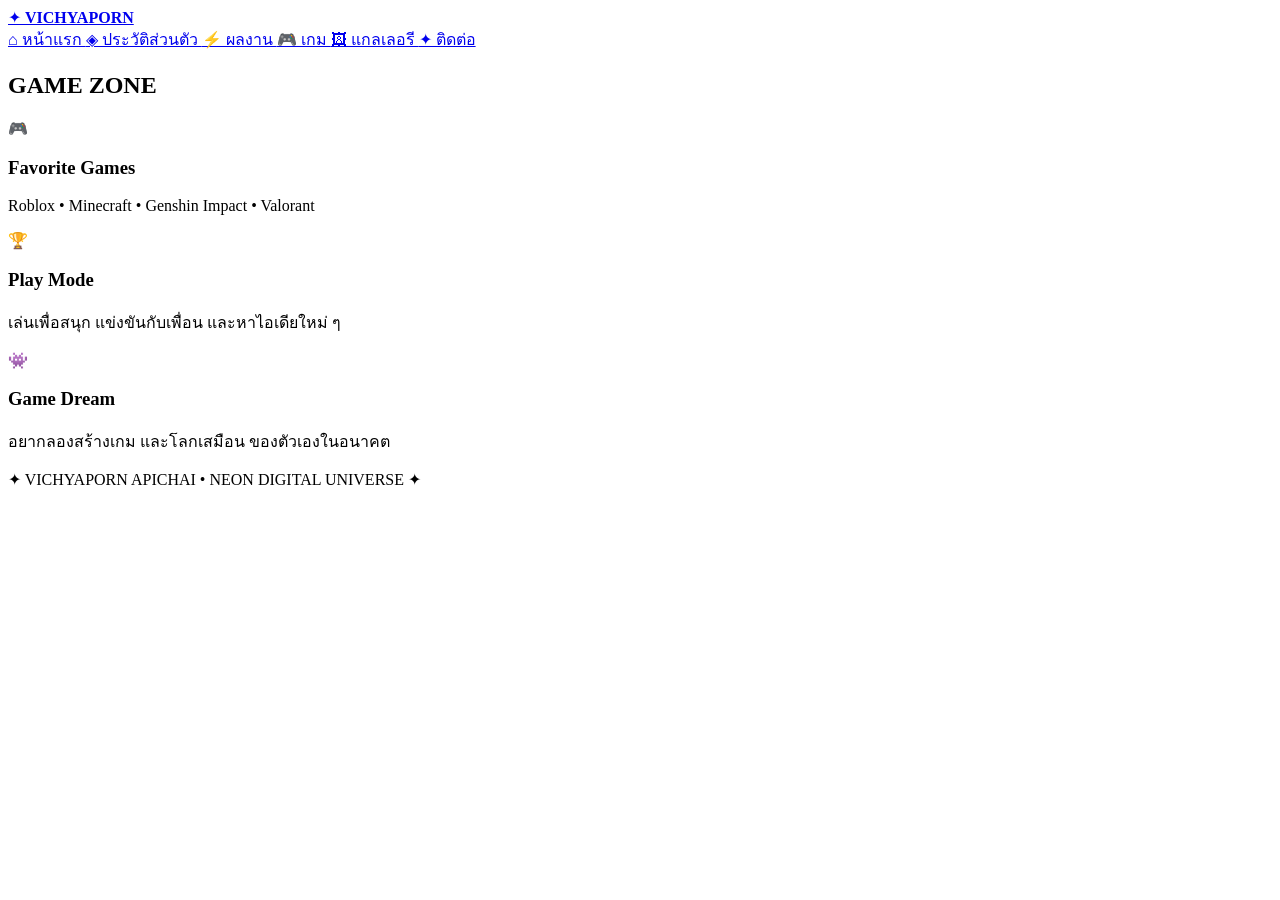
==== commit e0c652d1: "Update contact.html" ====
--- a/contact.html
+++ b/contact.html
@@ -1,252 +1,144 @@
-<!DOCTYPE html>
+<!doctype html>
 <html lang="th">
 
 <head>
 
     <meta charset="UTF-8">
 
-    <meta
-        name="viewport"
-        content="width=device-width, initial-scale=1.0">
+    <meta name="viewport"
+          content="width=device-width, initial-scale=1.0">
 
-    <title>ติดต่อ | วิชญาพร อภิชัย</title>
+    <title>VICHYAPORN — เกม</title>
 
-    <link rel="stylesheet" href="style.css">
+    <link rel="stylesheet" href="css/style.css">
 
 </head>
 
 
 <body>
 
-    <div class="space-bg"></div>
+    <div class="bg"></div>
+    <div class="stars"></div>
 
-    <div class="stars stars-1"></div>
-    <div class="stars stars-2"></div>
-    <div class="stars stars-3"></div>
+    <div id="fx"></div>
 
-    <div class="orb orb-1"></div>
-    <div class="orb orb-2"></div>
-
-    <div class="cyber-animal animal-dragon">
-        🐉
-    </div>
-
-    <div class="cyber-animal animal-cat">
-        🐈‍⬛
-    </div>
+    <div class="cursor"></div>
+    <div class="cursor-dot"></div>
 
 
-    <header class="navbar">
+    <nav>
 
-        <a href="index.html" class="logo">
-            <span class="logo-icon">✦</span>
-            VICHYAPORN
+        <a class="logo" href="index.html">
+            ✦ <b>VICHYAPORN</b>
         </a>
 
-        <nav class="nav-menu">
+
+        <div class="navlinks">
 
             <a href="index.html">
-                🏠 หน้าแรก
+                ⌂ หน้าแรก
             </a>
 
             <a href="profile.html">
-                👤 ประวัติส่วนตัว
+                ◈ ประวัติส่วนตัว
             </a>
 
-            <a href="education.html">
-                🎓 การศึกษา
+            <a href="works.html">
+                ⚡ ผลงาน
             </a>
 
-            <a href="hobby.html">
-                🎮 งานอดิเรก
+            <a href="games.html">
+                🎮 เกม
             </a>
 
-            <a href="contact.html" class="active">
-                📡 ติดต่อ
+            <a href="gallery.html">
+                🖼 แกลเลอรี
             </a>
 
-        </nav>
+            <a href="contact.html">
+                ✦ ติดต่อ
+            </a>
 
-    </header>
+        </div>
+
+    </nav>
 
 
     <main>
 
-        <section class="page-hero section reveal">
+        <section>
 
-            <div class="mini-badge">
-                📡 CONTACT TERMINAL
-            </div>
+            <div class="wrap">
 
-            <h1>
-                Contact
-                <span class="rainbow-text">
-                    Me
-                </span>
-            </h1>
+                <h1 class="title reveal">
 
-            <p>
-                หากต้องการพูดคุย สามารถติดต่อฉันได้
-            </p>
+                    GAME
 
-        </section>
+                    <span>
+                        ZONE
+                    </span>
+
+                </h1>
 
 
-        <section class="contact-section section">
-
-            <div class="contact-intro reveal">
-
-                <p class="eyebrow">
-                    LET'S CONNECT
-                </p>
-
-                <h2>
-                    สามารถติดต่อฉันได้ที่
-                </h2>
-
-                <p>
-                    ขอบคุณที่เข้ามาชม Portfolio
-                    ของฉัน หวังว่าเว็บไซต์นี้
-                    จะทำให้ทุกคนรู้จักฉันมากขึ้น ✨
-                </p>
-
-            </div>
+                <div class="grid3">
 
 
-            <div class="contact-grid">
+                    <article class="card reveal">
+
+                        <div class="icon">
+                            🎮
+                        </div>
+
+                        <h3>
+                            Favorite Games
+                        </h3>
+
+                        <p>
+                            Roblox • Minecraft •
+                            Genshin Impact • Valorant
+                        </p>
+
+                    </article>
 
 
-                <div class="contact-card reveal">
+                    <article class="card reveal">
 
-                    <div class="contact-icon">
-                        📧
-                    </div>
+                        <div class="icon">
+                            🏆
+                        </div>
 
-                    <span>
-                        EMAIL
-                    </span>
+                        <h3>
+                            Play Mode
+                        </h3>
 
-                    <h3>
-                        My Email
-                    </h3>
+                        <p>
+                            เล่นเพื่อสนุก
+                            แข่งขันกับเพื่อน
+                            และหาไอเดียใหม่ ๆ
+                        </p>
 
-                    <p>
-                        สามารถเพิ่มอีเมลของฉัน
-                        ได้ที่ส่วนนี้
-                    </p>
-
-                    <a href="mailto:example@email.com"
-                       class="contact-button">
-                        ✉ ส่งอีเมล
-                    </a>
-
-                </div>
+                    </article>
 
 
-                <div class="contact-card reveal">
+                    <article class="card reveal">
 
-                    <div class="contact-icon">
-                        🌐
-                    </div>
+                        <div class="icon">
+                            👾
+                        </div>
 
-                    <span>
-                        WEBSITE
-                    </span>
+                        <h3>
+                            Game Dream
+                        </h3>
 
-                    <h3>
-                        My Portfolio
-                    </h3>
+                        <p>
+                            อยากลองสร้างเกม
+                            และโลกเสมือน
+                            ของตัวเองในอนาคต
+                        </p>
 
-                    <p>
-                        เว็บไซต์ Portfolio
-                        สำหรับแนะนำตัวเอง
-                    </p>
+                    </article>
 
-                    <a href="index.html"
-                       class="contact-button">
-                        🚀 กลับหน้าแรก
-                    </a>
-
-                </div>
-
-
-                <div class="contact-card reveal">
-
-                    <div class="contact-icon">
-                        💬
-                    </div>
-
-                    <span>
-                        SOCIAL
-                    </span>
-
-                    <h3>
-                        Social Contact
-                    </h3>
-
-                    <p>
-                        สามารถเพิ่ม Social Media
-                        ที่ต้องการได้ในอนาคต
-                    </p>
-
-                    <a href="profile.html"
-                       class="contact-button">
-                        👤 ดูประวัติ
-                    </a>
-
-                </div>
-
-
-            </div>
-
-        </section>
-
-
-        <section class="section">
-
-            <div class="terminal-card reveal">
-
-                <div class="terminal-header">
-
-                    <span class="terminal-dot"></span>
-                    <span class="terminal-dot"></span>
-                    <span class="terminal-dot"></span>
-
-                    <span>
-                        contact.exe
-                    </span>
-
-                </div>
-
-                <div class="terminal-body">
-
-                    <p>
-                        <span class="terminal-green">
-                            visitor@portfolio
-                        </span>:~$
-                        hello
-                    </p>
-
-                    <p>
-                        > Welcome to Vichayaporn's
-                        digital world.
-                    </p>
-
-                    <p>
-                        > Student: วิชญาพร อภิชัย
-                    </p>
-
-                    <p>
-                        > Class: M.3/2
-                    </p>
-
-                    <p>
-                        > Location: Chiang Mai
-                    </p>
-
-                    <p class="terminal-pulse">
-                        > Connection established ✦
-                    </p>
 
                 </div>
 
@@ -257,109 +149,16 @@
     </main>
 
 
-    <footer class="footer">
+    <footer>
 
-        <div class="footer-logo">
-            ✦ VICHYAPORN
-        </div>
-
-        <p>
-            วิชญาพร อภิชัย • ม.3/2
-        </p>
-
-        <div class="footer-links">
-
-            <a href="index.html">หน้าแรก</a>
-            <a href="profile.html">ประวัติ</a>
-            <a href="education.html">การศึกษา</a>
-            <a href="hobby.html">งานอดิเรก</a>
-            <a href="contact.html">ติดต่อ</a>
-
-        </div>
-
-        <p class="copyright">
-            © 2026 Rainbow Cyber Student Portfolio
-        </p>
+        ✦ VICHYAPORN APICHAI
+        • NEON DIGITAL UNIVERSE ✦
 
     </footer>
 
 
-    <script>
-
-        let audioContext;
-
-        function playHoverSound() {
-
-            try {
-
-                audioContext =
-                    audioContext ||
-                    new (window.AudioContext ||
-                    window.webkitAudioContext)();
-
-                const oscillator =
-                    audioContext.createOscillator();
-
-                const gain =
-                    audioContext.createGain();
-
-                oscillator.frequency.value = 720;
-
-                gain.gain.value = 0.025;
-
-                oscillator.connect(gain);
-                gain.connect(audioContext.destination);
-
-                oscillator.start();
-
-                gain.gain.exponentialRampToValueAtTime(
-                    0.001,
-                    audioContext.currentTime + 0.08
-                );
-
-                oscillator.stop(
-                    audioContext.currentTime + 0.08
-                );
-
-            } catch (error) {}
-
-        }
-
-        document
-            .querySelectorAll("a, .contact-card")
-            .forEach(el =>
-                el.addEventListener(
-                    "mouseenter",
-                    playHoverSound
-                )
-            );
-
-
-        const observer =
-            new IntersectionObserver(
-                entries => {
-
-                    entries.forEach(entry => {
-
-                        if (entry.isIntersecting) {
-
-                            entry.target.classList.add("show");
-
-                        }
-
-                    });
-
-                },
-                {
-                    threshold: 0.1
-                }
-            );
-
-        document
-            .querySelectorAll(".reveal")
-            .forEach(el => observer.observe(el));
-
-    </script>
+    <script src="js/app.js"></script>
 
 </body>
+
 </html>
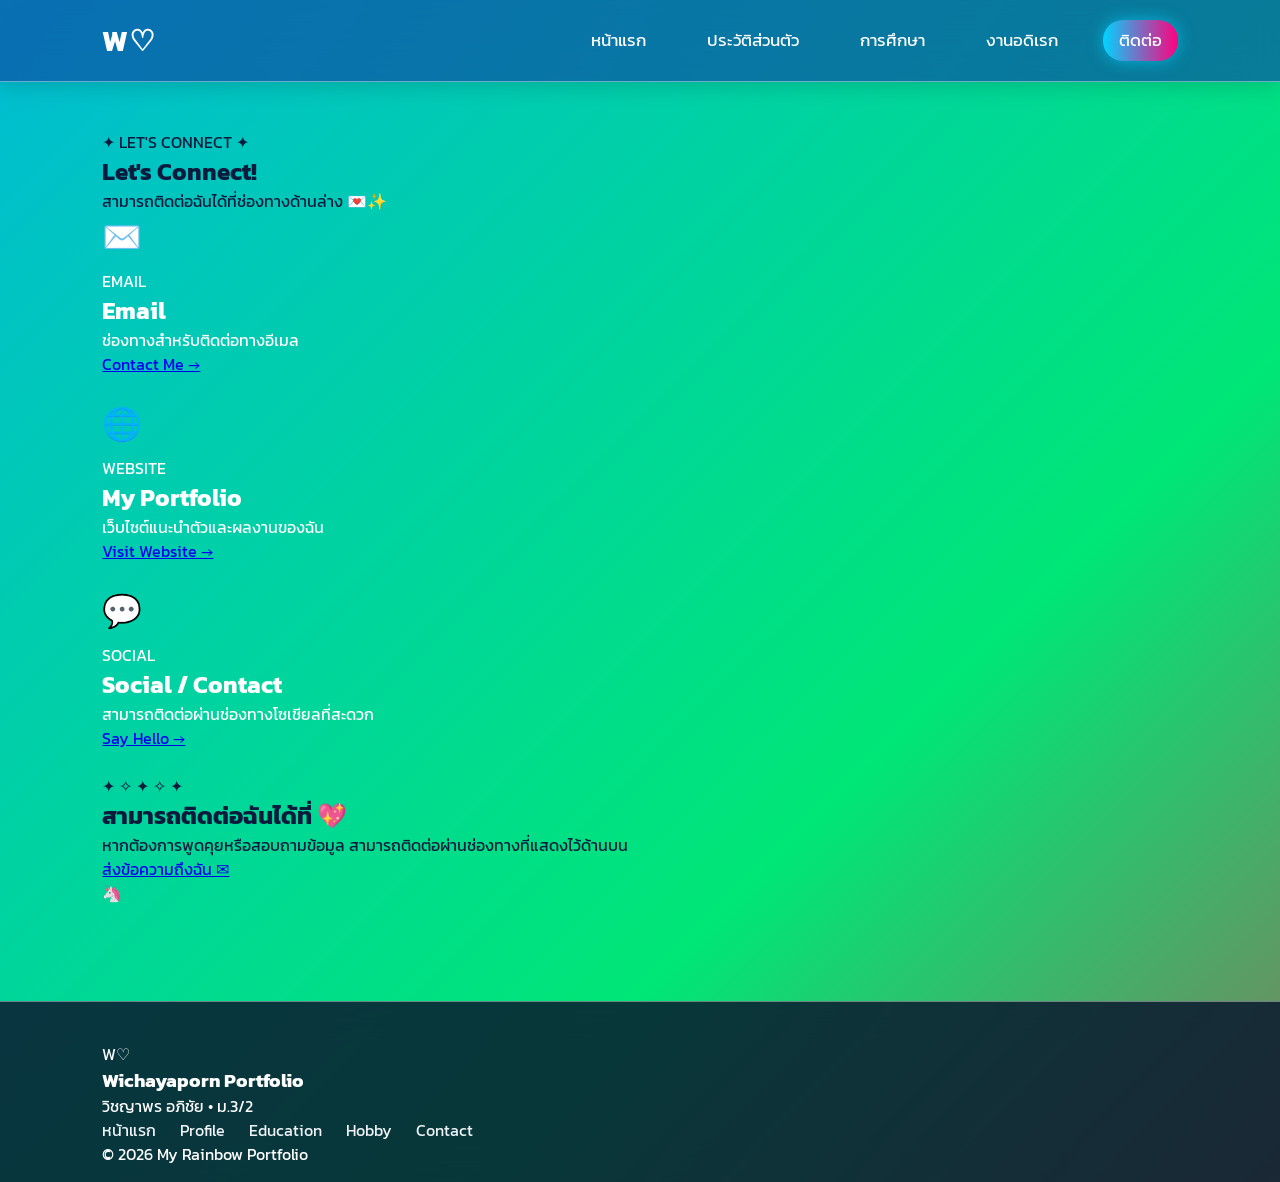
==== commit 9fa53f73: "Update contact.html" ====
--- a/contact.html
+++ b/contact.html
@@ -1,164 +1,112 @@
-<!doctype html>
+<!DOCTYPE html>
 <html lang="th">
-
 <head>
-
     <meta charset="UTF-8">
-
-    <meta name="viewport"
-          content="width=device-width, initial-scale=1.0">
-
-    <title>VICHYAPORN — เกม</title>
-
-    <link rel="stylesheet" href="css/style.css">
-
+    <meta name="viewport" content="width=device-width, initial-scale=1.0">
+    <title>Contact | Wichayaporn</title>
+    <link rel="stylesheet" href="style.css">
 </head>
-
 
 <body>
 
-    <div class="bg"></div>
-    <div class="stars"></div>
+<div class="stars"></div>
 
-    <div id="fx"></div>
+<nav class="navbar">
+    <div class="logo">W♡</div>
 
-    <div class="cursor"></div>
-    <div class="cursor-dot"></div>
+    <div class="nav-links">
+        <a href="index.html">หน้าแรก</a>
+        <a href="profile.html">ประวัติส่วนตัว</a>
+        <a href="education.html">การศึกษา</a>
+        <a href="hobby.html">งานอดิเรก</a>
+        <a class="active" href="contact.html">ติดต่อ</a>
+    </div>
+</nav>
 
+<main>
 
-    <nav>
+<section class="contact-hero">
 
-        <a class="logo" href="index.html">
-            ✦ <b>VICHYAPORN</b>
-        </a>
+    <div class="contact-orb"></div>
 
+    <p>✦ LET'S CONNECT ✦</p>
 
-        <div class="navlinks">
+    <h1>
+        Let's
+        <span>Connect!</span>
+    </h1>
 
-            <a href="index.html">
-                ⌂ หน้าแรก
-            </a>
+    <p>
+        สามารถติดต่อฉันได้ที่ช่องทางด้านล่าง
+        💌✨
+    </p>
 
-            <a href="profile.html">
-                ◈ ประวัติส่วนตัว
-            </a>
+</section>
 
-            <a href="works.html">
-                ⚡ ผลงาน
-            </a>
+<section class="contact-grid">
 
-            <a href="games.html">
-                🎮 เกม
-            </a>
+    <div class="contact-card email">
+        <div class="contact-icon">✉️</div>
+        <span>EMAIL</span>
+        <h2>Email</h2>
+        <p>ช่องทางสำหรับติดต่อทางอีเมล</p>
+        <a href="mailto:example@email.com">Contact Me →</a>
+    </div>
 
-            <a href="gallery.html">
-                🖼 แกลเลอรี
-            </a>
+    <div class="contact-card website">
+        <div class="contact-icon">🌐</div>
+        <span>WEBSITE</span>
+        <h2>My Portfolio</h2>
+        <p>เว็บไซต์แนะนำตัวและผลงานของฉัน</p>
+        <a href="index.html">Visit Website →</a>
+    </div>
 
-            <a href="contact.html">
-                ✦ ติดต่อ
-            </a>
+    <div class="contact-card social">
+        <div class="contact-icon">💬</div>
+        <span>SOCIAL</span>
+        <h2>Social / Contact</h2>
+        <p>สามารถติดต่อผ่านช่องทางโซเชียลที่สะดวก</p>
+        <a href="mailto:example@email.com">Say Hello →</a>
+    </div>
 
-        </div>
+</section>
 
-    </nav>
+<section class="contact-cta">
 
+    <div class="cta-stars">✦ ✧ ✦ ✧ ✦</div>
 
-    <main>
+    <h2>สามารถติดต่อฉันได้ที่ 💖</h2>
 
-        <section>
+    <p>
+        หากต้องการพูดคุยหรือสอบถามข้อมูล
+        สามารถติดต่อผ่านช่องทางที่แสดงไว้ด้านบน
+    </p>
 
-            <div class="wrap">
+    <a href="mailto:example@email.com" class="rainbow-btn">
+        ส่งข้อความถึงฉัน ✉
+    </a>
 
-                <h1 class="title reveal">
+    <div class="cta-animal">🦄</div>
 
-                    GAME
+</section>
 
-                    <span>
-                        ZONE
-                    </span>
+</main>
 
-                </h1>
+<footer>
+    <div class="footer-logo">W♡</div>
+    <h3>Wichayaporn Portfolio</h3>
+    <p>วิชญาพร อภิชัย • ม.3/2</p>
 
+    <div class="footer-links">
+        <a href="index.html">หน้าแรก</a>
+        <a href="profile.html">Profile</a>
+        <a href="education.html">Education</a>
+        <a href="hobby.html">Hobby</a>
+        <a href="contact.html">Contact</a>
+    </div>
 
-                <div class="grid3">
-
-
-                    <article class="card reveal">
-
-                        <div class="icon">
-                            🎮
-                        </div>
-
-                        <h3>
-                            Favorite Games
-                        </h3>
-
-                        <p>
-                            Roblox • Minecraft •
-                            Genshin Impact • Valorant
-                        </p>
-
-                    </article>
-
-
-                    <article class="card reveal">
-
-                        <div class="icon">
-                            🏆
-                        </div>
-
-                        <h3>
-                            Play Mode
-                        </h3>
-
-                        <p>
-                            เล่นเพื่อสนุก
-                            แข่งขันกับเพื่อน
-                            และหาไอเดียใหม่ ๆ
-                        </p>
-
-                    </article>
-
-
-                    <article class="card reveal">
-
-                        <div class="icon">
-                            👾
-                        </div>
-
-                        <h3>
-                            Game Dream
-                        </h3>
-
-                        <p>
-                            อยากลองสร้างเกม
-                            และโลกเสมือน
-                            ของตัวเองในอนาคต
-                        </p>
-
-                    </article>
-
-
-                </div>
-
-            </div>
-
-        </section>
-
-    </main>
-
-
-    <footer>
-
-        ✦ VICHYAPORN APICHAI
-        • NEON DIGITAL UNIVERSE ✦
-
-    </footer>
-
-
-    <script src="js/app.js"></script>
+    <p class="copyright">© 2026 My Rainbow Portfolio</p>
+</footer>
 
 </body>
-
 </html>
--- a/style.css
+++ b/style.css
@@ -0,0 +1,612 @@
+/* ===================================================
+   CYBER RAINBOW MODERN STUDENT PORTFOLIO STYLESHEET
+   =================================================== */
+
+@import url('https://fonts.googleapis.com/css2?family=Kanit:wght@300;400;600;700&display=swap');
+
+/* Color Variables */
+:root {
+    --primary-blue: #0D47A1;
+    --medium-blue: #1976D2;
+    --light-blue: #42A5F5;
+    --soft-blue: #90CAF9;
+    --bg-light: #E3F2FD;
+    --white: #FFFFFF;
+    --dark-text: #0b1b3d;
+    --glass-bg: rgba(255, 255, 255, 0.25);
+    --glass-border: rgba(255, 255, 255, 0.4);
+    --shadow-glow: 0 8px 32px 0 rgba(13, 71, 161, 0.25);
+}
+
+/* Global Reset & Base Styling */
+* {
+    margin: 0;
+    padding: 0;
+    box-sizing: border-box;
+    font-family: 'Kanit', sans-serif;
+}
+
+body {
+    position: relative;
+    min-height: 100vh;
+    color: var(--dark-text);
+    overflow-x: hidden;
+    /* Animated Dynamic Rainbow Background */
+    background: linear-gradient(-45deg, #0d47a1, #1976d2, #8e24aa, #e91e63, #ff1744, #00e676, #00bcd4);
+    background-size: 400% 400%;
+    animation: rainbowShift 12s ease infinite;
+}
+
+@keyframes rainbowShift {
+    0% { background-position: 0% 50%; }
+    50% { background-position: 100% 50%; }
+    100% { background-position: 0% 50%; }
+}
+
+/* Floating Cyber Animal Background Component */
+.floating-cyber-animal {
+    position: fixed;
+    top: 15%;
+    left: -10%;
+    width: 600px;
+    height: 600px;
+    z-index: -1;
+    pointer-events: none;
+    animation: floatAnimal 16s ease-in-out infinite alternate;
+    filter: blur(10px) drop-shadow(0 0 20px rgba(0,212,255,0.6));
+}
+
+@keyframes floatAnimal {
+    0% {
+        transform: translate(0, 0) rotate(0deg) scale(1);
+    }
+    50% {
+        transform: translate(60vw, 30vh) rotate(180deg) scale(1.3);
+    }
+    100% {
+        transform: translate(80vw, -10vh) rotate(360deg) scale(0.9);
+    }
+}
+
+/* Navigation Bar */
+header {
+    position: sticky;
+    top: 0;
+    z-index: 1000;
+}
+
+.navbar {
+    display: flex;
+    justify-content: space-between;
+    align-items: center;
+    padding: 1.2rem 8%;
+    background: rgba(13, 71, 161, 0.65);
+    backdrop-filter: blur(16px);
+    border-bottom: 1px solid var(--glass-border);
+    box-shadow: 0 4px 20px rgba(0, 0, 0, 0.15);
+}
+
+.logo {
+    font-size: 1.8rem;
+    font-weight: 700;
+    color: var(--white);
+    letter-spacing: 1px;
+}
+
+.logo span {
+    color: #00e676;
+}
+
+.nav-links {
+    display: flex;
+    list-style: none;
+    gap: 1.8rem;
+}
+
+.nav-links a {
+    text-decoration: none;
+    color: var(--white);
+    font-size: 1.05rem;
+    font-weight: 400;
+    padding: 0.5rem 1rem;
+    border-radius: 20px;
+    transition: all 0.3s ease;
+}
+
+.nav-links a:hover, .nav-links a.active {
+    background: linear-gradient(90deg, #00d4ff, #ff007f);
+    color: var(--white);
+    box-shadow: 0 0 15px rgba(0, 212, 255, 0.6);
+}
+
+/* Glassmorphism Cards */
+.glass-card {
+    background: var(--glass-bg);
+    backdrop-filter: blur(12px);
+    border: 1px solid var(--glass-border);
+    border-radius: 20px;
+    padding: 2rem;
+    box-shadow: var(--shadow-glow);
+    transition: transform 0.3s ease, box-shadow 0.3s ease;
+}
+
+.glass-card:hover {
+    transform: translateY(-8px);
+    box-shadow: 0 12px 35px rgba(255, 0, 127, 0.3);
+}
+
+/* Typography & Colors */
+.rainbow-text {
+    background: linear-gradient(90deg, #ff007f, #7f00ff, #00d4ff, #00ff87, #ffef00);
+    background-size: 200% auto;
+    -webkit-background-clip: text;
+    -webkit-text-fill-color: transparent;
+    animation: rainbowText 4s linear infinite;
+}
+
+@keyframes rainbowText {
+    to { background-position: 200% center; }
+}
+
+/* Layout Containers */
+main {
+    padding: 3rem 8%;
+    min-height: calc(100vh - 180px);
+}
+
+.page-container {
+    max-width: 1200px;
+    margin: 0 auto;
+}
+
+.page-header {
+    text-align: center;
+    margin-bottom: 3rem;
+    color: var(--white);
+}
+
+.page-header h1 {
+    font-size: 2.8rem;
+    margin-bottom: 0.5rem;
+}
+
+.page-header p {
+    font-size: 1.1rem;
+    opacity: 0.9;
+}
+
+/* Hero Section */
+.hero-container {
+    display: grid;
+    grid-template-columns: 1.2fr 0.8fr;
+    gap: 3rem;
+    align-items: center;
+    margin-bottom: 4rem;
+}
+
+.badge {
+    display: inline-block;
+    padding: 0.4rem 1.2rem;
+    background: rgba(255, 255, 255, 0.3);
+    border-radius: 30px;
+    color: var(--white);
+    font-size: 0.9rem;
+    margin-bottom: 1rem;
+}
+
+.hero-content h1 {
+    font-size: 3.2rem;
+    color: var(--white);
+    line-height: 1.2;
+    margin-bottom: 1rem;
+}
+
+.subtitle {
+    color: #f0f4f8;
+    font-size: 1.15rem;
+    margin-bottom: 2rem;
+    line-height: 1.6;
+}
+
+.cta-group {
+    display: flex;
+    gap: 1rem;
+}
+
+.btn {
+    display: inline-block;
+    padding: 0.8rem 1.8rem;
+    border-radius: 30px;
+    text-decoration: none;
+    font-weight: 600;
+    transition: all 0.3s ease;
+    border: none;
+    cursor: pointer;
+}
+
+.btn-primary {
+    background: linear-gradient(90deg, #00d4ff, #7f00ff);
+    color: var(--white);
+    box-shadow: 0 4px 15px rgba(0, 212, 255, 0.4);
+}
+
+.btn-primary:hover {
+    transform: scale(1.05);
+    box-shadow: 0 6px 20px rgba(255, 0, 127, 0.6);
+}
+
+.btn-secondary {
+    background: rgba(255, 255, 255, 0.2);
+    color: var(--white);
+    border: 1px solid var(--white);
+}
+
+.btn-secondary:hover {
+    background: var(--white);
+    color: var(--primary-blue);
+}
+
+.hero-image-wrapper {
+    position: relative;
+    display: flex;
+    justify-content: center;
+}
+
+.profile-img {
+    width: 320px;
+    height: 320px;
+    border-radius: 50%;
+    object-fit: cover;
+    border: 5px solid var(--white);
+    box-shadow: 0 10px 30px rgba(0, 0, 0, 0.3);
+    z-index: 2;
+}
+
+.glowing-ring {
+    position: absolute;
+    width: 340px;
+    height: 340px;
+    border-radius: 50%;
+    background: linear-gradient(45deg, #ff007f, #00d4ff, #00ff87);
+    animation: rotateGlow 6s linear infinite;
+    z-index: 1;
+    filter: blur(8px);
+}
+
+@keyframes rotateGlow {
+    100% { transform: rotate(360deg); }
+}
+
+/* Features Grid */
+.features-grid {
+    display: grid;
+    grid-template-columns: repeat(auto-fit, minmax(280px, 1fr));
+    gap: 2rem;
+}
+
+.card-icon {
+    font-size: 2.5rem;
+    margin-bottom: 1rem;
+}
+
+.features-grid h3 {
+    color: var(--white);
+    margin-bottom: 0.5rem;
+}
+
+.features-grid p {
+    color: #e2e8f0;
+}
+
+/* Profile Page */
+.profile-layout {
+    display: grid;
+    grid-template-columns: 320px 1fr;
+    gap: 2rem;
+    margin-bottom: 3rem;
+}
+
+.profile-card-main {
+    text-align: center;
+    color: var(--white);
+}
+
+.profile-avatar {
+    width: 180px;
+    height: 180px;
+    border-radius: 50%;
+    margin-bottom: 1rem;
+    border: 4px solid var(--white);
+}
+
+.nickname-tag {
+    display: inline-block;
+    margin: 0.5rem 0;
+    padding: 0.3rem 1rem;
+    background: rgba(255,255,255,0.3);
+    border-radius: 20px;
+    font-weight: 600;
+}
+
+.profile-details-grid {
+    display: grid;
+    grid-template-columns: repeat(2, 1fr);
+    gap: 1.5rem;
+}
+
+.info-box {
+    display: flex;
+    flex-direction: column;
+    color: var(--white);
+}
+
+.info-label {
+    font-size: 0.9rem;
+    opacity: 0.8;
+    margin-bottom: 0.3rem;
+}
+
+.info-value {
+    font-size: 1.2rem;
+    font-weight: 600;
+}
+
+.col-span-2 {
+    grid-column: span 2;
+}
+
+.about-me-section {
+    color: var(--white);
+    line-height: 1.8;
+}
+
+.about-me-section h2 {
+    margin-bottom: 1rem;
+}
+
+/* Education Page (Timeline & Table) */
+.timeline-container {
+    position: relative;
+    max-width: 800px;
+    margin: 0 auto 4rem auto;
+}
+
+.timeline-container::after {
+    content: '';
+    position: absolute;
+    width: 4px;
+    background: var(--white);
+    top: 0;
+    bottom: 0;
+    left: 50%;
+    margin-left: -2px;
+}
+
+.timeline-item {
+    padding: 10px 40px;
+    position: relative;
+    width: 50%;
+}
+
+.timeline-item.left { left: 0; }
+.timeline-item.right { left: 50%; }
+
+.timeline-content {
+    color: var(--white);
+}
+
+.timeline-date {
+    display: inline-block;
+    padding: 0.2rem 0.8rem;
+    background: #00d4ff;
+    color: var(--dark-text);
+    border-radius: 12px;
+    font-size: 0.85rem;
+    font-weight: 700;
+    margin-bottom: 0.5rem;
+}
+
+.edu-highlights {
+    display: grid;
+    grid-template-columns: repeat(3, 1fr);
+    gap: 1.5rem;
+    margin-bottom: 3rem;
+    color: var(--white);
+    text-align: center;
+}
+
+.table-section {
+    color: var(--white);
+}
+
+.table-wrapper {
+    overflow-x: auto;
+    margin-top: 1rem;
+}
+
+.custom-table {
+    width: 100%;
+    border-collapse: collapse;
+    text-align: left;
+}
+
+.custom-table th, .custom-table td {
+    padding: 1rem;
+    border-bottom: 1px solid rgba(255, 255, 255, 0.2);
+}
+
+.custom-table th {
+    background: rgba(13, 71, 161, 0.5);
+}
+
+.status-badge {
+    padding: 0.3rem 0.8rem;
+    border-radius: 12px;
+    font-size: 0.85rem;
+}
+
+.status-badge.completed { background: #00e676; color: #000; }
+.status-badge.current { background: #ffef00; color: #000; }
+
+/* Hobby Page Grid */
+.hobbies-grid {
+    display: grid;
+    grid-template-columns: repeat(auto-fit, minmax(250px, 1fr));
+    gap: 2rem;
+}
+
+.hobby-card {
+    text-align: center;
+    color: var(--white);
+}
+
+.hobby-icon {
+    font-size: 3.5rem;
+    margin-bottom: 0.8rem;
+}
+
+.hobby-cat {
+    color: #00d4ff;
+    font-size: 0.9rem;
+    margin-bottom: 0.8rem;
+    font-weight: 600;
+}
+
+/* Contact Page */
+.contact-layout {
+    display: grid;
+    grid-template-columns: 1fr 1.5fr;
+    gap: 2.5rem;
+}
+
+.contact-card {
+    margin-bottom: 1.5rem;
+    color: var(--white);
+}
+
+.contact-icon {
+    font-size: 2rem;
+    margin-bottom: 0.5rem;
+}
+
+.contact-form-container {
+    color: var(--white);
+}
+
+.contact-form {
+    display: flex;
+    flex-direction: column;
+    gap: 1.2rem;
+    margin-top: 1rem;
+}
+
+.form-group {
+    display: flex;
+    flex-direction: column;
+    gap: 0.5rem;
+}
+
+.form-group input, .form-group textarea {
+    padding: 0.8rem;
+    border-radius: 10px;
+    border: 1px solid var(--glass-border);
+    background: rgba(255, 255, 255, 0.2);
+    color: var(--white);
+    outline: none;
+}
+
+.form-group input::placeholder, .form-group textarea::placeholder {
+    color: #e2e8f0;
+}
+
+.btn-block {
+    width: 100%;
+}
+
+/* Footer Section */
+footer {
+    background: rgba(10, 25, 47, 0.85);
+    backdrop-filter: blur(16px);
+    color: var(--white);
+    padding: 2.5rem 8% 1rem 8%;
+    border-top: 1px solid var(--glass-border);
+    margin-top: 3rem;
+}
+
+.footer-container {
+    display: flex;
+    justify-content: space-between;
+    align-items: center;
+    flex-wrap: wrap;
+    gap: 1.5rem;
+    margin-bottom: 1.5rem;
+}
+
+.footer-links {
+    display: flex;
+    gap: 1.5rem;
+}
+
+.footer-links a {
+    color: #f0f4f8;
+    text-decoration: none;
+    transition: color 0.3s ease;
+}
+
+.footer-links a:hover {
+    color: #00d4ff;
+}
+
+.footer-bottom {
+    text-align: center;
+    padding-top: 1.5rem;
+    border-top: 1px solid rgba(255, 255, 255, 0.1);
+    font-size: 0.85rem;
+    opacity: 0.7;
+}
+
+/* Responsive Design (Mobile & Tablet) */
+@media (max-width: 900px) {
+    .hero-container {
+        grid-template-columns: 1fr;
+        text-align: center;
+    }
+    .cta-group {
+        justify-content: center;
+    }
+    .profile-layout {
+        grid-template-columns: 1fr;
+    }
+    .col-span-2 {
+        grid-column: span 1;
+    }
+    .contact-layout {
+        grid-template-columns: 1fr;
+    }
+    .edu-highlights {
+        grid-template-columns: 1fr;
+    }
+}
+
+@media (max-width: 768px) {
+    .navbar {
+        flex-direction: column;
+        gap: 1rem;
+    }
+    .nav-links {
+        flex-wrap: wrap;
+        justify-content: center;
+        gap: 0.8rem;
+    }
+    .timeline-container::after {
+        left: 31px;
+    }
+    .timeline-item {
+        width: 100%;
+        padding-left: 70px;
+        padding-right: 25px;
+    }
+    .timeline-item.right {
+        left: 0%;
+    }
+}
